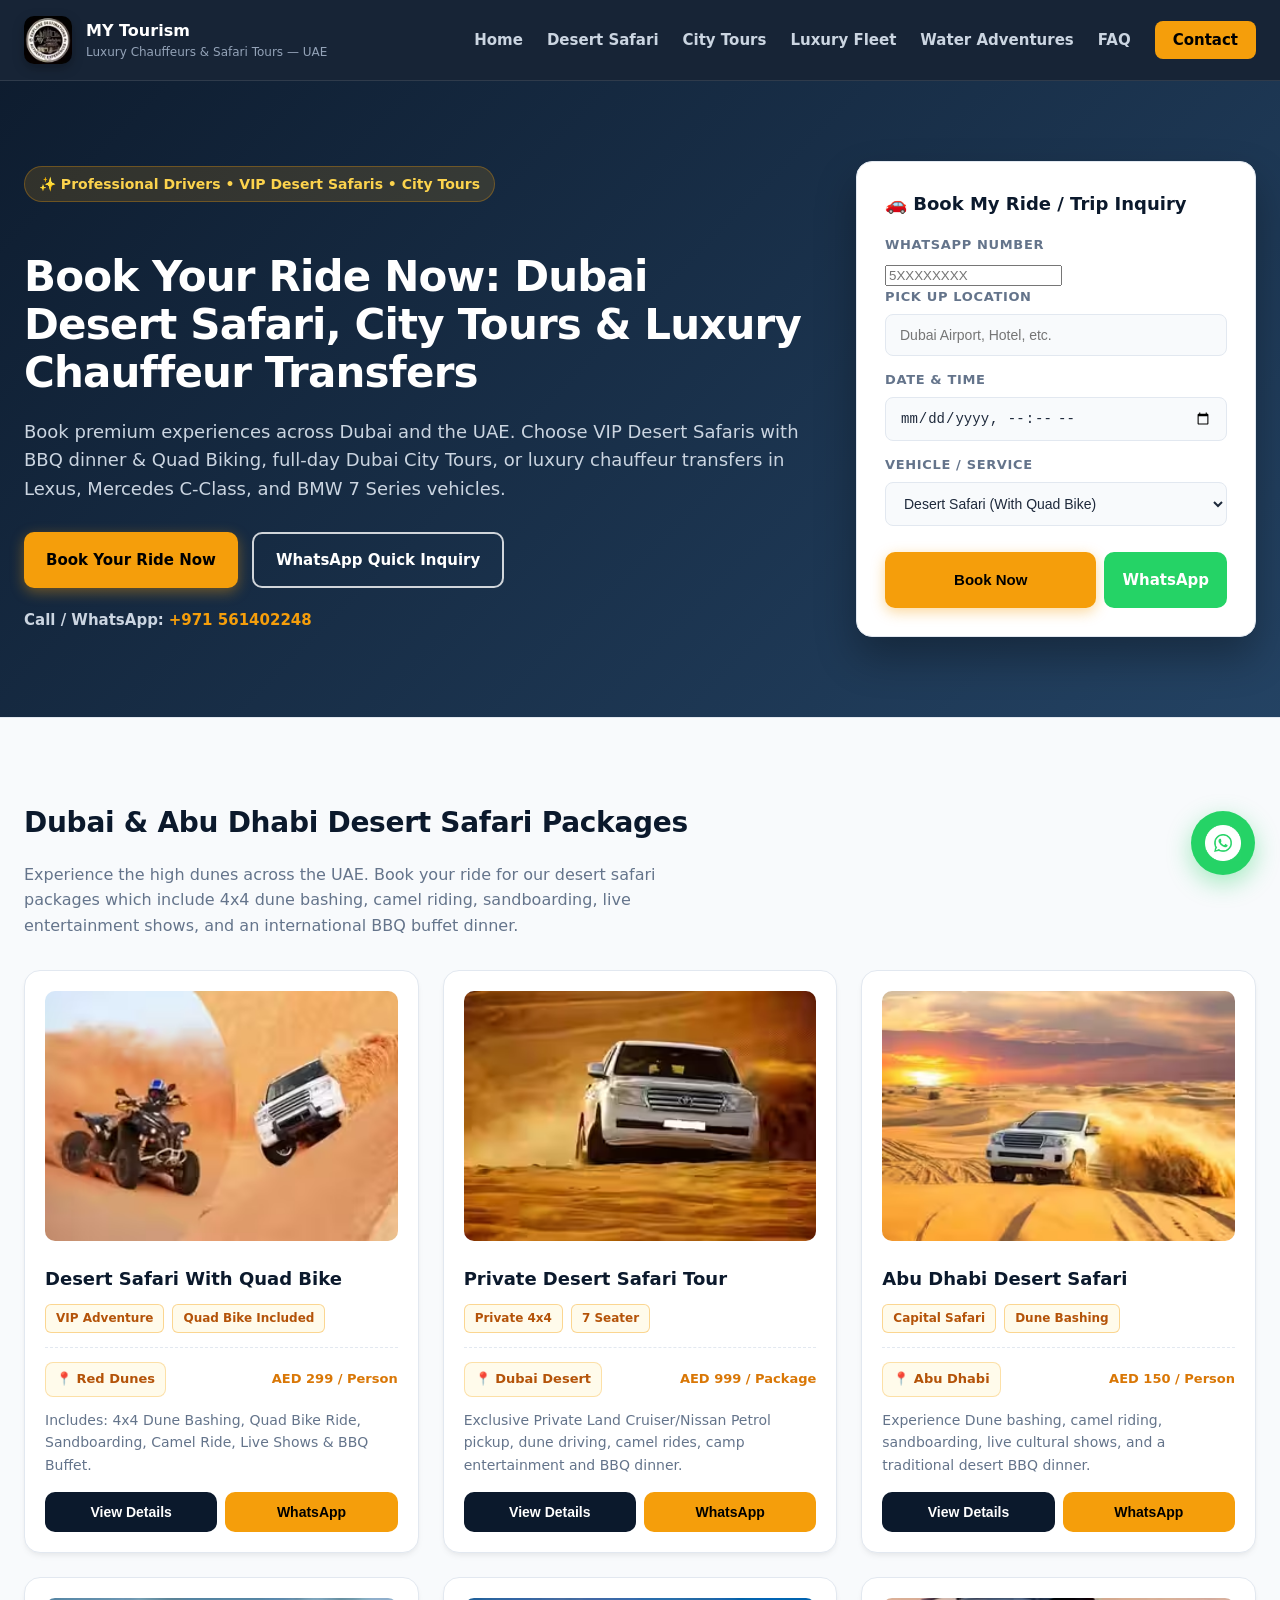
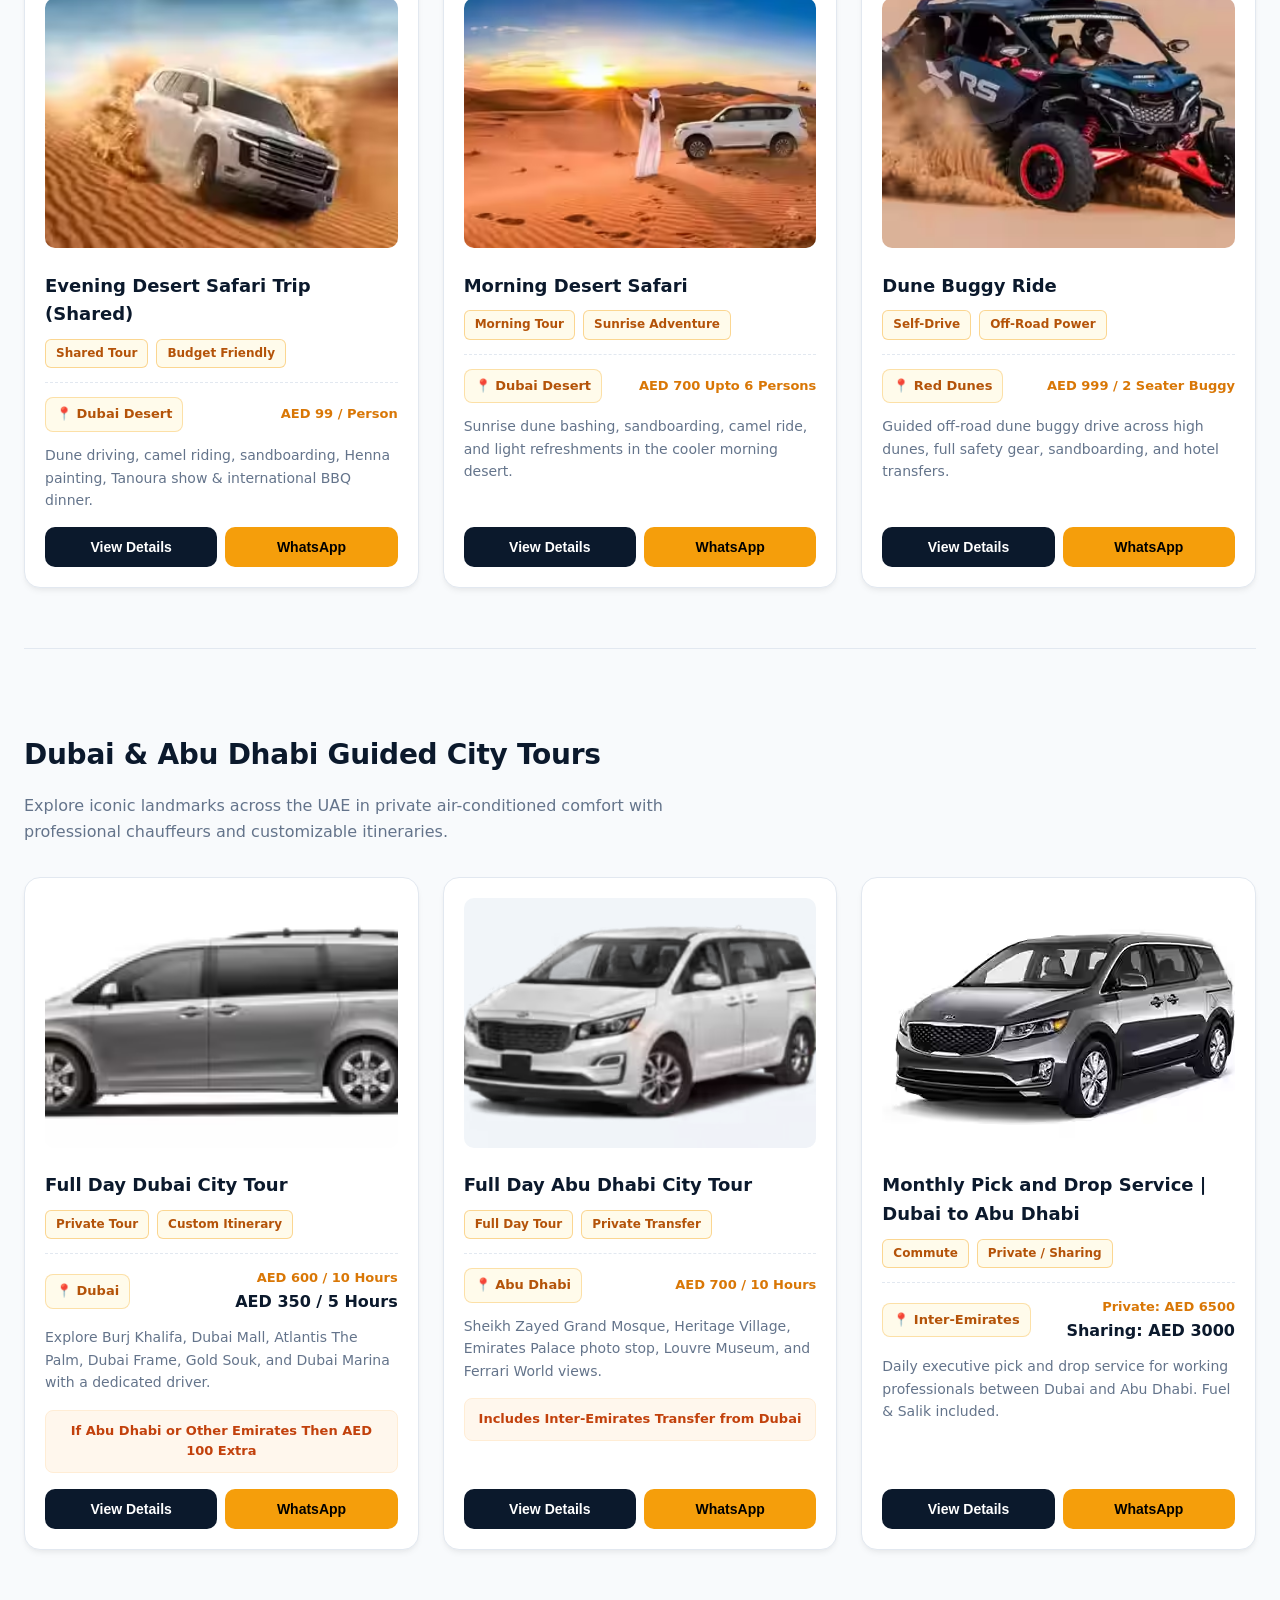
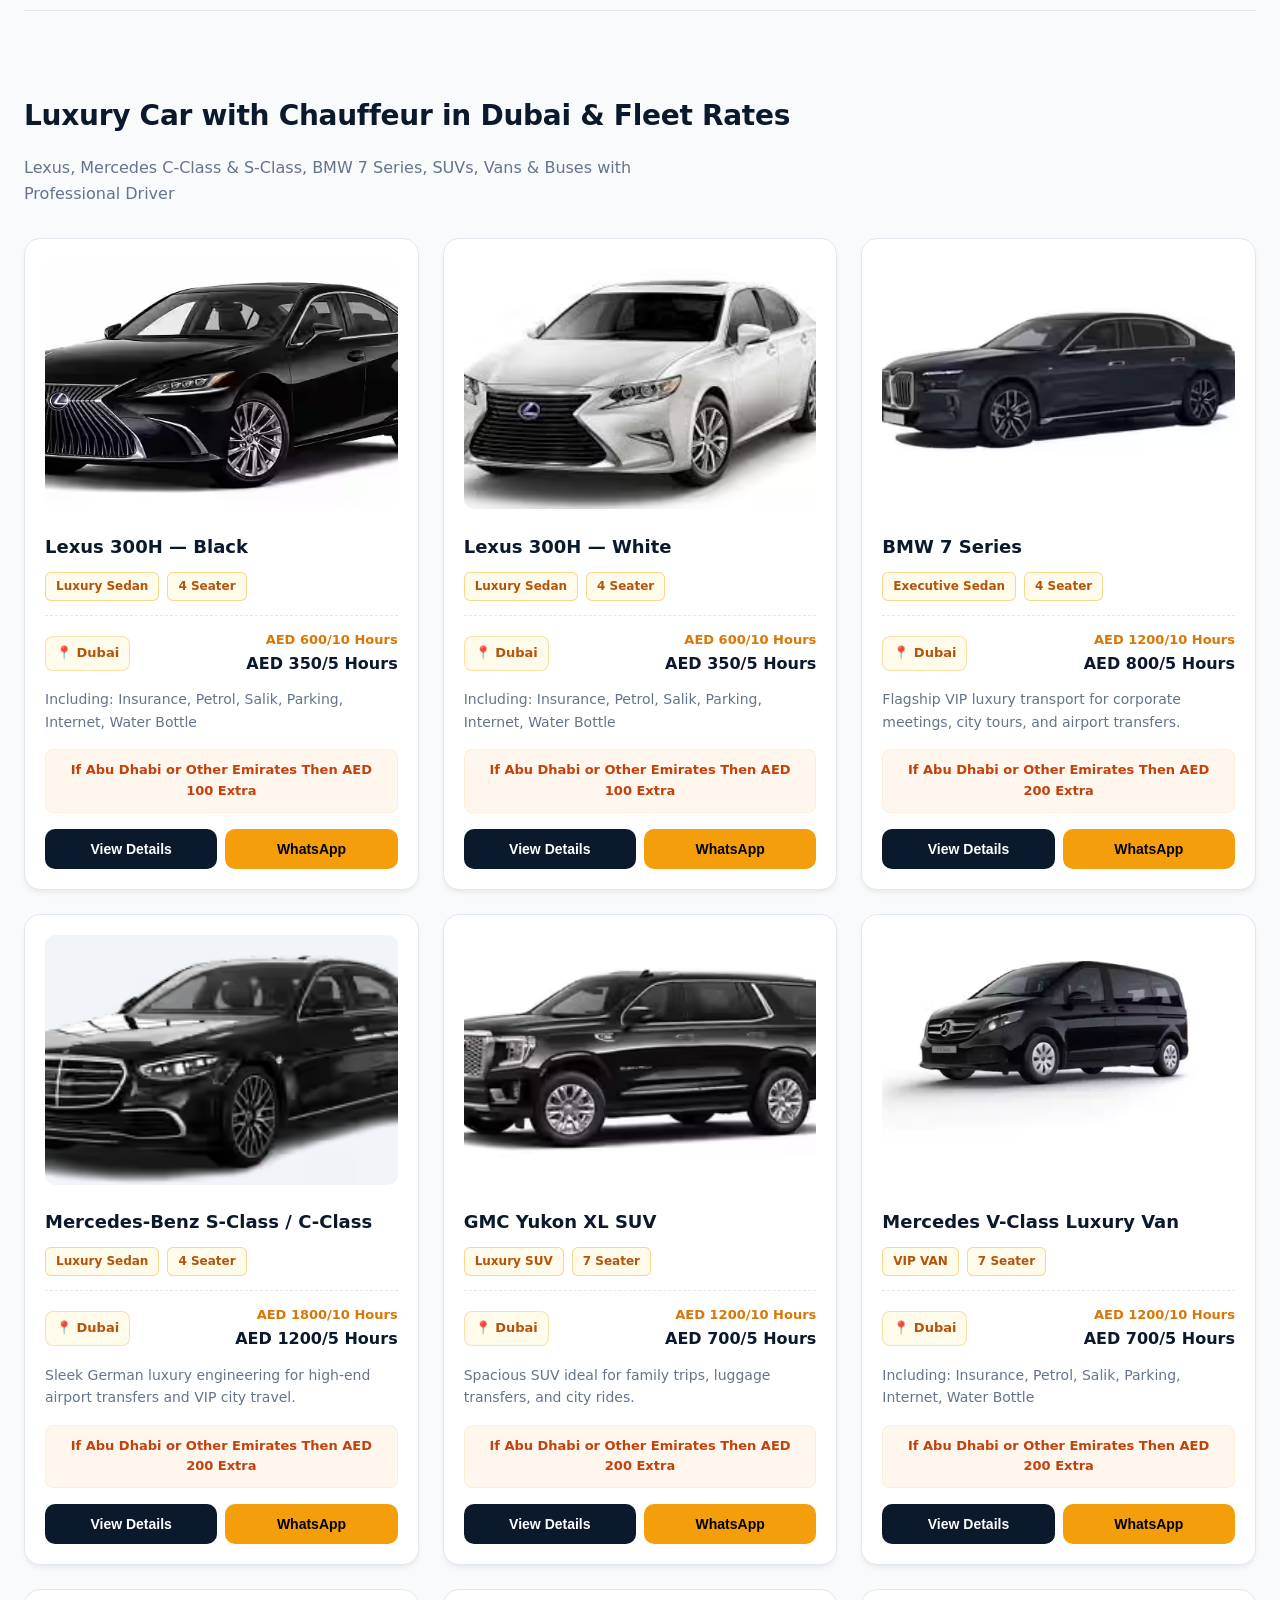
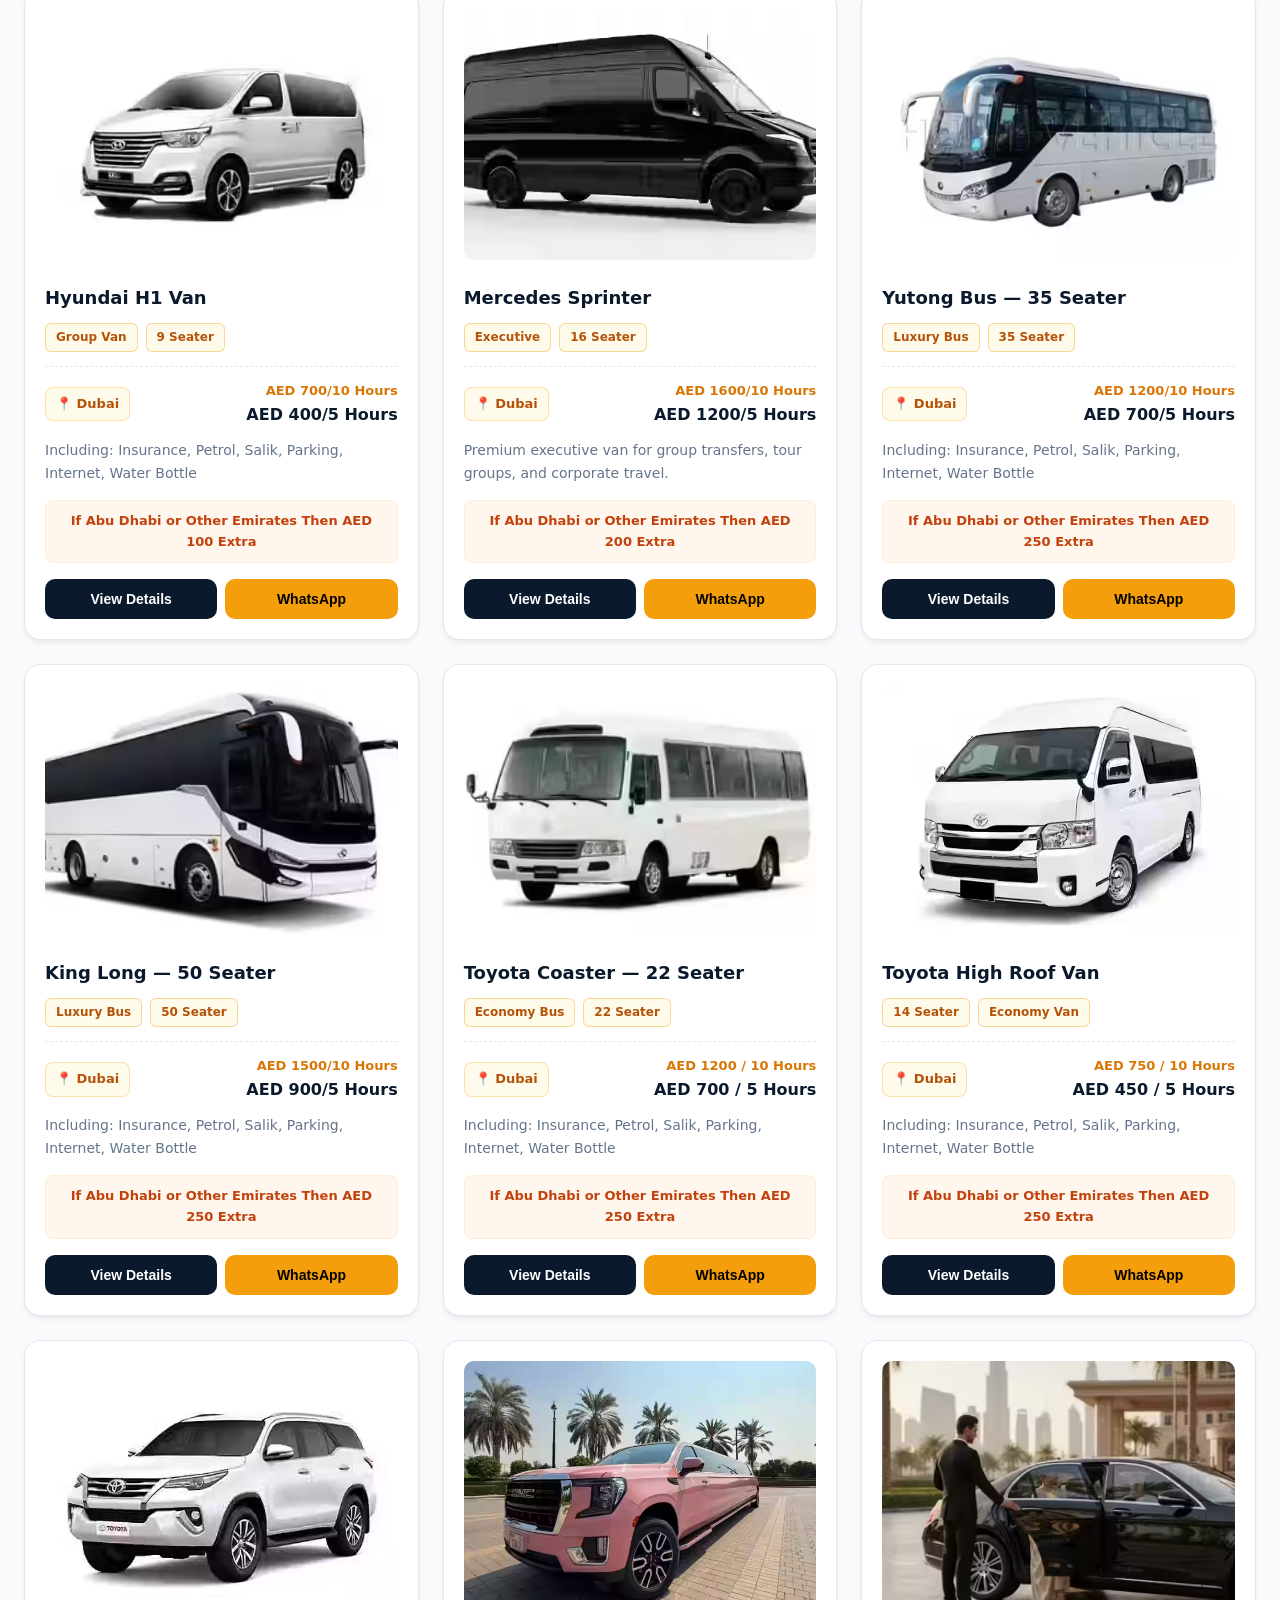
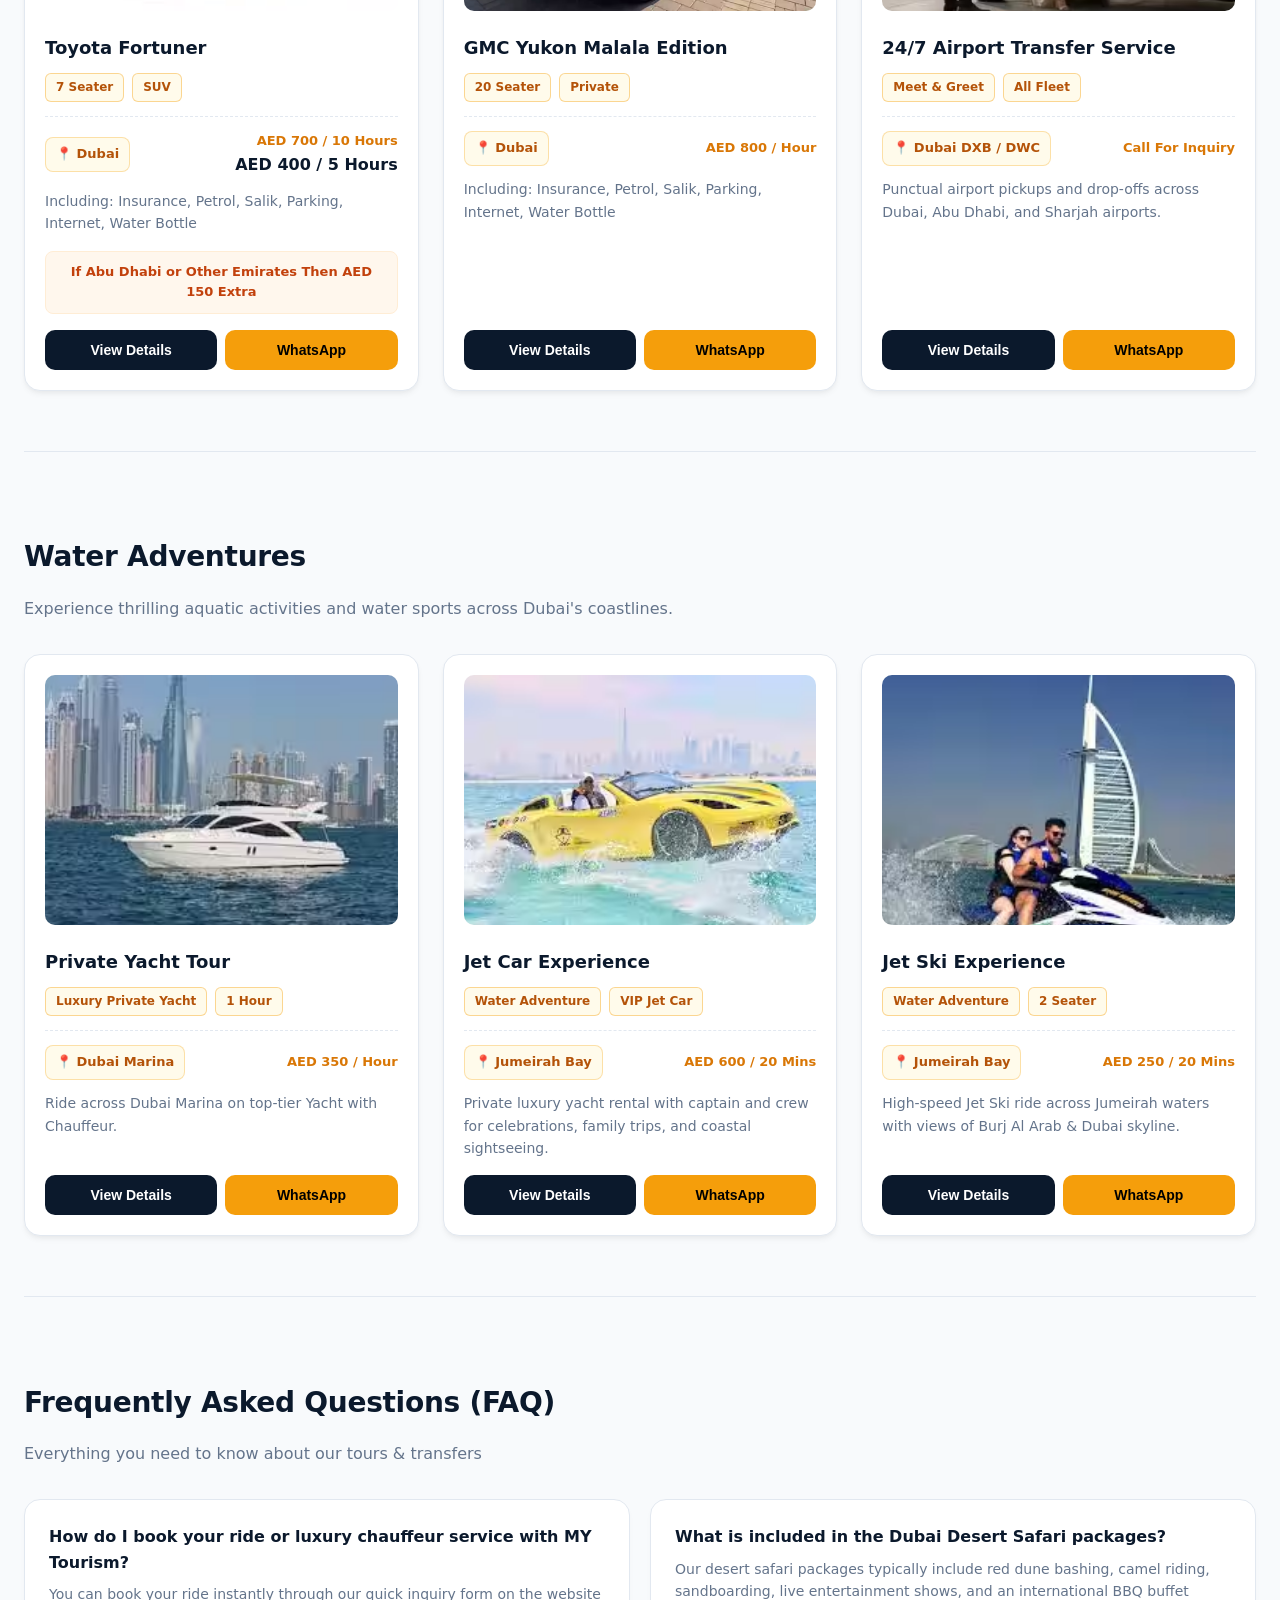
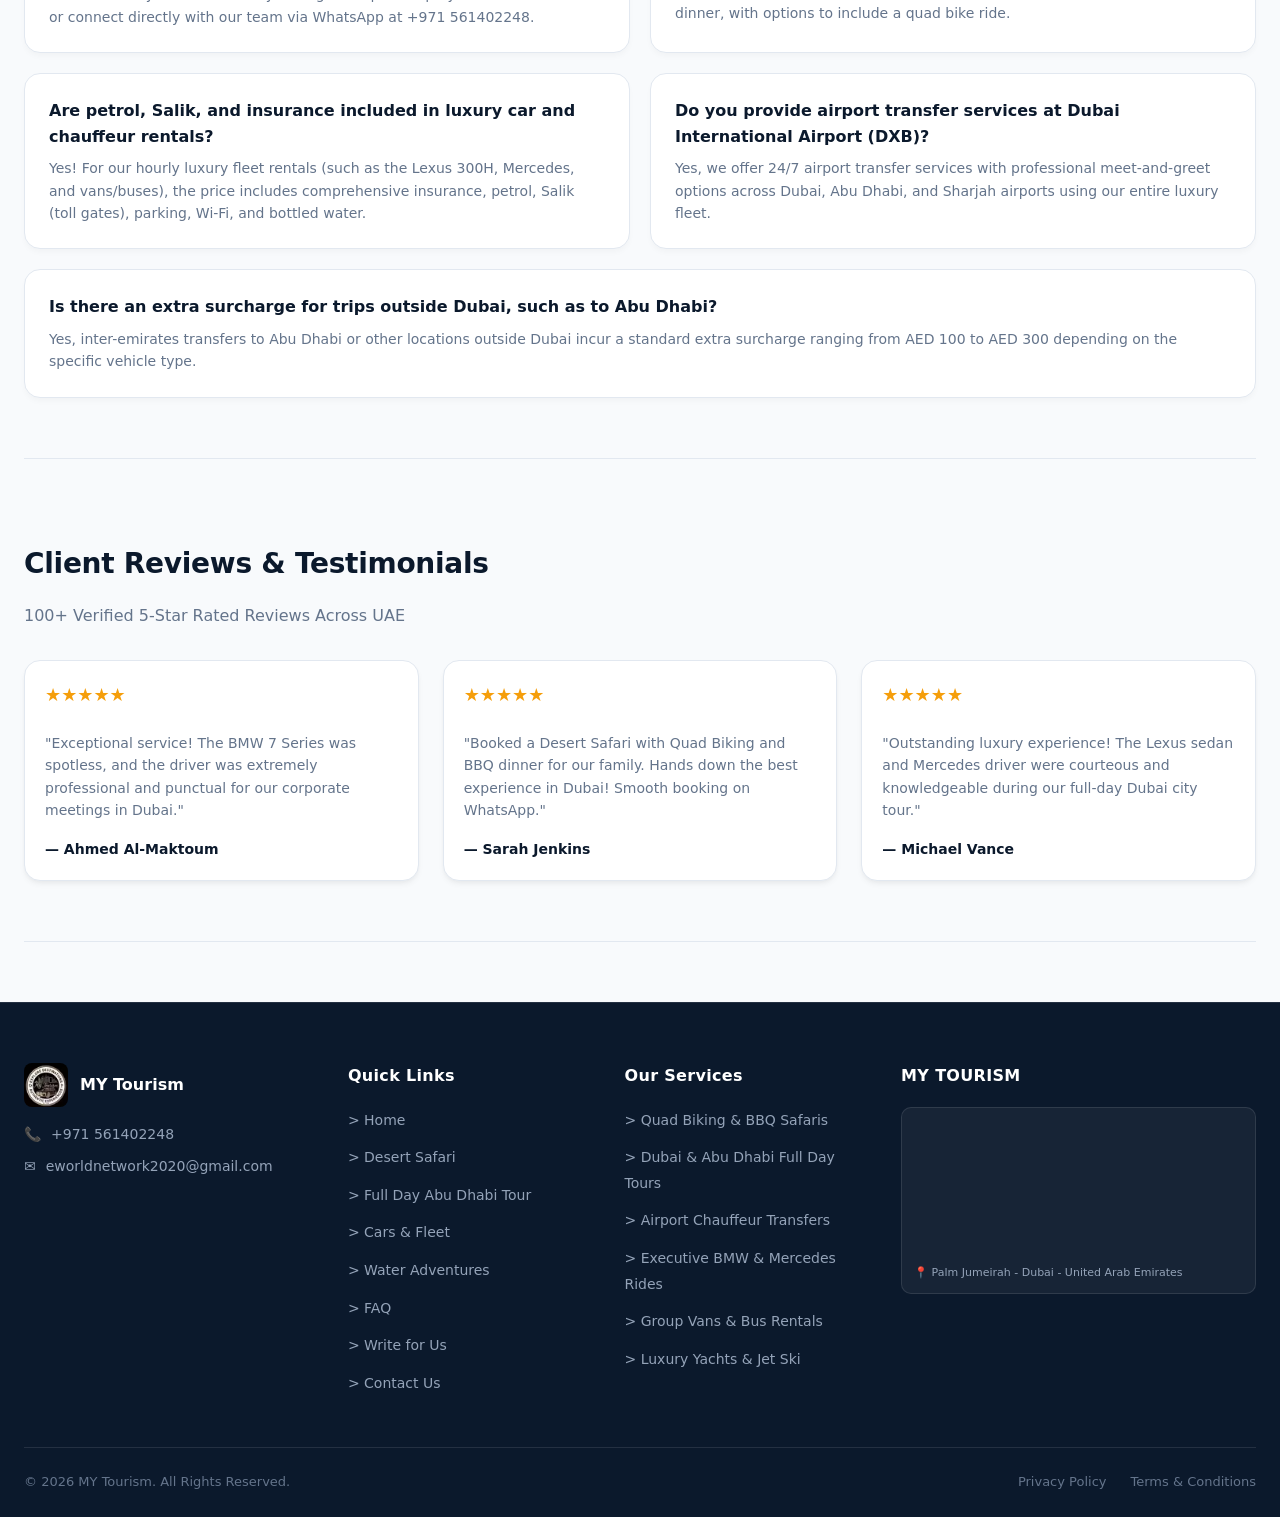
==== index.html @ 9b9aa60c "Add files via upload" ====
<!doctype html>
<html lang="en-AE">
<head>
<!-- Google tag (gtag.js) -->
<script async src="https://www.googletagmanager.com/gtag/js?id=AW-18383366037"></script>
<script>
  window.dataLayer = window.dataLayer || [];
  function gtag(){dataLayer.push(arguments);}
  gtag('js', new Date());

  gtag('config', 'AW-18383366037');
</script>

<!-- Event snippet for WhatsApp Click conversion page -->
<script>
function gtag_report_conversion(url) {
  var callback = function () {
    if (typeof(url) != 'undefined') {
      window.open(url, '_blank');
    }
  };
  gtag('event', 'conversion', {
      'send_to': 'AW-18383366037/icNMCKvWvpgdEJXP771E',
      'value': 1.0,
      'currency': 'AED',
      'event_callback': callback
  });
  return false;
}
</script>

<meta charset="utf-8" />
<meta name="viewport" content="width=device-width,initial-scale=1" />
<title>Dubai Desert Safari & Monthly Car Lift | MY Tourism</title>
<meta name="description" content="Book VIP Dubai Desert Safari, city tours, monthly car lift, and luxury chauffeur transfers between Dubai and Abu Dhabi with MY Tourism."[cite: 1] />
<meta name="keywords" content="book your ride, book chauffeur in dubai, luxury car with chauffeur in dubai, full day abu dhabi tour, Dubai Desert Safari, Dubai City Tour, Monthly Car Lift Dubai to Abu Dhabi, Luxury Chauffeur Dubai, book my ride app, book your ride now"[cite: 1] />
<meta name="robots" content="index, follow, max-image-preview:large"[cite: 1] />
<link rel="canonical" href="https://mytourism.ae/"[cite: 1] />

<!-- Meta Pixel Code -->
<script>
!function(f,b,e,v,n,t,s)
{if(f.fbq)return;n=f.fbq=function(){n.callMethod?
n.callMethod.apply(n,arguments):n.queue.push(arguments)};
if(!f._fbq)f._fbq=n;n.push=n;n.loaded=!0;n.version='2.0';
n.queue=[];t=b.createElement(e);t.async=!0;
t.src=v;s=b.getElementsByTagName(e)[0];
s.parentNode.insertBefore(t,s)}(window, document,'script',
'https://connect.facebook.net/en_US/fbevents.js');
fbq('init', '1452708760024322');
fbq('track', 'PageView');
</script>
<noscript><img height="1" width="1" style="display:none"
src="https://www.facebook.com/tr?id=1452708760024322&ev=PageView&noscript=1"
/></noscript>
<!-- End Meta Pixel Code -->

<!-- Browser Cache-Control Meta Tags for GitHub Pages -->
<meta http-equiv="Cache-Control" content="no-cache, no-store, must-revalidate"[cite: 1]>
<meta http-equiv="Pragma" content="no-cache"[cite: 1]>
<meta http-equiv="Expires" content="0"[cite: 1]>

<!-- Preload LCP Hero Image with Cache Buster -->
<link rel="preload" href="images/hero.avif?v=20260817" as="image" type="image/avif" fetchpriority="high"[cite: 1]>

<!-- Preconnect to CDN to eliminate network latency -->
<link rel="preconnect" href="https://cdnjs.cloudflare.com" crossorigin[cite: 1] />
<link rel="dns-prefetch" href="https://cdnjs.cloudflare.com"[cite: 1] />

<!-- Favicon, Apple Touch Icon & PWA Web Manifest with Cache Buster -->
<link rel="icon" type="image/avif" href="images/logo.avif?v=20260817"[cite: 1] />
<link rel="apple-touch-icon" href="images/logo.avif?v=20260817"[cite: 1] />
<link rel="manifest" href="/site.webmanifest"[cite: 1] />

<!-- Open Graph / Social Sharing Meta Tags -->
<meta property="og:title" content="Dubai Desert Safari & Monthly Car Lift | MY Tourism"[cite: 1] />
<meta property="og:description" content="Book Desert Safaris, City Tours, and Luxury Transfers between Dubai, Abu Dhabi, and Sharjah via WhatsApp."[cite: 1] />
<meta property="og:type" content="website"[cite: 1] />
<meta property="og:url" content="https://mytourism.ae/"[cite: 1] />
<meta property="og:image" content="https://mytourism.ae/images/lexus-300-black.avif"[cite: 1] />

<!-- Twitter Card Meta Tags -->
<meta name="twitter:card" content="summary_large_image"[cite: 1] />
<meta name="twitter:title" content="Dubai Desert Safari & Monthly Car Lift | MY Tourism"[cite: 1] />
<meta name="twitter:description" content="Desert Safaris, City Tours, and Luxury Vehicle Fleet in Dubai, UAE. WhatsApp +971 561402248."[cite: 1] />
<meta name="twitter:image" content="https://mytourism.ae/images/lexus-300-black.avif"[cite: 1] />

<!-- Non-blocking International Telephone Input CSS Loader -->
<link rel="preload" href="https://cdnjs.cloudflare.com/ajax/libs/intl-tel-input/17.0.19/css/intlTelInput.css" as="style" onload="this.onload=null;this.rel='stylesheet'"[cite: 1] />
<noscript><link rel="stylesheet" href="https://cdnjs.cloudflare.com/ajax/libs/intl-tel-input/17.0.19/css/intlTelInput.css" /></noscript>

<!-- Deferred International Telephone Input JS -->
<script src="https://cdnjs.cloudflare.com/ajax/libs/intl-tel-input/17.0.19/js/intlTelInput.min.js" defer[cite: 1]></script>
<script src="https://cdnjs.cloudflare.com/ajax/libs/intl-tel-input/17.0.19/js/utils.js" defer[cite: 1]></script>

<!-- Consolidated Structured Data (Schema.org) -->
<script type="application/ld+json">
[
  {
    "@context": "https://schema.org",
    "@type": "TravelAgency",
    "@id": "https://mytourism.ae/#organization",
    "name": "MY Tourism",
    "image": "https://mytourism.ae/images/lexus-300-black.avif",
    "url": "https://mytourism.ae",
    "telephone": "+971561402248",
    "email": "eworldnetwork2020@gmail.com",
    "priceRange": "$$$",
    "address": {
      "@type": "PostalAddress",
      "streetAddress": "Palm Jumeirah",
      "addressLocality": "Palm Jumeirah, Dubai",
      "addressRegion": "Dubai",
      "addressCountry": "AE"
    },
    "geo": {
      "@type": "GeoCoordinates",
      "latitude": 25.1124,
      "longitude": 55.1328
    },
    "openingHoursSpecification": {
      "@type": "OpeningHoursSpecification",
      "dayOfWeek": [
        "Monday", "Tuesday", "Wednesday", "Thursday", "Friday", "Saturday", "Sunday"
      ],
      "opens": "00:00",
      "closes": "23:59"
    },
    "aggregateRating": {
      "@type": "AggregateRating",
      "ratingValue": "5.0",
      "reviewCount": "100"
    },
    "review": [
      {
        "@type": "Review",
        "author": { "@type": "Person", "name": "Ahmed Al-Maktoum" },
        "reviewRating": { "@type": "Rating", "ratingValue": "5" },
        "reviewBody": "Exceptional service! The BMW 7 Series was spotless, and the driver was extremely professional and punctual for our corporate meetings in Dubai."
      },
      {
        "@type": "Review",
        "author": { "@type": "Person", "name": "Sarah Jenkins" },
        "reviewRating": { "@type": "Rating", "ratingValue": "5" },
        "reviewBody": "Booked a Desert Safari with Quad Biking and BBQ dinner for our family. Hands down the best experience in Dubai! Smooth booking on WhatsApp."
      },
      {
        "@type": "Review",
        "author": { "@type": "Person", "name": "Michael Vance" },
        "reviewRating": { "@type": "Rating", "ratingValue": "5" },
        "reviewBody": "Outstanding luxury experience! The Lexus sedan and Mercedes driver were courteous and knowledgeable during our full-day Dubai city tour."
      }
    ],
    "hasOfferCatalog": {
      "@type": "OfferCatalog",
      "name": "Dubai Tourism & Chauffeur Services",
      "itemListElement": [
        {
          "@type": "Offer",
          "itemOffered": {
            "@type": "Service",
            "name": "Desert Safari With Quad Bike",
            "description": "Red dune bashing, quad bike ride, sandboarding, camel ride, live shows & BBQ buffet dinner."
          },
          "price": "299",
          "priceCurrency": "AED"
        },
        {
          "@type": "Offer",
          "itemOffered": {
            "@type": "Service",
            "name": "Private VIP Desert Safari",
            "description": "Exclusive Private Land Cruiser/Nissan Petrol pickup, dune driving, camel rides, camp entertainment and BBQ dinner."
          },
          "price": "999",
          "priceCurrency": "AED"
        },
        {
          "@type": "Offer",
          "itemOffered": {
            "@type": "Service",
            "name": "Abu Dhabi Desert Safari",
            "description": "Dune bashing, camel riding, sandboarding, Arabic camp entertainment & live BBQ dinner."
          },
          "price": "150",
          "priceCurrency": "AED"
        },
        {
          "@type": "Offer",
          "itemOffered": {
            "@type": "Service",
            "name": "Desert Safari BBQ Dinner (Shared)",
            "description": "Dune driving, camel riding, sandboarding, Henna painting, Tanoura show & international BBQ dinner."
          },
          "price": "99",
          "priceCurrency": "AED"
        },
        {
          "@type": "Offer",
          "itemOffered": {
            "@type": "Service",
            "name": "Full Day Dubai City Tour",
            "description": "Guided tour covering Burj Khalifa, Dubai Mall, Atlantis The Palm, Dubai Frame, Gold Souk, and Dubai Marina."
          },
          "price": "600",
          "priceCurrency": "AED"
        },
        {
          "@type": "Offer",
          "itemOffered": {
            "@type": "Service",
            "name": "Full Day Abu Dhabi City Tour",
            "description": "Grand Mosque, Heritage Village, Emirates Palace photo stop, Louvre Museum photo stop, and Ferrari World view."
          },
          "price": "700",
          "priceCurrency": "AED"
        },
        {
          "@type": "Offer",
          "itemOffered": {
            "@type": "Service",
            "name": "Luxury Chauffeur & Monthly Car Lift",
            "description": "Executive private transfers, monthly car lifts, and inter-emirates chauffeur services across Dubai, Abu Dhabi, and Sharjah."
          }
        }
      ]
    }
  },
  {
    "@context": "https://schema.org",
    "@type": "FAQPage",
    "mainEntity": [
      {
        "@type": "Question",
        "name": "How do I book your ride or luxury chauffeur service with MY Tourism?",
        "acceptedAnswer": {
          "@type": "Answer",
          "text": "You can book your ride instantly through our quick inquiry form on the website or connect directly with our team via WhatsApp at +971 561402248."
        }
      },
      {
        "@type": "Question",
        "name": "What is included in the Dubai Desert Safari packages?",
        "acceptedAnswer": {
          "@type": "Answer",
          "text": "Our desert safari packages typically include red dune bashing, camel riding, sandboarding, live entertainment shows, and an international BBQ buffet dinner, with options to include a quad bike ride."
        }
      },
      {
        "@type": "Question",
        "name": "Are petrol, Salik, and insurance included in luxury car and chauffeur rentals?",
        "acceptedAnswer": {
          "@type": "Answer",
          "text": "Yes! For our hourly luxury fleet rentals (such as the Lexus 300H, Mercedes, and vans/buses), the price includes comprehensive insurance, petrol, Salik (toll gates), parking, Wi-Fi, and bottled water."
        }
      },
      {
        "@type": "Question",
        "name": "Do you provide airport transfer services at Dubai International Airport (DXB)?",
        "acceptedAnswer": {
          "@type": "Answer",
          "text": "Yes, we offer 24/7 airport transfer services with professional meet-and-greet options across Dubai, Abu Dhabi, and Sharjah airports using our entire luxury fleet."
        }
      },
      {
        "@type": "Question",
        "name": "Is there an extra surcharge for trips outside Dubai, such as to Abu Dhabi?",
        "acceptedAnswer": {
          "@type": "Answer",
          "text": "Yes, inter-emirates transfers to Abu Dhabi or other locations outside Dubai incur a standard extra surcharge ranging from AED 100 to AED 300 depending on the specific vehicle type."
        }
      }
    ]
  }
]
</script>

<style>
  :root {
    --primary: #0b192c;
    --primary-light: #1e3e62;
    --accent: #f59e0b;
    --accent-hover: #d97706;
    --accent-bg: #fffbeb;
    --text-main: #1e293b;
    --text-muted: #64748b;
    --card-bg: #ffffff;
    --page-bg: #f8fafc;
    --border-color: #e2e8f0;
    --maxw: 1320px;
    font-family: system-ui, -apple-system, BlinkMacSystemFont, "Segoe UI", Roboto, Oxygen, Ubuntu, Cantarell, sans-serif;
  }

  html, body {
    margin: 0;
    padding: 0;
    width: 100%;
    overflow-x: hidden;
    background: var(--page-bg);
    color: var(--text-main);
    line-height: 1.6;
    scroll-behavior: smooth;
  }

  * { box-sizing: border-box; }

  .container { max-width: var(--maxw); margin: 0 auto; padding: 0 24px; }

  /* Typography Heading Styles */
  h1 { font-size: 36px; font-weight: 800; color: #0b192c; margin-bottom: 16px; line-height: 1.2; }
  h2 { font-size: 28px; font-weight: 700; color: #1e3e62; margin-bottom: 12px; }
  h3 { font-size: 22px; font-weight: 600; color: #3498db; margin-bottom: 10px; }
  h4, h5, h6 { color: #64748b; margin-bottom: 8px; }

  /* Header & Navigation */
  header {
    background: rgba(11, 25, 44, 0.95);
    backdrop-filter: blur(10px);
    color: #fff;
    position: sticky;
    top: 0;
    z-index: 100;
    width: 100%;
    border-bottom: 1px solid rgba(255, 255, 255, 0.1);
  }
  .nav { display: flex; align-items: center; justify-content: space-between; padding: 16px 24px; }
  .brand { display: flex; gap: 14px; align-items: center; text-decoration: none; color: inherit; }
  .logo { width: 48px; height: 48px; border-radius: 10px; object-fit: cover; box-shadow: 0 4px 12px rgba(0,0,0,0.3); }
  nav ul { display: flex; gap: 24px; list-style: none; margin: 0; padding: 0; align-items: center; }
  nav a { color: #cbd5e1; font-weight: 600; text-decoration: none; font-size: 15px; transition: color 0.2s; }
  nav a:hover { color: var(--accent); }
  .cta { background: var(--accent); color: #000000; padding: 10px 18px; border-radius: 8px; font-weight: 700; transition: background 0.2s; }
  .cta:hover { background: var(--accent-hover); color: #fff; }

  /* Hero Section */
  .hero-wrapper {
    position: relative;
    width: 100%;
    margin: 0;
    padding: 0;
    overflow: hidden;
    background: var(--primary);
    color: #ffffff;
  }
  .hero-bg-img {
    position: absolute;
    top: 0;
    left: 0;
    width: 100%;
    height: 100%;
    object-fit: cover;
    z-index: 1;
    opacity: 0.35;
  }
  .hero-overlay {
    position: absolute;
    top: 0;
    left: 0;
    width: 100%;
    height: 100%;
    background: linear-gradient(135deg, rgba(11, 25, 44, 0.95) 0%, rgba(30, 62, 98, 0.85) 100%);
    z-index: 2;
  }

  .hero {
    position: relative;
    z-index: 3;
    display: grid;
    grid-template-columns: 1.2fr 400px;
    gap: 48px;
    align-items: center;
    padding: 80px 24px;
  }
  .eyebrow {
    display: inline-block;
    background: rgba(245, 158, 11, 0.15);
    color: #fcd34d;
    padding: 6px 14px;
    border-radius: 999px;
    font-weight: 700;
    font-size: 14px;
    margin-bottom: 16px;
    border: 1px solid rgba(245, 158, 11, 0.3);
  }
  .hero h1 { font-size: 42px; line-height: 1.15; margin-bottom: 20px; color: #ffffff; font-weight: 800; letter-spacing: -0.02em; }
  p.lead { color: #cbd5e1; font-size: 18px; margin-bottom: 28px; line-height: 1.6; }
  .hero-actions { display: flex; gap: 14px; flex-wrap: wrap; }
  
  .btn { display: inline-flex; gap: 8px; align-items: center; padding: 14px 22px; border-radius: 10px; font-weight: 700; text-decoration: none; font-size: 15px; transition: all 0.2s ease; cursor: pointer; border: none; }
  .btn-primary { background: var(--accent); color: #000000; box-shadow: 0 4px 14px rgba(245, 158, 11, 0.4); }
  .btn-primary:hover { background: var(--accent-hover); transform: translateY(-1px); }
  .btn-outline { border: 2px solid rgba(255, 255, 255, 0.8); color: #ffffff; background: transparent; }
  .btn-outline:hover { background: rgba(255, 255, 255, 0.1); border-color: #fff; }

  /* Booking Sidebar */
  .hero-right {
    background: var(--card-bg);
    border-radius: 16px;
    padding: 28px;
    box-shadow: 0 20px 40px rgba(0,0,0,0.3);
    color: var(--text-main);
    border: 1px solid var(--border-color);
  }
  .booking-title { font-weight: 800; font-size: 18px; margin-bottom: 16px; color: var(--primary); display: flex; align-items: center; gap: 8px; }
  .booking label { display: block; font-size: 13px; color: var(--text-muted); margin-bottom: 6px; font-weight: 700; text-transform: uppercase; letter-spacing: 0.05em; }
  .booking input[type="text"], .booking input[type="datetime-local"], .booking select {
    width: 100%;
    padding: 12px 14px;
    border-radius: 8px;
    border: 1px solid var(--border-color);
    margin-bottom: 14px;
    font-size: 14px;
    color: var(--text-main);
    background: #f8fafc;
    transition: all 0.2s;
  }
  .booking input:focus, .booking select:focus {
    outline: none;
    border-color: var(--accent);
    background: #fff;
    box-shadow: 0 0 0 3px rgba(245, 158, 11, 0.15);
  }

  .iti { width: 100%; margin-bottom: 14px; }
  .iti__country-list { color: #0f172a; max-height: 220px; box-shadow: 0 10px 25px rgba(0,0,0,0.15); border-radius: 8px; z-index: 100; border: 1px solid var(--border-color); }
  .iti__flag { background-image: url("https://cdnjs.cloudflare.com/ajax/libs/intl-tel-input/17.0.19/img/flags.png"); }
  @media (-webkit-min-device-pixel-ratio: 2), (min-resolution: 192dpi) {
    .iti__flag { background-image: url("https://cdnjs.cloudflare.com/ajax/libs/intl-tel-input/17.0.19/img/flags@2x.png"); }
  }
  .iti--separate-dial-code #wa {
    width: 100% !important;
    padding-left: 95px !important;
    padding-top: 12px;
    padding-bottom: 12px;
    border: 1px solid var(--border-color);
    border-radius: 8px;
    font-size: 14px;
    outline: none;
    color: var(--text-main);
    background: #f8fafc;
  }
  .iti--separate-dial-code #wa:focus { background: #fff; border-color: var(--accent); }

  /* Sections & Grid Layouts */
  section { padding: 60px 0; border-bottom: 1px solid var(--border-color); }
  .section-header { margin-bottom: 32px; }
  .section-title { font-size: 28px; color: var(--primary); font-weight: 800; letter-spacing: -0.01em; margin-bottom: 8px; }
  .section-desc { color: var(--text-muted); font-size: 16px; max-width: 700px; }
  
  .grid { display: grid; grid-template-columns: repeat(3, 1fr); gap: 24px; }

  /* Cards */
  .card {
    background: var(--card-bg);
    border-radius: 16px;
    padding: 20px;
    border: 1px solid var(--border-color);
    box-shadow: 0 4px 6px -1px rgba(0, 0, 0, 0.05), 0 2px 4px -1px rgba(0, 0, 0, 0.03);
    transition: transform 0.2s ease, box-shadow 0.2s ease;
    display: flex;
    flex-direction: column;
    justify-content: space-between;
  }
  .card:hover {
    transform: translateY(-4px);
    box-shadow: 0 12px 20px -3px rgba(0, 0, 0, 0.08), 0 4px 6px -2px rgba(0, 0, 0, 0.04);
    border-color: #cbd5e1;
  }

  .card img { width: 100%; height: 250px; object-fit: cover; border-radius: 10px; margin-bottom: 16px; background: #f1f5f9; }
  .vehicle-name { font-weight: 800; font-size: 18px; margin-bottom: 10px; color: var(--primary); }
  .badges { display: flex; gap: 8px; flex-wrap: wrap; margin-bottom: 14px; }
  
  .badge { border: 1px solid rgba(245, 158, 11, 0.4); color: #b45309; padding: 4px 10px; border-radius: 6px; font-weight: 700; font-size: 12px; background: var(--accent-bg); }
  .divider { border-top: 1px dashed var(--border-color); margin: 14px 0; }
  .meta-row { display: flex; align-items: center; gap: 12px; justify-content: space-between; margin-bottom: 12px; }
  
  .loc { display: inline-flex; align-items: center; gap: 6px; background: var(--accent-bg); padding: 6px 10px; border-radius: 8px; border: 1px solid rgba(245, 158, 11, 0.3); font-weight: 700; color: #b45309; font-size: 13px; }
  .price { font-weight: 900; color: var(--primary); text-align: right; }
  .price small { display: block; color: #d97706; font-weight: 800; font-size: 13px; }
  
  .includes { color: var(--text-muted); font-weight: 500; margin-bottom: 16px; font-size: 14px; flex-grow: 1; }
  .surcharge { background: #fff7ed; padding: 10px 12px; border-radius: 8px; margin-bottom: 16px; font-weight: 700; color: #c2410c; text-align: center; border: 1px solid #ffedd5; font-size: 13px; }
  
  .card-actions { margin-top: auto; display: flex; gap: 8px; }
  .action-btn { flex: 1; padding: 12px; border-radius: 10px; border: none; background: var(--accent); font-weight: 700; color: #000000; cursor: pointer; transition: background 0.2s, transform 0.1s; font-size: 14px; display: flex; align-items: center; justify-content: center; gap: 6px; text-decoration: none; text-align: center;}
  .action-btn:hover { background: var(--accent-hover); }
  .detail-btn { background: var(--primary); color: #fff; }
  .detail-btn:hover { background: var(--primary-light); color: #fff; }

  /* Dynamic Service Detail View Page Styles */
  #service-detail-view { display: none; padding: 40px 0 80px 0; }
  .detail-back-bar { margin-bottom: 24px; }
  .detail-container { display: grid; grid-template-columns: 1.1fr 0.9fr; gap: 40px; background: var(--card-bg); padding: 32px; border-radius: 20px; border: 1px solid var(--border-color); box-shadow: 0 10px 30px rgba(0,0,0,0.05); }
  .detail-img-box img { width: 100%; height: 380px; object-fit: cover; border-radius: 14px; box-shadow: 0 6px 16px rgba(0,0,0,0.08); }
  .detail-content-box h2 { font-size: 32px; font-weight: 800; color: var(--primary); margin-bottom: 12px; }
  .detail-content-box .detail-desc-full { font-size: 16px; color: var(--text-muted); line-height: 1.7; margin-bottom: 24px; }
  .specs-box { background: #f8fafc; border: 1px solid var(--border-color); border-radius: 12px; padding: 20px; margin-bottom: 24px; }
  .specs-box h4 { font-size: 16px; font-weight: 800; color: var(--primary); margin-bottom: 12px; margin-top: 0; }
  .specs-list { list-style: none; padding: 0; margin: 0; display: grid; grid-template-columns: 1fr 1fr; gap: 10px; font-size: 14px; font-weight: 600; color: var(--text-main); }
  .specs-list li::before { content: "✓ "; color: var(--accent); font-weight: 900; margin-right: 6px; }

  /* FAQ Section */
  .faq-grid { display: grid; grid-template-columns: repeat(2, 1fr); gap: 20px; }
  .faq-card { background: var(--card-bg); border-radius: 16px; padding: 24px; border: 1px solid var(--border-color); box-shadow: 0 4px 6px -1px rgba(0,0,0,0.03); }
  .faq-full { grid-column: span 2; }
  .faq-question { font-weight: 800; font-size: 16px; color: var(--primary); margin-bottom: 8px; }
  .faq-answer { font-size: 14px; color: var(--text-muted); line-height: 1.6; }

  /* WhatsApp Float Button */
  .whatsapp-float {
    position: fixed;
    bottom: 25px;
    right: 25px;
    width: 64px;
    height: 64px;
    border-radius: 50%;
    z-index: 999;
    display: flex;
    align-items: center;
    justify-content: center;
    text-decoration: none;
    box-shadow: 0 8px 24px rgba(37, 211, 102, 0.4);
    transition: transform 0.3s ease;
    background: #25d366;
  }
  .whatsapp-float:hover { transform: scale(1.1); }
  .whatsapp-icon { width: 36px; height: 36px; object-fit: contain; filter: brightness(0) invert(1); }

  /* Footer */
  footer { background: var(--primary); color: #cbd5e1; padding: 60px 24px 24px 24px; margin-top: 60px; border-top: 1px solid rgba(255,255,255,0.1); }
  .footer-container { max-width: var(--maxw); margin: 0 auto; display: grid; grid-template-columns: 1.2fr 1fr 1fr 1.5fr; gap: 40px; align-items: start; }
  .footer-col .footer-heading { font-size: 16px; font-weight: 800; color: #ffffff; margin-bottom: 18px; letter-spacing: 0.02em; }
  .footer-col ul { list-style: none; padding: 0; margin: 0; }
  .footer-col ul li { margin-bottom: 12px; }
  .footer-col ul li a { color: #94a3b8; text-decoration: none; font-size: 14px; font-weight: 500; transition: color 0.2s; }
  .footer-col ul li a:hover { color: var(--accent); }
  
  .footer-brand-logo { display: flex; align-items: center; gap: 12px; margin-bottom: 16px; }
  .footer-logo-box { width: 44px; height: 44px; border-radius: 8px; object-fit: cover; }
  .footer-contact-info { font-size: 14px; color: #94a3b8; margin-bottom: 10px; display: flex; align-items: center; gap: 10px; }
  .footer-contact-info a { color: #94a3b8; text-decoration: none; transition: color 0.2s; }
  .footer-contact-info a:hover { color: var(--accent); }
  
  .footer-map-box { background: rgba(255,255,255,0.05); border: 1px solid rgba(255,255,255,0.1); border-radius: 10px; padding: 12px; }
  .footer-map-box iframe { width: 100%; height: 130px; border: 0; border-radius: 6px; }
  
  .footer-bottom { max-width: var(--maxw); margin: 40px auto 0 auto; padding-top: 24px; border-top: 1px solid rgba(255,255,255,0.1); display: flex; justify-content: space-between; align-items: center; font-size: 13px; color: #64748b; }
  .footer-bottom-links { display: flex; gap: 24px; }
  .footer-bottom-links a { color: #64748b; text-decoration: none; transition: color 0.2s; }
  .footer-bottom-links a:hover { color: #fff; }

  /* Responsive Breakpoints */
  @media(max-width: 1200px) {
    .grid { grid-template-columns: repeat(2, 1fr); }
    .footer-container { grid-template-columns: repeat(2, 1fr); gap: 30px; }
    .faq-grid { grid-template-columns: 1fr; }
    .faq-full { grid-column: span 1; }
    .detail-container { grid-template-columns: 1fr; }
  }
  @media(max-width: 768px) {
    .hero { grid-template-columns: 1fr; gap: 32px; padding: 40px 16px; }
    nav ul { display: none; }
    .grid { grid-template-columns: 1fr; }
    .footer-container { grid-template-columns: 1fr; }
    .footer-bottom { flex-direction: column; gap: 12px; text-align: center; }
    .hero h1 { font-size: 32px; }
    .specs-list { grid-template-columns: 1fr; }
  }
</style>
</head>
<body>

<header>
  <div class="nav container">
    <a href="#" class="brand" onclick="showMainView(); return false;">
      <img src="images/logo.avif?v=20260817" alt="MY Tourism Logo" class="logo" width="48" height="48" fetchpriority="high">
      <div>
        <div style="font-weight: 800; font-size: 16px;">MY Tourism</div>
        <div style="font-size: 12px; color: #94a3b8;">Luxury Chauffeurs & Safari Tours — UAE</div>
      </div>
    </a>
    <nav>
      <ul>
        <li><a href="#" onclick="showMainView(); return false;">Home</a></li>
        <li><a href="#desert-safari" onclick="showMainView()">Desert Safari</a></li>
        <li><a href="#city-tours" onclick="showMainView()">City Tours</a></li>
        <li><a href="#fleet" onclick="showMainView()">Luxury Fleet</a></li>
        <li><a href="#water-adventures" onclick="showMainView()">Water Adventures</a></li>
        <li><a href="#faq" onclick="showMainView()">FAQ</a></li>
        <li><a href="https://wa.me/971561402248" onclick="return gtag_report_conversion('https://wa.me/971561402248');" class="cta">Contact</a></li>
      </ul>
    </nav>
  </div>
</header>

<!-- DYNAMIC SERVICE DETAIL VIEW PAGE -->
<div id="service-detail-view" class="container">
  <div class="detail-back-bar">
    <button class="btn btn-outline" style="color: var(--primary); border-color: var(--border-color); background: #fff;" onclick="showMainView()">← Back to All Services & Fleet</button>
  </div>
  <div class="detail-container">
    <div class="detail-img-box">
      <img id="detail-img" src="" alt="Service Image" width="600" height="380">
    </div>
    <div class="detail-content-box">
      <div id="detail-badges" class="badges"></div>
      <h2 id="detail-title">Service Name</h2>
      <div id="detail-price" style="font-size: 22px; font-weight: 900; color: var(--accent-hover); margin-bottom: 16px;">Price</div>
      <p id="detail-desc" class="detail-desc-full">Full descriptive text goes here...</p>
      
      <div class="specs-box">
        <h4>Service / Rental Features Included:</h4>
        <ul id="detail-features" class="specs-list">
          <!-- Dynamically populated features -->
        </ul>
      </div>

      <div id="detail-surcharge" class="surcharge" style="display: none;"></div>

      <div style="display: flex; gap: 12px; margin-top: 24px;">
        <button id="detail-whatsapp-btn" class="btn btn-primary" style="flex: 1; justify-content: center; background: #25D366; color: #fff;">Book via WhatsApp</button>
      </div>
    </div>
  </div>
</div>

<!-- MAIN LANDING PAGE CONTENT CONTAINER -->
<div id="main-content-view">
  <div class="hero-wrapper">
    <img src="images/hero.avif?v=20260817" alt="Dubai Desert Safari & Chauffeur Services" class="hero-bg-img" width="1920" height="1080" fetchpriority="high" />
    <div class="hero-overlay"></div>

    <section class="hero container" id="home" aria-label="Hero">
      <div class="hero-left">
        <div class="eyebrow">✨ Professional Drivers • VIP Desert Safaris • City Tours</div>
        <h1>Book Your Ride Now: Dubai Desert Safari, City Tours & Luxury Chauffeur Transfers</h1>
        <p class="lead">Book premium experiences across Dubai and the UAE. Choose VIP Desert Safaris with BBQ dinner & Quad Biking, full-day Dubai City Tours, or luxury chauffeur transfers in Lexus, Mercedes C-Class, and BMW 7 Series vehicles.</p>
        <div class="hero-actions">
          <a class="btn btn-primary" href="#fleet">Book Your Ride Now</a>
          <a class="btn btn-outline" href="https://wa.me/971561402248" onclick="return gtag_report_conversion(this.href);">WhatsApp Quick Inquiry</a>
        </div>
        <div style="margin-top: 20px; color: #cbd5e1; font-size: 15px;"><strong>Call / WhatsApp:</strong> <a href="tel:+971561402248" style="color: var(--accent); font-weight: 800; text-decoration: none;">+971 561402248</a></div>
      </div>

      <aside class="hero-right" aria-label="Booking panel">
        <div class="booking-title">🚗 Book My Ride / Trip Inquiry</div>
        <form class="booking" onsubmit="handleQuick(event)">
          
          <label for="wa">WhatsApp Number</label>
          <input type="tel" id="wa" placeholder="5XXXXXXXX" required>

          <label for="loc">Pick up location</label>
          <input type="text" id="loc" placeholder="Dubai Airport, Hotel, etc." required>
          
          <label for="when">Date & time</label>
          <input type="datetime-local" id="when" required>
          
          <label for="what">Vehicle / Service</label>
          <select id="what">
            <option>Desert Safari (With Quad Bike)</option>
            <option>Desert Safari (BBQ Dinner)</option>
            <option>Abu Dhabi Desert Safari</option>
            <option>Full Day Abu Dhabi City Tour</option>
            <option>Dubai City Tour</option>
            <option>Lexus 300H Sedan</option>
            <option>Mercedes C-Class / S-Class</option>
            <option>BMW 7 Series</option>
            <option>Luxury SUV / GMC Yukon</option>
            <option>Luxury Van / Coach</option>
            <option>Private Yacht Tour</option>
            <option>Jet Car Experience</option>
            <option>Jet Ski Experience</option>
          </select>
          
          <div style="display: flex; gap: 8px; margin-top: 12px;">
            <button class="btn btn-primary" type="submit" style="flex: 1; justify-content: center;">Book Now</button>
            <a class="btn btn-outline" href="https://wa.me/971561402248" onclick="return gtag_report_conversion(this.href);" style="color: #ffffff; border-color: #25D366; background: #25D366; padding: 14px 16px; text-decoration: none; display: inline-flex; align-items: center; justify-content: center;">WhatsApp</a>
          </div>
        </form>
      </aside>
    </section>
  </div>

  <main class="container">
    <section id="desert-safari">
      <div class="section-header">
        <h2 class="section-title">Dubai & Abu Dhabi Desert Safari Packages</h2>
        <p class="section-desc">Experience the high dunes across the UAE. Book your ride for our desert safari packages which include 4x4 dune bashing, camel riding, sandboarding, live entertainment shows, and an international BBQ buffet dinner.</p>
      </div>

      <div class="grid">
        <div class="card">
          <div>
            <img loading="lazy" src="images/desert-safari-with-quad-bike.avif?v=20260817" alt="Desert Safari With Quad Bike Tour Dubai" width="400" height="250">
            <div class="vehicle-name">Desert Safari With Quad Bike</div>
            <div class="badges"><div class="badge">VIP Adventure</div><div class="badge">Quad Bike Included</div></div>
            <div class="divider"></div>
            <div class="meta-row"><div class="loc">📍 Red Dunes</div><div class="price"><small>AED 299 / Person</small></div></div>
            <div class="includes">Includes: 4x4 Dune Bashing, Quad Bike Ride, Sandboarding, Camel Ride, Live Shows & BBQ Buffet.</div>
          </div>
          <div class="card-actions">
            <button class="action-btn detail-btn" onclick="openServiceDetail('safari-quad')">View Details</button>
            <button class="action-btn" onclick="openWhats('Desert Safari With Quad Bike')">WhatsApp</button>
          </div>
        </div>

        <div class="card">
          <div>
            <img loading="lazy" src="images/private-desert-safari-trip.avif?v=20260817" alt="Private Desert Safari Trip Dubai" width="400" height="250">
            <div class="vehicle-name">Private Desert Safari Tour</div>
            <div class="badges"><div class="badge">Private 4x4</div><div class="badge">7 Seater</div></div>
            <div class="divider"></div>
            <div class="meta-row"><div class="loc">📍 Dubai Desert</div><div class="price"><small>AED 999 / Package</small></div></div>
            <div class="includes">Exclusive Private Land Cruiser/Nissan Petrol pickup, dune driving, camel rides, camp entertainment and BBQ dinner.</div>
          </div>
          <div class="card-actions">
            <button class="action-btn detail-btn" onclick="openServiceDetail('safari-private')">View Details</button>
            <button class="action-btn" onclick="openWhats('Private Desert Safari Trip')">WhatsApp</button>
          </div>
        </div>

        <div class="card">
          <div>
            <img loading="lazy" src="images/abu-dhabi-desert-safari.avif?v=20260817" alt="Abu Dhabi Desert Safari" width="400" height="250">
            <div class="vehicle-name">Abu Dhabi Desert Safari</div>
            <div class="badges"><div class="badge">Capital Safari</div><div class="badge">Dune Bashing</div></div>
            <div class="divider"></div>
            <div class="meta-row"><div class="loc">📍 Abu Dhabi</div><div class="price"><small>AED 150 / Person</small></div></div>
            <div class="includes">Experience Dune bashing, camel riding, sandboarding, live cultural shows, and a traditional desert BBQ dinner.</div>
          </div>
          <div class="card-actions">
            <button class="action-btn detail-btn" onclick="openServiceDetail('safari-abudhabi')">View Details</button>
            <button class="action-btn" onclick="openWhats('Abu Dhabi Desert Safari')">WhatsApp</button>
          </div>
        </div>

        <div class="card">
          <div>
            <img loading="lazy" src="images/desert-safari(shared).avif?v=20260817" alt="Shared Desert Safari BBQ Dinner Dubai" width="400" height="250">
            <div class="vehicle-name">Evening Desert Safari Trip (Shared)</div>
            <div class="badges"><div class="badge">Shared Tour</div><div class="badge">Budget Friendly</div></div>
            <div class="divider"></div>
            <div class="meta-row"><div class="loc">📍 Dubai Desert</div><div class="price"><small>AED 99 / Person</small></div></div>
            <div class="includes">Dune driving, camel riding, sandboarding, Henna painting, Tanoura show & international BBQ dinner.</div>
          </div>
          <div class="card-actions">
            <button class="action-btn detail-btn" onclick="openServiceDetail('safari-shared')">View Details</button>
            <button class="action-btn" onclick="openWhats('Desert Safari Shared Trip')">WhatsApp</button>
          </div>
        </div>

        <div class="card">
          <div>
            <img loading="lazy" src="images/morining-desert-safari.avif?v=20260817" alt="Morning Desert Safari Dubai" width="400" height="250">
            <div class="vehicle-name">Morning Desert Safari</div>
            <div class="badges"><div class="badge">Morning Tour</div><div class="badge">Sunrise Adventure</div></div>
            <div class="divider"></div>
            <div class="meta-row"><div class="loc">📍 Dubai Desert</div><div class="price"><small>AED 700 Upto 6 Persons</small></div></div>
            <div class="includes">Sunrise dune bashing, sandboarding, camel ride, and light refreshments in the cooler morning desert.</div>
          </div>
          <div class="card-actions">
            <button class="action-btn detail-btn" onclick="openServiceDetail('safari-morning')">View Details</button>
            <button class="action-btn" onclick="openWhats('Morning Desert Safari')">WhatsApp</button>
          </div>
        </div>

        <div class="card">
          <div>
            <img loading="lazy" src="images/Dune-Buggy-Safari.avif?v=20260817" alt="Dune Buggy Ride Dubai" width="400" height="250">
            <div class="vehicle-name">Dune Buggy Ride</div>
            <div class="badges"><div class="badge">Self-Drive</div><div class="badge">Off-Road Power</div></div>
            <div class="divider"></div>
            <div class="meta-row"><div class="loc">📍 Red Dunes</div><div class="price"><small>AED 999 / 2 Seater Buggy</small></div></div>
            <div class="includes">Guided off-road dune buggy drive across high dunes, full safety gear, sandboarding, and hotel transfers.</div>
          </div>
          <div class="card-actions">
            <button class="action-btn detail-btn" onclick="openServiceDetail('buggy-ride')">View Details</button>
            <button class="action-btn" onclick="openWhats('Dune Buggy Ride')">WhatsApp</button>
          </div>
        </div>
      </div>
    </section>

    <!-- CITY TOURS SECTION -->
    <section id="city-tours">
      <div class="section-header">
        <h2 class="section-title">Dubai & Abu Dhabi Guided City Tours</h2>
        <p class="section-desc">Explore iconic landmarks across the UAE in private air-conditioned comfort with professional chauffeurs and customizable itineraries.</p>
      </div>

      <div class="grid">
        <div class="card">
          <div>
            <img loading="lazy" src="images/dubai-city-tour.avif?v=20260817" alt="Full Day Dubai City Tour" width="400" height="250">
            <div class="vehicle-name">Full Day Dubai City Tour</div>
            <div class="badges"><div class="badge">Private Tour</div><div class="badge">Custom Itinerary</div></div>
            <div class="divider"></div>
            <div class="meta-row"><div class="loc">📍 Dubai</div><div class="price"><small>AED 600 / 10 Hours</small>AED 350 / 5 Hours</div></div>
            <div class="includes">Explore Burj Khalifa, Dubai Mall, Atlantis The Palm, Dubai Frame, Gold Souk, and Dubai Marina with a dedicated driver.</div>
            <div class="surcharge">If Abu Dhabi or Other Emirates Then AED 100 Extra</div>
          </div>
          <div class="card-actions">
            <button class="action-btn detail-btn" onclick="openServiceDetail('tour-dubai')">View Details</button>
            <button class="action-btn" onclick="openWhats('Full Day Dubai City Tour')">WhatsApp</button>
          </div>
        </div>

        <div class="card" id="abu-dhabi-tour">
          <div>
            <img loading="lazy" src="images/abu-dhabi-city-tour.avif?v=20260817" alt="Full Day Abu Dhabi City Tour" width="400" height="250">
            <div class="vehicle-name">Full Day Abu Dhabi City Tour</div>
            <div class="badges"><div class="badge">Full Day Tour</div><div class="badge">Private Transfer</div></div>
            <div class="divider"></div>
            <div class="meta-row"><div class="loc">📍 Abu Dhabi</div><div class="price"><small>AED 700 / 10 Hours</small></div></div>
            <div class="includes">Sheikh Zayed Grand Mosque, Heritage Village, Emirates Palace photo stop, Louvre Museum, and Ferrari World views.</div>
            <div class="surcharge">Includes Inter-Emirates Transfer from Dubai</div>
          </div>
          <div class="card-actions">
            <button class="action-btn detail-btn" onclick="openServiceDetail('tour-abudhabi')">View Details</button>
            <button class="action-btn" onclick="openWhats('Full Day Abu Dhabi City Tour')">WhatsApp</button>
          </div>
        </div>

        <div class="card">
          <div>
            <img loading="lazy" src="images/dubai-to-abu-dhabi-monthly-pick-and-drop-service.avif?v=20260817" alt="Monthly Pick and Drop Service | Dubai to Abu Dhabi" width="400" height="250">
            <div class="vehicle-name">Monthly Pick and Drop Service | Dubai to Abu Dhabi</div>
            <div class="badges"><div class="badge">Commute</div><div class="badge">Private / Sharing</div></div>
            <div class="divider"></div>
            <div class="meta-row"><div class="loc">📍 Inter-Emirates</div><div class="price"><small>Private: AED 6500</small>Sharing: AED 3000</div></div>
            <div class="includes">Daily executive pick and drop service for working professionals between Dubai and Abu Dhabi. Fuel & Salik included.</div>
          </div>
          <div class="card-actions">
            <button class="action-btn detail-btn" onclick="openServiceDetail('monthly-transfer')">View Details</button>
            <button class="action-btn" onclick="openWhats('Monthly Transfer Dubai-AbuDhabi')">WhatsApp</button>
          </div>
        </div>
      </div>
    </section>

    <section id="fleet">
      <div class="section-header">
        <h2 class="section-title">Luxury Car with Chauffeur in Dubai & Fleet Rates</h2>
        <p class="section-desc">Lexus, Mercedes C-Class & S-Class, BMW 7 Series, SUVs, Vans & Buses with Professional Driver</p>
      </div>

      <div class="grid">
        <div class="card">
          <div>
            <img loading="lazy" src="images/lexus-300-black.avif?v=20260817" alt="Lexus 300H Black Luxury Chauffeur Sedan" width="400" height="250">
            <div class="vehicle-name">Lexus 300H — Black</div>
            <div class="badges"><div class="badge">Luxury Sedan</div><div class="badge">4 Seater</div></div>
            <div class="divider"></div>
            <div class="meta-row"><div class="loc">📍 Dubai</div><div class="price"><small>AED 600/10 Hours</small>AED 350/5 Hours</div></div>
            <div class="includes">Including: Insurance, Petrol, Salik, Parking, Internet, Water Bottle</div>
            <div class="surcharge">If Abu Dhabi or Other Emirates Then AED 100 Extra</div>
          </div>
          <div class="card-actions">
            <button class="action-btn detail-btn" onclick="openServiceDetail('lexus-black')">View Details</button>
            <button class="action-btn" onclick="openWhats('Lexus 300H Black')">WhatsApp</button>
          </div>
        </div>

        <div class="card">
          <div>
            <img loading="lazy" src="images/lexus-300-white.avif?v=20260817" alt="Lexus 300H White Chauffeur Service" width="400" height="250">
            <div class="vehicle-name">Lexus 300H — White</div>
            <div class="badges"><div class="badge">Luxury Sedan</div><div class="badge">4 Seater</div></div>
            <div class="divider"></div>
            <div class="meta-row"><div class="loc">📍 Dubai</div><div class="price"><small>AED 600/10 Hours</small>AED 350/5 Hours</div></div>
            <div class="includes">Including: Insurance, Petrol, Salik, Parking, Internet, Water Bottle</div>
            <div class="surcharge">If Abu Dhabi or Other Emirates Then AED 100 Extra</div>
          </div>
          <div class="card-actions">
            <button class="action-btn detail-btn" onclick="openServiceDetail('lexus-white')">View Details</button>
            <button class="action-btn" onclick="openWhats('Lexus 300H White')">WhatsApp</button>
          </div>
        </div>

        <div class="card">
          <div>
            <img loading="lazy" src="images/bmw-7-series.avif?v=20260817" alt="BMW 7 Series VIP Chauffeur Service Dubai" width="400" height="250">
            <div class="vehicle-name">BMW 7 Series</div>
            <div class="badges"><div class="badge">Executive Sedan</div><div class="badge">4 Seater</div></div>
            <div class="divider"></div>
            <div class="meta-row"><div class="loc">📍 Dubai</div><div class="price"><small>AED 1200/10 Hours</small>AED 800/5 Hours</div></div>
            <div class="includes">Flagship VIP luxury transport for corporate meetings, city tours, and airport transfers.</div>
            <div class="surcharge">If Abu Dhabi or Other Emirates Then AED 200 Extra</div>
          </div>
          <div class="card-actions">
            <button class="action-btn detail-btn" onclick="openServiceDetail('bmw-7')">View Details</button>
            <button class="action-btn" onclick="openWhats('BMW 7 Series')">WhatsApp</button>
          </div>
        </div>

        <div class="card">
          <div>
            <img loading="lazy" src="images/mercedes-s-class.avif?v=20260817" alt="Mercedes S-Class Luxury Chauffeur Dubai" width="400" height="250">
            <div class="vehicle-name">Mercedes-Benz S-Class / C-Class</div>
            <div class="badges"><div class="badge">Luxury Sedan</div><div class="badge">4 Seater</div></div>
            <div class="divider"></div>
            <div class="meta-row"><div class="loc">📍 Dubai</div><div class="price"><small>AED 1800/10 Hours</small>AED 1200/5 Hours</div></div>
            <div class="includes">Sleek German luxury engineering for high-end airport transfers and VIP city travel.</div>
            <div class="surcharge">If Abu Dhabi or Other Emirates Then AED 200 Extra</div>
          </div>
          <div class="card-actions">
            <button class="action-btn detail-btn" onclick="openServiceDetail('mercedes-s')">View Details</button>
            <button class="action-btn" onclick="openWhats('Mercedes Luxury Sedan')">WhatsApp</button>
          </div>
        </div>

        <div class="card">
          <div>
            <img loading="lazy" src="images/gmc-yukon-xl-suv.avif?v=20260817" alt="GMC Yukon XL Luxury SUV Rental" width="400" height="250">
            <div class="vehicle-name">GMC Yukon XL SUV</div>
            <div class="badges"><div class="badge">Luxury SUV</div><div class="badge">7 Seater</div></div>
            <div class="divider"></div>
            <div class="meta-row"><div class="loc">📍 Dubai</div><div class="price"><small>AED 1200/10 Hours</small>AED 700/5 Hours</div></div>
            <div class="includes">Spacious SUV ideal for family trips, luggage transfers, and city rides.</div>
            <div class="surcharge">If Abu Dhabi or Other Emirates Then AED 200 Extra</div>
          </div>
          <div class="card-actions">
            <button class="action-btn detail-btn" onclick="openServiceDetail('gmc-yukon')">View Details</button>
            <button class="action-btn" onclick="openWhats('GMC Yukon XL')">WhatsApp</button>
          </div>
        </div>

        <div class="card">
          <div>
            <img loading="lazy" src="images/mercedes-v-class-van.avif?v=20260817" alt="Mercedes V Class Van Chauffeur" width="400" height="250">
            <div class="vehicle-name">Mercedes V-Class Luxury Van</div>
            <div class="badges"><div class="badge">VIP VAN</div><div class="badge">7 Seater</div></div>
            <div class="divider"></div>
            <div class="meta-row"><div class="loc">📍 Dubai</div><div class="price"><small>AED 1200/10 Hours</small>AED 700/5 Hours</div></div>
            <div class="includes">Including: Insurance, Petrol, Salik, Parking, Internet, Water Bottle</div>
            <div class="surcharge">If Abu Dhabi or Other Emirates Then AED 200 Extra</div>
          </div>
          <div class="card-actions">
            <button class="action-btn detail-btn" onclick="openServiceDetail('mercedes-v')">View Details</button>
            <button class="action-btn" onclick="openWhats('MERCEDES V CLASS VAN')">WhatsApp</button>
          </div>
        </div>

        <div class="card">
          <div>
            <img loading="lazy" src="images/hyundai-h1.avif?v=20260817" alt="Hyundai H1 Van Rental Dubai" width="400" height="250">
            <div class="vehicle-name">Hyundai H1 Van</div>
            <div class="badges"><div class="badge">Group Van</div><div class="badge">9 Seater</div></div>
            <div class="divider"></div>
            <div class="meta-row"><div class="loc">📍 Dubai</div><div class="price"><small>AED 700/10 Hours</small>AED 400/5 Hours</div></div>
            <div class="includes">Including: Insurance, Petrol, Salik, Parking, Internet, Water Bottle</div>
            <div class="surcharge">If Abu Dhabi or Other Emirates Then AED 100 Extra</div>
          </div>
          <div class="card-actions">
            <button class="action-btn detail-btn" onclick="openServiceDetail('hyundai-h1')">View Details</button>
            <button class="action-btn" onclick="openWhats('Hyundai H1')">WhatsApp</button>
          </div>
        </div>

        <div class="card">
          <div>
            <img loading="lazy" src="images/mercedes-sprinter.avif?v=20260817" alt="Mercedes Sprinter Executive Van Dubai" width="400" height="250">
            <div class="vehicle-name">Mercedes Sprinter</div>
            <div class="badges"><div class="badge">Executive</div><div class="badge">16 Seater</div></div>
            <div class="divider"></div>
            <div class="meta-row"><div class="loc">📍 Dubai</div><div class="price"><small>AED 1600/10 Hours</small>AED 1200/5 Hours</div></div>
            <div class="includes">Premium executive van for group transfers, tour groups, and corporate travel.</div>
            <div class="surcharge">If Abu Dhabi or Other Emirates Then AED 200 Extra</div>
          </div>
          <div class="card-actions">
            <button class="action-btn detail-btn" onclick="openServiceDetail('mercedes-sprinter')">View Details</button>
            <button class="action-btn" onclick="openWhats('Mercedes Sprinter')">WhatsApp</button>
          </div>
        </div>

        <div class="card" id="yutong-bus">
          <div>
            <img loading="lazy" src="images/yutong-bus.avif?v=20260817" alt="Yutong Bus 35 Seater Dubai" width="400" height="250">
            <div class="vehicle-name">Yutong Bus — 35 Seater</div>
            <div class="badges"><div class="badge">Luxury Bus</div><div class="badge">35 Seater</div></div>
            <div class="divider"></div>
            <div class="meta-row"><div class="loc">📍 Dubai</div><div class="price"><small>AED 1200/10 Hours</small>AED 700/5 Hours</div></div>
            <div class="includes">Including: Insurance, Petrol, Salik, Parking, Internet, Water Bottle</div>
            <div class="surcharge">If Abu Dhabi or Other Emirates Then AED 250 Extra</div>
          </div>
          <div class="card-actions">
            <button class="action-btn detail-btn" onclick="openServiceDetail('yutong-bus-card')">View Details</button>
            <button class="action-btn" onclick="openWhats('Yutong Bus 35 Seater')">WhatsApp</button>
          </div>
        </div>

        <div class="card" id="king-long-bus">
          <div>
            <img loading="lazy" src="images/king-long.avif?v=20260817" alt="King Long 50 Seater Luxury Bus Dubai" width="400" height="250">
            <div class="vehicle-name">King Long — 50 Seater</div>
            <div class="badges"><div class="badge">Luxury Bus</div><div class="badge">50 Seater</div></div>
            <div class="divider"></div>
            <div class="meta-row"><div class="loc">📍 Dubai</div><div class="price"><small>AED 1500/10 Hours</small>AED 900/5 Hours</div></div>
            <div class="includes">Including: Insurance, Petrol, Salik, Parking, Internet, Water Bottle</div>
            <div class="surcharge">If Abu Dhabi or Other Emirates Then AED 250 Extra</div>
          </div>
          <div class="card-actions">
            <button class="action-btn detail-btn" onclick="openServiceDetail('king-long-card')">View Details</button>
            <button class="action-btn" onclick="openWhats('King Long 50 Seater')">WhatsApp</button>
          </div>
        </div>

        <div class="card">
          <div>
            <img loading="lazy" src="images/toyota-coaster.avif?v=20260817" alt="Toyota Coaster 22 Seater Bus Rental" width="400" height="250">
            <div class="vehicle-name">Toyota Coaster — 22 Seater</div>
            <div class="badges"><div class="badge">Economy Bus</div><div class="badge">22 Seater</div></div>
            <div class="divider"></div>
            <div class="meta-row"><div class="loc">📍 Dubai</div><div class="price"><small>AED 1200 / 10 Hours</small>AED 700 / 5 Hours</div></div>
            <div class="includes">Including: Insurance, Petrol, Salik, Parking, Internet, Water Bottle</div>
            <div class="surcharge">If Abu Dhabi or Other Emirates Then AED 250 Extra</div>
          </div>
          <div class="card-actions">
            <button class="action-btn detail-btn" onclick="openServiceDetail('toyota-coaster')">View Details</button>
            <button class="action-btn" onclick="openWhats('TOYOTA COASTER 22 Seater')">WhatsApp</button>
          </div>
        </div>

        <div class="card">
          <div>
            <img loading="lazy" src="images/toyota-high-roof-van.avif" alt="Toyota High Roof Van" width="400" height="250">
            <div class="vehicle-name">Toyota High Roof Van</div>
            <div class="badges"><div class="badge">14 Seater</div><div class="badge">Economy Van</div></div>
            <div class="divider"></div>
            <div class="meta-row"><div class="loc">📍 Dubai</div><div class="price"><small>AED 750 / 10 Hours</small>AED 450 / 5 Hours</div></div>
            <div class="includes">Including: Insurance, Petrol, Salik, Parking, Internet, Water Bottle</div>
            <div class="surcharge">If Abu Dhabi or Other Emirates Then AED 250 Extra</div>
          </div>
          <div class="card-actions">
            <button class="action-btn detail-btn" onclick="openServiceDetail('airport-option-2')">View Details</button>
            <button class="action-btn" onclick="openWhats('Toyota High Roof Van')">WhatsApp</button>
          </div>
        </div>

        <div class="card">
          <div>
            <img loading="lazy" src="images/fortuner.avif" alt="Toyota Fortuner SUV" width="400" height="250">
            <div class="vehicle-name">Toyota Fortuner</div>
            <div class="badges"><div class="badge">7 Seater</div><div class="badge">SUV</div></div>
            <div class="divider"></div>
            <div class="meta-row"><div class="loc">📍 Dubai</div><div class="price"><small>AED 700 / 10 Hours</small>AED 400 / 5 Hours</div></div>
            <div class="includes">Including: Insurance, Petrol, Salik, Parking, Internet, Water Bottle</div>
            <div class="surcharge">If Abu Dhabi or Other Emirates Then AED 150 Extra</div>
          </div>
          <div class="card-actions">
            <button class="action-btn detail-btn" onclick="openServiceDetail('airport-option-1')">View Details</button>
            <button class="action-btn" onclick="openWhats('Toyota Fortuner')">WhatsApp</button>
          </div>
        </div>

        <div class="card">
          <div>
            <img loading="lazy" src="images/gmc-yukon-malala-edition.avif" alt="GMC Yukon Malala Edition" width="400" height="250">
            <div class="vehicle-name">GMC Yukon Malala Edition</div>
            <div class="badges"><div class="badge">20 Seater</div><div class="badge">Private</div></div> 
            <div class="divider"></div>
            <div class="meta-row"><div class="loc">📍 Dubai</div><div class="price"><small>AED 800 / Hour</small></div></div>
            <div class="includes">Including: Insurance, Petrol, Salik, Parking, Internet, Water Bottle</div>
          </div>
          <div class="card-actions">
            <button class="action-btn detail-btn" onclick="openServiceDetail('GMC Yukon Malala Edition')">View Details</button>
            <button class="action-btn" onclick="openWhats('GMC Yukon Malala Edition')">WhatsApp</button>
          </div>
        </div>

        <div class="card" id="airport-transfer">
          <div>
            <img loading="lazy" src="images/airport-transfer.avif?v=20260817" alt="Airport Transfer Service Dubai" width="400" height="250">
            <div class="vehicle-name">24/7 Airport Transfer Service</div>
            <div class="badges"><div class="badge">Meet & Greet</div><div class="badge">All Fleet</div></div>
            <div class="divider"></div>
            <div class="meta-row"><div class="loc">📍 Dubai DXB / DWC</div><div class="price"><small>Call For Inquiry</small></div></div>
            <div class="includes">Punctual airport pickups and drop-offs across Dubai, Abu Dhabi, and Sharjah airports.</div>
          </div>
          <div class="card-actions">
            <button class="action-btn detail-btn" onclick="openServiceDetail('airport-service')">View Details</button>
            <button class="action-btn" onclick="openWhats('Airport Transfer Service')">WhatsApp</button>
          </div>
        </div>
      </div>
    </section>

    <section id="water-adventures">
      <div class="section-header">
        <h2 class="section-title">Water Adventures</h2>
        <p class="section-desc">Experience thrilling aquatic activities and water sports across Dubai's coastlines.</p>
      </div>

      <div class="grid">
        <div class="card">
          <div>
            <img loading="lazy" src="images/private-yacht.avif" alt="Luxury Yacht" width="400" height="250">
            <div class="vehicle-name">Private Yacht Tour</div>
            <div class="badges"><div class="badge">Luxury Private Yacht</div><div class="badge">1 Hour</div></div>
            <div class="divider"></div>
            <div class="meta-row"><div class="loc">📍 Dubai Marina</div><div class="price"><small> AED 350 / Hour</small></div></div>
            <div class="includes">Ride across Dubai Marina on top-tier Yacht with Chauffeur.</div>
          </div>
          <div class="card-actions">
            <button class="action-btn detail-btn" onclick="openServiceDetail('Private Yacht Tour')">View Details</button>
            <button class="action-btn" onclick="openWhats('Private Yacht Tour')">WhatsApp</button>
          </div>
        </div>

        <div class="card">
          <div>
            <img loading="lazy" src="images/jet-car.avif" alt="Jet Car Experience" width="400" height="250">
            <div class="vehicle-name">Jet Car Experience</div>
            <div class="badges"><div class="badge">Water Adventure</div><div class="badge">VIP Jet Car</div></div>
            <div class="divider"></div>
            <div class="meta-row"><div class="loc">📍 Jumeirah Bay</div><div class="price"><small>AED 600 / 20 Mins</small></div></div>
            <div class="includes">Private luxury yacht rental with captain and crew for celebrations, family trips, and coastal sightseeing.</div>
          </div>
          <div class="card-actions">
            <button class="action-btn detail-btn" onclick="openServiceDetail('Jet Car Experiance')">View Details</button>
            <button class="action-btn" onclick="openWhats('Jet Car Experience')">WhatsApp</button>
          </div>
        </div>

        <div class="card">
          <div>
            <img loading="lazy" src="images/jet-ski.avif?v=20260817" alt="Jet Ski Experience" width="400" height="250">
            <div class="vehicle-name">Jet Ski Experience</div>
            <div class="badges"><div class="badge">Water Adventure</div><div class="badge">2 Seater</div></div>
            <div class="divider"></div>
            <div class="meta-row"><div class="loc">📍 Jumeirah Bay</div><div class="price"><small>AED 250 / 20 Mins</small></div></div>
            <div class="includes">High-speed Jet Ski ride across Jumeirah waters with views of Burj Al Arab & Dubai skyline.</div>
          </div>
          <div class="card-actions">
            <button class="action-btn detail-btn" onclick="openServiceDetail('water-adventure-3')">View Details</button>
            <button class="action-btn" onclick="openWhats('Jet Ski Experience')">WhatsApp</button>
          </div>
        </div>
      </div>
    </section>

    <section id="faq">
      <div class="section-header">
        <h2 class="section-title">Frequently Asked Questions (FAQ)</h2>
        <p class="section-desc">Everything you need to know about our tours & transfers</p>
      </div>

      <div class="faq-grid">
        <div class="faq-card">
          <div class="faq-question">How do I book your ride or luxury chauffeur service with MY Tourism?</div>
          <div class="faq-answer">You can book your ride instantly through our quick inquiry form on the website or connect directly with our team via WhatsApp at +971 561402248.</div>
        </div>

        <div class="faq-card">
          <div class="faq-question">What is included in the Dubai Desert Safari packages?</div>
          <div class="faq-answer">Our desert safari packages typically include red dune bashing, camel riding, sandboarding, live entertainment shows, and an international BBQ buffet dinner, with options to include a quad bike ride.</div>
        </div>

        <div class="faq-card">
          <div class="faq-question">Are petrol, Salik, and insurance included in luxury car and chauffeur rentals?</div>
          <div class="faq-answer">Yes! For our hourly luxury fleet rentals (such as the Lexus 300H, Mercedes, and vans/buses), the price includes comprehensive insurance, petrol, Salik (toll gates), parking, Wi-Fi, and bottled water.</div>
        </div>

        <div class="faq-card">
          <div class="faq-question">Do you provide airport transfer services at Dubai International Airport (DXB)?</div>
          <div class="faq-answer">Yes, we offer 24/7 airport transfer services with professional meet-and-greet options across Dubai, Abu Dhabi, and Sharjah airports using our entire luxury fleet.</div>
        </div>

        <div class="faq-card faq-full">
          <div class="faq-question">Is there an extra surcharge for trips outside Dubai, such as to Abu Dhabi?</div>
          <div class="faq-answer">Yes, inter-emirates transfers to Abu Dhabi or other locations outside Dubai incur a standard extra surcharge ranging from AED 100 to AED 300 depending on the specific vehicle type.</div>
        </div>
      </div>
    </section>

    <section id="reviews">
      <div class="section-header">
        <h2 class="section-title">Client Reviews & Testimonials</h2>
        <p class="section-desc">100+ Verified 5-Star Rated Reviews Across UAE</p>
      </div>

      <div class="grid">
        <div class="card" style="justify-content: normal;">
          <div style="color: var(--accent); font-size: 18px; margin-bottom: 8px;">★★★★★</div>
          <p style="font-size: 14px; color: var(--text-muted); margin-bottom: 16px; flex-grow: 1;">"Exceptional service! The BMW 7 Series was spotless, and the driver was extremely professional and punctual for our corporate meetings in Dubai."</p>
          <div style="font-weight: 800; font-size: 14px; color: var(--primary);">— Ahmed Al-Maktoum</div>
        </div>

        <div class="card" style="justify-content: normal;">
          <div style="color: var(--accent); font-size: 18px; margin-bottom: 8px;">★★★★★</div>
          <p style="font-size: 14px; color: var(--text-muted); margin-bottom: 16px; flex-grow: 1;">"Booked a Desert Safari with Quad Biking and BBQ dinner for our family. Hands down the best experience in Dubai! Smooth booking on WhatsApp."</p>
          <div style="font-weight: 800; font-size: 14px; color: var(--primary);">— Sarah Jenkins</div>
        </div>

        <div class="card" style="justify-content: normal;">
          <div style="color: var(--accent); font-size: 18px; margin-bottom: 8px;">★★★★★</div>
          <p style="font-size: 14px; color: var(--text-muted); margin-bottom: 16px; flex-grow: 1;">"Outstanding luxury experience! The Lexus sedan and Mercedes driver were courteous and knowledgeable during our full-day Dubai city tour."</p>
          <div style="font-weight: 800; font-size: 14px; color: var(--primary);">— Michael Vance</div>
        </div>
      </div>
    </section>
  </main>
</div>

<footer>
  <div class="footer-container">
    <div class="footer-col">
      <div class="footer-brand-logo">
        <img src="images/logo.avif?v=20260817" alt="MY Tourism Logo" class="footer-logo-box" width="44" height="44">
        <div style="font-weight: 800; font-size: 16px; color: #fff;">MY Tourism</div>
      </div>
      <div class="footer-contact-info">
        <span>📞</span> <a href="tel:+971561402248">+971 561402248</a>
      </div>
      <div class="footer-contact-info">
        <span>✉️</span> <a href="mailto:eworldnetwork2020@gmail.com">eworldnetwork2020@gmail.com</a>
      </div>
    </div>

    <div class="footer-col">
      <div class="footer-heading">Quick Links</div>
      <ul>
        <li><a href="#home" onclick="showMainView()">&gt; Home</a></li>
        <li><a href="#desert-safari" onclick="showMainView()">&gt; Desert Safari</a></li>
        <li><a href="#city-tours" onclick="showMainView(); scrollToCard('abu-dhabi-tour');">&gt; Full Day Abu Dhabi Tour</a></li>
        <li><a href="#fleet" onclick="showMainView()">&gt; Cars & Fleet</a></li>
        <li><a href="#water-adventures" onclick="showMainView()">&gt; Water Adventures</a></li>
        <li><a href="#faq" onclick="showMainView()">&gt; FAQ</a></li>
        <li><a href="write-for-us.html" target="_blank" rel="noopener">&gt; Write for Us</a></li>
        <li><a href="https://wa.me/971561402248" onclick="return gtag_report_conversion(this.href);">&gt; Contact Us</a></li>
      </ul>
    </div>

    <div class="footer-col">
      <div class="footer-heading">Our Services</div>
      <ul>
        <li><a href="#desert-safari" onclick="showMainView()">&gt; Quad Biking & BBQ Safaris</a></li>
        <li><a href="#city-tours" onclick="showMainView(); scrollToCard('abu-dhabi-tour');">&gt; Dubai & Abu Dhabi Full Day Tours</a></li>
        <li><a href="#fleet" onclick="showMainView(); scrollToCard('airport-transfer');">&gt; Airport Chauffeur Transfers</a></li>
        <li><a href="#fleet" onclick="showMainView()">&gt; Executive BMW & Mercedes Rides</a></li>
        <li><a href="#fleet" onclick="showMainView(); scrollToCard('yutong-bus');">&gt; Group Vans & Bus Rentals</a></li>
        <li><a href="#water-adventures" onclick="showMainView()">&gt; Luxury Yachts & Jet Ski</a></li>
      </ul>
    </div>

    <div class="footer-col">
      <div class="footer-heading">MY TOURISM</div>
      <div class="footer-map-box">
        <iframe title="Palm Jumeirah Map" src="https://www.google.com/maps/embed?pb=!1m18!1m12!1m3!1d3612.37877202302!2d55.1328003!3d25.1124317!2m3!1f0!2f0!3f0!3m2!1i1024!2i768!4f13.1!3m3!1m2!1s0x3e5f153238e07a39%3A0xb35515c0e1b655a6!2sPalm%20Jumeirah!5e0!3m2!1sen!2sae!4v1650000000000!5m2!1sen!2sae" allowfullscreen="" loading="lazy"></iframe>
        <div style="font-size: 11px; color: #94a3b8; font-weight: 500; line-height: 1.4; margin-top: 8px;">
          📍 Palm Jumeirah - Dubai - United Arab Emirates
        </div>
      </div>
    </div>
  </div>

  <div class="footer-bottom">
    <div>&copy; 2026 MY Tourism. All Rights Reserved.</div>
    <div class="footer-bottom-links">
      <a href="#">Privacy Policy</a>
      <a href="#">Terms & Conditions</a>
    </div>
  </div>
</footer>

<a href="https://wa.me/971561402248" class="whatsapp-float" onclick="return gtag_report_conversion(this.href);" aria-label="Chat on WhatsApp">
  <img src="images/whatsapp.avif?v=20260817" alt="WhatsApp" class="whatsapp-icon" width="36" height="36">
</a>

<script>
  let iti;
  let itiInitialized = false;

  window.addEventListener("DOMContentLoaded", function() {
    const phoneInput = document.querySelector("#wa");
    
    if (phoneInput) {
      const initIti = () => {
        if (!itiInitialized && window.intlTelInput) {
          iti = window.intlTelInput(phoneInput, {
            initialCountry: "ae",
            separateDialCode: true,
            preferredCountries: ["ae", "sa", "qa", "om", "kw", "bh", "gb", "us", "in", "pk"],
            utilsScript: "https://cdnjs.cloudflare.com/ajax/libs/intl-tel-input/17.0.19/js/utils.js"
          });
          itiInitialized = true;
        }
      };

      phoneInput.addEventListener("focus", initIti, { once: true });
      phoneInput.addEventListener("click", initIti, { once: true });
    }
  });

  function openWhats(vehicleName) {
    const phone = "971561402248";
    const text = encodeURIComponent(`Hello, I would like a WhatsApp Quick Inquiry for: ${vehicleName}`);
    const url = `https://wa.me/${phone}?text=${text}`;
    
    // Trigger Google Ads Conversion tracking before opening WhatsApp
    if (typeof gtag_report_conversion === 'function') {
      gtag_report_conversion(url);
    } else {
      window.open(url, '_blank');
    }
  }

  function handleQuick(event) {
    event.preventDefault();
    const phone = "971561402248";
    const fullUserWa = iti ? iti.getNumber() : document.getElementById('wa').value;
    const loc = document.getElementById('loc').value;
    const when = document.getElementById('when').value;
    const what = document.getElementById('what').value;

    const message = encodeURIComponent(`Book Your Ride Now / Trip Inquiry:\nService/Vehicle: ${what}\nPickup Location: ${loc}\nDate & Time: ${when}\nClient WhatsApp: ${fullUserWa}`);
    const url = `https://wa.me/${phone}?text=${message}`;

    if (typeof gtag_report_conversion === 'function') {
      gtag_report_conversion(url);
    } else {
      window.open(url, '_blank');
    }
  }

  function scrollToCard(cardId) {
    const cardElement = document.getElementById(cardId);
    if (cardElement) {
      cardElement.scrollIntoView({ behavior: 'smooth', block: 'center' });
    }
  }

  function showMainView() {
    document.getElementById('service-detail-view').style.display = 'none';
    document.getElementById('main-content-view').style.display = 'block';
    window.scrollTo({ top: 0, behavior: 'smooth' });
  }

  /* --- SERVICE DETAIL DATABASE & SWITCHER LOGIC --- */
  const serviceData = {
    "safari-quad": {
      title: "Desert Safari With Quad Bike",
      price: "AED 299 / Person",
      image: "images/desert-safari-with-quad-bike.avif?v=20260817",
      badges: ["VIP Adventure", "Quad Bike Included"],
      description: "Enjoy the thrill of riding through the majestic red dunes of Dubai. This package combines our classic high-octane 4x4 dune bashing with an independent quad bike ride experience, sandboarding across golden ridges, camel rides, traditional henna painting, and an unforgettable live Tanoura and belly dance show paired with a 5-star international BBQ buffet dinner.",
      features: ["4x4 Red Dune Bashing", "20 minutes Independent Quad Bike Ride", "Sandboarding & Camel Riding", "BBQ Buffet Dinner (Veg & Non-Veg)", "Live Tanoura & Fire Shows", "Hotel Pickup & Drop-off (Sharing)"],
      surcharge: ""
    },
    "safari-private": {
      title: "Private Desert Safari Tour",
      price: "AED 999 Upto 6 Persons",
      image: "images/private-desert-safari-trip.avif?v=20260817",
      badges: ["Private 4x4", "7 Seater"],
      description: "Experience absolute exclusivity with our Private Desert Safari in Dubai. A dedicated Land Cruiser/Nissan Patrol with a professional desert safari driver will pick you up directly from your doorstep.",
      features: ["Exclusive Private 4x4 SUV", "Personalized Dune Driving", "Arabic Cushions Sitting", "Private Camel Rides", "International BBQ Buffet", "Direct Doorstep Pick & Drop"],
      surcharge: ""
    },
    "safari-abudhabi": {
      title: "Abu Dhabi Desert Safari",
      price: "AED 150 / Person",
      image: "images/abu-dhabi-desert-safari.avif?v=20260817",
      badges: ["Capital Safari", "Dune Bashing"],
      description: "Explore the stunning desert landscapes of the UAE capital with our authentic Abu Dhabi Desert Safari.",
      features: ["4x4 Dune Bashing", "Camel Riding & Sandboarding", "Arabic Welcome Coffee & Dates", "Henna Painting & Costume Photos", "Belly Dance & Tanoura Shows", "Live BBQ Buffet Dinner"],
      surcharge: ""
    },
    "safari-shared": {
      title: "Evening Desert Safari Trip (Shared)",
      price: "AED 99 / Person",
      image: "images/desert-safari(shared).avif?v=20260817",
      badges: ["Shared Tour", "Budget Friendly"],
      description: "Our popular shared desert safari offers an incredible value-packed adventure across the Dubai desert.",
      features: ["Shared 4x4 Dune Driving", "Camel Riding Experience", "Sandboarding & Photoshoot", "Henna Tattoo Painting", "Tanoura & Belly Dance Shows", "Open BBQ Buffet Dinner"],
      surcharge: ""
    },
    "safari-morning": {
      title: "Morning Desert Safari",
      price: "AED 700 Upto 6 Persons",
      image: "images/morining-desert-safari.avif?v=20260817",
      badges: ["Morning Tour", "Sunrise Adventure"],
      description: "Experience the tranquil beauty of the Arabian desert at dawn.",
      features: ["Sunrise Dune Bashing in 4x4", "Sandboarding Experience", "Camel Ride", "Light Refreshments & Water", "Private Hotel Pickup & Drop-off"],
      surcharge: ""
    },
    "buggy-ride": {
      title: "Dune Buggy Ride",
      price: "AED 999 / 2 Seater Buggy",
      image: "images/Dune-Buggy-Safari.avif?v=20260817",
      badges: ["Self-Drive", "Off-Road Power"],
      description: "Take control of a powerful off-road dune buggy and navigate across the high red dunes of Dubai.",
      features: ["30 Minutes Self-Drive Dune Buggy Ride", "Off-Road Safety Equipment & Helmet", "Guided Dune Tour", "Sandboarding Included", "Hotel Pickup & Drop-off Options", "Short Camel Ride & Water Included"],
      surcharge: ""
    },
    "tour-dubai": {
      title: "Full Day Dubai City Tour",
      price: "AED 600 (10 Hours) | AED 350 (5 Hours)",
      image: "images/dubai-city-tour.avif?v=20260817",
      badges: ["Private Tour", "Custom Itinerary"],
      description: "Discover the breathtaking contrasts of old and modern Dubai with our private city tour.",
      features: ["Burj Khalifa & Dubai Mall Photo Stop", "Atlantis The Palm & Marina Views", "Dubai Frame & Museum Visit", "Gold & Spice Souks Exploration", "Professional Chauffeur & Clean Vehicle", "Customized Sightseeing Itinerary"],
      surcharge: "If Abu Dhabi or Other Emirates Then AED 100 Extra"
    },
    "tour-abudhabi": {
      title: "Full Day Abu Dhabi City Tour",
      price: "AED 700 / 10 Hours",
      image: "images/abu-dhabi-city-tour.avif?v=20260817",
      badges: ["Full Day Tour", "Private Transfer"],
      description: "Explore the majestic capital of the UAE with our full-day private tour from Dubai.",
      features: ["Sheikh Zayed Grand Mosque Visit", "Emirates Palace Photo Stop", "Heritage Village Cultural Tour", "Louvre Museum Exterior View", "Ferrari World Yas Island Stop", "Private Chauffeur & Fuel Included"],
      surcharge: "Includes Inter-Emirates Transfer from Dubai"
    },
    "monthly-transfer": {
      title: "Monthly Pick and Drop Service | Dubai to Abu Dhabi",
      price: "Private: AED 6500 | Sharing: AED 3000",
      image: "images/dubai-to-abu-dhabi-monthly-pick-and-drop-service.avif?v=20260817",
      badges: ["Commute", "Private / Sharing"],
      description: "Stress-Free Daily Travel for Executives, Office Staff & Families — Flexible Monthly Rates.",
      features: ["Daily Commute (Office & Personal Pick & Drop)  ", "Professional Driver & Clean Luxury Fleet", " All-Inclusive Rates (Fuel, Salik & Tolls Included)  ", " Door-to-Door Service with Flexible Timings", "Private & Shared Plans Available"],
      surcharge: ""
    },
    "lexus-black": {
      title: "Lexus 300H — Black",
      price: "AED 600 / 10 Hours | AED 350 / 5 Hours",
      image: "images/lexus-300-black.avif?v=20260817",
      badges: ["Luxury Sedan", "4 Seater"],
      description: "Travel in sleek style with our black Lexus 300H luxury hybrid sedan.",
      features: ["Comprehensive Insurance", "Full Petrol & Salik Tolls Covered", "Complimentary In-Car Wi-Fi", "Bottled Mineral Water Provided", "Professional English Speaking Chauffeur", "Immaculately Clean Interior"],
      surcharge: "If Abu Dhabi or Other Emirates Then AED 100 Extra"
    },
    "lexus-white": {
      title: "Lexus 300H — White",
      price: "AED 600 / 10 Hours | AED 350 / 5 Hours",
      image: "images/lexus-300-white.avif?v=20260817",
      badges: ["Luxury Sedan", "4 Seater"],
      description: "Our pristine white Lexus 300H offers elegance, quiet comfort, and reliable executive transport.",
      features: ["Comprehensive Insurance", "Full Petrol & Salik Tolls Covered", "Complimentary In-Car Wi-Fi", "Bottled Mineral Water Provided", "Professional English Speaking Chauffeur", "Immaculately Clean Interior"],
      surcharge: "If Abu Dhabi or Other Emirates Then AED 100 Extra"
    },
    "bmw-7": {
      title: "BMW 7 Series",
      price: "AED 1200 / 10 Hours | AED 800 / 5 Hours",
      image: "images/bmw-7-series.avif?v=20260817",
      badges: ["Executive Sedan", "4 Seater"],
      description: "Experience ultimate German engineering and first-class cabin luxury with the flagship BMW 7 Series.",
      features: ["Flagship VIP Luxury Transport", "Comprehensive Insurance & Petrol", "Salik Toll Gates & Parking Covered", "High-Speed Onboard Wi-Fi", "Luxury Leather Reclining Seats", "Complimentary Mineral Water"],
      surcharge: "If Abu Dhabi or Other Emirates Then AED 200 Extra"
    },
    "mercedes-s": {
      title: "Mercedes-Benz S-Class / C-Class",
      price: "AED 1800 / 10 Hours | AED 1200 / 5 Hours",
      image: "images/mercedes-s-class.avif?v=20260817",
      badges: ["Luxury Sedan", "4 Seater"],
      description: "The gold standard of luxury sedans.",
      features: ["Elite German Luxury Engineering", "Comprehensive Insurance & Petrol", "Salik Toll Gates & Parking Covered", "High-Speed Onboard Wi-Fi", "VIP Meet & Greet Included", "Bottled Water & Refreshments"],
      surcharge: "If Abu Dhabi or Other Emirates Then AED 200 Extra"
    },
    "gmc-yukon": {
      title: "GMC Yukon XL SUV",
      price: "AED 1200 / 10 Hours | AED 700 / 5 Hours",
      image: "images/gmc-yukon-xl-suv.avif?v=20260817",
      badges: ["Luxury SUV", "7 Seater"],
      description: "Spacious, powerful, and commanding on the road.",
      features: ["Spacious 7-Seater Luxury SUV", "Extensive Luggage Capacity", "Comprehensive Insurance & Petrol", "Salik Toll Gates & Parking Covered", "Complimentary Onboard Wi-Fi", "Professional Chauffeur"],
      surcharge: "If Abu Dhabi or Other Emirates Then AED 200 Extra"
    },
    "mercedes-v": {
      title: "Mercedes V-Class Luxury Van",
      price: "AED 1200 / 10 Hours | AED 700 / 5 Hours",
      image: "images/mercedes-v-class-van.avif?v=20260817",
      badges: ["VIP VAN", "7 Seater"],
      description: "The Mercedes V-Class is the ultimate VIP van for families and corporate groups.",
      features: ["Conference-Style Seating", "Comprehensive Insurance & Petrol", "Salik Toll Gates & Parking Covered", "Complimentary In-Car Wi-Fi", "Bottled Mineral Water", "Experienced Professional Driver"],
      surcharge: "If Abu Dhabi or Other Emirates Then AED 200 Extra"
    },
    "hyundai-h1": {
      title: "Hyundai H1 Van",
      price: "AED 700 / 10 Hours | AED 400 / 5 Hours",
      image: "images/hyundai-h1.avif?v=20260817",
      badges: ["Group Van", "9 Seater"],
      description: "An efficient and reliable 9-seater van ideal for crew transfers and city tours.",
      features: ["9 Comfortable Passenger Seats", "Comprehensive Insurance & Petrol", "Salik Toll Gates & Parking Covered", "Onboard Wi-Fi & AC", "Bottled Water Included", "Professional Driver"],
      surcharge: "If Abu Dhabi or Other Emirates Then AED 100 Extra"
    },
    "mercedes-sprinter": {
      title: "Mercedes Sprinter",
      price: "AED 1600 / 10 Hours | AED 1200 / 5 Hours",
      image: "images/mercedes-sprinter.avif?v=20260817",
      badges: ["Executive", "16 Seater"],
      description: "A premium executive van engineered for larger corporate delegations and tour groups.",
      features: ["16 Executive Passenger Seats", "Comprehensive Insurance & Petrol", "Salik Toll Gates & Parking Covered", "High-Speed Wi-Fi", "Bottled Water", "Experienced Professional Chauffeur"],
      surcharge: "If Abu Dhabi or Other Emirates Then AED 200 Extra"
    },
    "yutong-bus-card": {
      title: "Yutong Bus — 35 Seater",
      price: "AED 1200 / 10 Hours | AED 700 / 5 Hours",
      image: "images/yutong-bus.avif?v=20260817",
      badges: ["Luxury Bus", "35 Seater"],
      description: "Modern 35-seater luxury coach designed for group tours and large-scale transfers.",
      features: ["35 Air-Conditioned Coach Seats", "Comprehensive Insurance & Petrol", "Salik Toll Gates", "Professional Licensed Bus Driver"],
      surcharge: "If Abu Dhabi or Other Emirates Then AED 250 Extra"
    },
    "king-long-card": {
      title: "King Long — 50 Seater",
      price: "AED 1500 / 10 Hours | AED 900 / 5 Hours",
      image: "images/king-long.avif?v=20260817",
      badges: ["Luxury Bus", "50 Seater"],
      description: "High-capacity 50-seater luxury bus built for large tour groups.",
      features: ["50 Comfortable Coach Seats", "Comprehensive Insurance & Petrol", "Salik Toll Gates", "Professional Bus Driver"],
      surcharge: "If Abu Dhabi or Other Emirates Then AED 250 Extra"
    },
    "toyota-coaster": {
      title: "Toyota Coaster — 22 Seater",
      price: "AED 1200 / 10 Hours | AED 700 / 5 Hours",
      image: "images/toyota-coaster.avif?v=20260817",
      badges: ["Economy Bus", "22 Seater"],
      description: "The Toyota Coaster with chauffeur in Dubai is a practical passenger bus suited to families, tour groups, hotel guests and business teams.",
      features: ["22 Passenger Capacity", "Comprehensive Insurance & Petrol", "Salik Toll Gates", "Air Conditioned", "Professional Driver"],
      surcharge: "If Abu Dhabi or Other Emirates Then AED 250 Extra"
    },
    "airport-service": {
      title: "24/7 Airport Transfer Service",
      price: "Call For Inquiry",
      image: "images/airport-transfer.avif?v=20260817",
      badges: ["Meet & Greet", "All Fleet"],
      description: "Never worry about flight delays or airport queues. Our 24/7 airport transfer service features flight tracking.",
      features: ["24/7 Flight Monitoring", "Meet & Greet Inside Terminal", "Free Waiting Time for Delays", "Luggage Assistance", "Available Across DXB & DWC", "Entire Luxury Fleet Eligible"],
      surcharge: ""
    },
    "airport-option-1": {
      title: "Toyota Fortuner",
      price: "AED 700 / 10 Hours | AED 400 / 5 Hours",
      image: "images/fortuner.avif",
      badges: ["7 Seater", "SUV"],
      description: "Enjoy ultimate comfort and road presence with our spacious Toyota Fortuner. This premium 7-seater SUV combines off-road capability with a luxurious cabin.",
      features: ["VIP Luxury Transport", "Salik Toll Gates & Parking Covered", "Professional Driver", "Comprehensive Insurance & Petrol"],
      surcharge: ""
    },
    "airport-option-2": {
      title: "Toyota High Roof Van",
      price: "AED 750 / 10 Hours | AED 450 / 5 Hours",
      image: "images/toyota-high-roof-van.avif",
      badges: ["14 Seater", "Economy Van"],
      description: "Practical passenger minivan suited to families, tour groups, hotel guests and business teams.",
      features: ["VIP Door-to-Door Transfer", "Professional Driver", "Bottled Water & Wi-Fi", "Economy Vehicle"],
      surcharge: ""
    },
    "GMC Yukon Malala Edition": {
      title: "GMC Yukon Malala Edition",
      price: "AED 800 / Hour",
      image: "images/gmc-yukon-malala-edition.avif",
      badges: ["20 Seater", "Private Limousine"],
      description: "Comfortable and spacious limousine offering modern amenities and smooth transfers.",
      features: ["Express Pickup & Drop", "Transparent Rates", "Experienced Chauffeur", "24/7 Customer Support"]
    },
    "Private Yacht Tour": {
      title: "Private Yacht Tour",
      price: "AED 350 / Hour",
      image: "images/private-yacht.avif",
      badges: ["Private Yacht", "1 Hour"],
      description: "Ride across Dubai Marina on a top-tier luxury yacht with experienced crew and captain.",
      features: ["Luxury Private Yacht", "Professional Captain & Crew", "Sightseeing around Palm Jumeirah & Marina", "Music & Entertainment System"],
      surcharge: ""
    },
    "Jet Car Experiance": {
      title: "Jet Car Experience",
      price: "AED 600 / 20 Mins",
      image: "images/jet-car.avif",
      badges: ["Water Adventure", "VIP Jet Car"],
      description: "Experience the thrill of driving a luxury supercar right on top of the water in Jumeirah Bay.",
      features: ["VIP Jet Car Drive", "Full Safety Equipment & Life Jackets", "Safety Briefing by Certified Instructor", "Panoramic Coastline Views"],
      surcharge: ""
    },
    "water-adventure-3": {
      title: "Jet Ski Experience",
      price: "AED 250 / 20 Mins",
      image: "images/jet-ski.avif?v=20260817",
      badges: ["Water Adventure", "2 Seater"],
      description: "High-speed Jet Ski ride across Jumeirah waters with views of Burj Al Arab & Dubai skyline.",
      features: ["2-Seater High-Power Jet Ski", "Full Safety Briefing & Life Jackets", "Photoshoot & Video Stop", "Guided Water Route"],
      surcharge: ""
    }
  };

  function openServiceDetail(serviceKey) {
    const item = serviceData[serviceKey];
    if (!item) return;

    document.getElementById('detail-title').innerText = item.title;
    document.getElementById('detail-price').innerText = item.price;
    document.getElementById('detail-img').src = item.image;
    document.getElementById('detail-img').alt = item.title;
    document.getElementById('detail-desc').innerText = item.description;

    const badgesContainer = document.getElementById('detail-badges');
    badgesContainer.innerHTML = '';
    item.badges.forEach(badgeText => {
      const b = document.createElement('div');
      b.className = 'badge';
      b.innerText = badgeText;
      badgesContainer.appendChild(b);
    });

    const featuresContainer = document.getElementById('detail-features');
    featuresContainer.innerHTML = '';
    item.features.forEach(feat => {
      const li = document.createElement('li');
      li.innerText = feat;
      featuresContainer.appendChild(li);
    });

    const surchargeBox = document.getElementById('detail-surcharge');
    if (item.surcharge) {
      surchargeBox.innerText = item.surcharge;
      surchargeBox.style.display = 'block';
    } else {
      surchargeBox.style.display = 'none';
    }

    document.getElementById('detail-whatsapp-btn').onclick = function() {
      openWhats(item.title);
    };

    document.getElementById('main-content-view').style.display = 'none';
    document.getElementById('service-detail-view').style.display = 'block';
    window.scrollTo({ top: 0, behavior: 'smooth' });
  }
</script>
</body>
</html>
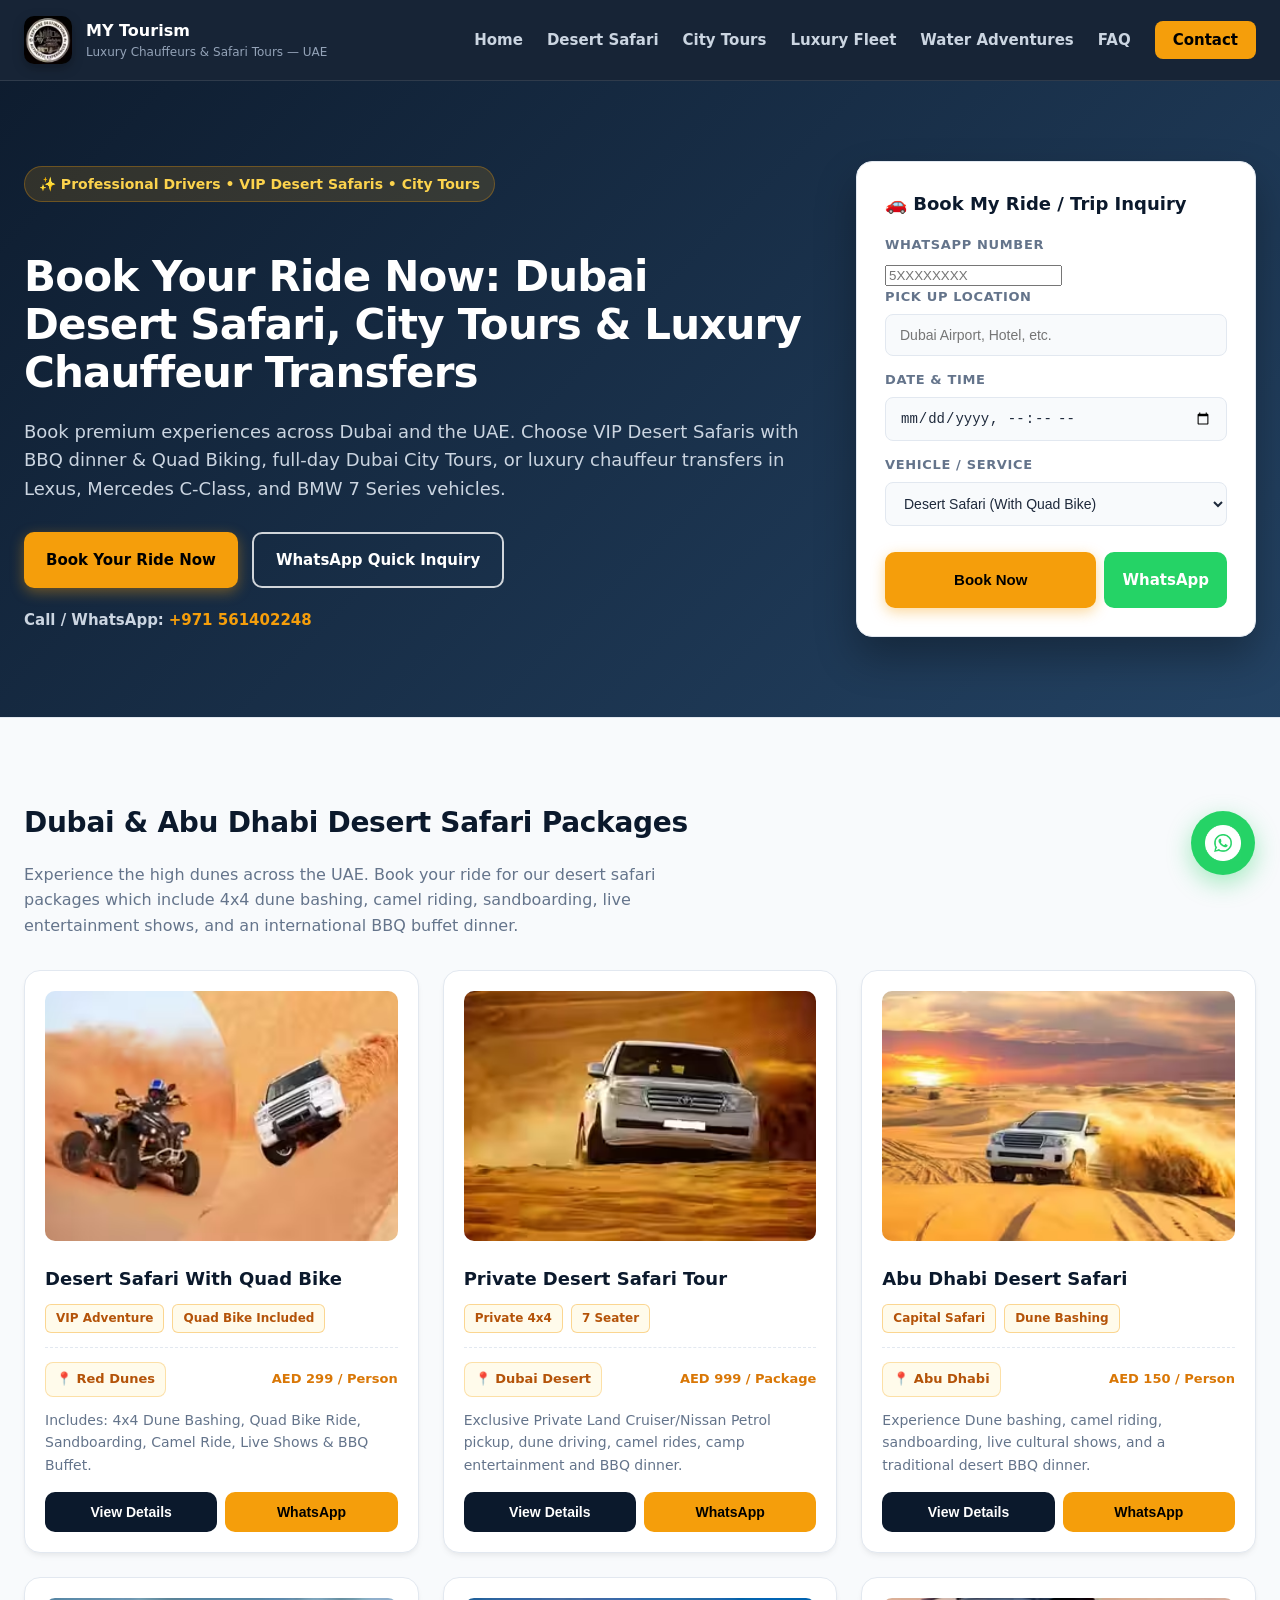
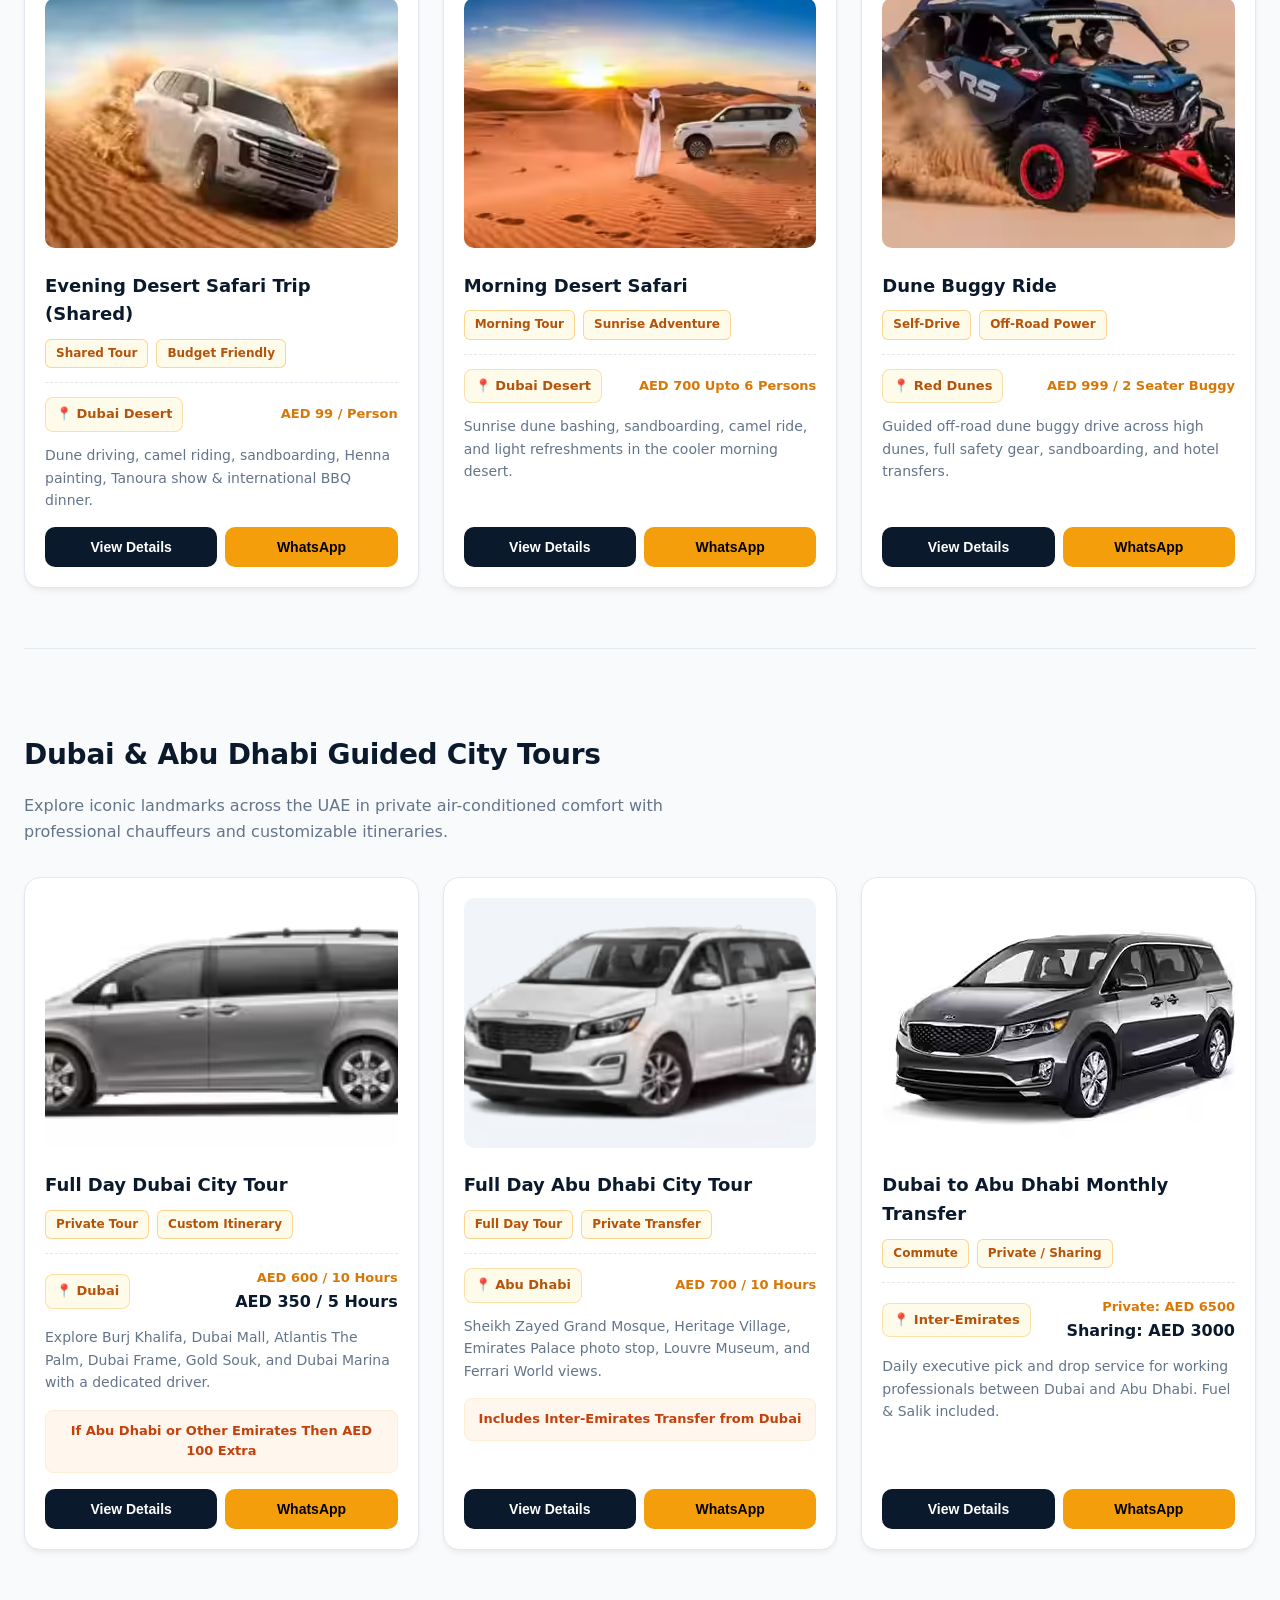
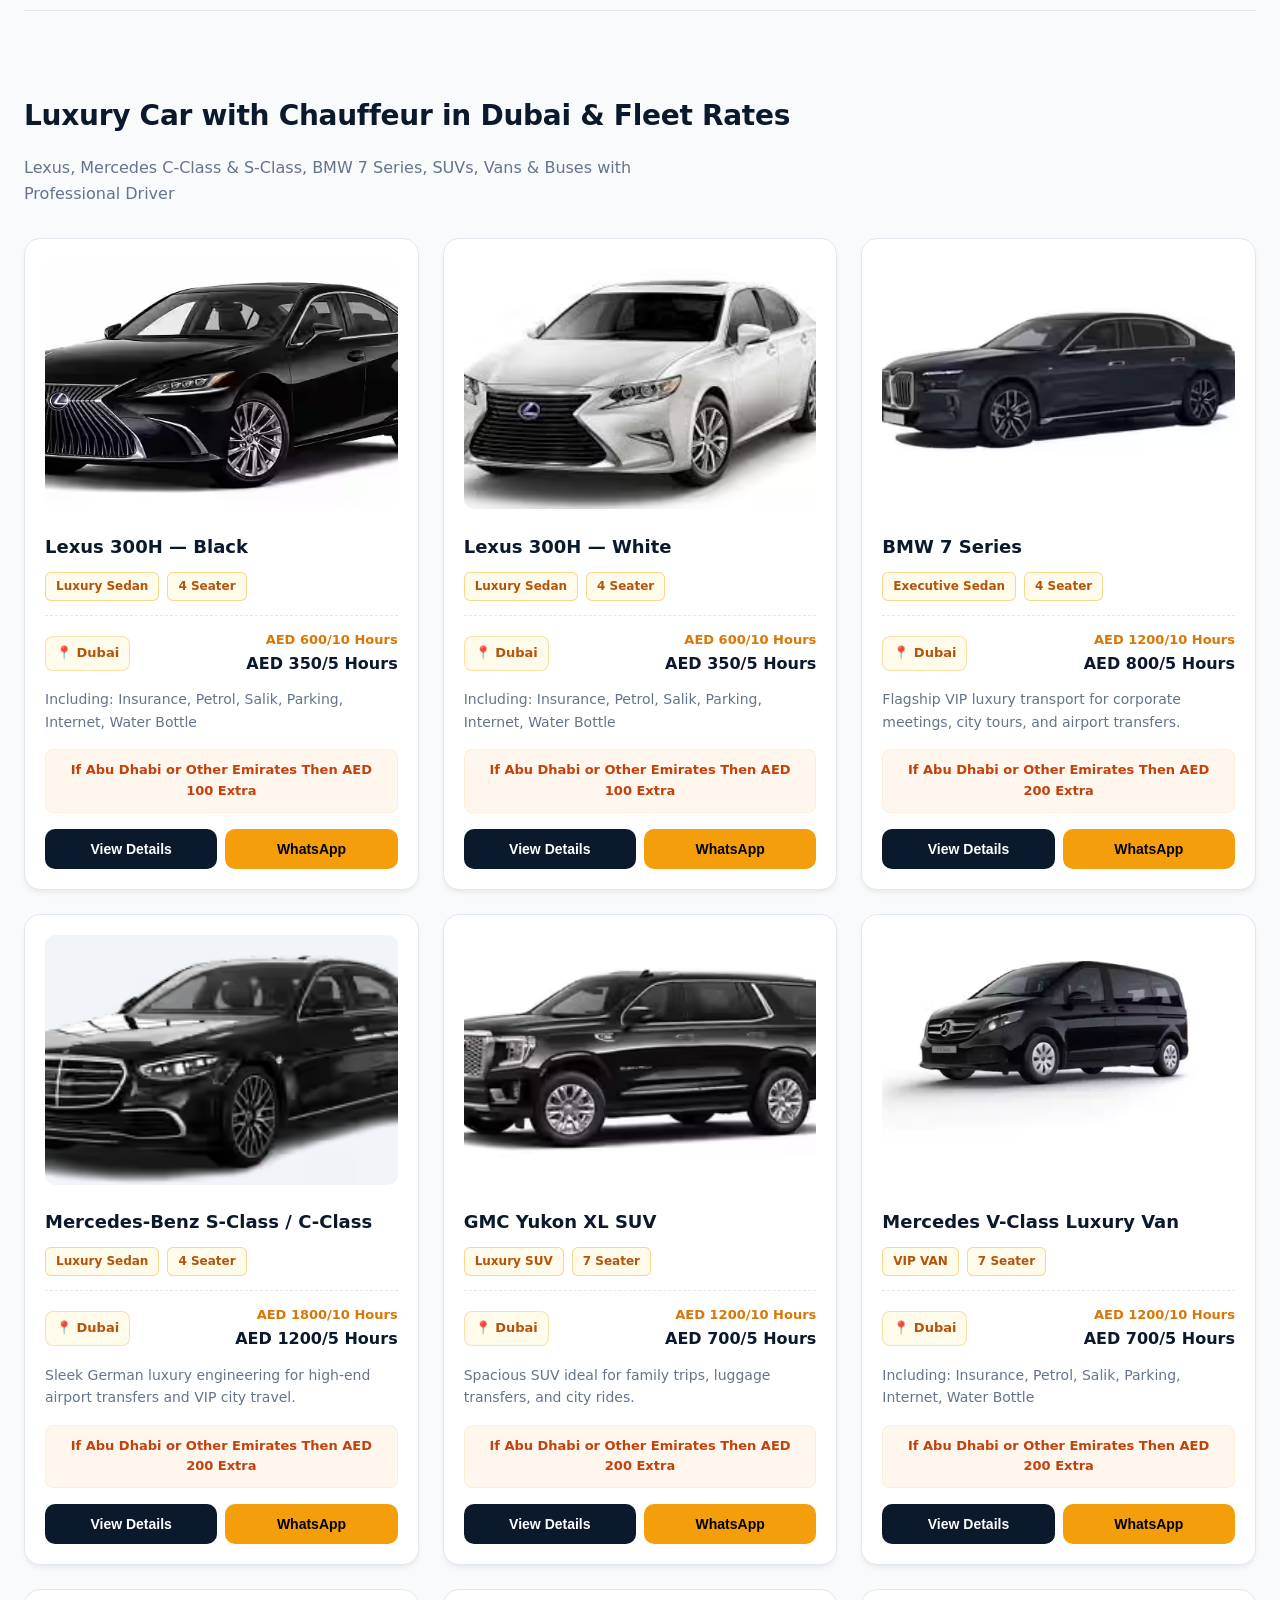
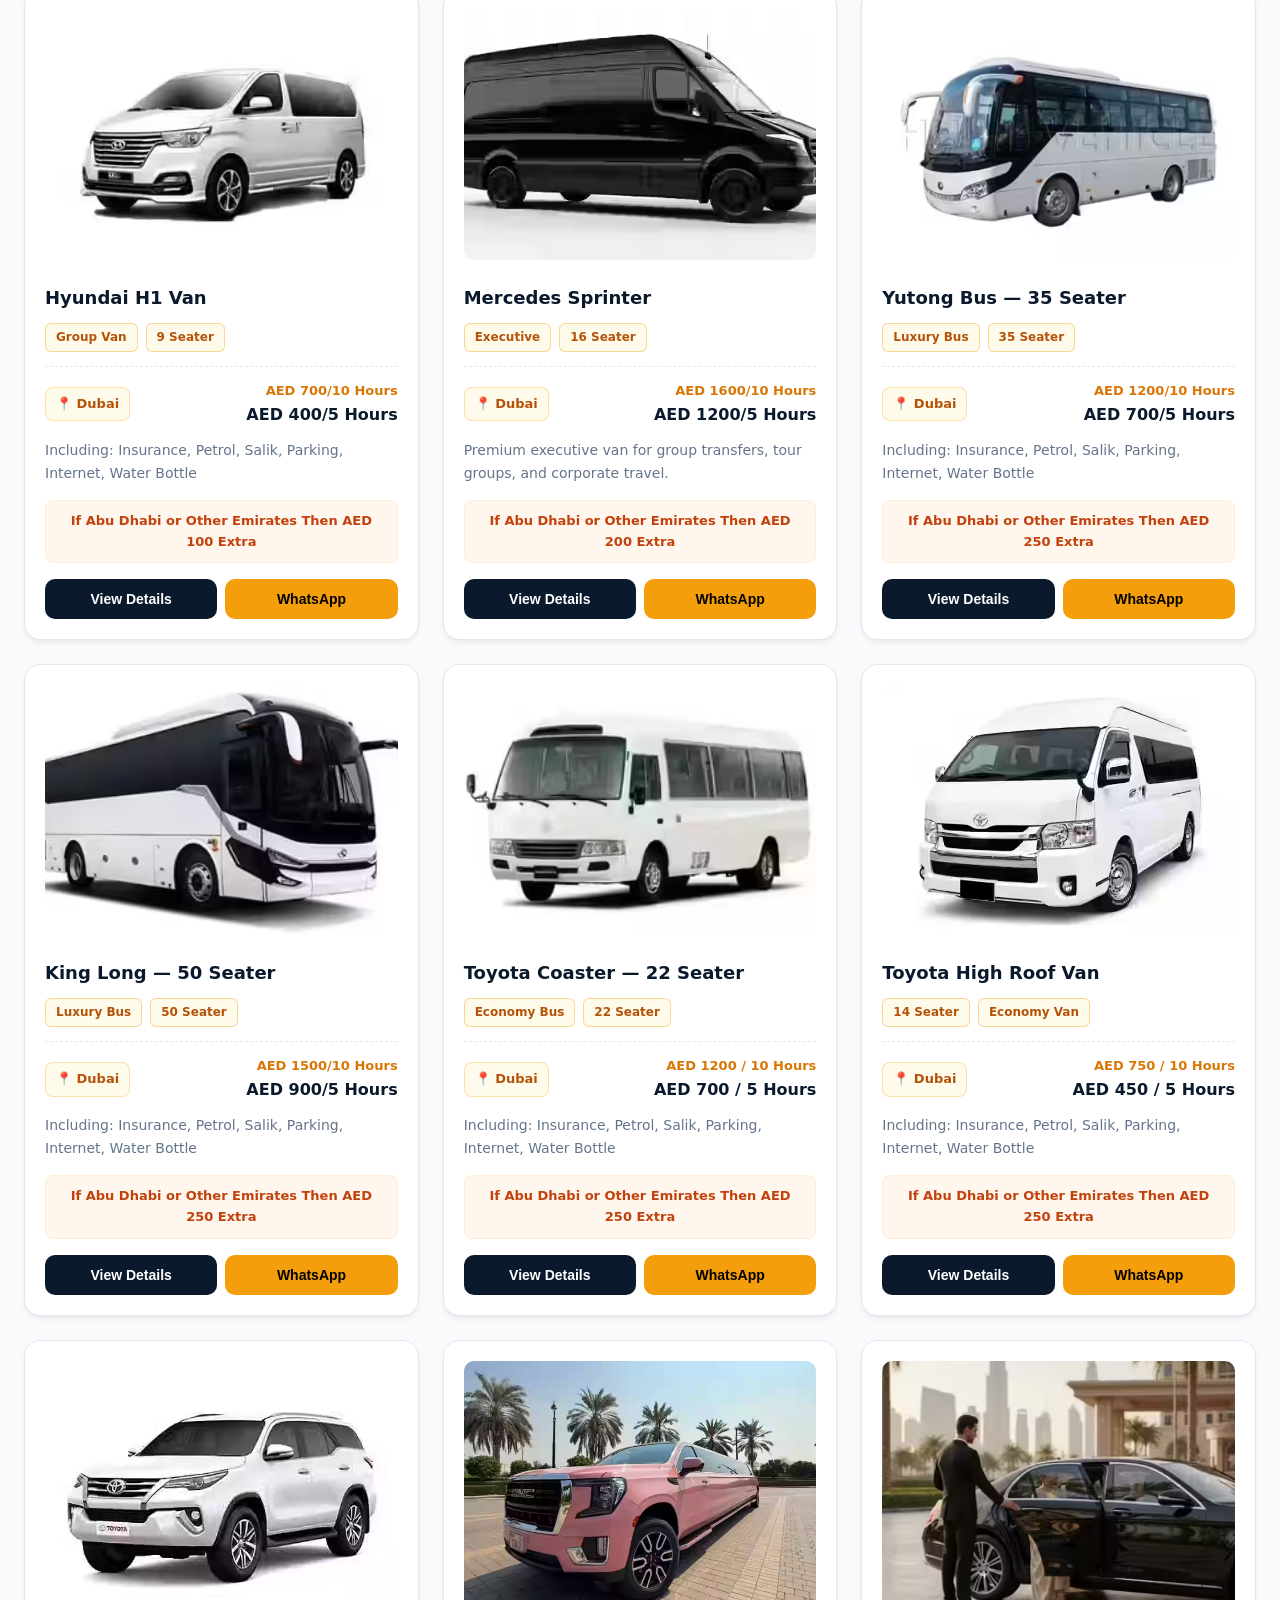
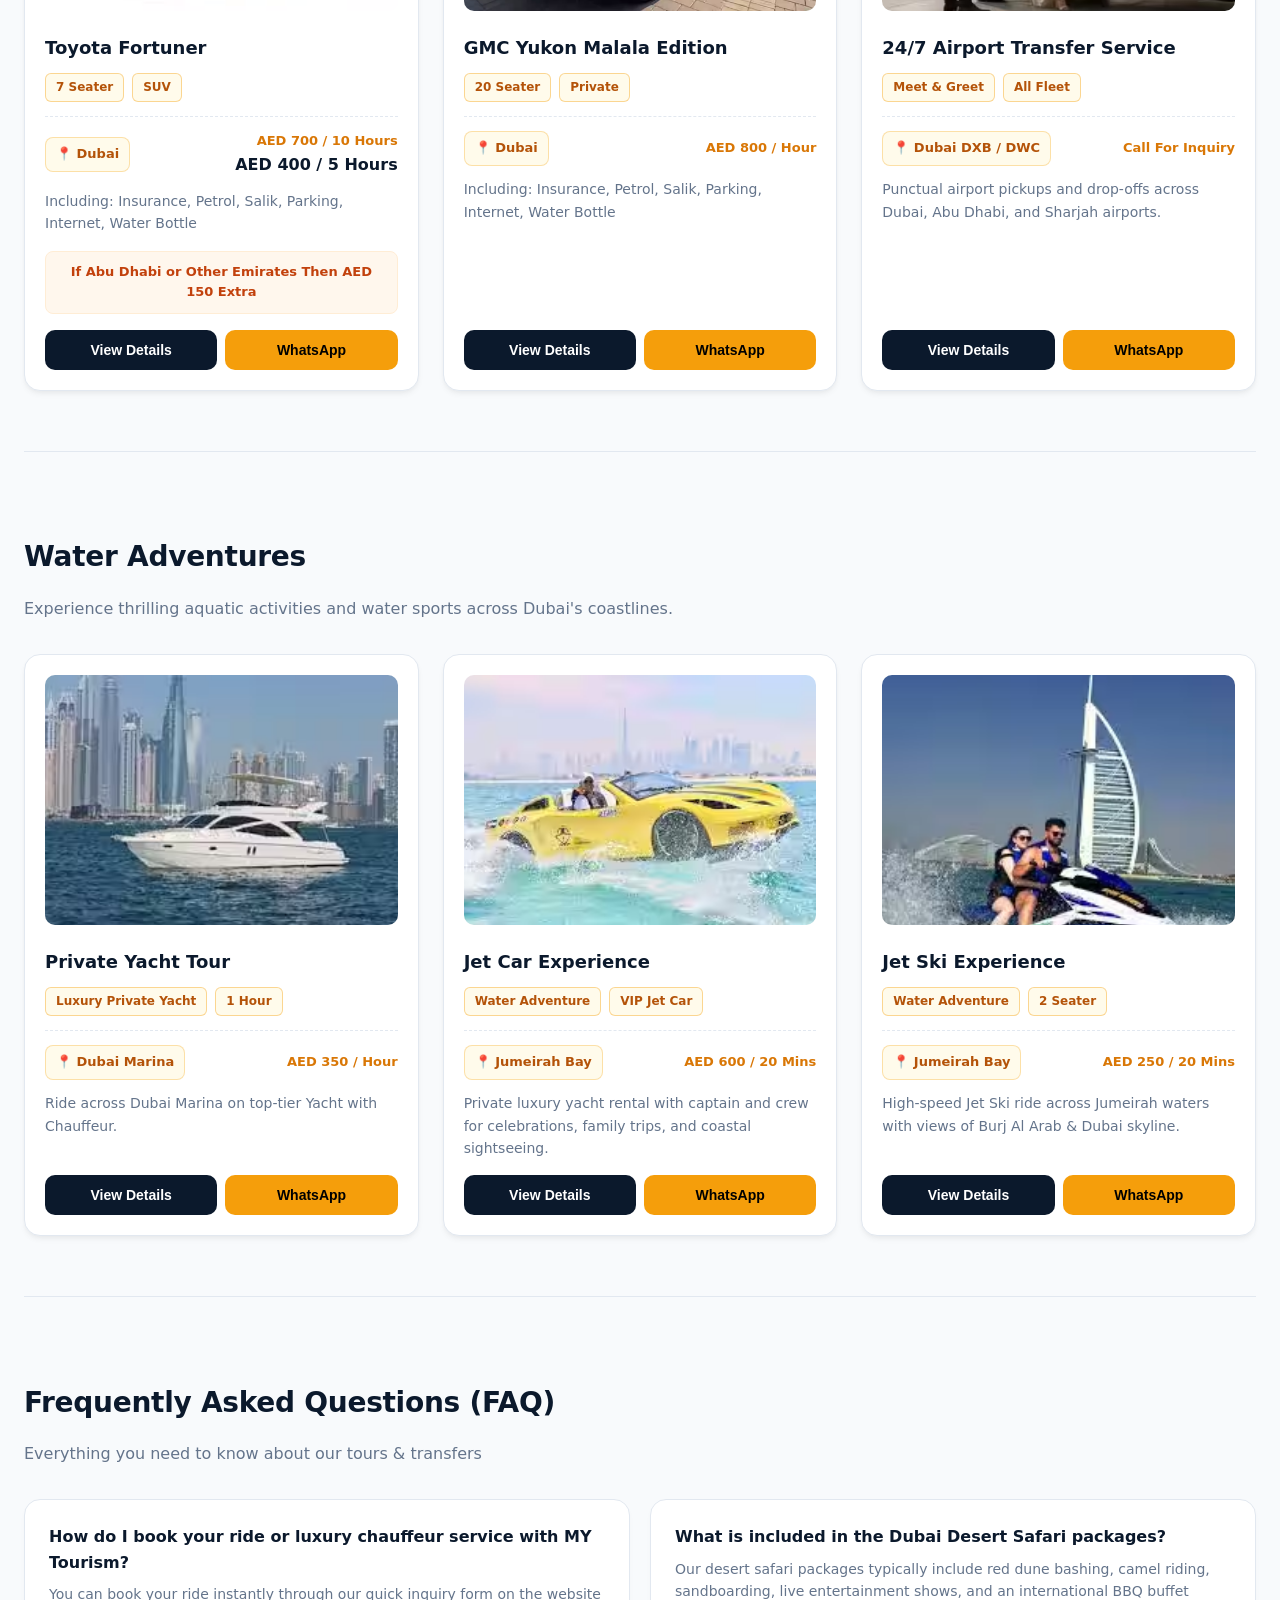
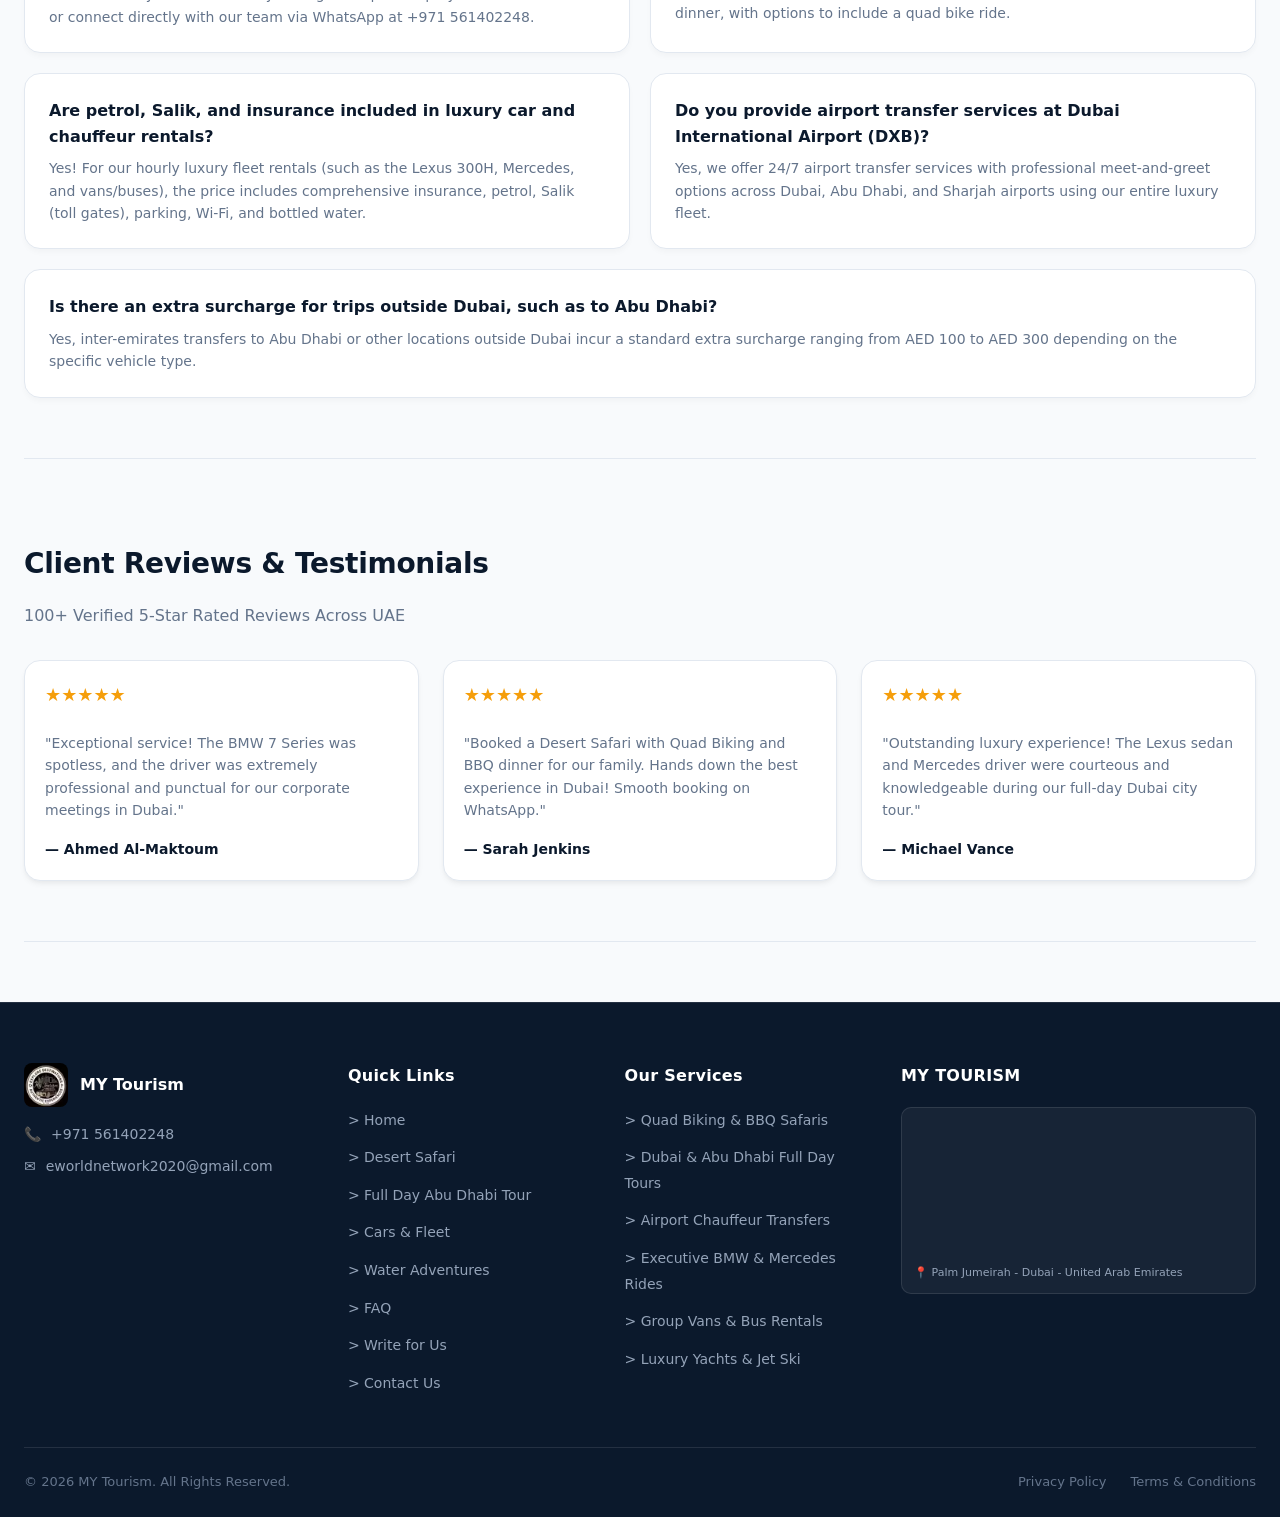
==== commit 00eb3259: "Add files via upload" ====
--- a/index.html
+++ b/index.html
@@ -1,41 +1,66 @@
 <!doctype html>
 <html lang="en-AE">
 <head>
-<!-- Google tag (gtag.js) -->
+<meta charset="utf-8" />
+<meta name="viewport" content="width=device-width, initial-scale=1" />
+
+<title>Dubai Desert Safari & Monthly Car Lift | MY Tourism</title>
+<meta name="description" content="Book VIP Dubai Desert Safari, city tours, monthly car lift, and luxury chauffeur transfers between Dubai and Abu Dhabi with MY Tourism." />
+<meta name="keywords" content="book your ride, book chauffeur in dubai, luxury car with chauffeur in dubai, full day abu dhabi tour, Dubai Desert Safari, Dubai City Tour, Monthly Car Lift Dubai to Abu Dhabi, Luxury Chauffeur Dubai, book my ride app, book your ride now" />
+<meta name="robots" content="index, follow, max-image-preview:large" />
+<link rel="canonical" href="https://mytourism.ae/" />
+
+<!-- Browser Cache-Control Meta Tags -->
+<meta http-equiv="Cache-Control" content="no-cache, no-store, must-revalidate">
+<meta http-equiv="Pragma" content="no-cache">
+<meta http-equiv="Expires" content="0">
+
+<!-- Preload LCP Hero Image -->
+<link rel="preload" href="images/hero.avif?v=20260817" as="image" type="image/avif" fetchpriority="high">
+
+<!-- Preconnect to CDN -->
+<link rel="preconnect" href="https://cdnjs.cloudflare.com" crossorigin />
+<link rel="dns-prefetch" href="https://cdnjs.cloudflare.com" />
+
+<!-- Favicon, Apple Touch Icon & PWA Web Manifest -->
+<link rel="icon" type="image/avif" href="images/logo.avif?v=20260817" />
+<link rel="apple-touch-icon" href="images/logo.avif?v=20260817" />
+<link rel="manifest" href="/site.webmanifest" />
+
+<!-- Open Graph / Social Sharing Meta Tags -->
+<meta property="og:title" content="Dubai Desert Safari & Monthly Car Lift | MY Tourism" />
+<meta property="og:description" content="Book Desert Safaris, City Tours, and Luxury Transfers between Dubai, Abu Dhabi, and Sharjah via WhatsApp." />
+<meta property="og:type" content="website" />
+<meta property="og:url" content="https://mytourism.ae/" />
+<meta property="og:image" content="https://mytourism.ae/images/lexus-300-black.avif" />
+
+<!-- Twitter Card Meta Tags -->
+<meta name="twitter:card" content="summary_large_image" />
+<meta name="twitter:title" content="Dubai Desert Safari & Monthly Car Lift | MY Tourism" />
+<meta name="twitter:description" content="Desert Safaris, City Tours, and Luxury Vehicle Fleet in Dubai, UAE. WhatsApp +971 561402248." />
+<meta name="twitter:image" content="https://mytourism.ae/images/lexus-300-black.avif" />
+
+<!-- Google tag (gtag.js) & Event Snippet -->
 <script async src="https://www.googletagmanager.com/gtag/js?id=AW-18383366037"></script>
 <script>
   window.dataLayer = window.dataLayer || [];
   function gtag(){dataLayer.push(arguments);}
   gtag('js', new Date());
-
   gtag('config', 'AW-18383366037');
+
+  function gtag_report_conversion(url) {
+    var callback = function () {
+      if (typeof(url) != 'undefined') {
+        window.location = url;
+      }
+    };
+    gtag('event', 'conversion', {
+        'send_to': 'AW-18383366037/UTjsCP3j0t8cEJXP771E',
+        'event_callback': callback
+    });
+    return false;
+  }
 </script>
-
-<!-- Event snippet for WhatsApp Click conversion page -->
-<script>
-function gtag_report_conversion(url) {
-  var callback = function () {
-    if (typeof(url) != 'undefined') {
-      window.open(url, '_blank');
-    }
-  };
-  gtag('event', 'conversion', {
-      'send_to': 'AW-18383366037/icNMCKvWvpgdEJXP771E',
-      'value': 1.0,
-      'currency': 'AED',
-      'event_callback': callback
-  });
-  return false;
-}
-</script>
-
-<meta charset="utf-8" />
-<meta name="viewport" content="width=device-width,initial-scale=1" />
-<title>Dubai Desert Safari & Monthly Car Lift | MY Tourism</title>
-<meta name="description" content="Book VIP Dubai Desert Safari, city tours, monthly car lift, and luxury chauffeur transfers between Dubai and Abu Dhabi with MY Tourism."[cite: 1] />
-<meta name="keywords" content="book your ride, book chauffeur in dubai, luxury car with chauffeur in dubai, full day abu dhabi tour, Dubai Desert Safari, Dubai City Tour, Monthly Car Lift Dubai to Abu Dhabi, Luxury Chauffeur Dubai, book my ride app, book your ride now"[cite: 1] />
-<meta name="robots" content="index, follow, max-image-preview:large"[cite: 1] />
-<link rel="canonical" href="https://mytourism.ae/"[cite: 1] />
 
 <!-- Meta Pixel Code -->
 <script>
@@ -50,48 +75,15 @@
 fbq('init', '1452708760024322');
 fbq('track', 'PageView');
 </script>
-<noscript><img height="1" width="1" style="display:none"
-src="https://www.facebook.com/tr?id=1452708760024322&ev=PageView&noscript=1"
-/></noscript>
-<!-- End Meta Pixel Code -->
-
-<!-- Browser Cache-Control Meta Tags for GitHub Pages -->
-<meta http-equiv="Cache-Control" content="no-cache, no-store, must-revalidate"[cite: 1]>
-<meta http-equiv="Pragma" content="no-cache"[cite: 1]>
-<meta http-equiv="Expires" content="0"[cite: 1]>
-
-<!-- Preload LCP Hero Image with Cache Buster -->
-<link rel="preload" href="images/hero.avif?v=20260817" as="image" type="image/avif" fetchpriority="high"[cite: 1]>
-
-<!-- Preconnect to CDN to eliminate network latency -->
-<link rel="preconnect" href="https://cdnjs.cloudflare.com" crossorigin[cite: 1] />
-<link rel="dns-prefetch" href="https://cdnjs.cloudflare.com"[cite: 1] />
-
-<!-- Favicon, Apple Touch Icon & PWA Web Manifest with Cache Buster -->
-<link rel="icon" type="image/avif" href="images/logo.avif?v=20260817"[cite: 1] />
-<link rel="apple-touch-icon" href="images/logo.avif?v=20260817"[cite: 1] />
-<link rel="manifest" href="/site.webmanifest"[cite: 1] />
-
-<!-- Open Graph / Social Sharing Meta Tags -->
-<meta property="og:title" content="Dubai Desert Safari & Monthly Car Lift | MY Tourism"[cite: 1] />
-<meta property="og:description" content="Book Desert Safaris, City Tours, and Luxury Transfers between Dubai, Abu Dhabi, and Sharjah via WhatsApp."[cite: 1] />
-<meta property="og:type" content="website"[cite: 1] />
-<meta property="og:url" content="https://mytourism.ae/"[cite: 1] />
-<meta property="og:image" content="https://mytourism.ae/images/lexus-300-black.avif"[cite: 1] />
-
-<!-- Twitter Card Meta Tags -->
-<meta name="twitter:card" content="summary_large_image"[cite: 1] />
-<meta name="twitter:title" content="Dubai Desert Safari & Monthly Car Lift | MY Tourism"[cite: 1] />
-<meta name="twitter:description" content="Desert Safaris, City Tours, and Luxury Vehicle Fleet in Dubai, UAE. WhatsApp +971 561402248."[cite: 1] />
-<meta name="twitter:image" content="https://mytourism.ae/images/lexus-300-black.avif"[cite: 1] />
+<noscript><img height="1" width="1" style="display:none" src="https://www.facebook.com/tr?id=1452708760024322&ev=PageView&noscript=1" alt="" /></noscript>
 
 <!-- Non-blocking International Telephone Input CSS Loader -->
-<link rel="preload" href="https://cdnjs.cloudflare.com/ajax/libs/intl-tel-input/17.0.19/css/intlTelInput.css" as="style" onload="this.onload=null;this.rel='stylesheet'"[cite: 1] />
+<link rel="preload" href="https://cdnjs.cloudflare.com/ajax/libs/intl-tel-input/17.0.19/css/intlTelInput.css" as="style" onload="this.onload=null;this.rel='stylesheet'" />
 <noscript><link rel="stylesheet" href="https://cdnjs.cloudflare.com/ajax/libs/intl-tel-input/17.0.19/css/intlTelInput.css" /></noscript>
 
 <!-- Deferred International Telephone Input JS -->
-<script src="https://cdnjs.cloudflare.com/ajax/libs/intl-tel-input/17.0.19/js/intlTelInput.min.js" defer[cite: 1]></script>
-<script src="https://cdnjs.cloudflare.com/ajax/libs/intl-tel-input/17.0.19/js/utils.js" defer[cite: 1]></script>
+<script src="https://cdnjs.cloudflare.com/ajax/libs/intl-tel-input/17.0.19/js/intlTelInput.min.js" defer></script>
+<script src="https://cdnjs.cloudflare.com/ajax/libs/intl-tel-input/17.0.19/js/utils.js" defer></script>
 
 <!-- Consolidated Structured Data (Schema.org) -->
 <script type="application/ld+json">
@@ -588,7 +580,7 @@
         <li><a href="#fleet" onclick="showMainView()">Luxury Fleet</a></li>
         <li><a href="#water-adventures" onclick="showMainView()">Water Adventures</a></li>
         <li><a href="#faq" onclick="showMainView()">FAQ</a></li>
-        <li><a href="https://wa.me/971561402248" onclick="return gtag_report_conversion('https://wa.me/971561402248');" class="cta">Contact</a></li>
+        <li><a href="https://wa.me/971561402248" target="_blank" rel="noopener" class="cta">Contact</a></li>
       </ul>
     </nav>
   </div>
@@ -638,7 +630,7 @@
         <p class="lead">Book premium experiences across Dubai and the UAE. Choose VIP Desert Safaris with BBQ dinner & Quad Biking, full-day Dubai City Tours, or luxury chauffeur transfers in Lexus, Mercedes C-Class, and BMW 7 Series vehicles.</p>
         <div class="hero-actions">
           <a class="btn btn-primary" href="#fleet">Book Your Ride Now</a>
-          <a class="btn btn-outline" href="https://wa.me/971561402248" onclick="return gtag_report_conversion(this.href);">WhatsApp Quick Inquiry</a>
+          <a class="btn btn-outline" href="https://wa.me/971561402248" target="_blank" rel="noopener">WhatsApp Quick Inquiry</a>
         </div>
         <div style="margin-top: 20px; color: #cbd5e1; font-size: 15px;"><strong>Call / WhatsApp:</strong> <a href="tel:+971561402248" style="color: var(--accent); font-weight: 800; text-decoration: none;">+971 561402248</a></div>
       </div>
@@ -675,7 +667,7 @@
           
           <div style="display: flex; gap: 8px; margin-top: 12px;">
             <button class="btn btn-primary" type="submit" style="flex: 1; justify-content: center;">Book Now</button>
-            <a class="btn btn-outline" href="https://wa.me/971561402248" onclick="return gtag_report_conversion(this.href);" style="color: #ffffff; border-color: #25D366; background: #25D366; padding: 14px 16px; text-decoration: none; display: inline-flex; align-items: center; justify-content: center;">WhatsApp</a>
+            <a class="btn btn-outline" href="https://wa.me/971561402248" target="_blank" rel="noopener" style="color: #ffffff; border-color: #25D366; background: #25D366; padding: 14px 16px; text-decoration: none; display: inline-flex; align-items: center; justify-content: center;">WhatsApp</a>
           </div>
         </form>
       </aside>
@@ -824,8 +816,8 @@
 
         <div class="card">
           <div>
-            <img loading="lazy" src="images/dubai-to-abu-dhabi-monthly-pick-and-drop-service.avif?v=20260817" alt="Monthly Pick and Drop Service | Dubai to Abu Dhabi" width="400" height="250">
-            <div class="vehicle-name">Monthly Pick and Drop Service | Dubai to Abu Dhabi</div>
+            <img loading="lazy" src="images/dubai-to-abu-dhabi-monthly-pick-and-drop-service.avif?v=20260817" alt="Dubai to Abu Dhabi Monthly Transfer" width="400" height="250">
+            <div class="vehicle-name">Dubai to Abu Dhabi Monthly Transfer</div>
             <div class="badges"><div class="badge">Commute</div><div class="badge">Private / Sharing</div></div>
             <div class="divider"></div>
             <div class="meta-row"><div class="loc">📍 Inter-Emirates</div><div class="price"><small>Private: AED 6500</small>Sharing: AED 3000</div></div>
@@ -1228,7 +1220,7 @@
         <li><a href="#water-adventures" onclick="showMainView()">&gt; Water Adventures</a></li>
         <li><a href="#faq" onclick="showMainView()">&gt; FAQ</a></li>
         <li><a href="write-for-us.html" target="_blank" rel="noopener">&gt; Write for Us</a></li>
-        <li><a href="https://wa.me/971561402248" onclick="return gtag_report_conversion(this.href);">&gt; Contact Us</a></li>
+        <li><a href="https://wa.me/971561402248" target="_blank" rel="noopener">&gt; Contact Us</a></li>
       </ul>
     </div>
 
@@ -1264,7 +1256,7 @@
   </div>
 </footer>
 
-<a href="https://wa.me/971561402248" class="whatsapp-float" onclick="return gtag_report_conversion(this.href);" aria-label="Chat on WhatsApp">
+<a href="https://wa.me/971561402248" class="whatsapp-float" target="_blank" rel="noopener" aria-label="Chat on WhatsApp">
   <img src="images/whatsapp.avif?v=20260817" alt="WhatsApp" class="whatsapp-icon" width="36" height="36">
 </a>
 
@@ -1296,14 +1288,7 @@
   function openWhats(vehicleName) {
     const phone = "971561402248";
     const text = encodeURIComponent(`Hello, I would like a WhatsApp Quick Inquiry for: ${vehicleName}`);
-    const url = `https://wa.me/${phone}?text=${text}`;
-    
-    // Trigger Google Ads Conversion tracking before opening WhatsApp
-    if (typeof gtag_report_conversion === 'function') {
-      gtag_report_conversion(url);
-    } else {
-      window.open(url, '_blank');
-    }
+    window.open(`https://wa.me/${phone}?text=${text}`, '_blank');
   }
 
   function handleQuick(event) {
@@ -1315,13 +1300,7 @@
     const what = document.getElementById('what').value;
 
     const message = encodeURIComponent(`Book Your Ride Now / Trip Inquiry:\nService/Vehicle: ${what}\nPickup Location: ${loc}\nDate & Time: ${when}\nClient WhatsApp: ${fullUserWa}`);
-    const url = `https://wa.me/${phone}?text=${message}`;
-
-    if (typeof gtag_report_conversion === 'function') {
-      gtag_report_conversion(url);
-    } else {
-      window.open(url, '_blank');
-    }
+    window.open(`https://wa.me/${phone}?text=${message}`, '_blank');
   }
 
   function scrollToCard(cardId) {
@@ -1412,12 +1391,12 @@
       surcharge: "Includes Inter-Emirates Transfer from Dubai"
     },
     "monthly-transfer": {
-      title: "Monthly Pick and Drop Service | Dubai to Abu Dhabi",
+      title: "Dubai to Abu Dhabi Monthly Transfer",
       price: "Private: AED 6500 | Sharing: AED 3000",
       image: "images/dubai-to-abu-dhabi-monthly-pick-and-drop-service.avif?v=20260817",
       badges: ["Commute", "Private / Sharing"],
-      description: "Stress-Free Daily Travel for Executives, Office Staff & Families — Flexible Monthly Rates.",
-      features: ["Daily Commute (Office & Personal Pick & Drop)  ", "Professional Driver & Clean Luxury Fleet", " All-Inclusive Rates (Fuel, Salik & Tolls Included)  ", " Door-to-Door Service with Flexible Timings", "Private & Shared Plans Available"],
+      description: "Looking for a reliable, stress-free daily commute between Dubai and Abu Dhabi?",
+      features: ["Daily Morning & Evening Commute", "Punctual & Experienced Driver", "Petrol, Tolls & Salik Included", "Comfortable Seating Options", "Flexible Scheduling", "Private & Shared Plans Available"],
       surcharge: ""
     },
     "lexus-black": {
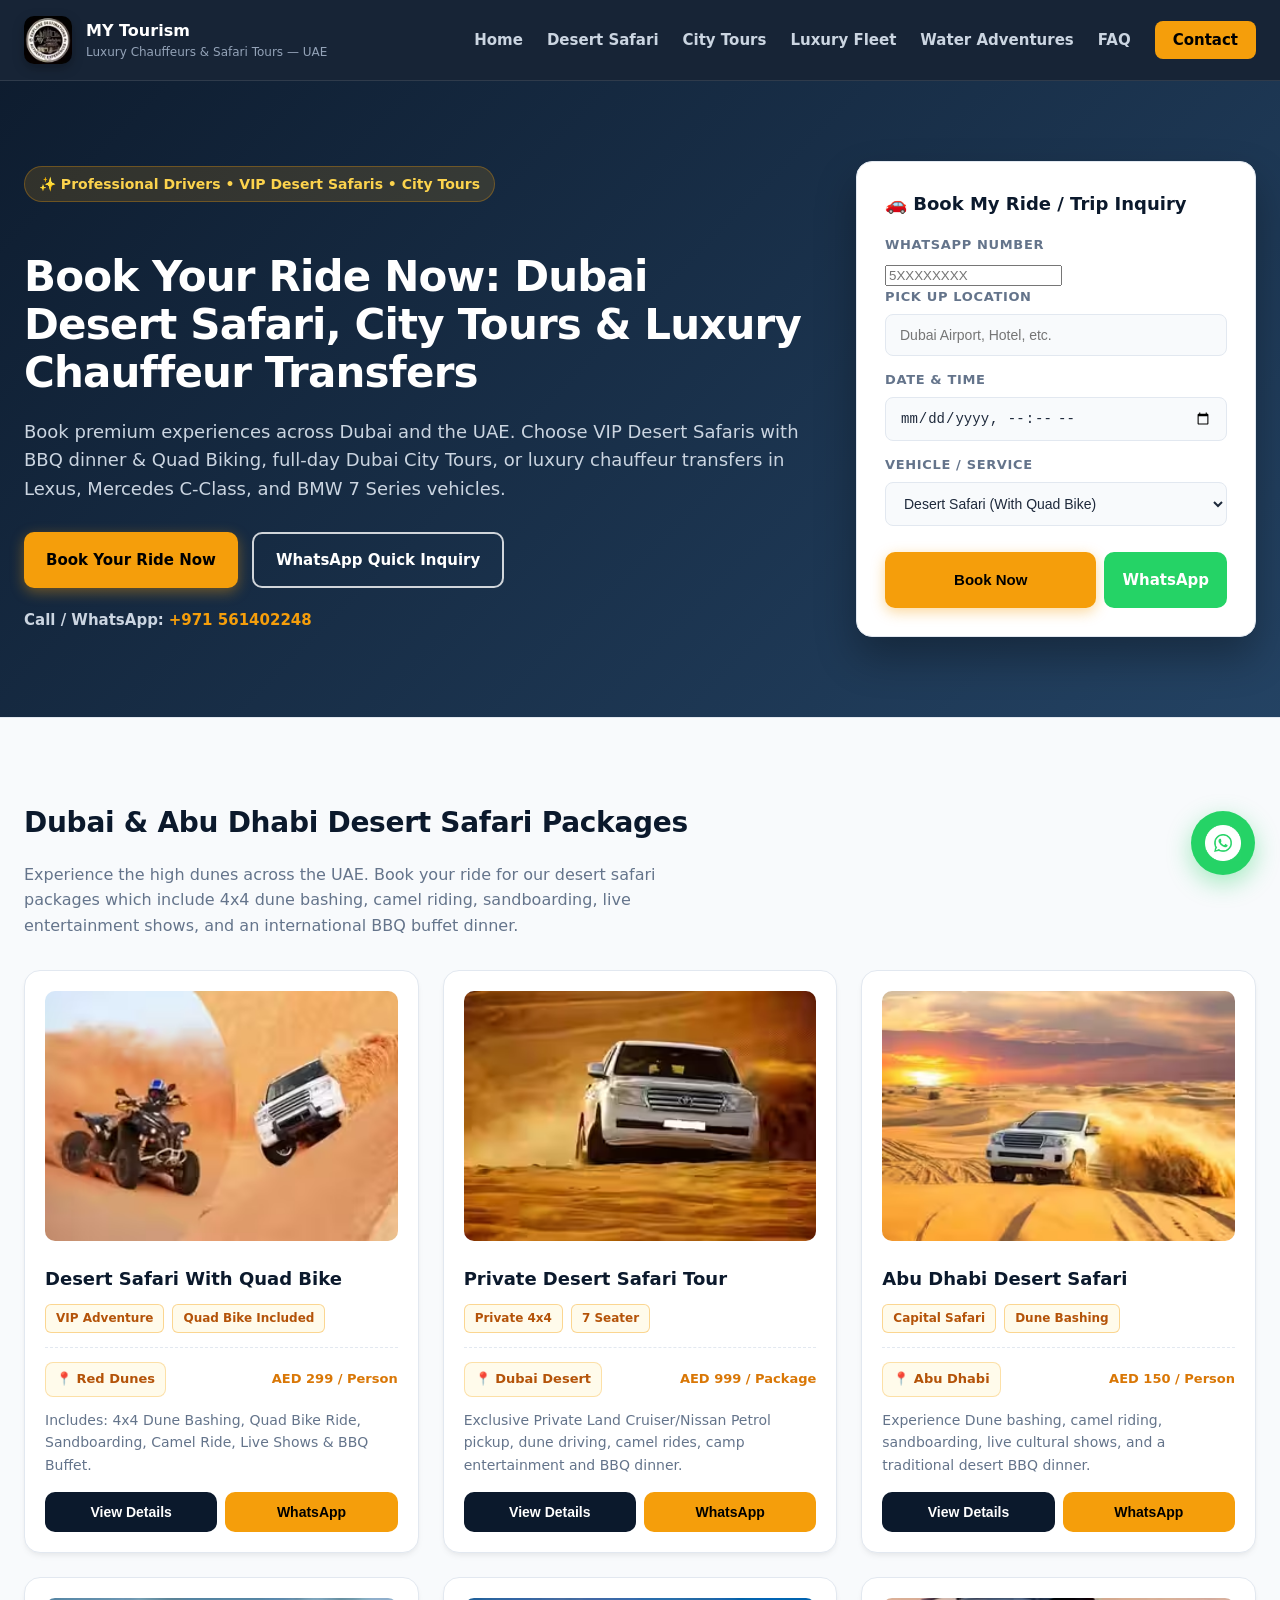
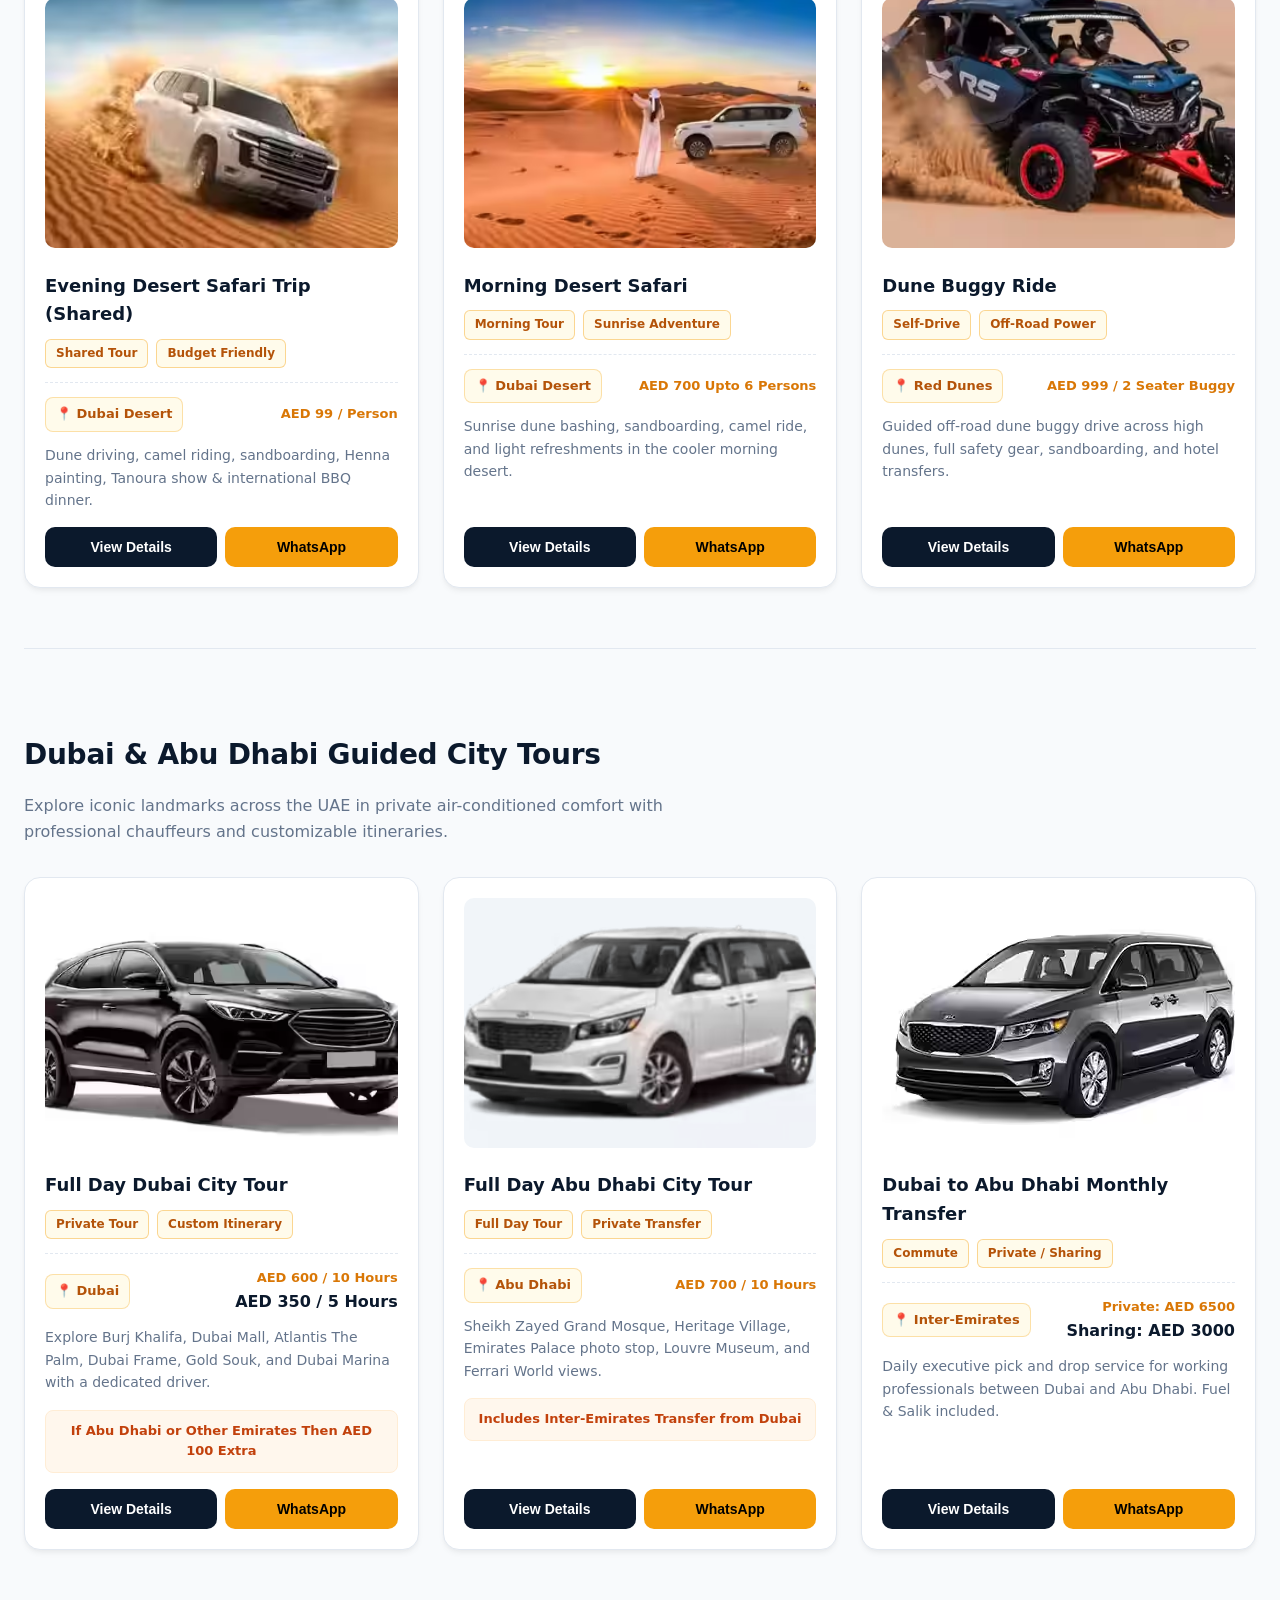
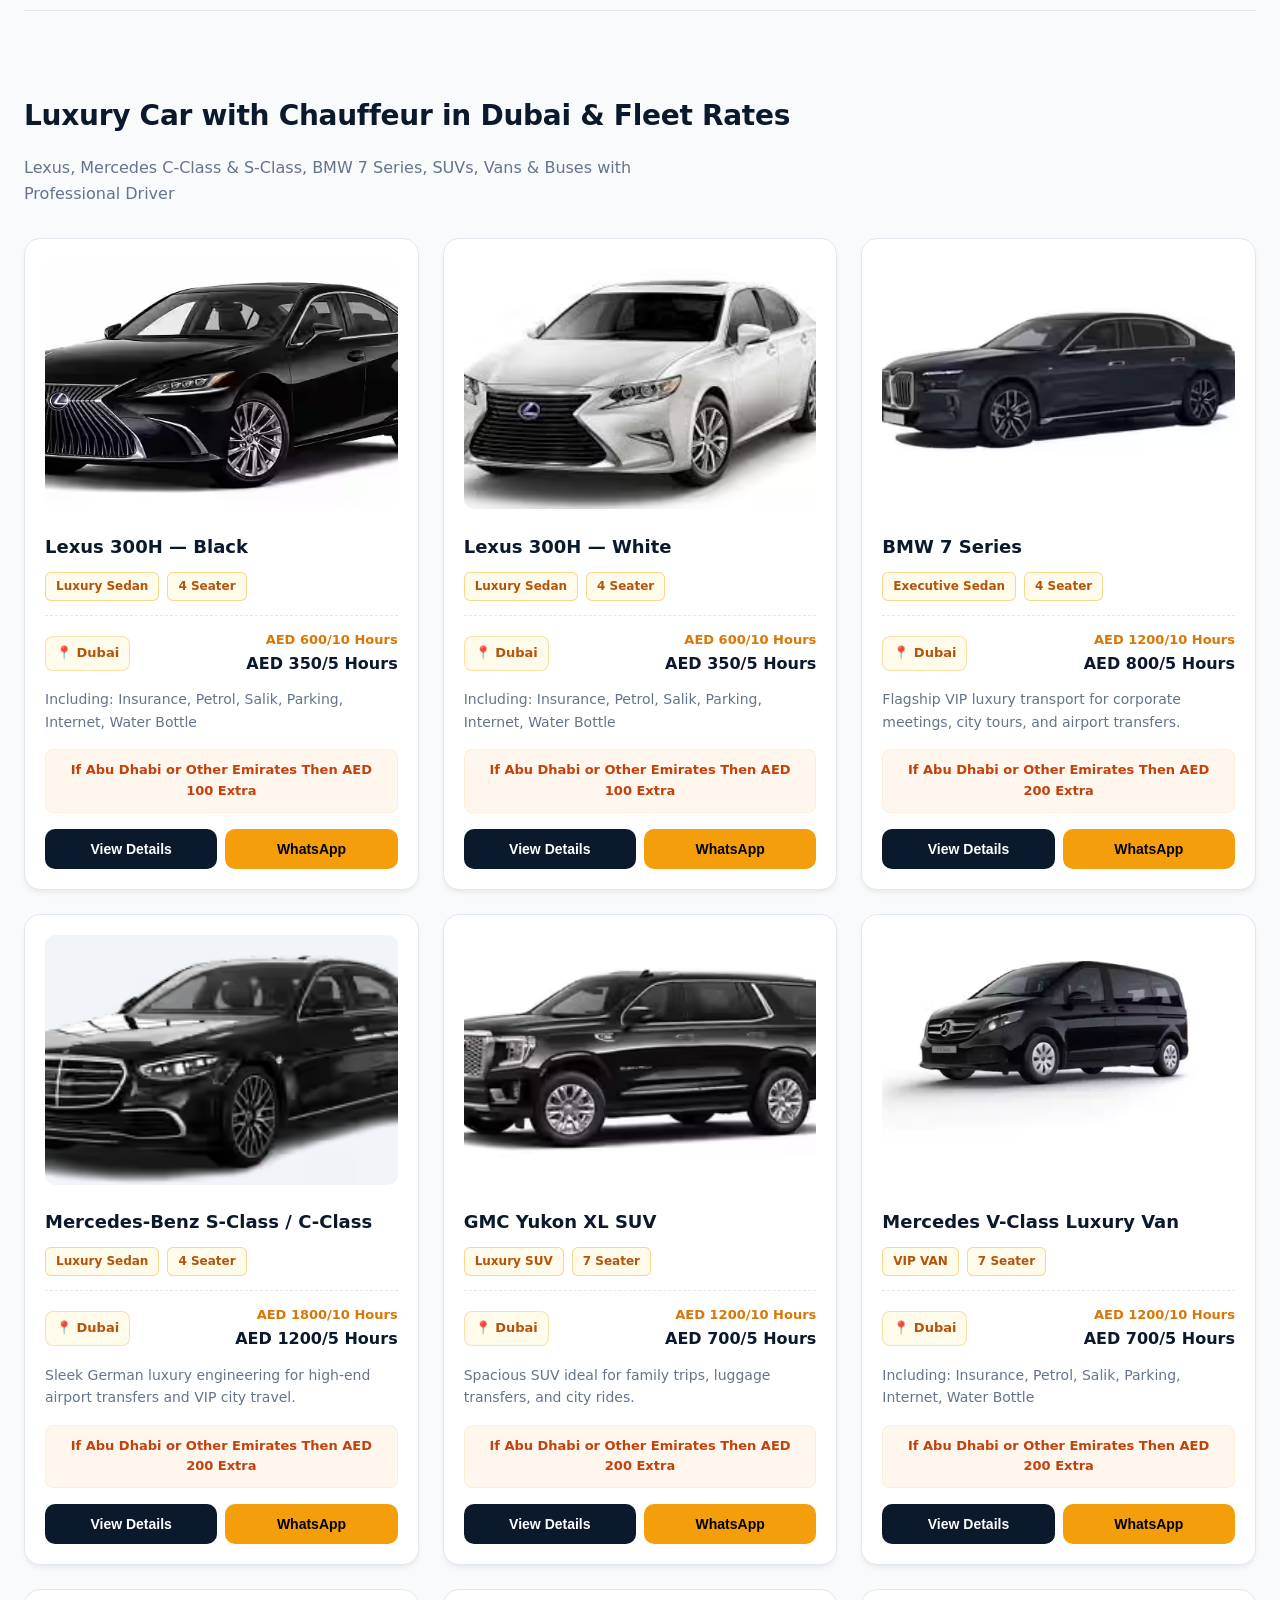
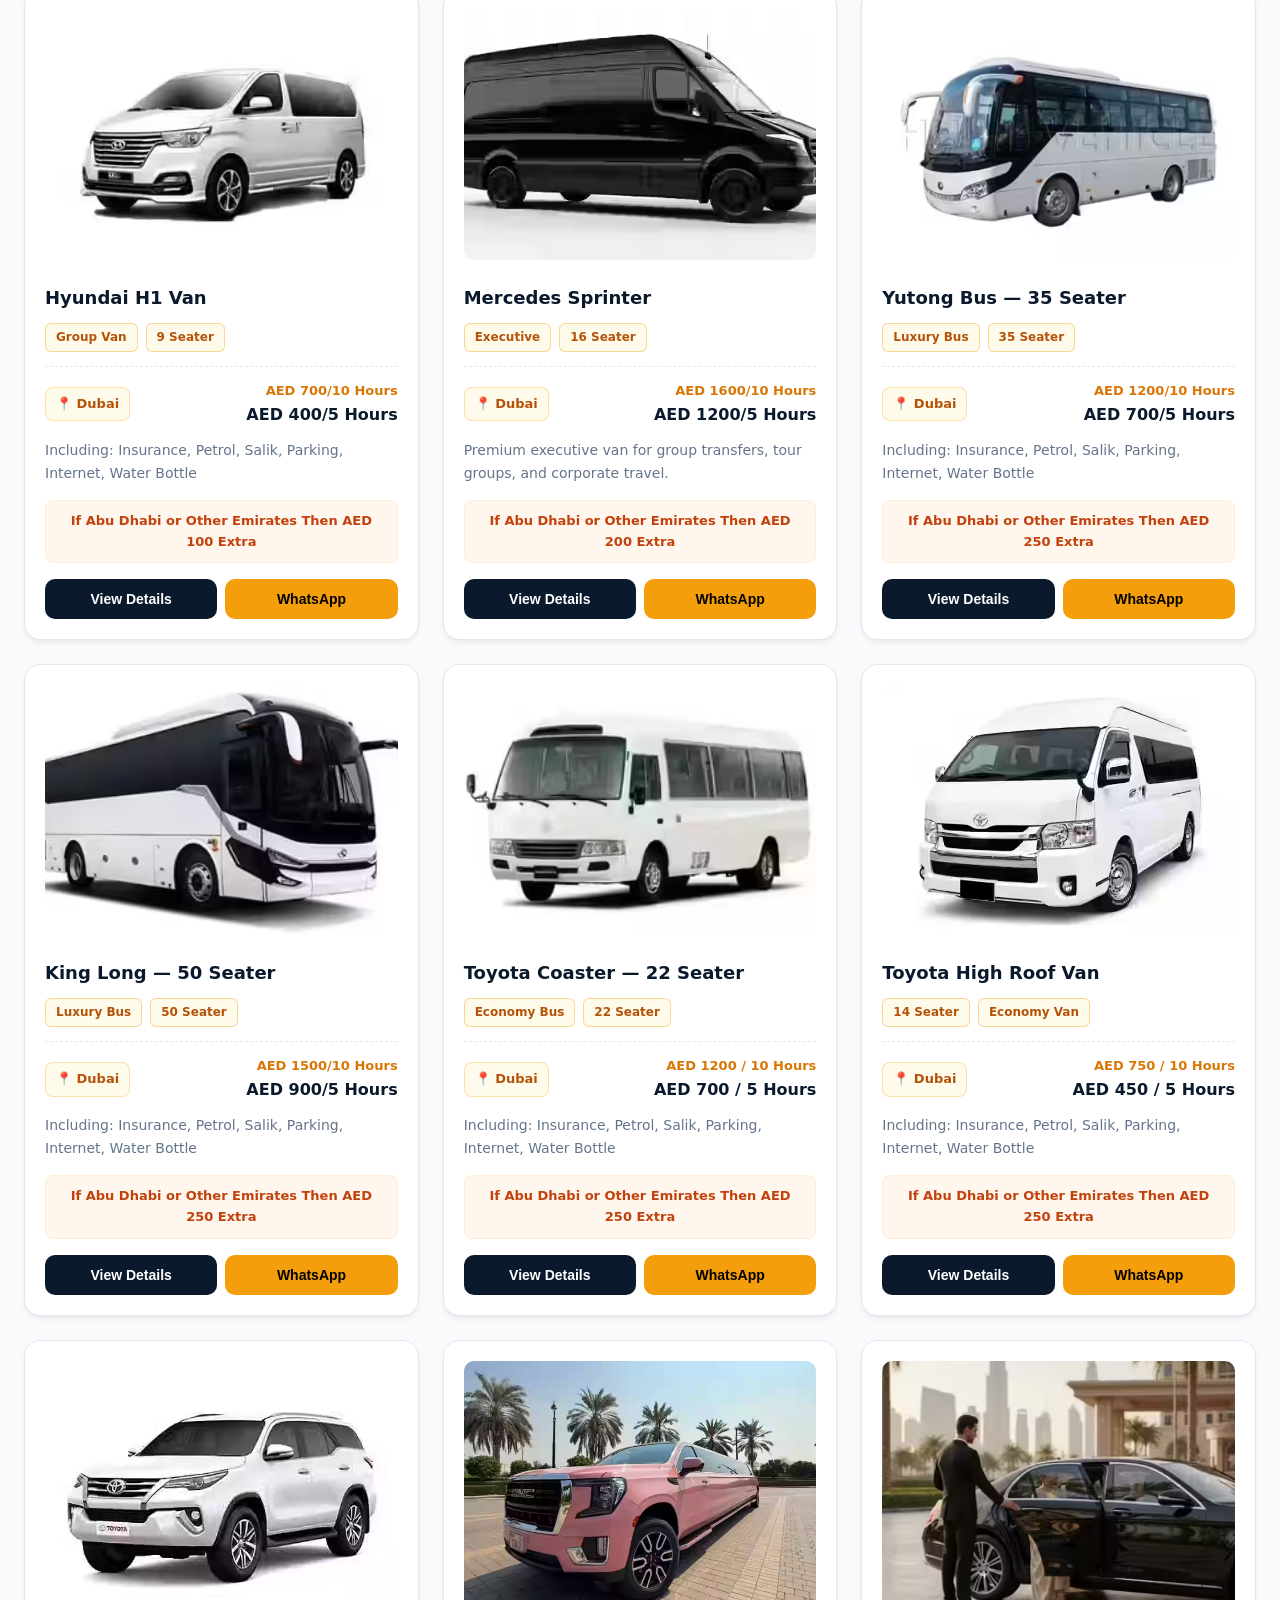
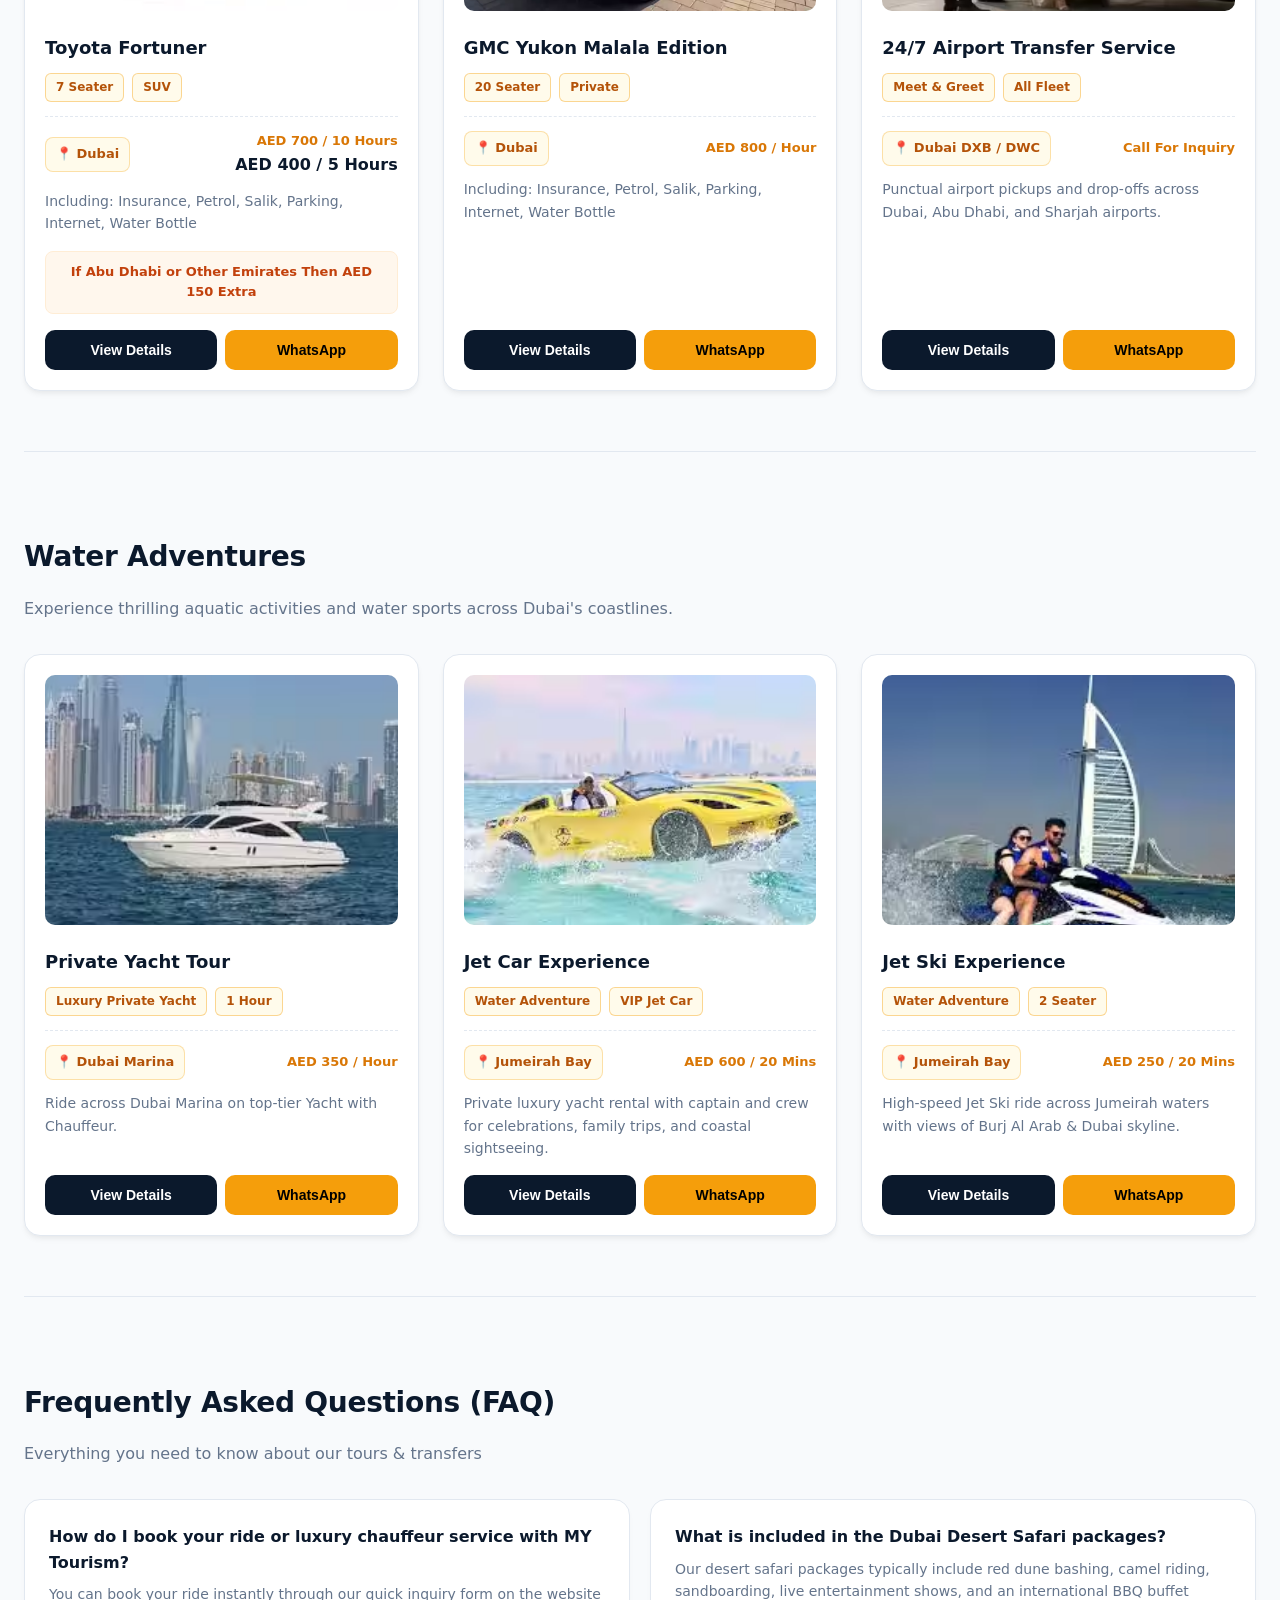
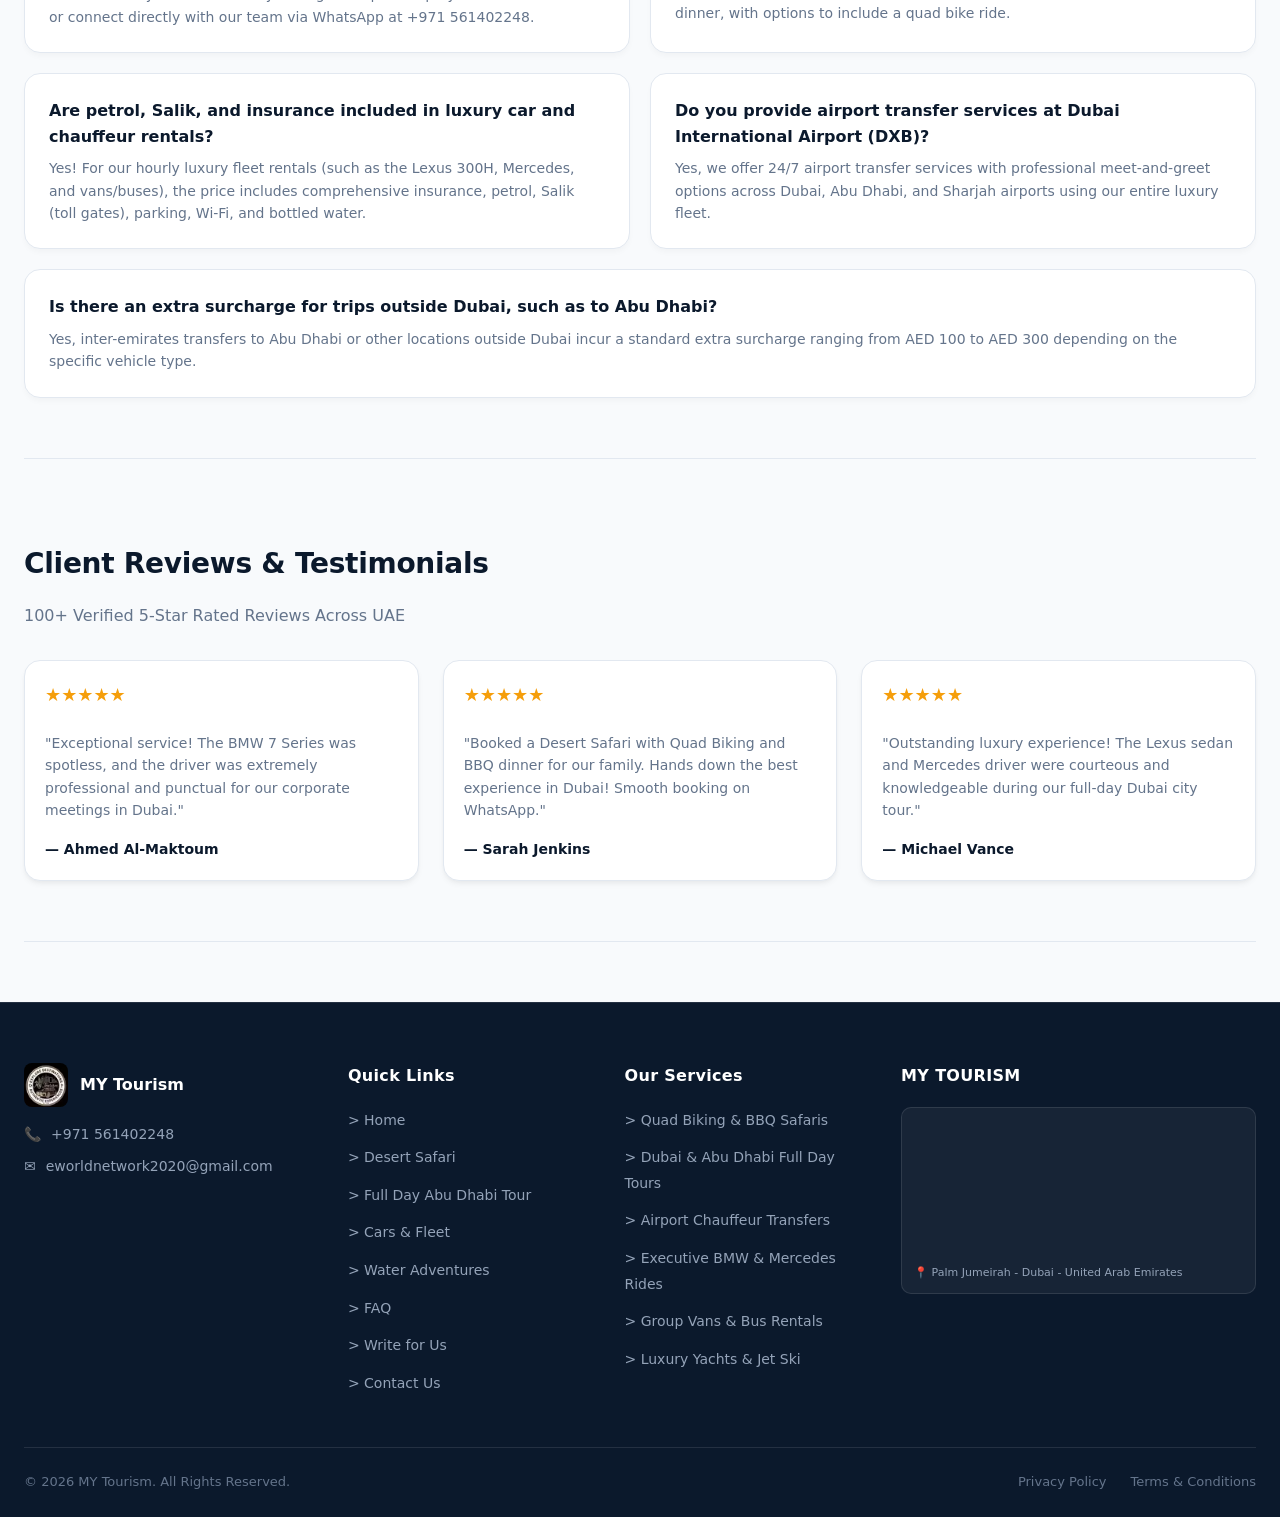
==== commit 5ae02094: "Add files via upload" ====
--- a/index.html
+++ b/index.html
@@ -434,7 +434,7 @@
   .iti--separate-dial-code #wa:focus { background: #fff; border-color: var(--accent); }
 
   /* Sections & Grid Layouts */
-  section { padding: 60px 0; border-bottom: 1px solid var(--border-color); }
+  section { padding: 60px 0; border-bottom: 1px solid var(--border-color); scroll-margin-top: 80px; }
   .section-header { margin-bottom: 32px; }
   .section-title { font-size: 28px; color: var(--primary); font-weight: 800; letter-spacing: -0.01em; margin-bottom: 8px; }
   .section-desc { color: var(--text-muted); font-size: 16px; max-width: 700px; }
@@ -565,7 +565,7 @@
 
 <header>
   <div class="nav container">
-    <a href="#" class="brand" onclick="showMainView(); return false;">
+    <a href="#" class="brand" onclick="showMainView(); history.pushState(null, null, ' '); return false;">
       <img src="images/logo.avif?v=20260817" alt="MY Tourism Logo" class="logo" width="48" height="48" fetchpriority="high">
       <div>
         <div style="font-weight: 800; font-size: 16px;">MY Tourism</div>
@@ -574,12 +574,12 @@
     </a>
     <nav>
       <ul>
-        <li><a href="#" onclick="showMainView(); return false;">Home</a></li>
-        <li><a href="#desert-safari" onclick="showMainView()">Desert Safari</a></li>
-        <li><a href="#city-tours" onclick="showMainView()">City Tours</a></li>
-        <li><a href="#fleet" onclick="showMainView()">Luxury Fleet</a></li>
-        <li><a href="#water-adventures" onclick="showMainView()">Water Adventures</a></li>
-        <li><a href="#faq" onclick="showMainView()">FAQ</a></li>
+        <li><a href="#" onclick="showMainView(); history.pushState(null, null, ' '); return false;">Home</a></li>
+        <li><a href="#Dubai-&-Abu-Dhabi-Desert-Safari-Packages" onclick="navigateToSection('Dubai-&-Abu-Dhabi-Desert-Safari-Packages'); return false;">Desert Safari</a></li>
+        <li><a href="#Dubai-&-Abu-Dhabi-Guided-City-Tours" onclick="navigateToSection('Dubai-&-Abu-Dhabi-Guided-City-Tours'); return false;">City Tours</a></li>
+        <li><a href="#fleet" onclick="navigateToSection('fleet'); return false;">Luxury Fleet</a></li>
+        <li><a href="#Water-Adventures" onclick="navigateToSection('Water-Adventures'); return false;">Water Adventures</a></li>
+        <li><a href="#faq" onclick="navigateToSection('faq'); return false;">FAQ</a></li>
         <li><a href="https://wa.me/971561402248" target="_blank" rel="noopener" class="cta">Contact</a></li>
       </ul>
     </nav>
@@ -629,7 +629,7 @@
         <h1>Book Your Ride Now: Dubai Desert Safari, City Tours & Luxury Chauffeur Transfers</h1>
         <p class="lead">Book premium experiences across Dubai and the UAE. Choose VIP Desert Safaris with BBQ dinner & Quad Biking, full-day Dubai City Tours, or luxury chauffeur transfers in Lexus, Mercedes C-Class, and BMW 7 Series vehicles.</p>
         <div class="hero-actions">
-          <a class="btn btn-primary" href="#fleet">Book Your Ride Now</a>
+          <a class="btn btn-primary" href="#fleet" onclick="navigateToSection('fleet'); return false;">Book Your Ride Now</a>
           <a class="btn btn-outline" href="https://wa.me/971561402248" target="_blank" rel="noopener">WhatsApp Quick Inquiry</a>
         </div>
         <div style="margin-top: 20px; color: #cbd5e1; font-size: 15px;"><strong>Call / WhatsApp:</strong> <a href="tel:+971561402248" style="color: var(--accent); font-weight: 800; text-decoration: none;">+971 561402248</a></div>
@@ -675,7 +675,7 @@
   </div>
 
   <main class="container">
-    <section id="desert-safari">
+    <section id="Dubai-&-Abu-Dhabi-Desert-Safari-Packages">
       <div class="section-header">
         <h2 class="section-title">Dubai & Abu Dhabi Desert Safari Packages</h2>
         <p class="section-desc">Experience the high dunes across the UAE. Book your ride for our desert safari packages which include 4x4 dune bashing, camel riding, sandboarding, live entertainment shows, and an international BBQ buffet dinner.</p>
@@ -775,7 +775,7 @@
     </section>
 
     <!-- CITY TOURS SECTION -->
-    <section id="city-tours">
+    <section id="Dubai-&-Abu-Dhabi-Guided-City-Tours">
       <div class="section-header">
         <h2 class="section-title">Dubai & Abu Dhabi Guided City Tours</h2>
         <p class="section-desc">Explore iconic landmarks across the UAE in private air-conditioned comfort with professional chauffeurs and customizable itineraries.</p>
@@ -1078,7 +1078,7 @@
       </div>
     </section>
 
-    <section id="water-adventures">
+    <section id="Water-Adventures">
       <div class="section-header">
         <h2 class="section-title">Water Adventures</h2>
         <p class="section-desc">Experience thrilling aquatic activities and water sports across Dubai's coastlines.</p>
@@ -1213,12 +1213,12 @@
     <div class="footer-col">
       <div class="footer-heading">Quick Links</div>
       <ul>
-        <li><a href="#home" onclick="showMainView()">&gt; Home</a></li>
-        <li><a href="#desert-safari" onclick="showMainView()">&gt; Desert Safari</a></li>
-        <li><a href="#city-tours" onclick="showMainView(); scrollToCard('abu-dhabi-tour');">&gt; Full Day Abu Dhabi Tour</a></li>
-        <li><a href="#fleet" onclick="showMainView()">&gt; Cars & Fleet</a></li>
-        <li><a href="#water-adventures" onclick="showMainView()">&gt; Water Adventures</a></li>
-        <li><a href="#faq" onclick="showMainView()">&gt; FAQ</a></li>
+        <li><a href="#" onclick="showMainView(); history.pushState(null, null, ' '); return false;">&gt; Home</a></li>
+        <li><a href="#Dubai-&-Abu-Dhabi-Desert-Safari-Packages" onclick="navigateToSection('Dubai-&-Abu-Dhabi-Desert-Safari-Packages'); return false;">&gt; Desert Safari</a></li>
+        <li><a href="#Dubai-&-Abu-Dhabi-Guided-City-Tours" onclick="navigateToSection('Dubai-&-Abu-Dhabi-Guided-City-Tours'); scrollToCard('abu-dhabi-tour'); return false;">&gt; Full Day Abu Dhabi Tour</a></li>
+        <li><a href="#fleet" onclick="navigateToSection('fleet'); return false;">&gt; Cars & Fleet</a></li>
+        <li><a href="#Water-Adventures" onclick="navigateToSection('Water-Adventures'); return false;">&gt; Water Adventures</a></li>
+        <li><a href="#faq" onclick="navigateToSection('faq'); return false;">&gt; FAQ</a></li>
         <li><a href="write-for-us.html" target="_blank" rel="noopener">&gt; Write for Us</a></li>
         <li><a href="https://wa.me/971561402248" target="_blank" rel="noopener">&gt; Contact Us</a></li>
       </ul>
@@ -1227,12 +1227,12 @@
     <div class="footer-col">
       <div class="footer-heading">Our Services</div>
       <ul>
-        <li><a href="#desert-safari" onclick="showMainView()">&gt; Quad Biking & BBQ Safaris</a></li>
-        <li><a href="#city-tours" onclick="showMainView(); scrollToCard('abu-dhabi-tour');">&gt; Dubai & Abu Dhabi Full Day Tours</a></li>
-        <li><a href="#fleet" onclick="showMainView(); scrollToCard('airport-transfer');">&gt; Airport Chauffeur Transfers</a></li>
-        <li><a href="#fleet" onclick="showMainView()">&gt; Executive BMW & Mercedes Rides</a></li>
-        <li><a href="#fleet" onclick="showMainView(); scrollToCard('yutong-bus');">&gt; Group Vans & Bus Rentals</a></li>
-        <li><a href="#water-adventures" onclick="showMainView()">&gt; Luxury Yachts & Jet Ski</a></li>
+        <li><a href="#Dubai-&-Abu-Dhabi-Desert-Safari-Packages" onclick="navigateToSection('Dubai-&-Abu-Dhabi-Desert-Safari-Packages'); return false;">&gt; Quad Biking & BBQ Safaris</a></li>
+        <li><a href="#Dubai-&-Abu-Dhabi-Guided-City-Tours" onclick="navigateToSection('Dubai-&-Abu-Dhabi-Guided-City-Tours'); scrollToCard('abu-dhabi-tour'); return false;">&gt; Dubai & Abu Dhabi Full Day Tours</a></li>
+        <li><a href="#fleet" onclick="navigateToSection('fleet'); scrollToCard('airport-transfer'); return false;">&gt; Airport Chauffeur Transfers</a></li>
+        <li><a href="#fleet" onclick="navigateToSection('fleet'); return false;">&gt; Executive BMW & Mercedes Rides</a></li>
+        <li><a href="#fleet" onclick="navigateToSection('fleet'); scrollToCard('yutong-bus'); return false;">&gt; Group Vans & Bus Rentals</a></li>
+        <li><a href="#Water-Adventures" onclick="navigateToSection('Water-Adventures'); return false;">&gt; Luxury Yachts & Jet Ski</a></li>
       </ul>
     </div>
 
@@ -1283,6 +1283,14 @@
       phoneInput.addEventListener("focus", initIti, { once: true });
       phoneInput.addEventListener("click", initIti, { once: true });
     }
+
+    // Handle direct URL hash landing (e.g. loading localhost:8000/#Dubai-&-Abu-Dhabi-Desert-Safari-Packages)
+    if (window.location.hash) {
+      const targetId = decodeURIComponent(window.location.hash.substring(1));
+      setTimeout(() => {
+        navigateToSection(targetId);
+      }, 100);
+    }
   });
 
   function openWhats(vehicleName) {
@@ -1299,7 +1307,11 @@
     const when = document.getElementById('when').value;
     const what = document.getElementById('what').value;
 
-    const message = encodeURIComponent(`Book Your Ride Now / Trip Inquiry:\nService/Vehicle: ${what}\nPickup Location: ${loc}\nDate & Time: ${when}\nClient WhatsApp: ${fullUserWa}`);
+    const message = encodeURIComponent(`Book Your Ride Now / Trip Inquiry:
+Service/Vehicle: ${what}
+Pickup Location: ${loc}
+Date & Time: ${when}
+Client WhatsApp: ${fullUserWa}`);
     window.open(`https://wa.me/${phone}?text=${message}`, '_blank');
   }
 
@@ -1315,6 +1327,46 @@
     document.getElementById('main-content-view').style.display = 'block';
     window.scrollTo({ top: 0, behavior: 'smooth' });
   }
+
+  function navigateToSection(sectionId) {
+    document.getElementById('service-detail-view').style.display = 'none';
+    document.getElementById('main-content-view').style.display = 'block';
+
+    history.pushState(null, null, '#' + sectionId);
+
+    const section = document.getElementById(sectionId);
+    if (section) {
+      section.scrollIntoView({ behavior: 'smooth' });
+    }
+  }
+
+  // Dynamic Scroll Hash Observer
+  document.addEventListener("DOMContentLoaded", function() {
+    const sections = document.querySelectorAll("section[id]");
+    
+    const observerOptions = {
+      root: null,
+      rootMargin: "-20% 0px -60% 0px",
+      threshold: 0
+    };
+
+    const observer = new IntersectionObserver((entries) => {
+      entries.forEach(entry => {
+        if (entry.isIntersecting) {
+          const sectionId = entry.target.getAttribute("id");
+          if (sectionId && sectionId !== "home") {
+            history.replaceState(null, null, '#' + sectionId);
+          } else if (sectionId === "home") {
+            history.replaceState(null, null, ' ');
+          }
+        }
+      });
+    }, observerOptions);
+
+    sections.forEach(section => {
+      observer.observe(section);
+    });
+  });
 
   /* --- SERVICE DETAIL DATABASE & SWITCHER LOGIC --- */
   const serviceData = {
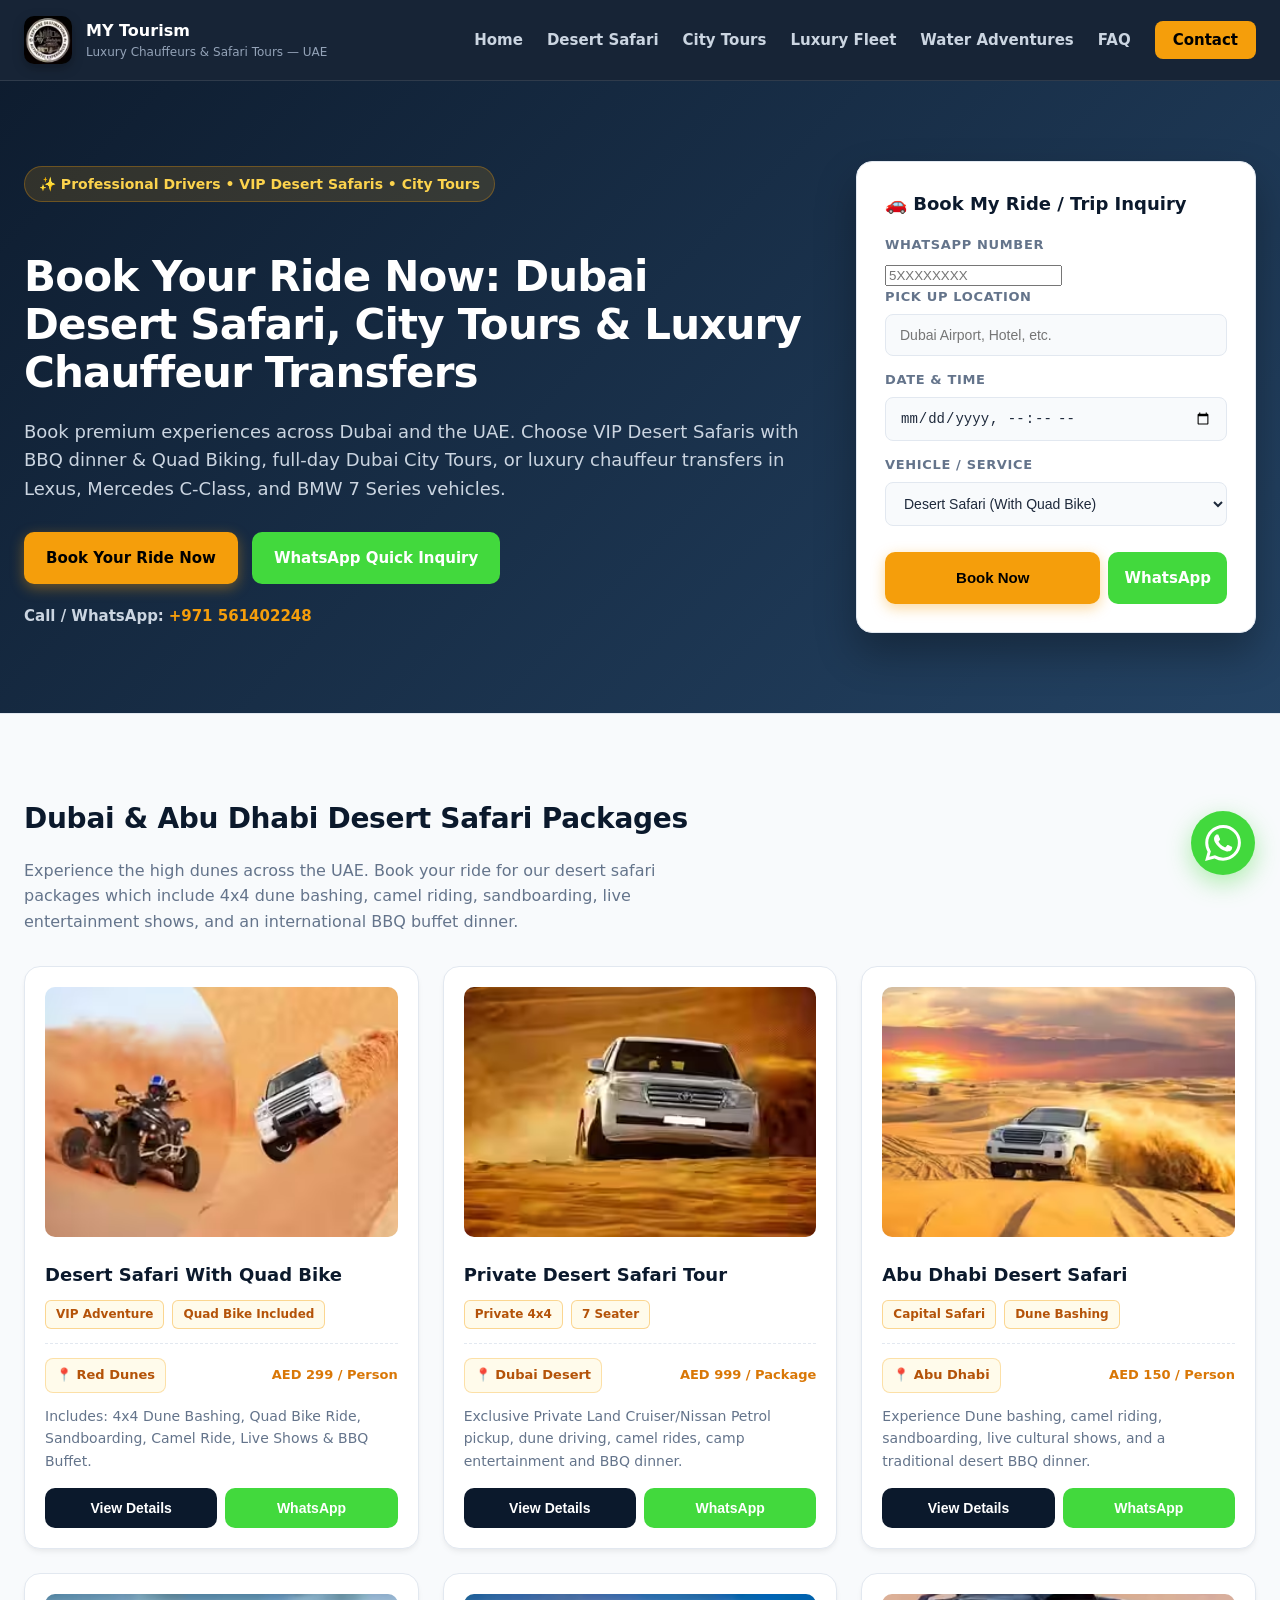
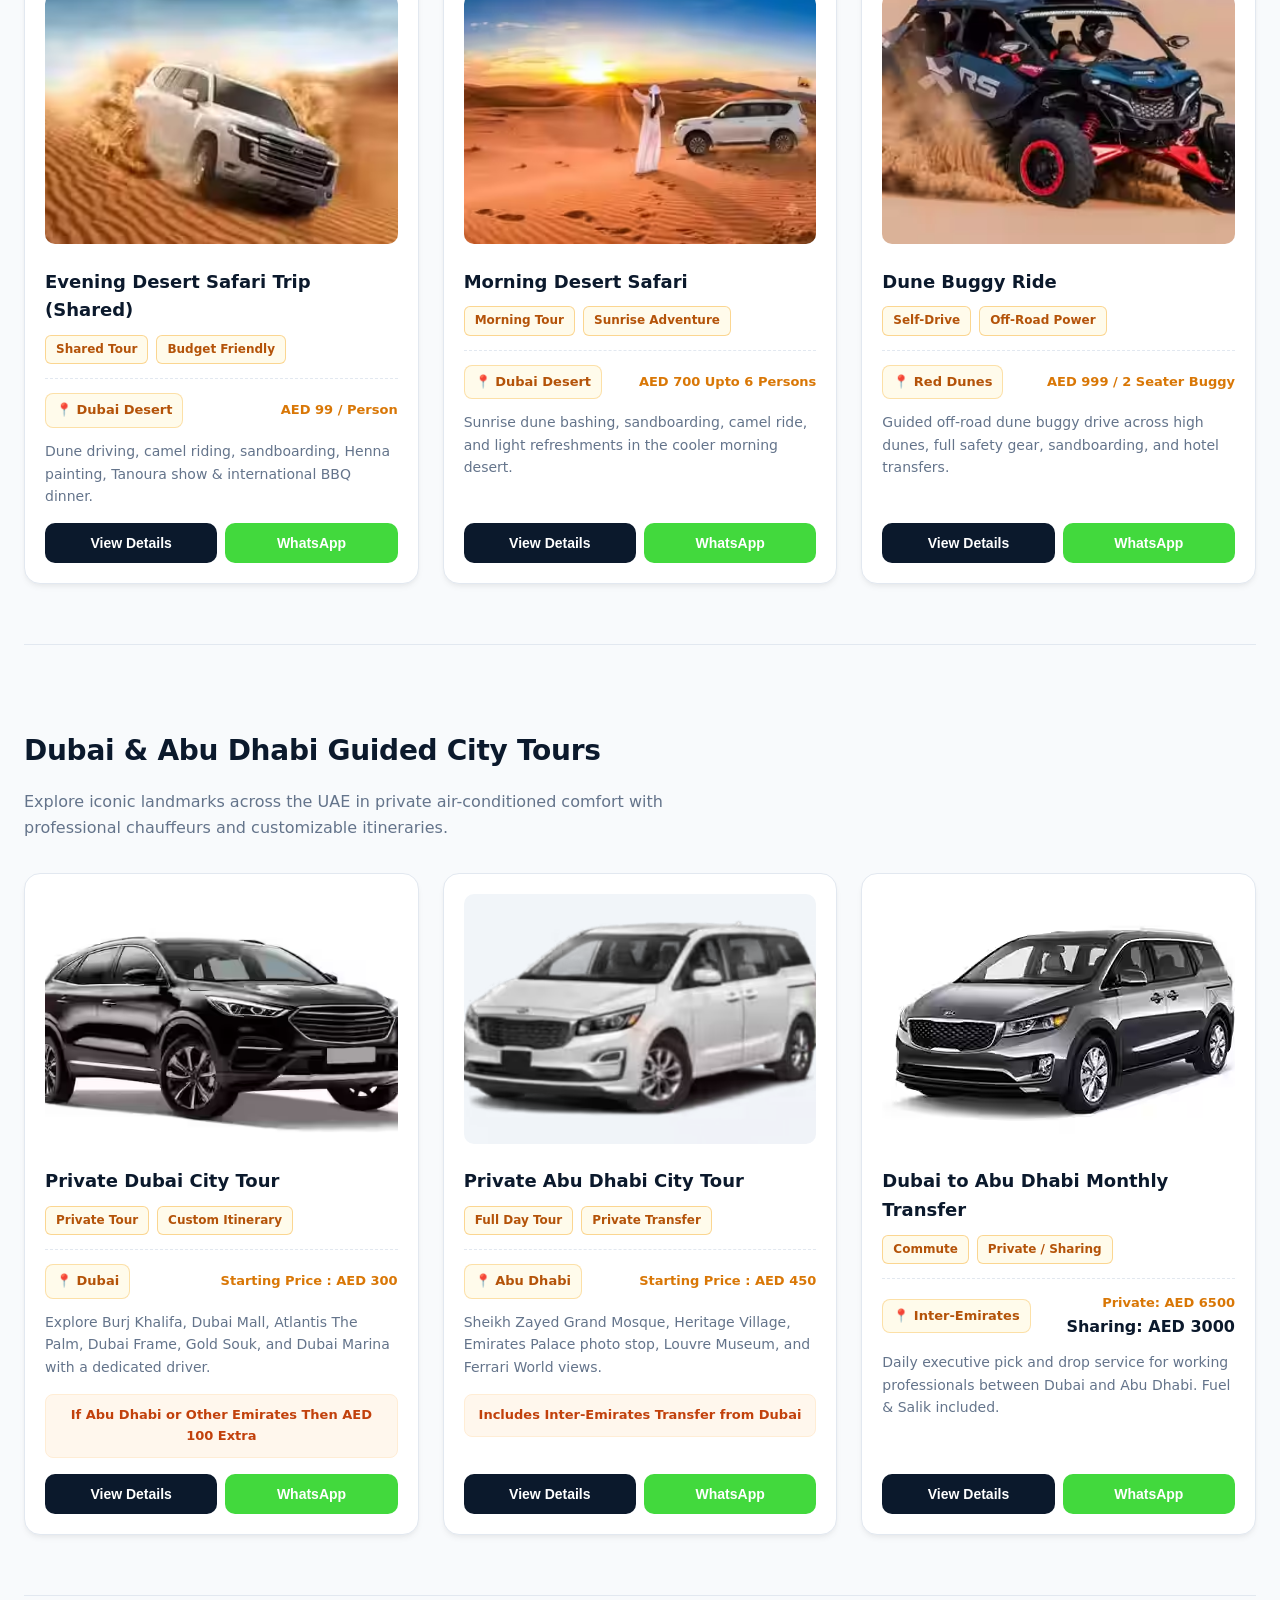
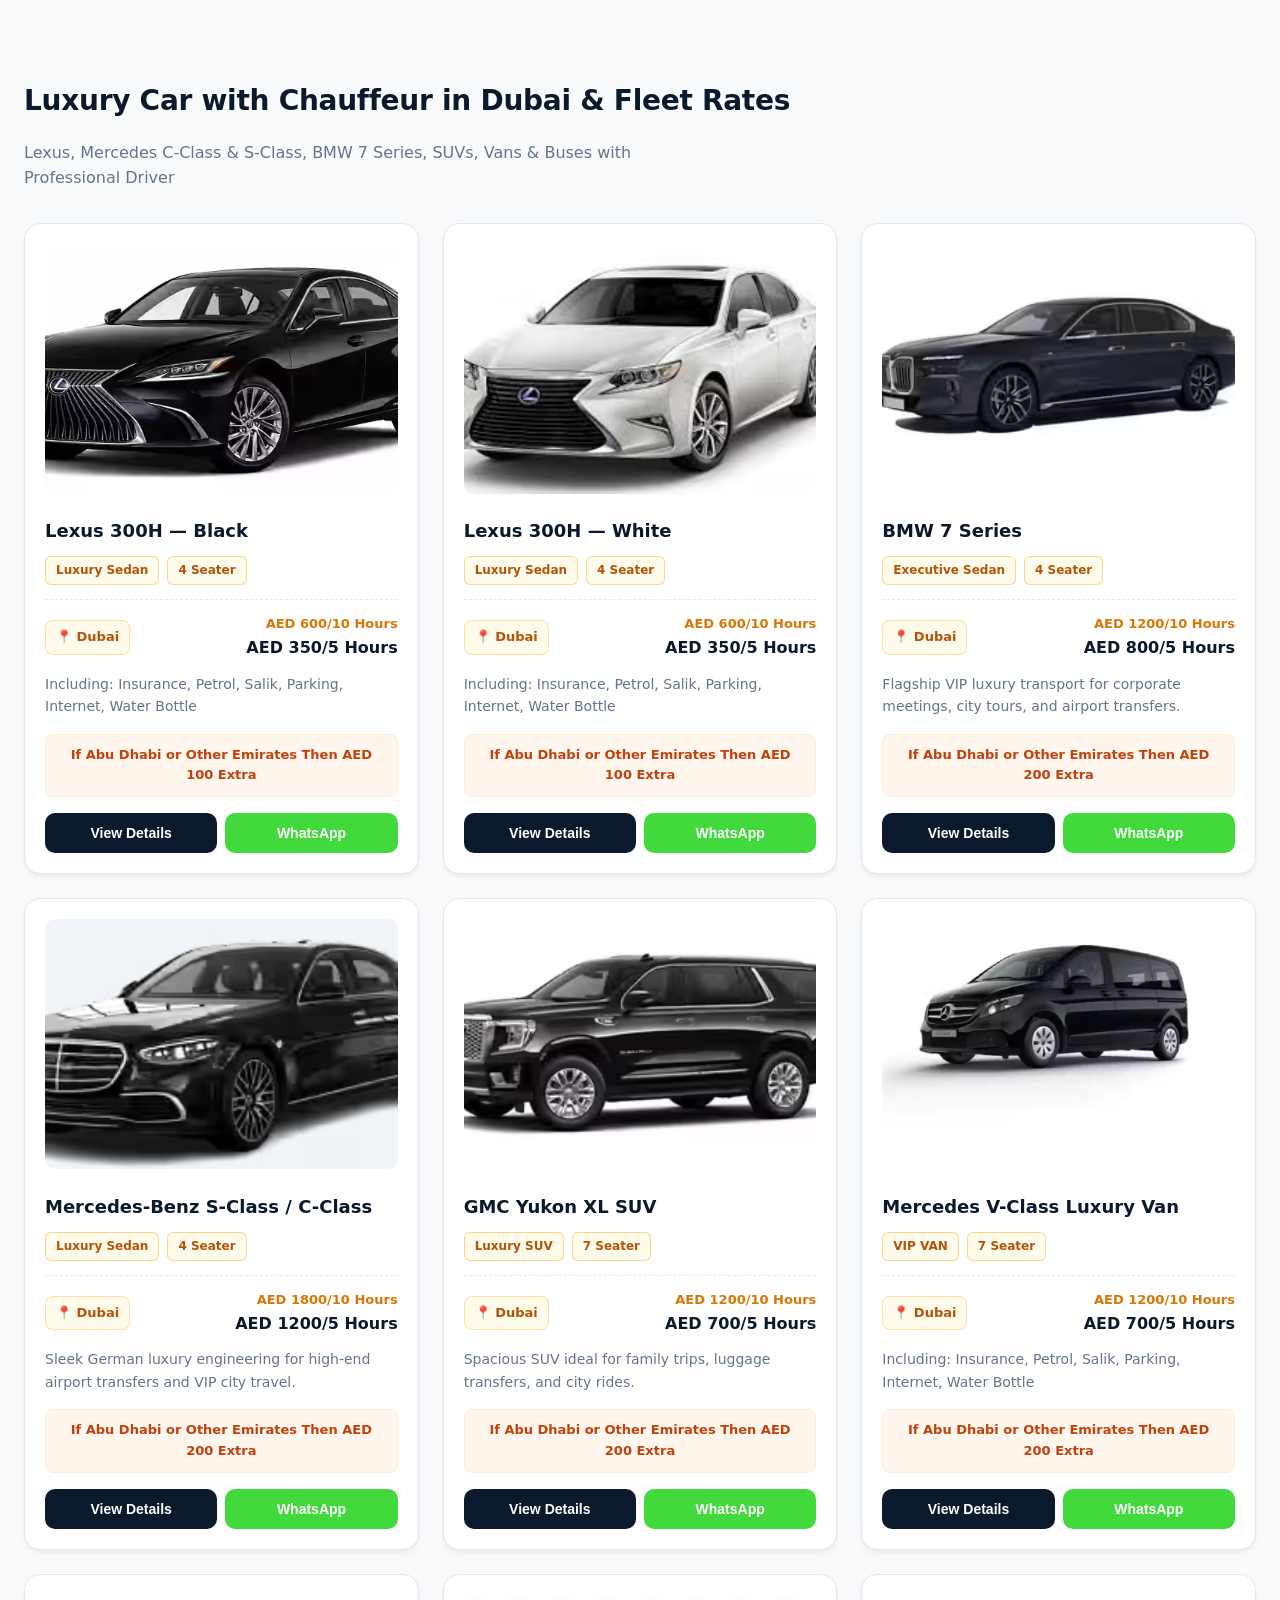
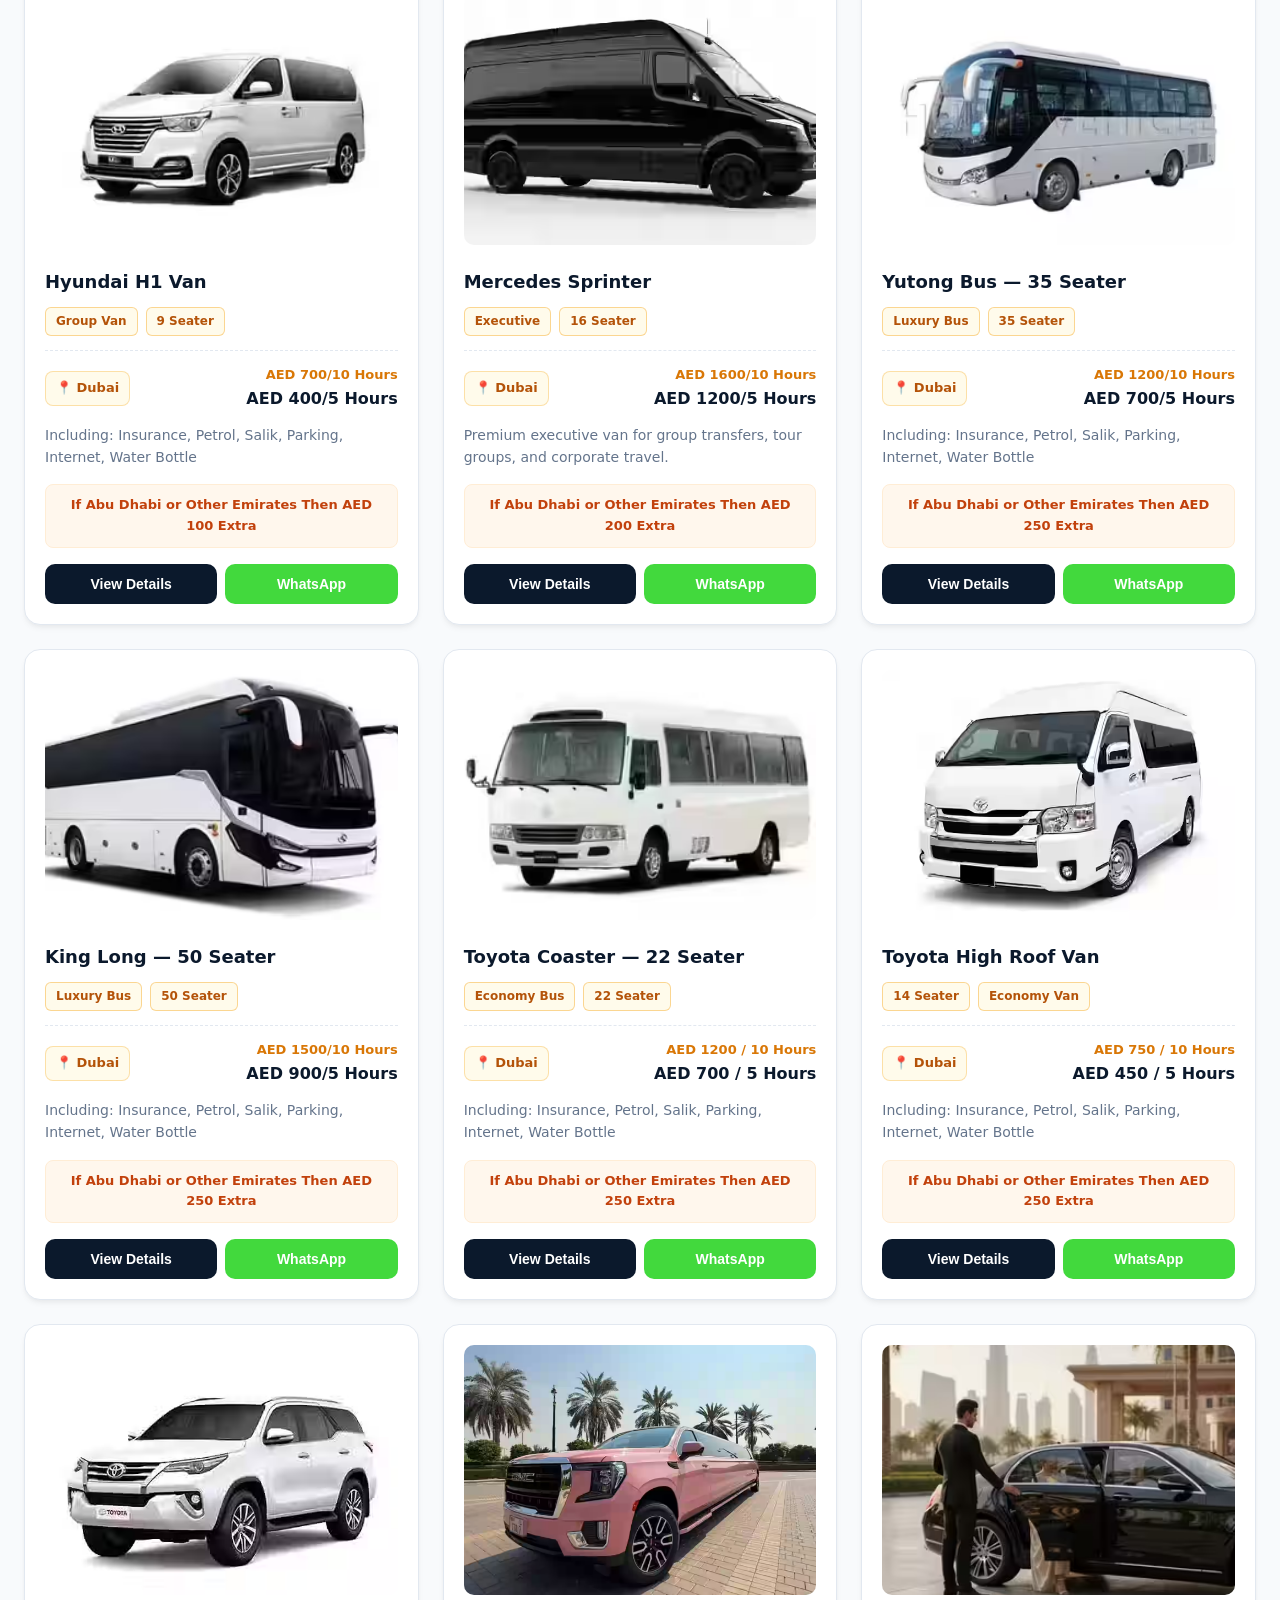
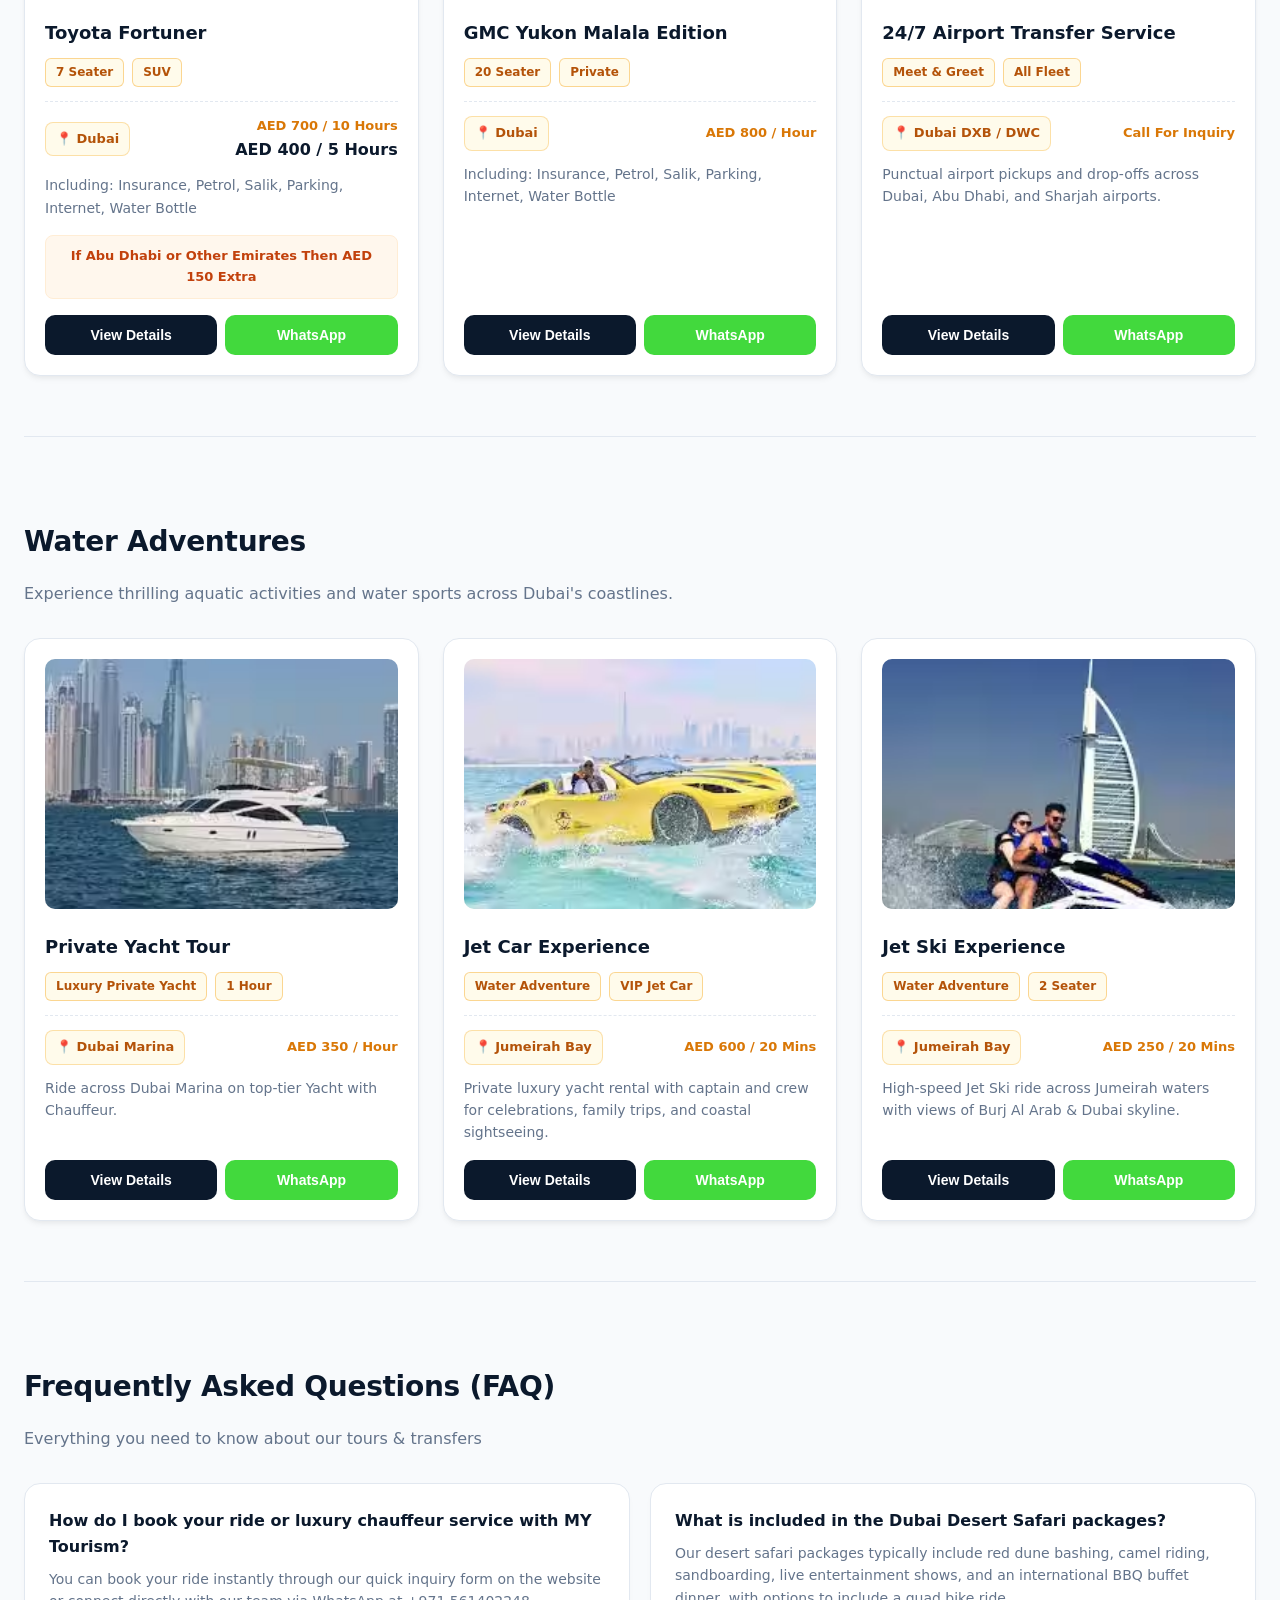
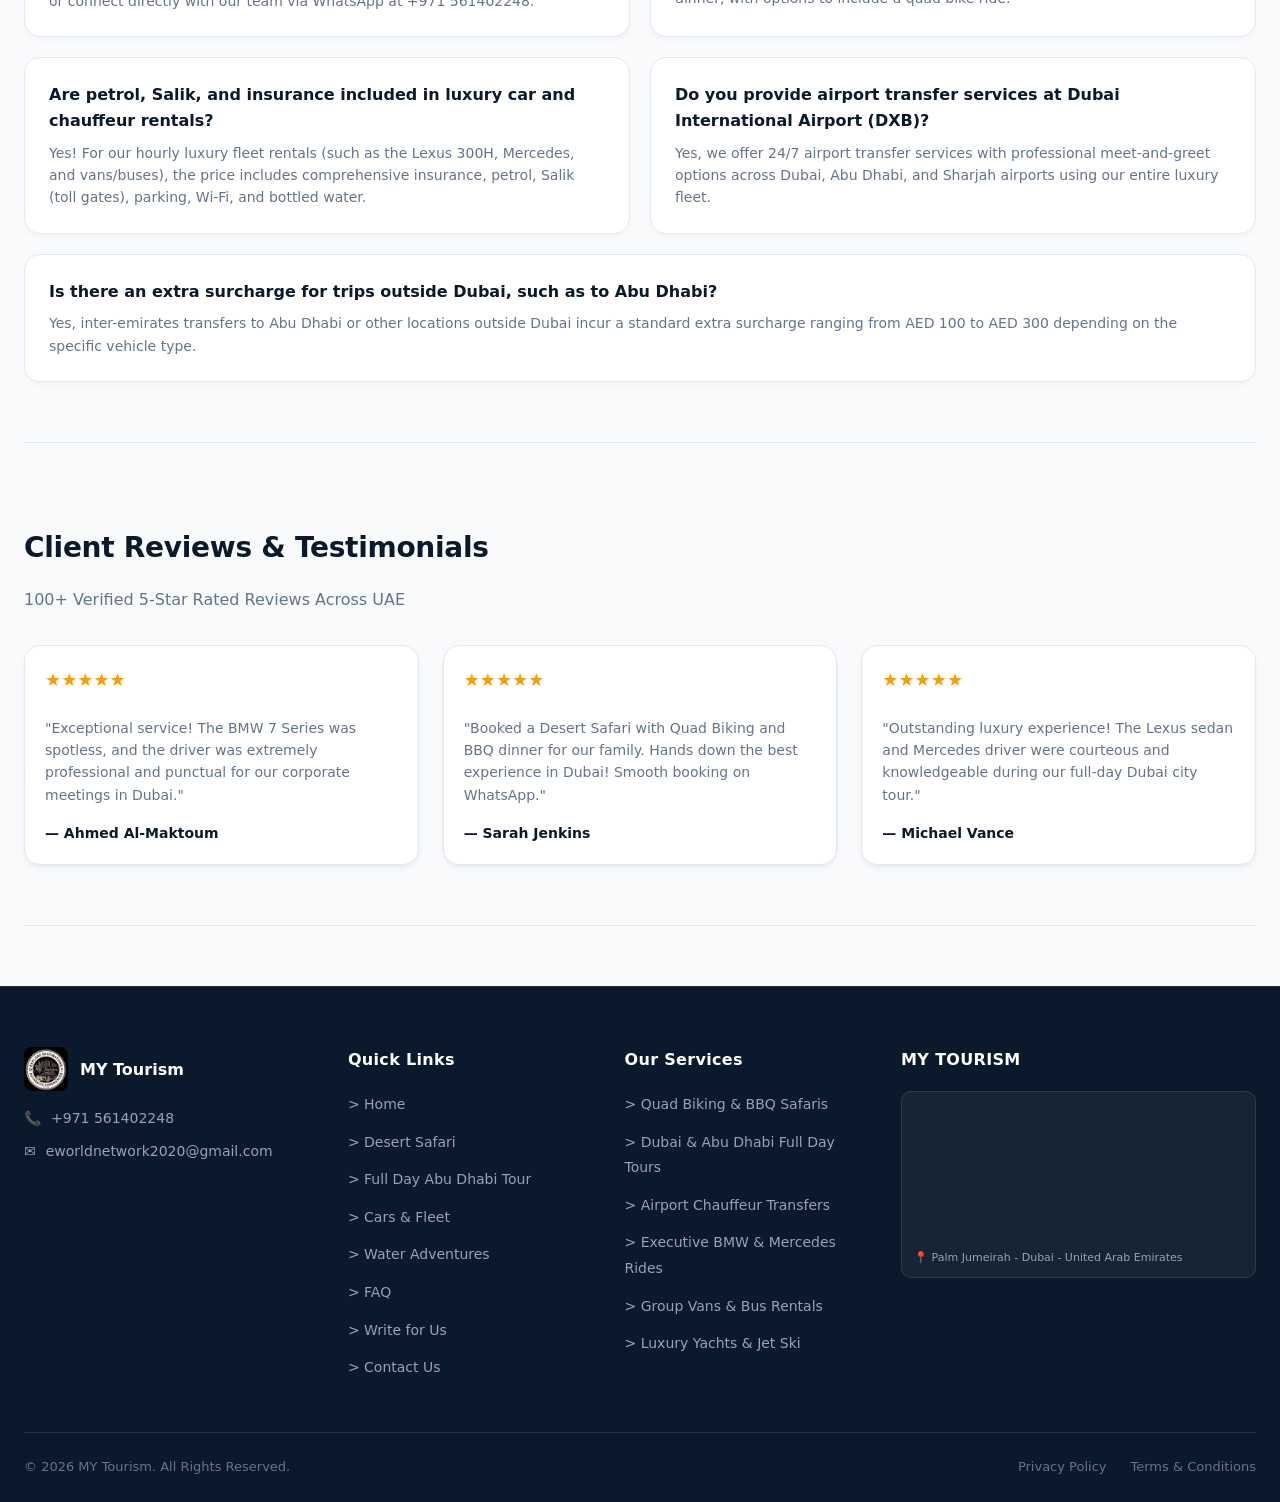
==== commit f1c65e3d: "Add files via upload" ====
--- a/index.html
+++ b/index.html
@@ -182,7 +182,7 @@
           "itemOffered": {
             "@type": "Service",
             "name": "Desert Safari BBQ Dinner (Shared)",
-            "description": "Dune driving, camel riding, sandboarding, Henna painting, Tanoura show & international BBQ dinner."
+            "description": "Dune driving, camel riding, sandboarding, Henna painting, Tanoura show & international BBQ buffet dinner."
           },
           "price": "99",
           "priceCurrency": "AED"
@@ -191,20 +191,20 @@
           "@type": "Offer",
           "itemOffered": {
             "@type": "Service",
-            "name": "Full Day Dubai City Tour",
+            "name": "Private Dubai City Tour",
             "description": "Guided tour covering Burj Khalifa, Dubai Mall, Atlantis The Palm, Dubai Frame, Gold Souk, and Dubai Marina."
           },
-          "price": "600",
+          "price": "300",
           "priceCurrency": "AED"
         },
         {
           "@type": "Offer",
           "itemOffered": {
             "@type": "Service",
-            "name": "Full Day Abu Dhabi City Tour",
+            "name": "Private Abu Dhabi City Tour",
             "description": "Grand Mosque, Heritage Village, Emirates Palace photo stop, Louvre Museum photo stop, and Ferrari World view."
           },
-          "price": "700",
+          "price": "450",
           "priceCurrency": "AED"
         },
         {
@@ -384,6 +384,18 @@
   .btn-outline { border: 2px solid rgba(255, 255, 255, 0.8); color: #ffffff; background: transparent; }
   .btn-outline:hover { background: rgba(255, 255, 255, 0.1); border-color: #fff; }
 
+  /* WhatsApp Buttons Color (#42D93D) */
+  .whatsapp-btn, .whatsapp-float {
+    background: #42D93D !important;
+    border-color: #42D93D !important;
+    color: #ffffff !important;
+  }
+  .whatsapp-btn:hover, .whatsapp-float:hover {
+    background: #39c435 !important;
+    border-color: #39c435 !important;
+    color: #ffffff !important;
+  }
+
   /* Booking Sidebar */
   .hero-right {
     background: var(--card-bg);
@@ -499,7 +511,7 @@
   .faq-question { font-weight: 800; font-size: 16px; color: var(--primary); margin-bottom: 8px; }
   .faq-answer { font-size: 14px; color: var(--text-muted); line-height: 1.6; }
 
-  /* WhatsApp Float Button */
+  /* WhatsApp Float Button with overflow hidden to clip any square corners perfectly */
   .whatsapp-float {
     position: fixed;
     bottom: 25px;
@@ -507,14 +519,15 @@
     width: 64px;
     height: 64px;
     border-radius: 50%;
+    overflow: hidden;
     z-index: 999;
     display: flex;
     align-items: center;
     justify-content: center;
     text-decoration: none;
-    box-shadow: 0 8px 24px rgba(37, 211, 102, 0.4);
+    box-shadow: 0 8px 24px rgba(66, 217, 61, 0.4);
     transition: transform 0.3s ease;
-    background: #25d366;
+    background: #42D93D;
   }
   .whatsapp-float:hover { transform: scale(1.1); }
   .whatsapp-icon { width: 36px; height: 36px; object-fit: contain; filter: brightness(0) invert(1); }
@@ -611,7 +624,7 @@
       <div id="detail-surcharge" class="surcharge" style="display: none;"></div>
 
       <div style="display: flex; gap: 12px; margin-top: 24px;">
-        <button id="detail-whatsapp-btn" class="btn btn-primary" style="flex: 1; justify-content: center; background: #25D366; color: #fff;">Book via WhatsApp</button>
+        <button id="detail-whatsapp-btn" class="btn whatsapp-btn" style="flex: 1; justify-content: center;">Book via WhatsApp</button>
       </div>
     </div>
   </div>
@@ -630,7 +643,7 @@
         <p class="lead">Book premium experiences across Dubai and the UAE. Choose VIP Desert Safaris with BBQ dinner & Quad Biking, full-day Dubai City Tours, or luxury chauffeur transfers in Lexus, Mercedes C-Class, and BMW 7 Series vehicles.</p>
         <div class="hero-actions">
           <a class="btn btn-primary" href="#fleet" onclick="navigateToSection('fleet'); return false;">Book Your Ride Now</a>
-          <a class="btn btn-outline" href="https://wa.me/971561402248" target="_blank" rel="noopener">WhatsApp Quick Inquiry</a>
+          <a class="btn whatsapp-btn" href="https://wa.me/971561402248" target="_blank" rel="noopener">WhatsApp Quick Inquiry</a>
         </div>
         <div style="margin-top: 20px; color: #cbd5e1; font-size: 15px;"><strong>Call / WhatsApp:</strong> <a href="tel:+971561402248" style="color: var(--accent); font-weight: 800; text-decoration: none;">+971 561402248</a></div>
       </div>
@@ -653,8 +666,8 @@
             <option>Desert Safari (With Quad Bike)</option>
             <option>Desert Safari (BBQ Dinner)</option>
             <option>Abu Dhabi Desert Safari</option>
-            <option>Full Day Abu Dhabi City Tour</option>
-            <option>Dubai City Tour</option>
+            <option>Private Abu Dhabi City Tour</option>
+            <option>Private Dubai City Tour</option>
             <option>Lexus 300H Sedan</option>
             <option>Mercedes C-Class / S-Class</option>
             <option>BMW 7 Series</option>
@@ -667,7 +680,7 @@
           
           <div style="display: flex; gap: 8px; margin-top: 12px;">
             <button class="btn btn-primary" type="submit" style="flex: 1; justify-content: center;">Book Now</button>
-            <a class="btn btn-outline" href="https://wa.me/971561402248" target="_blank" rel="noopener" style="color: #ffffff; border-color: #25D366; background: #25D366; padding: 14px 16px; text-decoration: none; display: inline-flex; align-items: center; justify-content: center;">WhatsApp</a>
+            <a class="btn whatsapp-btn" href="https://wa.me/971561402248" target="_blank" rel="noopener" style="padding: 14px 16px; text-decoration: none; display: inline-flex; align-items: center; justify-content: center;">WhatsApp</a>
           </div>
         </form>
       </aside>
@@ -693,7 +706,7 @@
           </div>
           <div class="card-actions">
             <button class="action-btn detail-btn" onclick="openServiceDetail('safari-quad')">View Details</button>
-            <button class="action-btn" onclick="openWhats('Desert Safari With Quad Bike')">WhatsApp</button>
+            <button class="action-btn whatsapp-btn" onclick="openWhats('Desert Safari With Quad Bike')">WhatsApp</button>
           </div>
         </div>
 
@@ -708,7 +721,7 @@
           </div>
           <div class="card-actions">
             <button class="action-btn detail-btn" onclick="openServiceDetail('safari-private')">View Details</button>
-            <button class="action-btn" onclick="openWhats('Private Desert Safari Trip')">WhatsApp</button>
+            <button class="action-btn whatsapp-btn" onclick="openWhats('Private Desert Safari Trip')">WhatsApp</button>
           </div>
         </div>
 
@@ -723,7 +736,7 @@
           </div>
           <div class="card-actions">
             <button class="action-btn detail-btn" onclick="openServiceDetail('safari-abudhabi')">View Details</button>
-            <button class="action-btn" onclick="openWhats('Abu Dhabi Desert Safari')">WhatsApp</button>
+            <button class="action-btn whatsapp-btn" onclick="openWhats('Abu Dhabi Desert Safari')">WhatsApp</button>
           </div>
         </div>
 
@@ -738,7 +751,7 @@
           </div>
           <div class="card-actions">
             <button class="action-btn detail-btn" onclick="openServiceDetail('safari-shared')">View Details</button>
-            <button class="action-btn" onclick="openWhats('Desert Safari Shared Trip')">WhatsApp</button>
+            <button class="action-btn whatsapp-btn" onclick="openWhats('Desert Safari Shared Trip')">WhatsApp</button>
           </div>
         </div>
 
@@ -753,7 +766,7 @@
           </div>
           <div class="card-actions">
             <button class="action-btn detail-btn" onclick="openServiceDetail('safari-morning')">View Details</button>
-            <button class="action-btn" onclick="openWhats('Morning Desert Safari')">WhatsApp</button>
+            <button class="action-btn whatsapp-btn" onclick="openWhats('Morning Desert Safari')">WhatsApp</button>
           </div>
         </div>
 
@@ -768,7 +781,7 @@
           </div>
           <div class="card-actions">
             <button class="action-btn detail-btn" onclick="openServiceDetail('buggy-ride')">View Details</button>
-            <button class="action-btn" onclick="openWhats('Dune Buggy Ride')">WhatsApp</button>
+            <button class="action-btn whatsapp-btn" onclick="openWhats('Dune Buggy Ride')">WhatsApp</button>
           </div>
         </div>
       </div>
@@ -784,33 +797,33 @@
       <div class="grid">
         <div class="card">
           <div>
-            <img loading="lazy" src="images/dubai-city-tour.avif?v=20260817" alt="Full Day Dubai City Tour" width="400" height="250">
-            <div class="vehicle-name">Full Day Dubai City Tour</div>
+            <img loading="lazy" src="images/dubai-city-tour.avif?v=20260817" alt="Private Dubai City Tour" width="400" height="250">
+            <div class="vehicle-name">Private Dubai City Tour</div>
             <div class="badges"><div class="badge">Private Tour</div><div class="badge">Custom Itinerary</div></div>
             <div class="divider"></div>
-            <div class="meta-row"><div class="loc">📍 Dubai</div><div class="price"><small>AED 600 / 10 Hours</small>AED 350 / 5 Hours</div></div>
+            <div class="meta-row"><div class="loc">📍 Dubai</div><div class="price"><small>Starting Price : AED 300</small></div></div>
             <div class="includes">Explore Burj Khalifa, Dubai Mall, Atlantis The Palm, Dubai Frame, Gold Souk, and Dubai Marina with a dedicated driver.</div>
             <div class="surcharge">If Abu Dhabi or Other Emirates Then AED 100 Extra</div>
           </div>
           <div class="card-actions">
             <button class="action-btn detail-btn" onclick="openServiceDetail('tour-dubai')">View Details</button>
-            <button class="action-btn" onclick="openWhats('Full Day Dubai City Tour')">WhatsApp</button>
+            <button class="action-btn whatsapp-btn" onclick="openWhats('Private Dubai City Tour')">WhatsApp</button>
           </div>
         </div>
 
         <div class="card" id="abu-dhabi-tour">
           <div>
-            <img loading="lazy" src="images/abu-dhabi-city-tour.avif?v=20260817" alt="Full Day Abu Dhabi City Tour" width="400" height="250">
-            <div class="vehicle-name">Full Day Abu Dhabi City Tour</div>
+            <img loading="lazy" src="images/abu-dhabi-city-tour.avif?v=20260817" alt="Private Abu Dhabi City Tour" width="400" height="250">
+            <div class="vehicle-name">Private Abu Dhabi City Tour</div>
             <div class="badges"><div class="badge">Full Day Tour</div><div class="badge">Private Transfer</div></div>
             <div class="divider"></div>
-            <div class="meta-row"><div class="loc">📍 Abu Dhabi</div><div class="price"><small>AED 700 / 10 Hours</small></div></div>
+            <div class="meta-row"><div class="loc">📍 Abu Dhabi</div><div class="price"><small>Starting Price : AED 450</small></div></div>
             <div class="includes">Sheikh Zayed Grand Mosque, Heritage Village, Emirates Palace photo stop, Louvre Museum, and Ferrari World views.</div>
             <div class="surcharge">Includes Inter-Emirates Transfer from Dubai</div>
           </div>
           <div class="card-actions">
             <button class="action-btn detail-btn" onclick="openServiceDetail('tour-abudhabi')">View Details</button>
-            <button class="action-btn" onclick="openWhats('Full Day Abu Dhabi City Tour')">WhatsApp</button>
+            <button class="action-btn whatsapp-btn" onclick="openWhats('Private Abu Dhabi City Tour')">WhatsApp</button>
           </div>
         </div>
 
@@ -825,7 +838,7 @@
           </div>
           <div class="card-actions">
             <button class="action-btn detail-btn" onclick="openServiceDetail('monthly-transfer')">View Details</button>
-            <button class="action-btn" onclick="openWhats('Monthly Transfer Dubai-AbuDhabi')">WhatsApp</button>
+            <button class="action-btn whatsapp-btn" onclick="openWhats('Monthly Transfer Dubai-AbuDhabi')">WhatsApp</button>
           </div>
         </div>
       </div>
@@ -850,7 +863,7 @@
           </div>
           <div class="card-actions">
             <button class="action-btn detail-btn" onclick="openServiceDetail('lexus-black')">View Details</button>
-            <button class="action-btn" onclick="openWhats('Lexus 300H Black')">WhatsApp</button>
+            <button class="action-btn whatsapp-btn" onclick="openWhats('Lexus 300H Black')">WhatsApp</button>
           </div>
         </div>
 
@@ -866,7 +879,7 @@
           </div>
           <div class="card-actions">
             <button class="action-btn detail-btn" onclick="openServiceDetail('lexus-white')">View Details</button>
-            <button class="action-btn" onclick="openWhats('Lexus 300H White')">WhatsApp</button>
+            <button class="action-btn whatsapp-btn" onclick="openWhats('Lexus 300H White')">WhatsApp</button>
           </div>
         </div>
 
@@ -882,7 +895,7 @@
           </div>
           <div class="card-actions">
             <button class="action-btn detail-btn" onclick="openServiceDetail('bmw-7')">View Details</button>
-            <button class="action-btn" onclick="openWhats('BMW 7 Series')">WhatsApp</button>
+            <button class="action-btn whatsapp-btn" onclick="openWhats('BMW 7 Series')">WhatsApp</button>
           </div>
         </div>
 
@@ -898,7 +911,7 @@
           </div>
           <div class="card-actions">
             <button class="action-btn detail-btn" onclick="openServiceDetail('mercedes-s')">View Details</button>
-            <button class="action-btn" onclick="openWhats('Mercedes Luxury Sedan')">WhatsApp</button>
+            <button class="action-btn whatsapp-btn" onclick="openWhats('Mercedes Luxury Sedan')">WhatsApp</button>
           </div>
         </div>
 
@@ -914,7 +927,7 @@
           </div>
           <div class="card-actions">
             <button class="action-btn detail-btn" onclick="openServiceDetail('gmc-yukon')">View Details</button>
-            <button class="action-btn" onclick="openWhats('GMC Yukon XL')">WhatsApp</button>
+            <button class="action-btn whatsapp-btn" onclick="openWhats('GMC Yukon XL')">WhatsApp</button>
           </div>
         </div>
 
@@ -930,7 +943,7 @@
           </div>
           <div class="card-actions">
             <button class="action-btn detail-btn" onclick="openServiceDetail('mercedes-v')">View Details</button>
-            <button class="action-btn" onclick="openWhats('MERCEDES V CLASS VAN')">WhatsApp</button>
+            <button class="action-btn whatsapp-btn" onclick="openWhats('MERCEDES V CLASS VAN')">WhatsApp</button>
           </div>
         </div>
 
@@ -946,7 +959,7 @@
           </div>
           <div class="card-actions">
             <button class="action-btn detail-btn" onclick="openServiceDetail('hyundai-h1')">View Details</button>
-            <button class="action-btn" onclick="openWhats('Hyundai H1')">WhatsApp</button>
+            <button class="action-btn whatsapp-btn" onclick="openWhats('Hyundai H1')">WhatsApp</button>
           </div>
         </div>
 
@@ -962,7 +975,7 @@
           </div>
           <div class="card-actions">
             <button class="action-btn detail-btn" onclick="openServiceDetail('mercedes-sprinter')">View Details</button>
-            <button class="action-btn" onclick="openWhats('Mercedes Sprinter')">WhatsApp</button>
+            <button class="action-btn whatsapp-btn" onclick="openWhats('Mercedes Sprinter')">WhatsApp</button>
           </div>
         </div>
 
@@ -978,7 +991,7 @@
           </div>
           <div class="card-actions">
             <button class="action-btn detail-btn" onclick="openServiceDetail('yutong-bus-card')">View Details</button>
-            <button class="action-btn" onclick="openWhats('Yutong Bus 35 Seater')">WhatsApp</button>
+            <button class="action-btn whatsapp-btn" onclick="openWhats('Yutong Bus 35 Seater')">WhatsApp</button>
           </div>
         </div>
 
@@ -994,7 +1007,7 @@
           </div>
           <div class="card-actions">
             <button class="action-btn detail-btn" onclick="openServiceDetail('king-long-card')">View Details</button>
-            <button class="action-btn" onclick="openWhats('King Long 50 Seater')">WhatsApp</button>
+            <button class="action-btn whatsapp-btn" onclick="openWhats('King Long 50 Seater')">WhatsApp</button>
           </div>
         </div>
 
@@ -1010,7 +1023,7 @@
           </div>
           <div class="card-actions">
             <button class="action-btn detail-btn" onclick="openServiceDetail('toyota-coaster')">View Details</button>
-            <button class="action-btn" onclick="openWhats('TOYOTA COASTER 22 Seater')">WhatsApp</button>
+            <button class="action-btn whatsapp-btn" onclick="openWhats('TOYOTA COASTER 22 Seater')">WhatsApp</button>
           </div>
         </div>
 
@@ -1026,7 +1039,7 @@
           </div>
           <div class="card-actions">
             <button class="action-btn detail-btn" onclick="openServiceDetail('airport-option-2')">View Details</button>
-            <button class="action-btn" onclick="openWhats('Toyota High Roof Van')">WhatsApp</button>
+            <button class="action-btn whatsapp-btn" onclick="openWhats('Toyota High Roof Van')">WhatsApp</button>
           </div>
         </div>
 
@@ -1042,7 +1055,7 @@
           </div>
           <div class="card-actions">
             <button class="action-btn detail-btn" onclick="openServiceDetail('airport-option-1')">View Details</button>
-            <button class="action-btn" onclick="openWhats('Toyota Fortuner')">WhatsApp</button>
+            <button class="action-btn whatsapp-btn" onclick="openWhats('Toyota Fortuner')">WhatsApp</button>
           </div>
         </div>
 
@@ -1057,7 +1070,7 @@
           </div>
           <div class="card-actions">
             <button class="action-btn detail-btn" onclick="openServiceDetail('GMC Yukon Malala Edition')">View Details</button>
-            <button class="action-btn" onclick="openWhats('GMC Yukon Malala Edition')">WhatsApp</button>
+            <button class="action-btn whatsapp-btn" onclick="openWhats('GMC Yukon Malala Edition')">WhatsApp</button>
           </div>
         </div>
 
@@ -1072,7 +1085,7 @@
           </div>
           <div class="card-actions">
             <button class="action-btn detail-btn" onclick="openServiceDetail('airport-service')">View Details</button>
-            <button class="action-btn" onclick="openWhats('Airport Transfer Service')">WhatsApp</button>
+            <button class="action-btn whatsapp-btn" onclick="openWhats('Airport Transfer Service')">WhatsApp</button>
           </div>
         </div>
       </div>
@@ -1096,7 +1109,7 @@
           </div>
           <div class="card-actions">
             <button class="action-btn detail-btn" onclick="openServiceDetail('Private Yacht Tour')">View Details</button>
-            <button class="action-btn" onclick="openWhats('Private Yacht Tour')">WhatsApp</button>
+            <button class="action-btn whatsapp-btn" onclick="openWhats('Private Yacht Tour')">WhatsApp</button>
           </div>
         </div>
 
@@ -1111,7 +1124,7 @@
           </div>
           <div class="card-actions">
             <button class="action-btn detail-btn" onclick="openServiceDetail('Jet Car Experiance')">View Details</button>
-            <button class="action-btn" onclick="openWhats('Jet Car Experience')">WhatsApp</button>
+            <button class="action-btn whatsapp-btn" onclick="openWhats('Jet Car Experience')">WhatsApp</button>
           </div>
         </div>
 
@@ -1126,7 +1139,7 @@
           </div>
           <div class="card-actions">
             <button class="action-btn detail-btn" onclick="openServiceDetail('water-adventure-3')">View Details</button>
-            <button class="action-btn" onclick="openWhats('Jet Ski Experience')">WhatsApp</button>
+            <button class="action-btn whatsapp-btn" onclick="openWhats('Jet Ski Experience')">WhatsApp</button>
           </div>
         </div>
       </div>
@@ -1257,7 +1270,9 @@
 </footer>
 
 <a href="https://wa.me/971561402248" class="whatsapp-float" target="_blank" rel="noopener" aria-label="Chat on WhatsApp">
-  <img src="images/whatsapp.avif?v=20260817" alt="WhatsApp" class="whatsapp-icon" width="36" height="36">
+  <svg class="whatsapp-icon" viewBox="0 0 24 24" width="36" height="36" fill="#ffffff">
+    <path d="M17.472 14.382c-.297-.149-1.758-.868-2.031-.967-.272-.099-.47-.149-.669.149-.198.297-.768.967-.941 1.165-.173.198-.347.223-.644.074-.297-.149-1.255-.462-2.39-1.475-.883-.788-1.48-1.761-1.653-2.059-.173-.297-.018-.458.13-.606.134-.133.297-.347.446-.521.151-.172.2-.296.3-.495.099-.198.05-.372-.025-.521-.075-.148-.669-1.611-.916-2.206-.242-.579-.487-.501-.669-.51l-.57-.01c-.198 0-.52.074-.792.372s-1.04 1.016-1.04 2.479 1.065 2.876 1.213 3.074c.149.198 2.096 3.2 5.077 4.487.709.306 1.262.489 1.694.626.712.226 1.36.194 1.872.118.571-.085 1.758-.719 2.006-1.413.248-.695.248-1.29.173-1.414-.074-.124-.272-.198-.57-.347m-5.421 7.403h-.004a9.87 9.87 0 01-5.031-1.378l-.361-.214-3.741.982.998-3.648-.235-.374a9.86 9.801 0 01-1.51-5.26c.001-5.45 4.436-9.884 9.888-9.884 2.64 0 5.122 1.03 6.988 2.898a9.825 9.825 0 012.893 6.994c-.003 5.45-4.437 9.884-9.885 9.884m8.413-18.297A11.815 11.815 0 0012.05 0C5.49 0 0.16 5.33 0.157 11.892c0 2.096.547 4.142 1.588 5.945L0.057 24l6.305-1.654a11.882 11.882 0 005.683 1.448h.005c6.558 0 11.89-5.335 11.893-11.893a11.821 11.821 0 00-3.48-8.413z"/>
+  </svg>
 </a>
 
 <script>
@@ -1425,8 +1440,8 @@
       surcharge: ""
     },
     "tour-dubai": {
-      title: "Full Day Dubai City Tour",
-      price: "AED 600 (10 Hours) | AED 350 (5 Hours)",
+      title: "Private Dubai City Tour",
+      price: "Starting Price : AED 300",
       image: "images/dubai-city-tour.avif?v=20260817",
       badges: ["Private Tour", "Custom Itinerary"],
       description: "Discover the breathtaking contrasts of old and modern Dubai with our private city tour.",
@@ -1434,8 +1449,8 @@
       surcharge: "If Abu Dhabi or Other Emirates Then AED 100 Extra"
     },
     "tour-abudhabi": {
-      title: "Full Day Abu Dhabi City Tour",
-      price: "AED 700 / 10 Hours",
+      title: "Private Abu Dhabi City Tour",
+      price: "Starting Price : AED 450",
       image: "images/abu-dhabi-city-tour.avif?v=20260817",
       badges: ["Full Day Tour", "Private Transfer"],
       description: "Explore the majestic capital of the UAE with our full-day private tour from Dubai.",
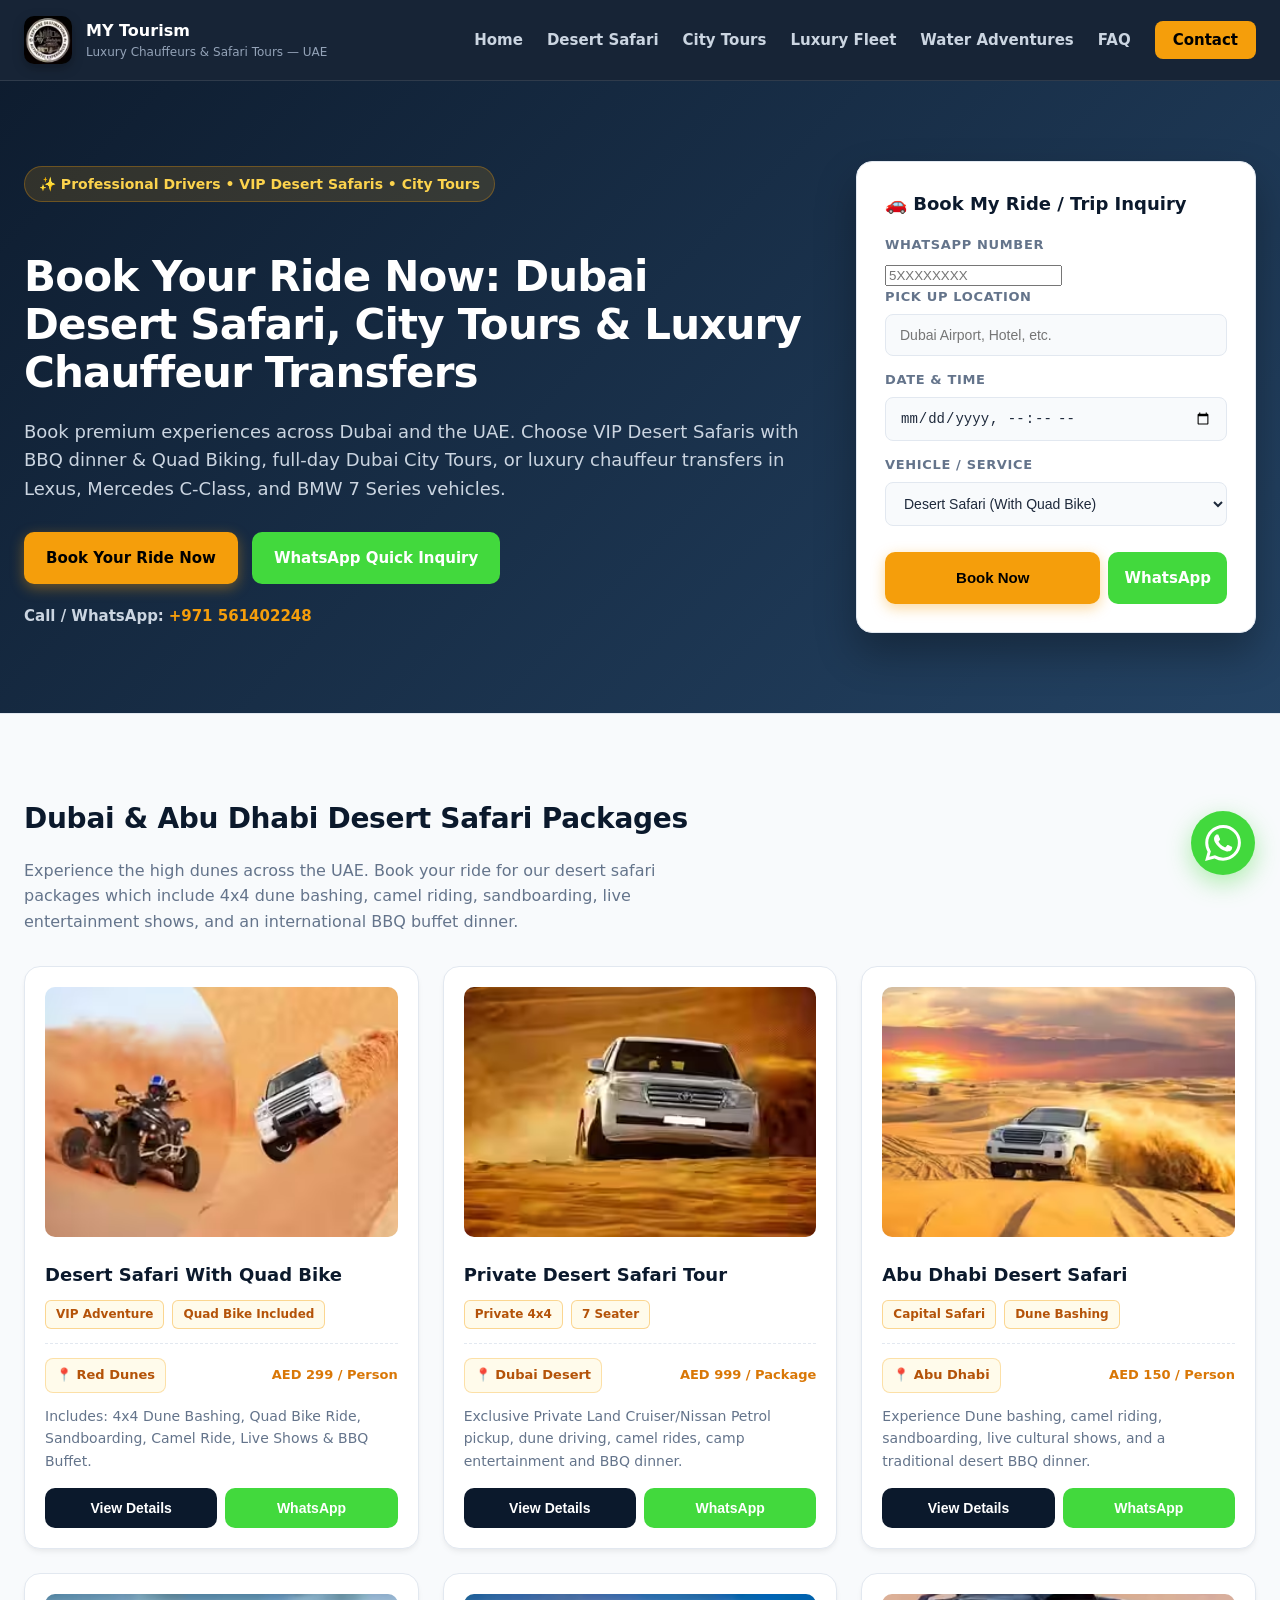
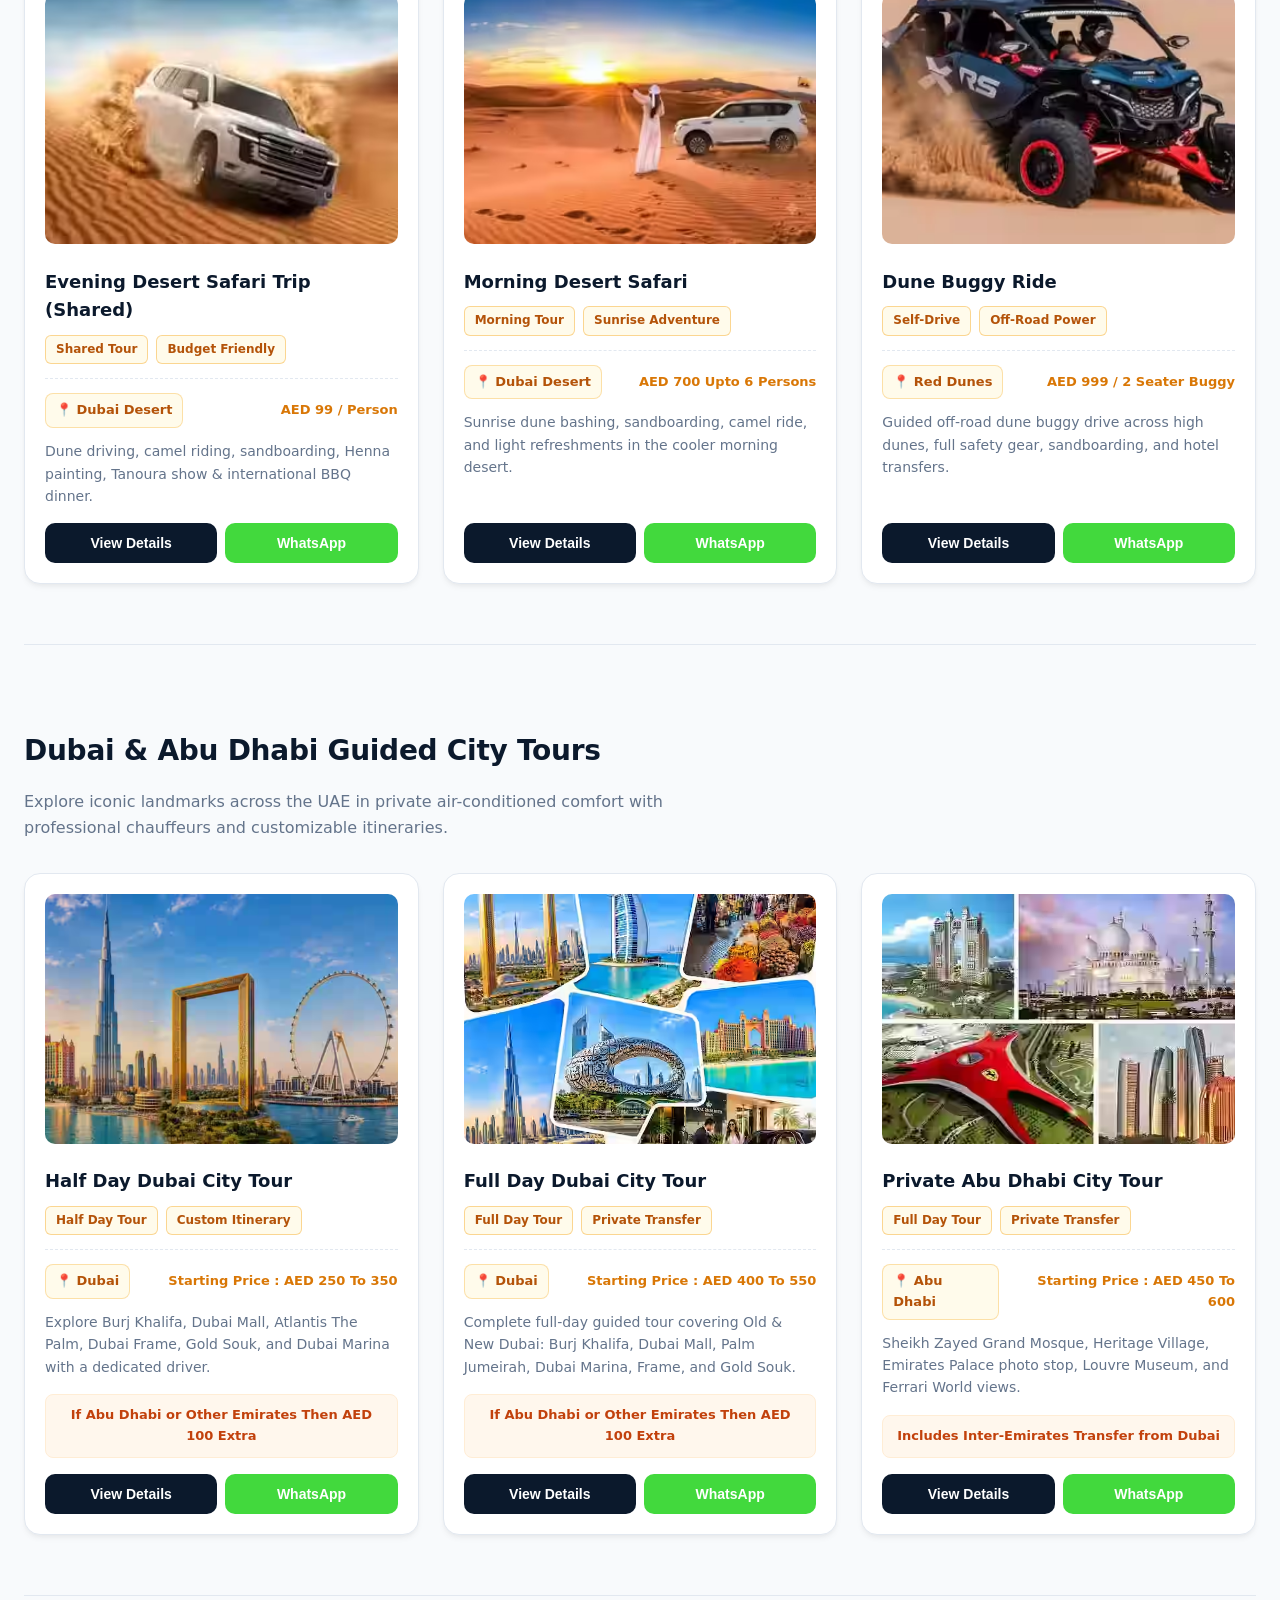
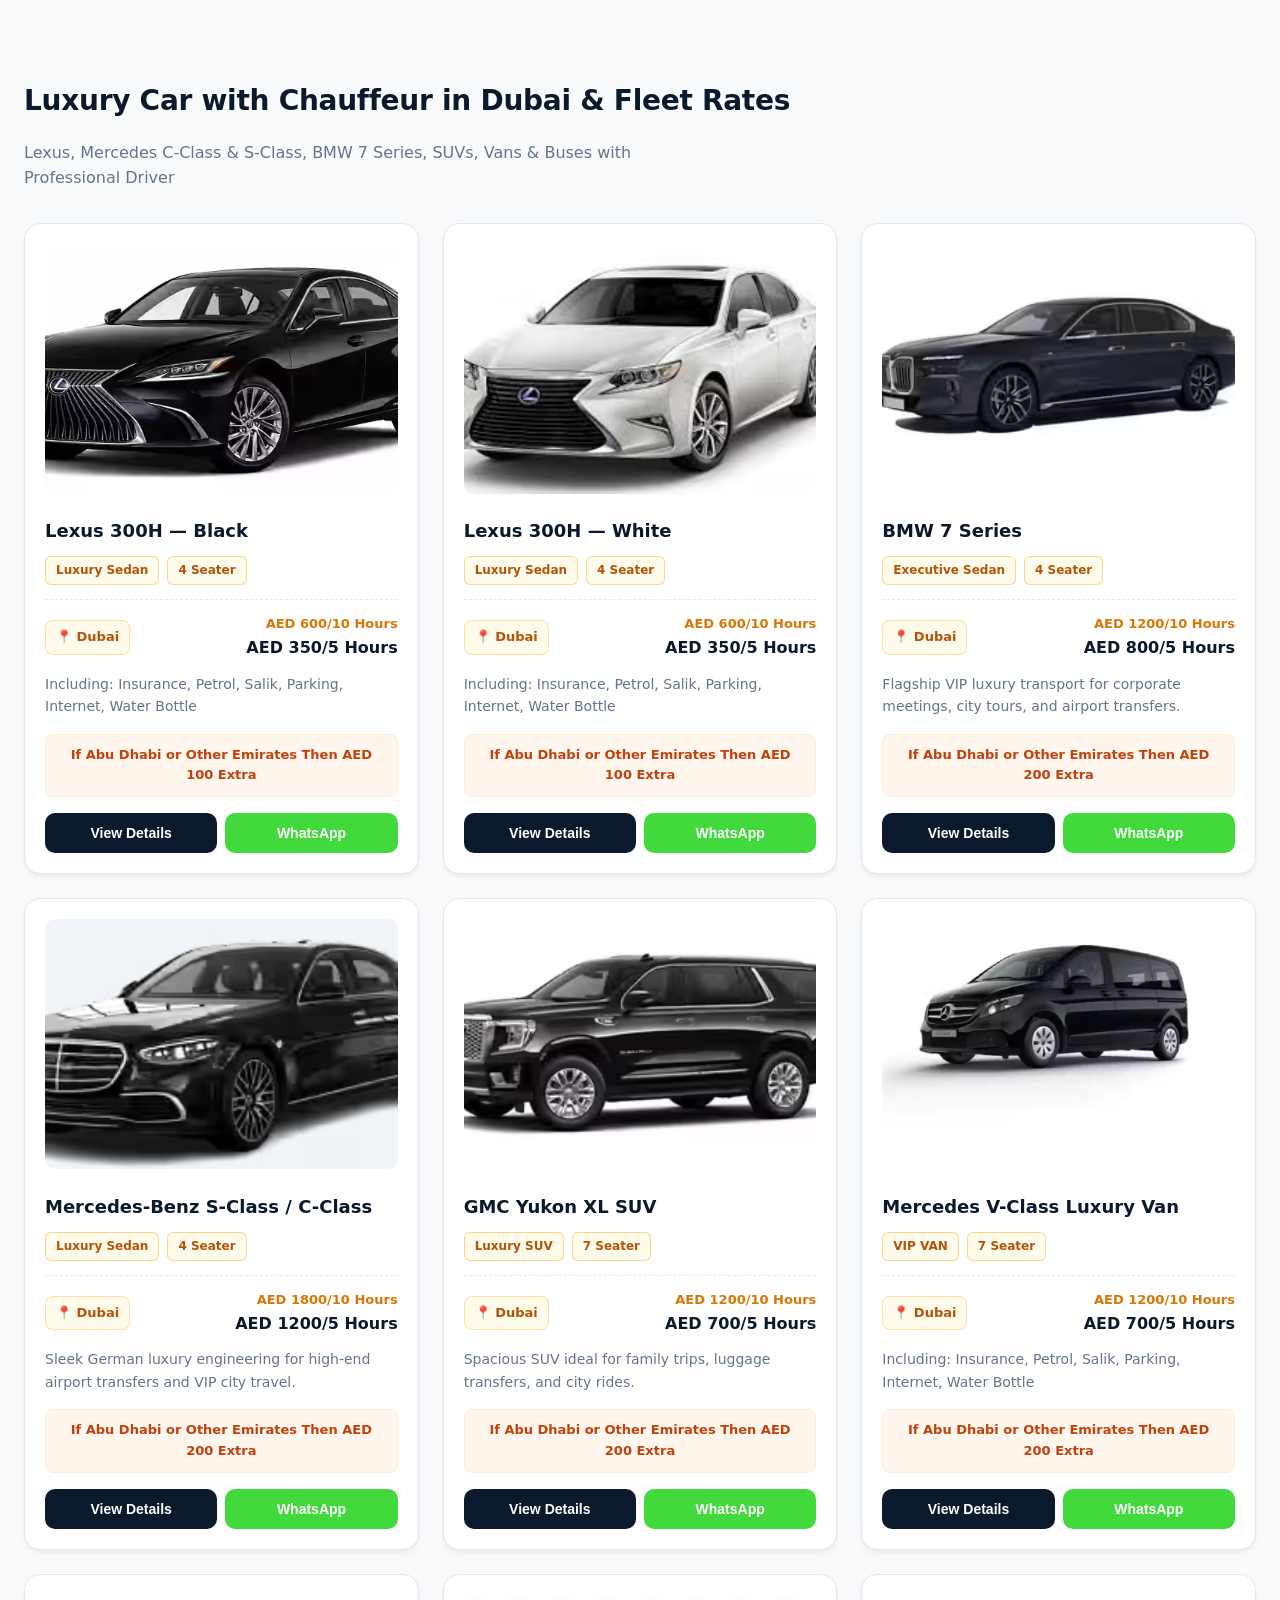
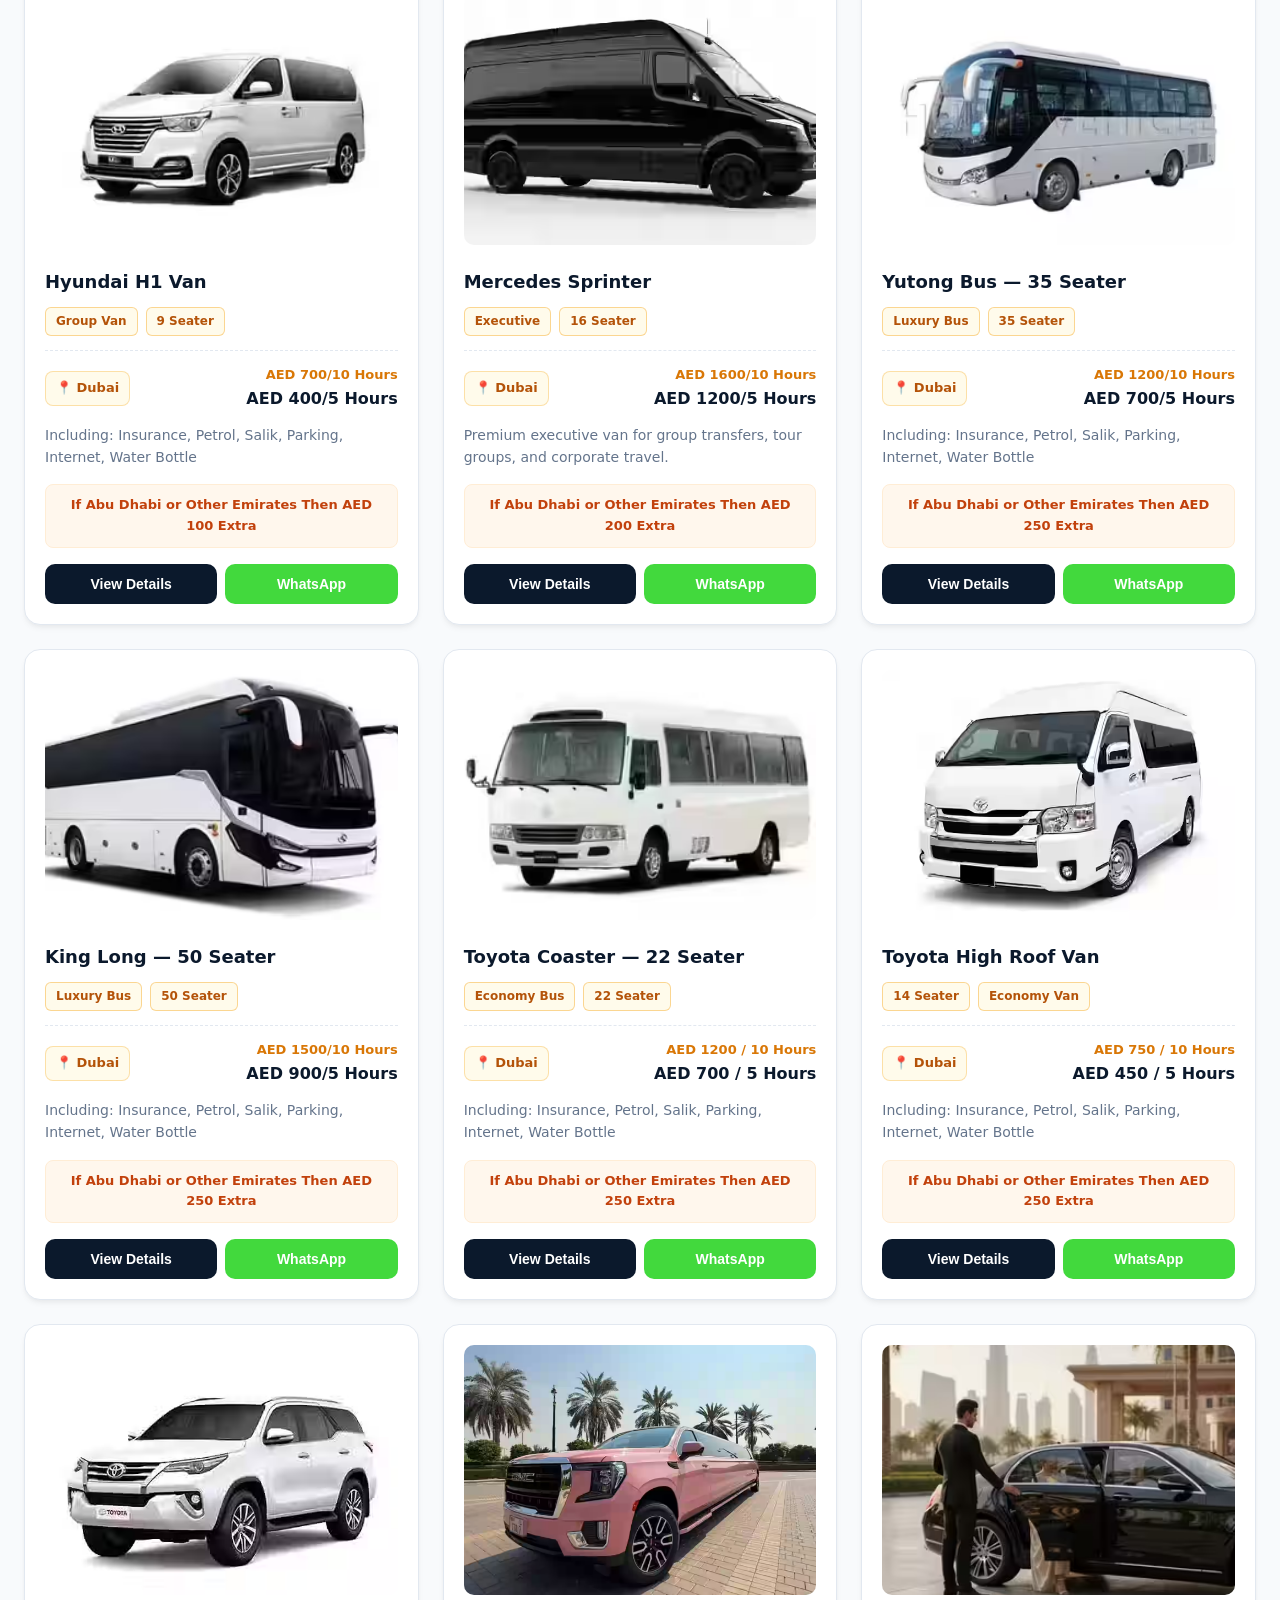
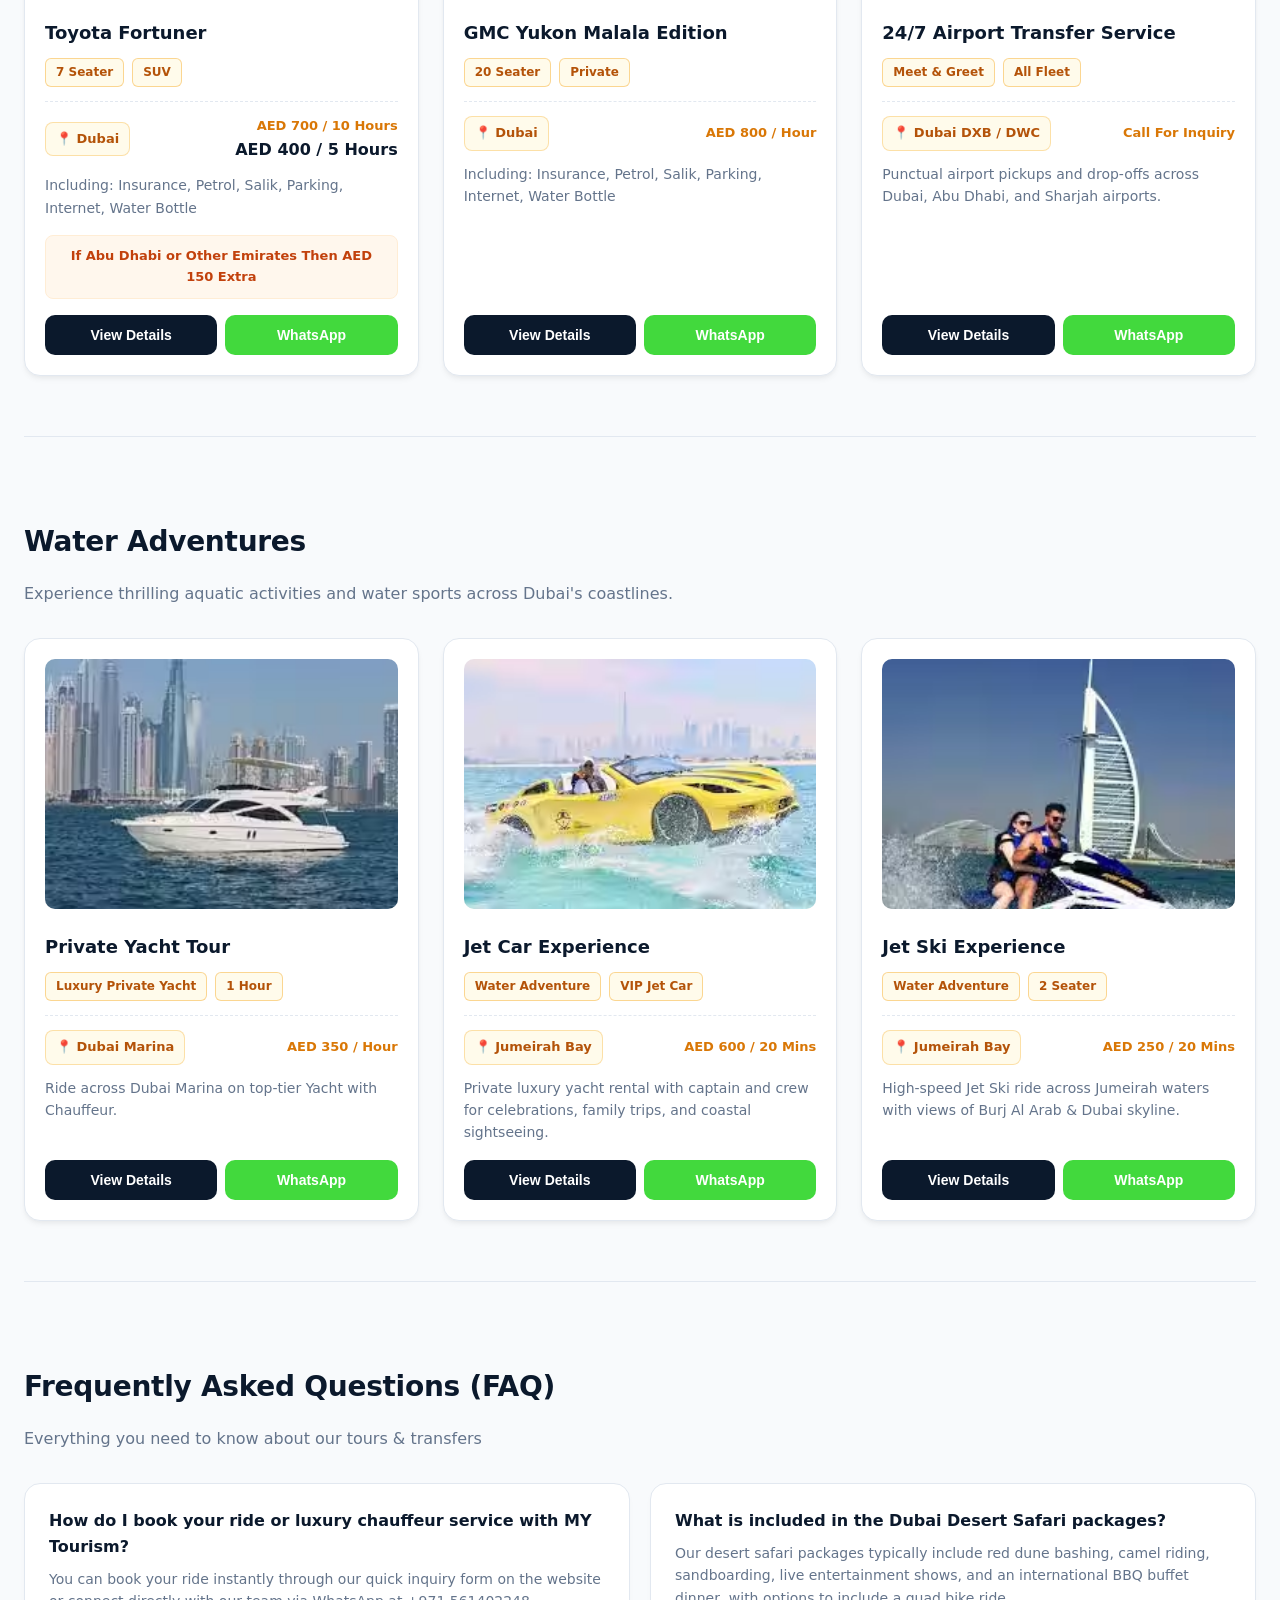
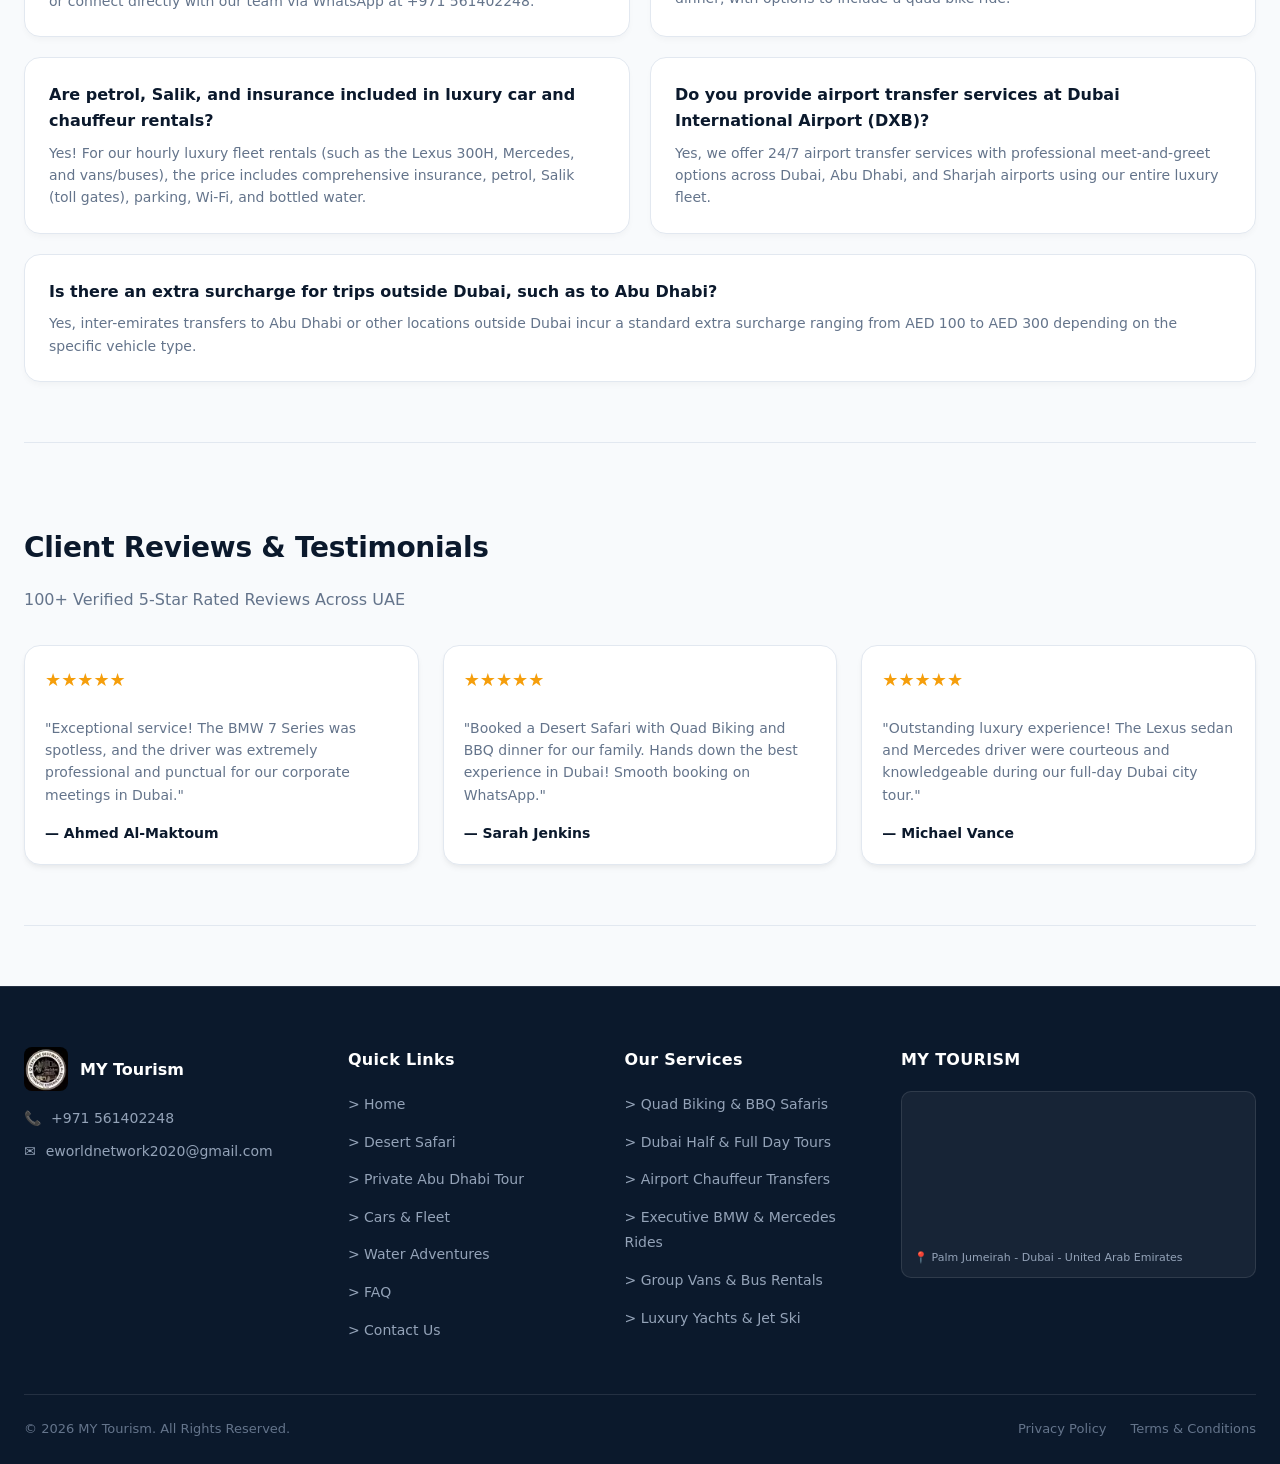
==== commit 11f9f3fe: "Add files via upload" ====
--- a/index.html
+++ b/index.html
@@ -191,10 +191,20 @@
           "@type": "Offer",
           "itemOffered": {
             "@type": "Service",
-            "name": "Private Dubai City Tour",
+            "name": "Half Day Dubai City Tour",
             "description": "Guided tour covering Burj Khalifa, Dubai Mall, Atlantis The Palm, Dubai Frame, Gold Souk, and Dubai Marina."
           },
           "price": "300",
+          "priceCurrency": "AED"
+        },
+        {
+          "@type": "Offer",
+          "itemOffered": {
+            "@type": "Service",
+            "name": "Full Day Dubai City Tour",
+            "description": "Comprehensive guided tour covering Old & New Dubai landmarks."
+          },
+          "price": "450",
           "priceCurrency": "AED"
         },
         {
@@ -206,14 +216,6 @@
           },
           "price": "450",
           "priceCurrency": "AED"
-        },
-        {
-          "@type": "Offer",
-          "itemOffered": {
-            "@type": "Service",
-            "name": "Luxury Chauffeur & Monthly Car Lift",
-            "description": "Executive private transfers, monthly car lifts, and inter-emirates chauffeur services across Dubai, Abu Dhabi, and Sharjah."
-          }
         }
       ]
     }
@@ -666,8 +668,9 @@
             <option>Desert Safari (With Quad Bike)</option>
             <option>Desert Safari (BBQ Dinner)</option>
             <option>Abu Dhabi Desert Safari</option>
+            <option>Half Day Dubai City Tour</option>
+            <option>Full Day Dubai City Tour</option>
             <option>Private Abu Dhabi City Tour</option>
-            <option>Private Dubai City Tour</option>
             <option>Lexus 300H Sedan</option>
             <option>Mercedes C-Class / S-Class</option>
             <option>BMW 7 Series</option>
@@ -795,50 +798,54 @@
       </div>
 
       <div class="grid">
-        <div class="card">
-          <div>
-            <img loading="lazy" src="images/dubai-city-tour.avif?v=20260817" alt="Private Dubai City Tour" width="400" height="250">
-            <div class="vehicle-name">Private Dubai City Tour</div>
-            <div class="badges"><div class="badge">Private Tour</div><div class="badge">Custom Itinerary</div></div>
-            <div class="divider"></div>
-            <div class="meta-row"><div class="loc">📍 Dubai</div><div class="price"><small>Starting Price : AED 300</small></div></div>
+        <!-- 1. Half Day Dubai City Tour -->
+        <div class="card">
+          <div>
+            <img loading="lazy" src="images/half-day-dubai-city-tour.avif" alt="Half Day Dubai City Tour" width="400" height="250">
+            <div class="vehicle-name">Half Day Dubai City Tour</div>
+            <div class="badges"><div class="badge">Half Day Tour</div><div class="badge">Custom Itinerary</div></div>
+            <div class="divider"></div>
+            <div class="meta-row"><div class="loc">📍 Dubai</div><div class="price"><small>Starting Price : AED 250 To 350</small></div></div>
             <div class="includes">Explore Burj Khalifa, Dubai Mall, Atlantis The Palm, Dubai Frame, Gold Souk, and Dubai Marina with a dedicated driver.</div>
             <div class="surcharge">If Abu Dhabi or Other Emirates Then AED 100 Extra</div>
           </div>
           <div class="card-actions">
-            <button class="action-btn detail-btn" onclick="openServiceDetail('tour-dubai')">View Details</button>
-            <button class="action-btn whatsapp-btn" onclick="openWhats('Private Dubai City Tour')">WhatsApp</button>
-          </div>
-        </div>
-
+            <button class="action-btn detail-btn" onclick="openServiceDetail('tour-dubai-half')">View Details</button>
+            <button class="action-btn whatsapp-btn" onclick="openWhats('Half Day Dubai City Tour')">WhatsApp</button>
+          </div>
+        </div>
+
+        <!-- 2. Full Day Dubai City Tour -->
+        <div class="card" id="full-day-dubai-tour">
+          <div>
+            <img loading="lazy" src="images/full-day-dubai-city-tour.avif" alt="Full Day Dubai City Tour" width="400" height="250">
+            <div class="vehicle-name">Full Day Dubai City Tour</div>
+            <div class="badges"><div class="badge">Full Day Tour</div><div class="badge">Private Transfer</div></div>
+            <div class="divider"></div> 
+            <div class="meta-row"><div class="loc">📍 Dubai</div><div class="price"><small>Starting Price : AED 400 To 550</small></div></div>
+            <div class="includes">Complete full-day guided tour covering Old & New Dubai: Burj Khalifa, Dubai Mall, Palm Jumeirah, Dubai Marina, Frame, and Gold Souk.</div>
+            <div class="surcharge">If Abu Dhabi or Other Emirates Then AED 100 Extra</div>
+          </div>
+          <div class="card-actions">
+            <button class="action-btn detail-btn" onclick="openServiceDetail('tour-dubai-full')">View Details</button>
+            <button class="action-btn whatsapp-btn" onclick="openWhats('Full Day Dubai City Tour')">WhatsApp</button>
+          </div>
+        </div>
+
+        <!-- 3. Private Abu Dhabi City Tour -->
         <div class="card" id="abu-dhabi-tour">
           <div>
-            <img loading="lazy" src="images/abu-dhabi-city-tour.avif?v=20260817" alt="Private Abu Dhabi City Tour" width="400" height="250">
+            <img loading="lazy" src="images/abu-dhabi-city-tour.avif" alt="Private Abu Dhabi City Tour" width="400" height="250">
             <div class="vehicle-name">Private Abu Dhabi City Tour</div>
             <div class="badges"><div class="badge">Full Day Tour</div><div class="badge">Private Transfer</div></div>
             <div class="divider"></div>
-            <div class="meta-row"><div class="loc">📍 Abu Dhabi</div><div class="price"><small>Starting Price : AED 450</small></div></div>
+            <div class="meta-row"><div class="loc">📍 Abu Dhabi</div><div class="price"><small>Starting Price : AED 450 To 600</small></div></div>
             <div class="includes">Sheikh Zayed Grand Mosque, Heritage Village, Emirates Palace photo stop, Louvre Museum, and Ferrari World views.</div>
             <div class="surcharge">Includes Inter-Emirates Transfer from Dubai</div>
           </div>
           <div class="card-actions">
             <button class="action-btn detail-btn" onclick="openServiceDetail('tour-abudhabi')">View Details</button>
             <button class="action-btn whatsapp-btn" onclick="openWhats('Private Abu Dhabi City Tour')">WhatsApp</button>
-          </div>
-        </div>
-
-        <div class="card">
-          <div>
-            <img loading="lazy" src="images/dubai-to-abu-dhabi-monthly-pick-and-drop-service.avif?v=20260817" alt="Dubai to Abu Dhabi Monthly Transfer" width="400" height="250">
-            <div class="vehicle-name">Dubai to Abu Dhabi Monthly Transfer</div>
-            <div class="badges"><div class="badge">Commute</div><div class="badge">Private / Sharing</div></div>
-            <div class="divider"></div>
-            <div class="meta-row"><div class="loc">📍 Inter-Emirates</div><div class="price"><small>Private: AED 6500</small>Sharing: AED 3000</div></div>
-            <div class="includes">Daily executive pick and drop service for working professionals between Dubai and Abu Dhabi. Fuel & Salik included.</div>
-          </div>
-          <div class="card-actions">
-            <button class="action-btn detail-btn" onclick="openServiceDetail('monthly-transfer')">View Details</button>
-            <button class="action-btn whatsapp-btn" onclick="openWhats('Monthly Transfer Dubai-AbuDhabi')">WhatsApp</button>
           </div>
         </div>
       </div>
@@ -1228,11 +1235,10 @@
       <ul>
         <li><a href="#" onclick="showMainView(); history.pushState(null, null, ' '); return false;">&gt; Home</a></li>
         <li><a href="#Dubai-&-Abu-Dhabi-Desert-Safari-Packages" onclick="navigateToSection('Dubai-&-Abu-Dhabi-Desert-Safari-Packages'); return false;">&gt; Desert Safari</a></li>
-        <li><a href="#Dubai-&-Abu-Dhabi-Guided-City-Tours" onclick="navigateToSection('Dubai-&-Abu-Dhabi-Guided-City-Tours'); scrollToCard('abu-dhabi-tour'); return false;">&gt; Full Day Abu Dhabi Tour</a></li>
+        <li><a href="#Dubai-&-Abu-Dhabi-Guided-City-Tours" onclick="navigateToSection('Dubai-&-Abu-Dhabi-Guided-City-Tours'); scrollToCard('abu-dhabi-tour'); return false;">&gt; Private Abu Dhabi Tour</a></li>
         <li><a href="#fleet" onclick="navigateToSection('fleet'); return false;">&gt; Cars & Fleet</a></li>
         <li><a href="#Water-Adventures" onclick="navigateToSection('Water-Adventures'); return false;">&gt; Water Adventures</a></li>
         <li><a href="#faq" onclick="navigateToSection('faq'); return false;">&gt; FAQ</a></li>
-        <li><a href="write-for-us.html" target="_blank" rel="noopener">&gt; Write for Us</a></li>
         <li><a href="https://wa.me/971561402248" target="_blank" rel="noopener">&gt; Contact Us</a></li>
       </ul>
     </div>
@@ -1241,7 +1247,7 @@
       <div class="footer-heading">Our Services</div>
       <ul>
         <li><a href="#Dubai-&-Abu-Dhabi-Desert-Safari-Packages" onclick="navigateToSection('Dubai-&-Abu-Dhabi-Desert-Safari-Packages'); return false;">&gt; Quad Biking & BBQ Safaris</a></li>
-        <li><a href="#Dubai-&-Abu-Dhabi-Guided-City-Tours" onclick="navigateToSection('Dubai-&-Abu-Dhabi-Guided-City-Tours'); scrollToCard('abu-dhabi-tour'); return false;">&gt; Dubai & Abu Dhabi Full Day Tours</a></li>
+        <li><a href="#Dubai-&-Abu-Dhabi-Guided-City-Tours" onclick="navigateToSection('Dubai-&-Abu-Dhabi-Guided-City-Tours'); scrollToCard('full-day-dubai-tour'); return false;">&gt; Dubai Half & Full Day Tours</a></li>
         <li><a href="#fleet" onclick="navigateToSection('fleet'); scrollToCard('airport-transfer'); return false;">&gt; Airport Chauffeur Transfers</a></li>
         <li><a href="#fleet" onclick="navigateToSection('fleet'); return false;">&gt; Executive BMW & Mercedes Rides</a></li>
         <li><a href="#fleet" onclick="navigateToSection('fleet'); scrollToCard('yutong-bus'); return false;">&gt; Group Vans & Bus Rentals</a></li>
@@ -1439,32 +1445,32 @@
       features: ["30 Minutes Self-Drive Dune Buggy Ride", "Off-Road Safety Equipment & Helmet", "Guided Dune Tour", "Sandboarding Included", "Hotel Pickup & Drop-off Options", "Short Camel Ride & Water Included"],
       surcharge: ""
     },
-    "tour-dubai": {
-      title: "Private Dubai City Tour",
-      price: "Starting Price : AED 300",
-      image: "images/dubai-city-tour.avif?v=20260817",
-      badges: ["Private Tour", "Custom Itinerary"],
-      description: "Discover the breathtaking contrasts of old and modern Dubai with our private city tour.",
+    "tour-dubai-half": {
+      title: "Half Day Dubai City Tour",
+      price: "Starting Price : AED 250 To 350",
+      image: "images/half-day-dubai-city-tour.avif",
+      badges: ["Half Day Tour", "Custom Itinerary"],
+      description: "Discover the highlights of old and modern Dubai with our half-day private city tour.",
       features: ["Burj Khalifa & Dubai Mall Photo Stop", "Atlantis The Palm & Marina Views", "Dubai Frame & Museum Visit", "Gold & Spice Souks Exploration", "Professional Chauffeur & Clean Vehicle", "Customized Sightseeing Itinerary"],
       surcharge: "If Abu Dhabi or Other Emirates Then AED 100 Extra"
     },
+    "tour-dubai-full": {
+      title: "Full Day Dubai City Tour",
+      price: "Starting Price : AED 400 to 550",
+      image: "images/full-day-dubai-city-tour.avif",
+      badges: ["Full Day Tour", "Private Transfer"],
+      description: "Experience a Private Dubai City Tour offering up to 8 hours of sightseeing in an air-conditioned 7-seater vehicle with a professional English-speaking driver, inclusive of all fuel, parking, and toll charges. Featuring a Customized Sightseeing Itinerary, the tour begins with pickup from your hotel or residence in Dubai and includes photo stops at Al Seef Waterfront, the Gold & Spice Souks, Dubai Frame, Museum of the Future, Jumeirah Mosque, Kite Beach, and Atlantis The Palm. Along the way, enjoy a visit to the Islamic Art Museum, a drive past the Burj Al Arab, optional rides on a traditional Abra boat and the Palm Jumeirah Monorail, and the Fountain Show at Dubai Mall before a convenient drop-off at your desired location.",
+      features: ["Burj Khalifa & Downtown Dubai", "Palm Jumeirah & Atlantis Photo Stop", "Dubai Marina & JBR Walk", "Dubai Frame & Museum of the Future Stop", "Old Dubai, Creek & Gold/Spice Souks", "Private Chauffeur & Fuel Included" , "Customized Sightseeing Itinerary"],
+      surcharge: "If Abu Dhabi or Other Emirates Then AED 100 Extra"
+    },
     "tour-abudhabi": {
       title: "Private Abu Dhabi City Tour",
-      price: "Starting Price : AED 450",
-      image: "images/abu-dhabi-city-tour.avif?v=20260817",
+      price: "Starting Price : AED 450 To 600",
+      image: "images/abu-dhabi-city-tour.avif",
       badges: ["Full Day Tour", "Private Transfer"],
-      description: "Explore the majestic capital of the UAE with our full-day private tour from Dubai.",
-      features: ["Sheikh Zayed Grand Mosque Visit", "Emirates Palace Photo Stop", "Heritage Village Cultural Tour", "Louvre Museum Exterior View", "Ferrari World Yas Island Stop", "Private Chauffeur & Fuel Included"],
+      description: "Experience a Private Abu Dhabi Tour offering up to 10 hours of sightseeing in an air-conditioned 7-seater vehicle with a professional English-speaking driver, inclusive of all fuel, parking, and toll charges. Featuring a Customized Sightseeing Itinerary, the journey begins with pickup from your home or hotel and a drive via Sheikh Zayed Road to Abu Dhabi, where you will enjoy a 1-hour and 30-minute stop at the Sheikh Zayed Mosque. The tour continues with visits to the Emirates Palace Hotel, Heritage Village, Islamic Art Museum, Carpet Market, and Dates Market, alongside photo stops at Sheikh's Palace, the Abu Dhabi Corniche, and Ferrari World (tickets not included). You will also take a scenic drive through Yas Island and have the option to visit the BAPS Temple before a convenient drop-off at your desired location.",
+      features: ["Sheikh Zayed Grand Mosque Visit", "Emirates Palace Photo Stop", "Heritage Village Cultural Tour", "Louvre Museum Exterior View", "Ferrari World Yas Island Stop", "Private Chauffeur & Fuel Included" , "Customized Sightseeing Itinerary"],
       surcharge: "Includes Inter-Emirates Transfer from Dubai"
-    },
-    "monthly-transfer": {
-      title: "Dubai to Abu Dhabi Monthly Transfer",
-      price: "Private: AED 6500 | Sharing: AED 3000",
-      image: "images/dubai-to-abu-dhabi-monthly-pick-and-drop-service.avif?v=20260817",
-      badges: ["Commute", "Private / Sharing"],
-      description: "Looking for a reliable, stress-free daily commute between Dubai and Abu Dhabi?",
-      features: ["Daily Morning & Evening Commute", "Punctual & Experienced Driver", "Petrol, Tolls & Salik Included", "Comfortable Seating Options", "Flexible Scheduling", "Private & Shared Plans Available"],
-      surcharge: ""
     },
     "lexus-black": {
       title: "Lexus 300H — Black",
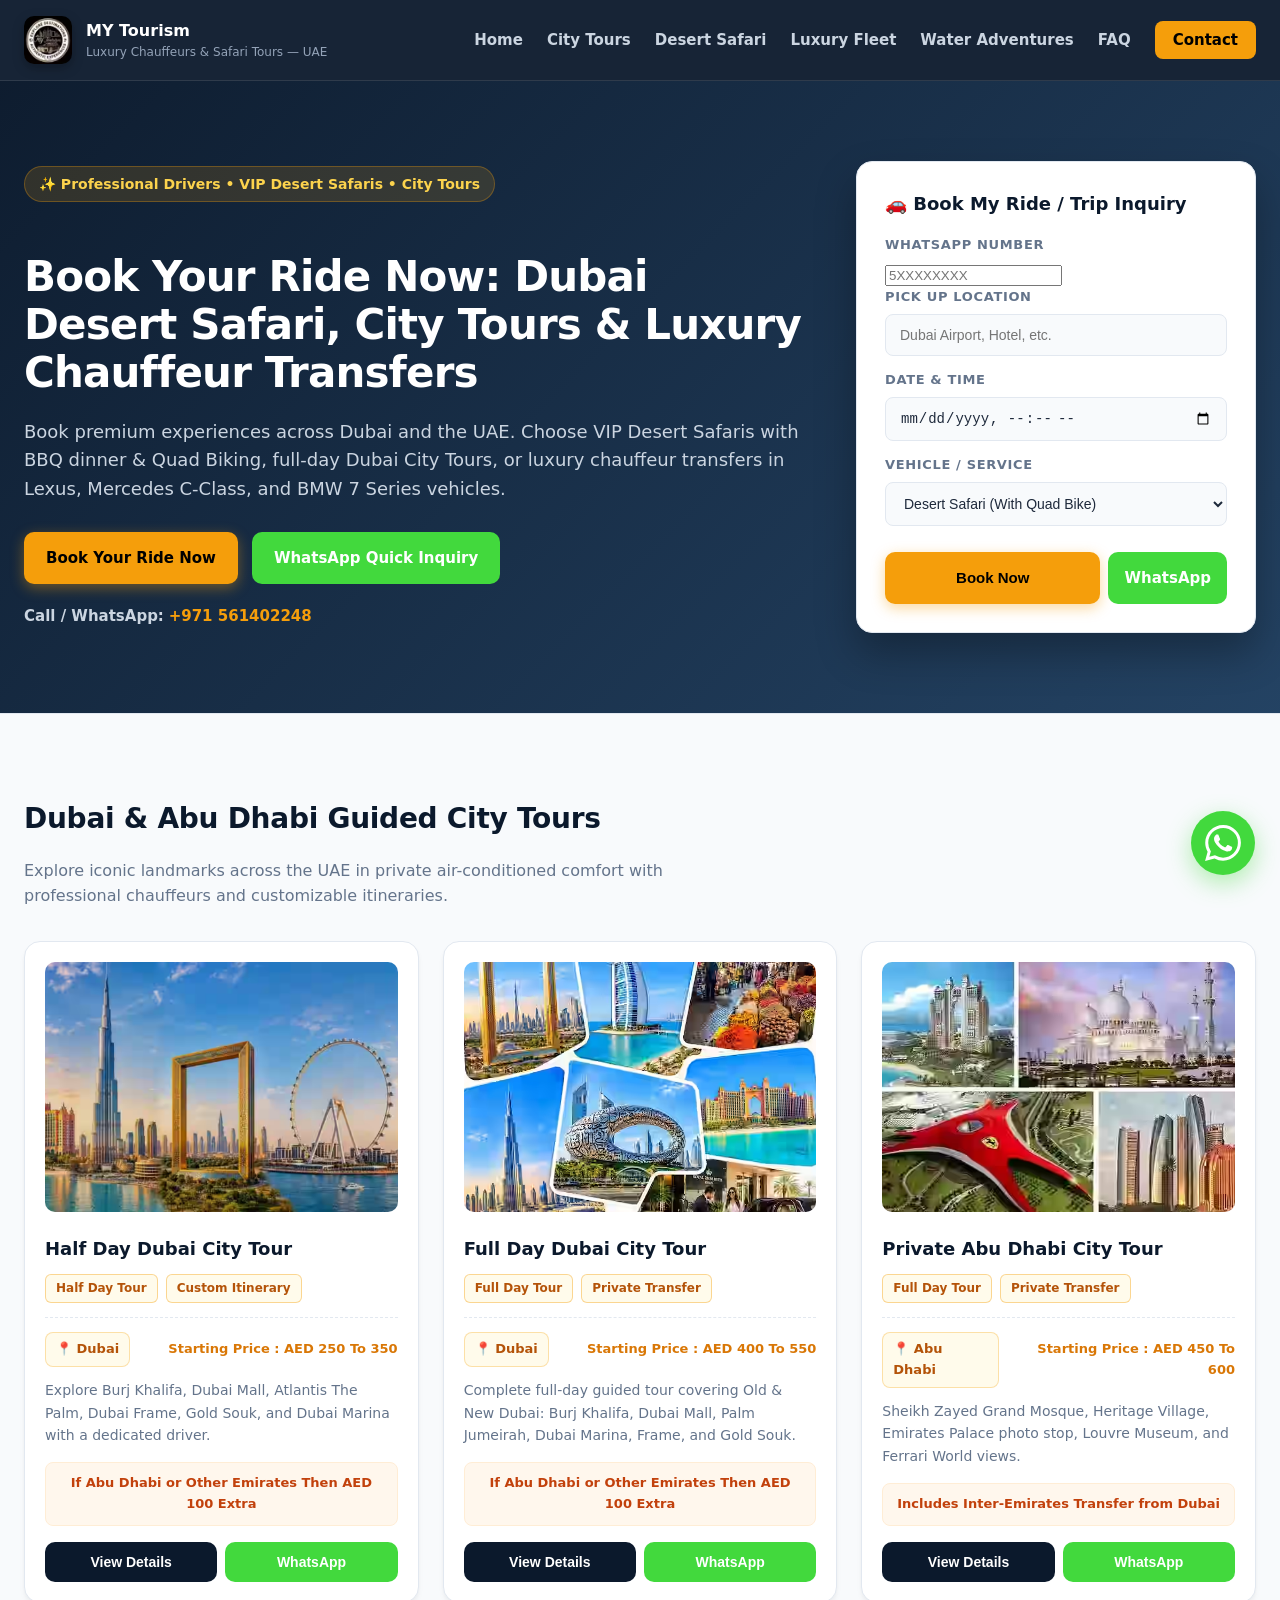
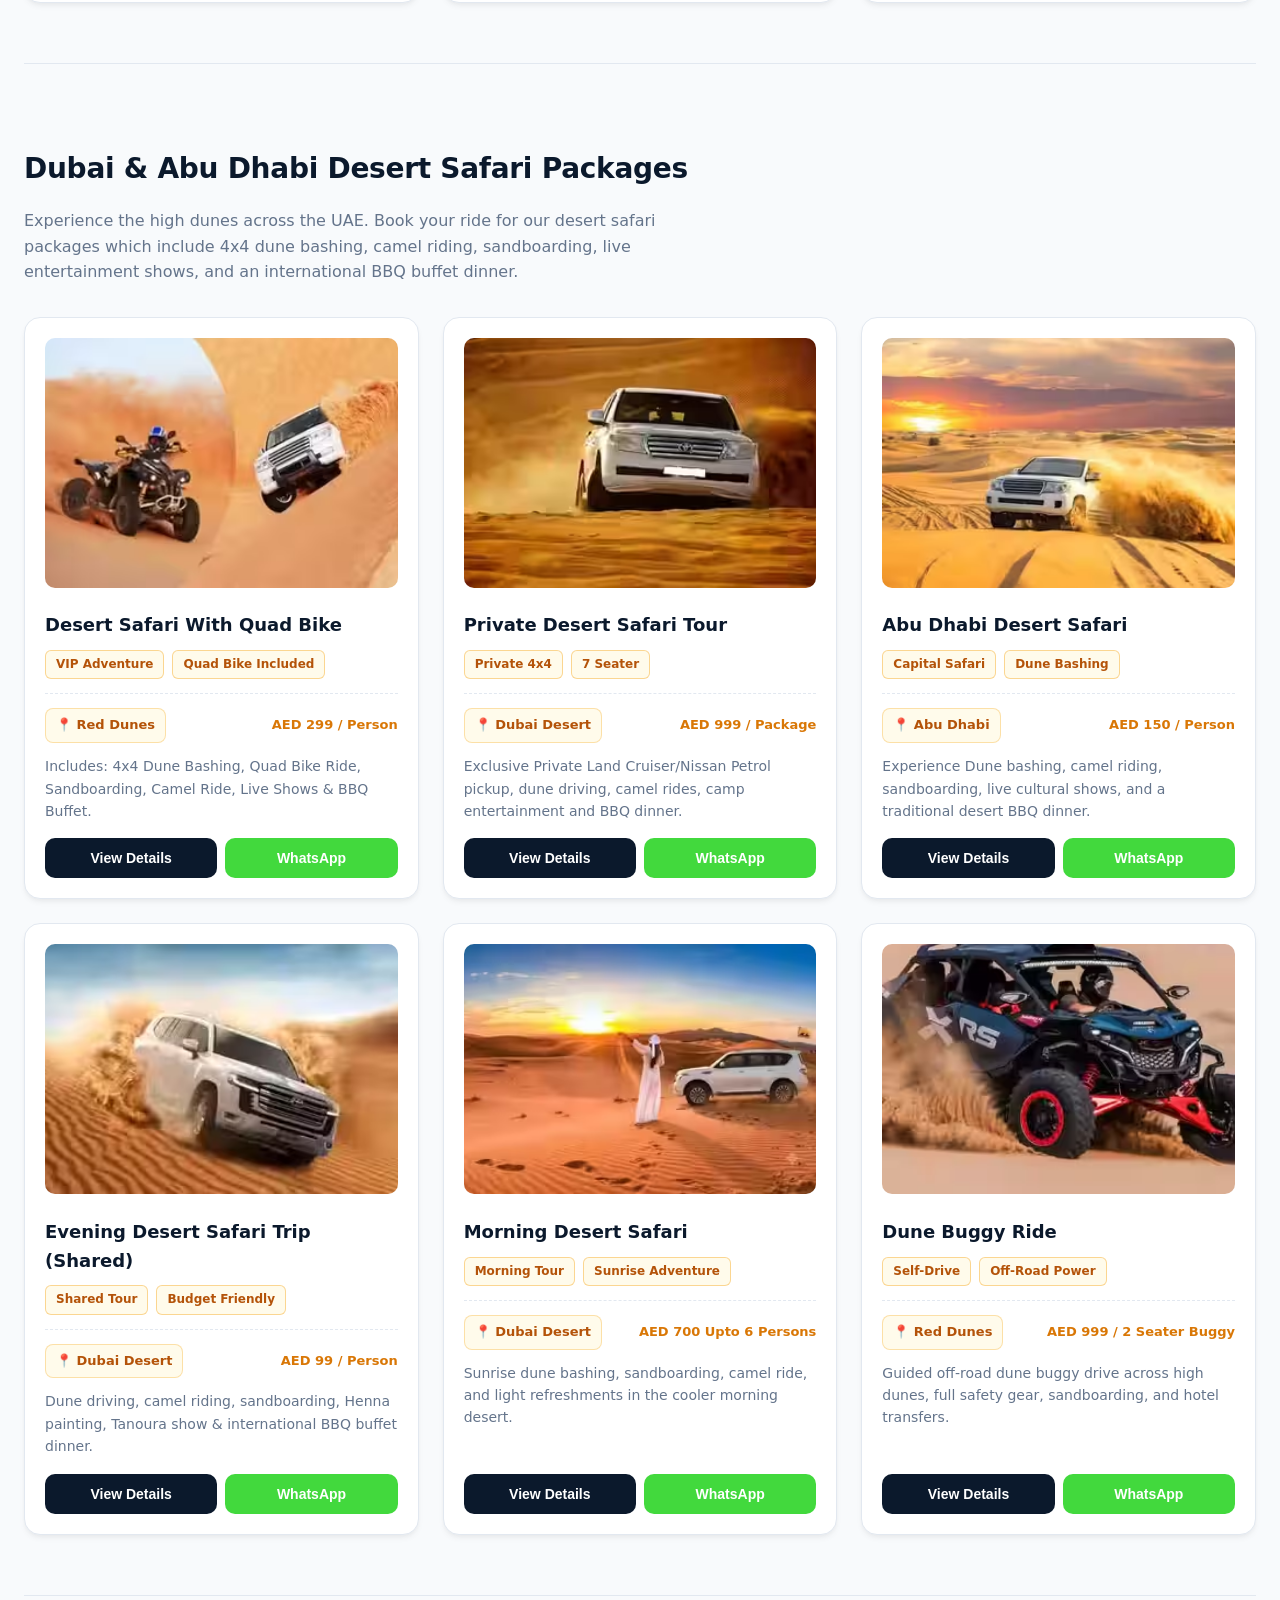
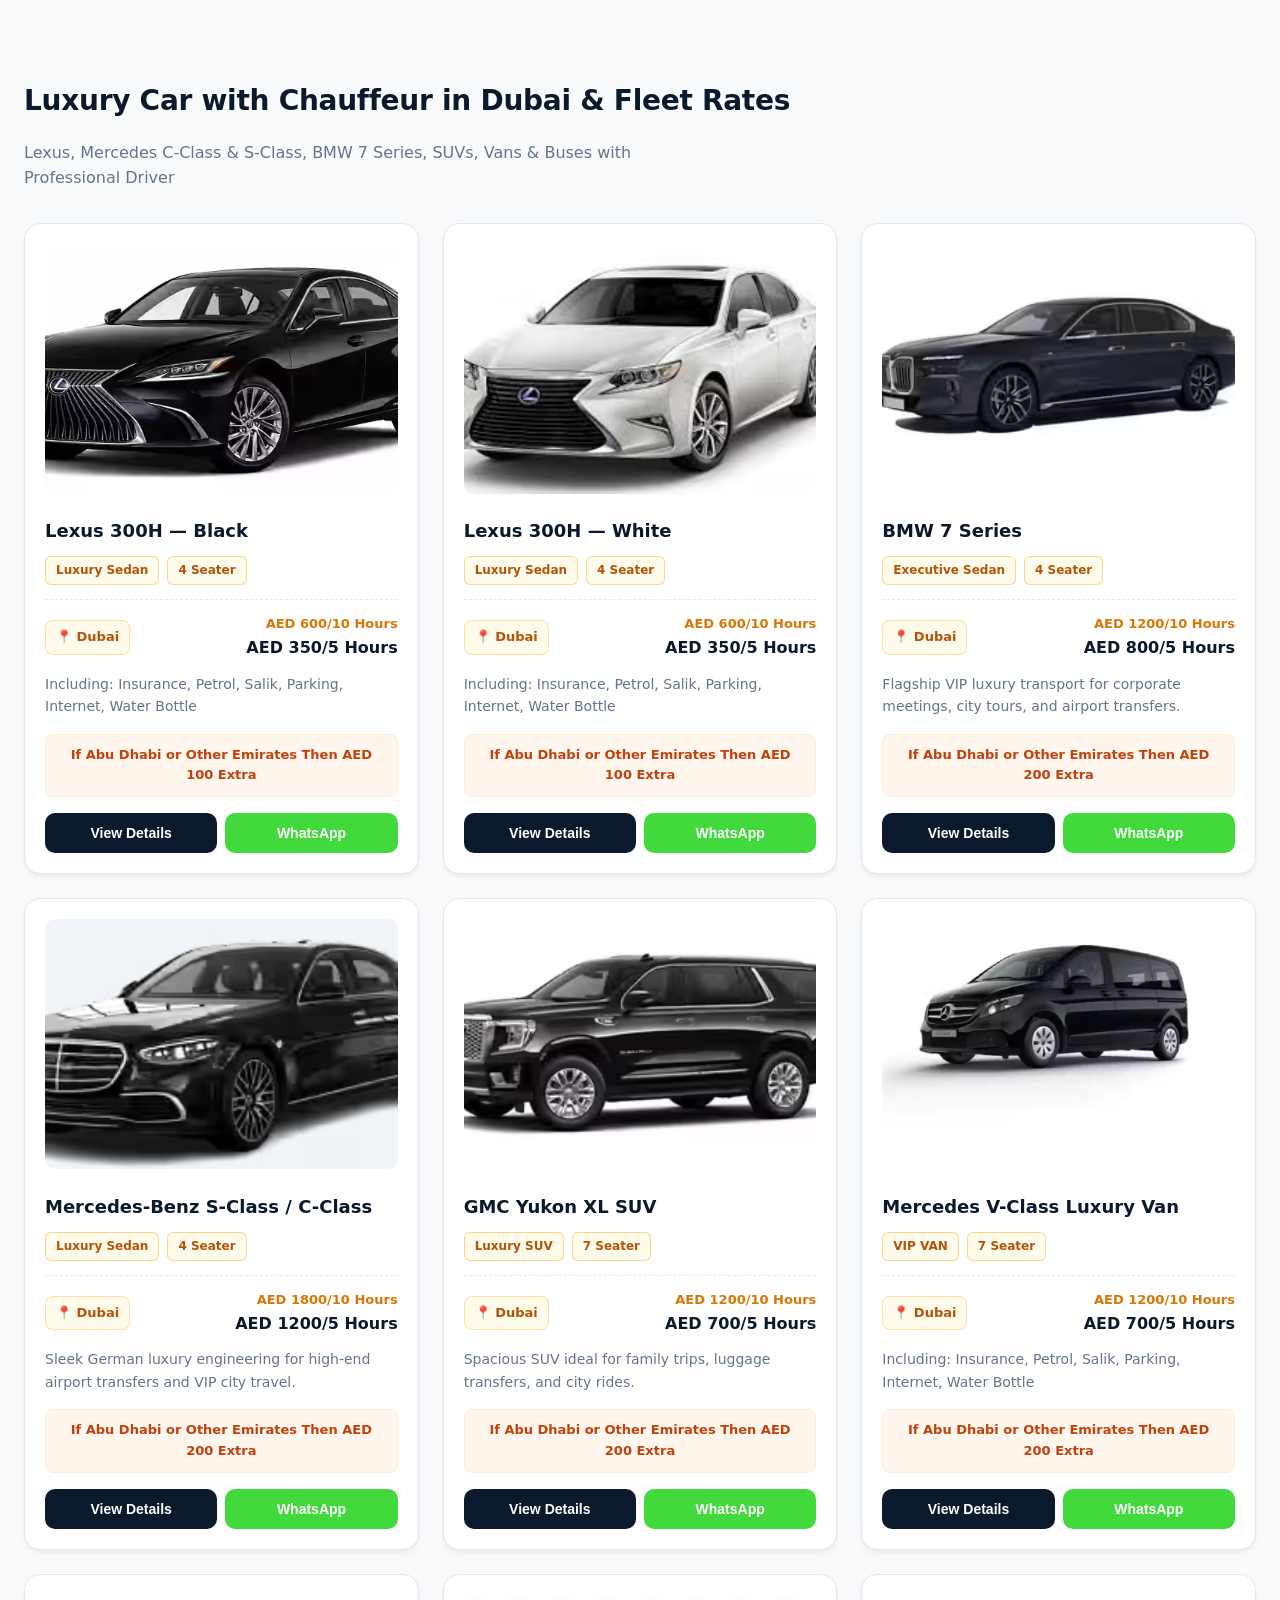
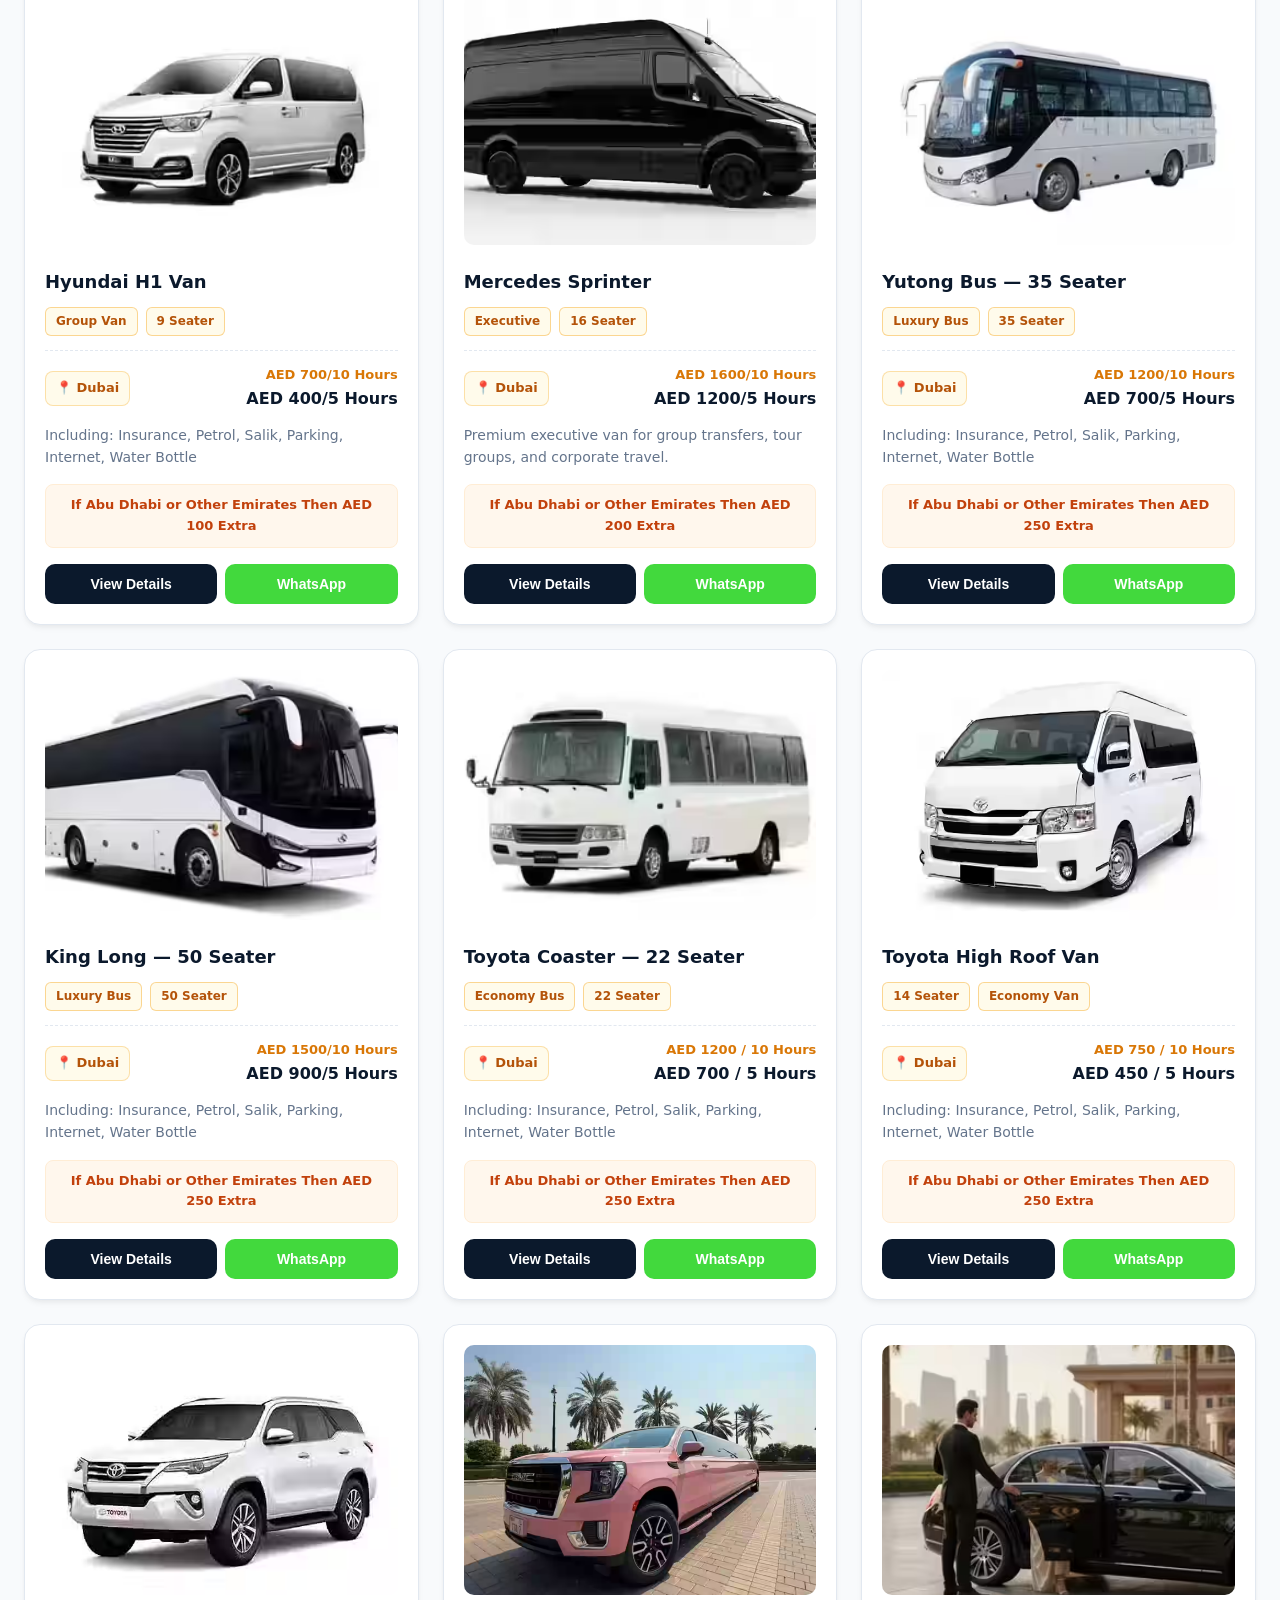
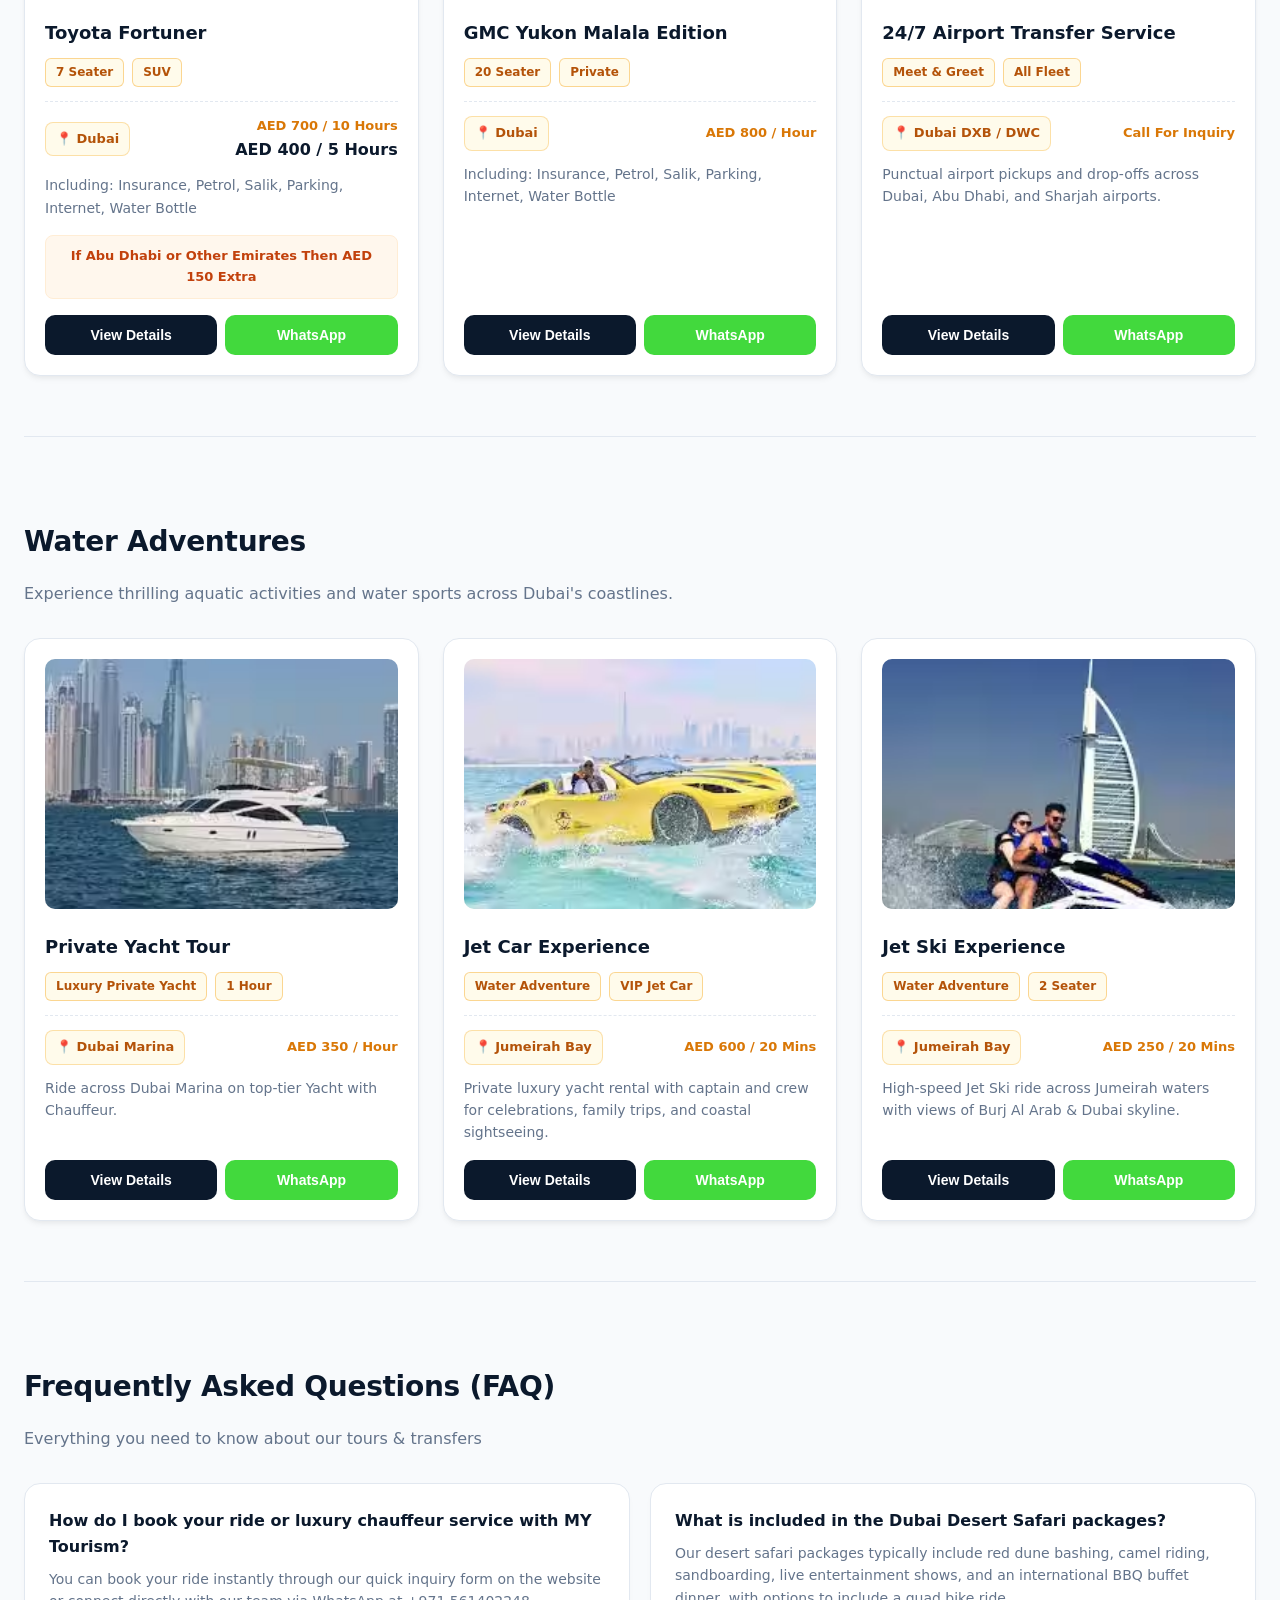
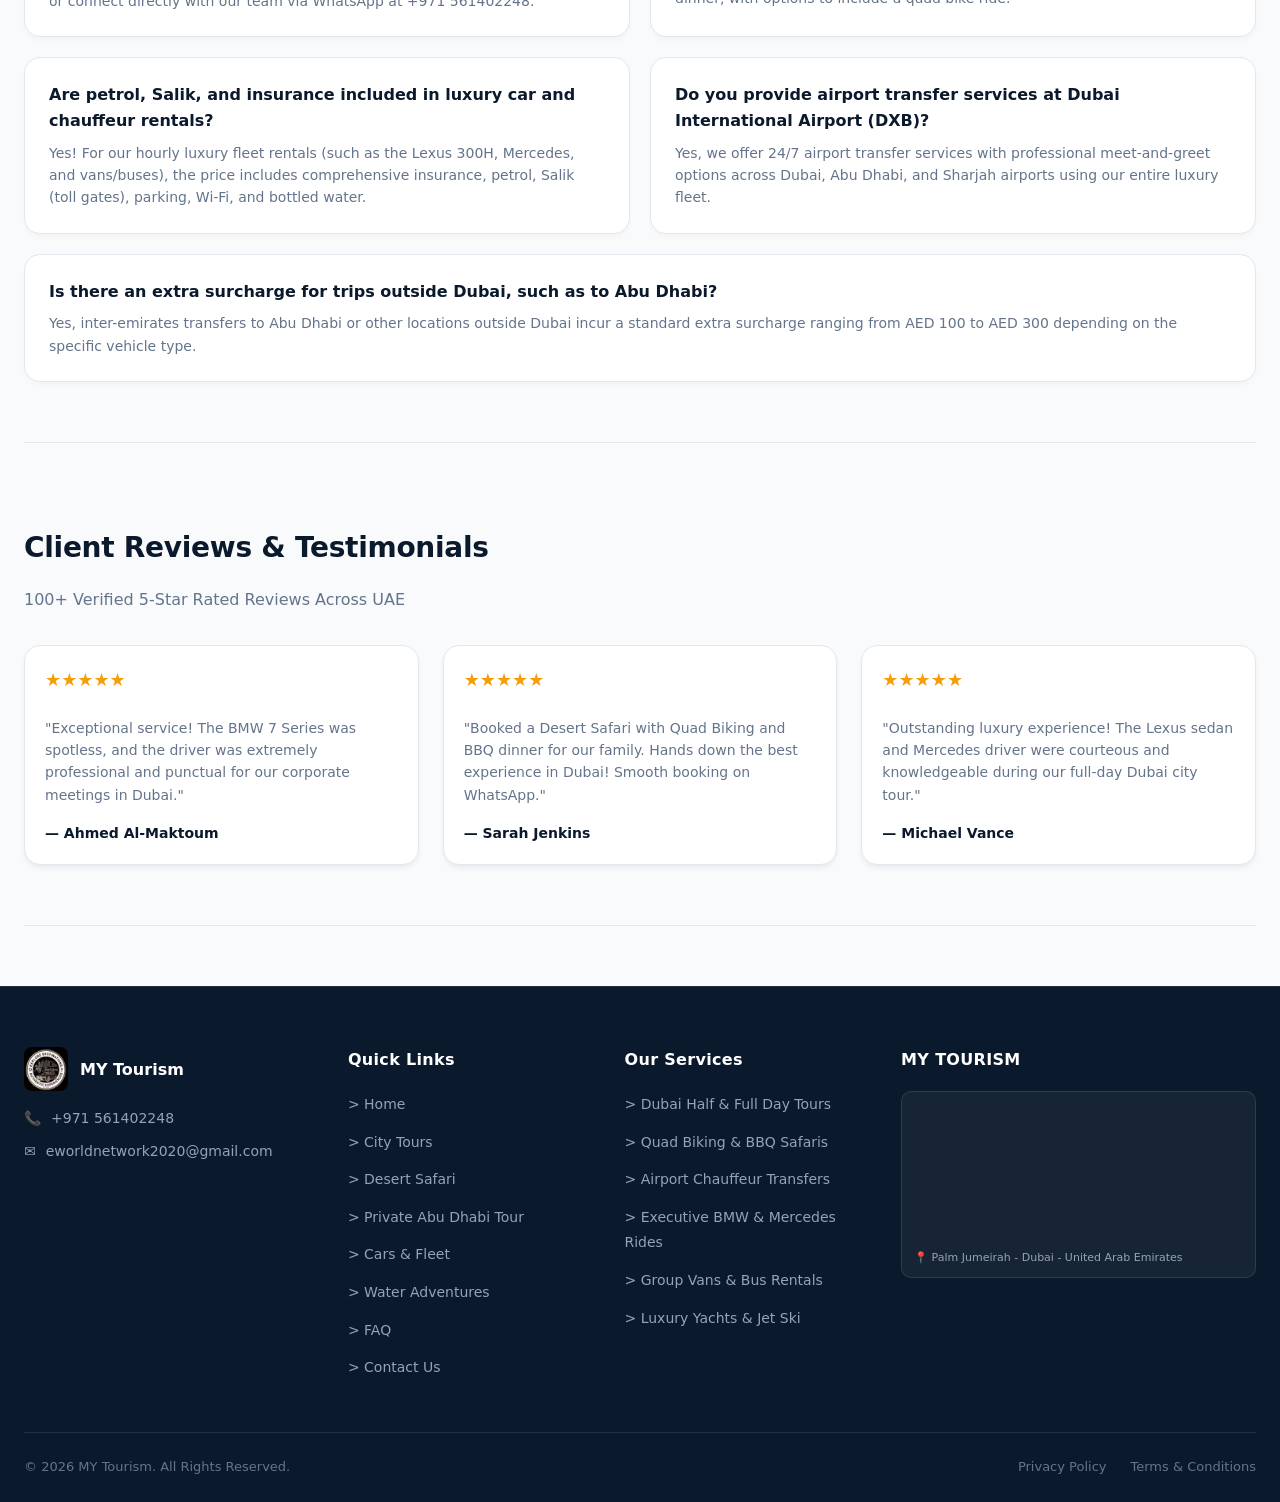
==== commit f210707d: "Add files via upload" ====
--- a/index.html
+++ b/index.html
@@ -590,8 +590,8 @@
     <nav>
       <ul>
         <li><a href="#" onclick="showMainView(); history.pushState(null, null, ' '); return false;">Home</a></li>
+        <li><a href="#Dubai-&-Abu-Dhabi-Guided-City-Tours" onclick="navigateToSection('Dubai-&-Abu-Dhabi-Guided-City-Tours'); return false;">City Tours</a></li>
         <li><a href="#Dubai-&-Abu-Dhabi-Desert-Safari-Packages" onclick="navigateToSection('Dubai-&-Abu-Dhabi-Desert-Safari-Packages'); return false;">Desert Safari</a></li>
-        <li><a href="#Dubai-&-Abu-Dhabi-Guided-City-Tours" onclick="navigateToSection('Dubai-&-Abu-Dhabi-Guided-City-Tours'); return false;">City Tours</a></li>
         <li><a href="#fleet" onclick="navigateToSection('fleet'); return false;">Luxury Fleet</a></li>
         <li><a href="#Water-Adventures" onclick="navigateToSection('Water-Adventures'); return false;">Water Adventures</a></li>
         <li><a href="#faq" onclick="navigateToSection('faq'); return false;">FAQ</a></li>
@@ -691,106 +691,7 @@
   </div>
 
   <main class="container">
-    <section id="Dubai-&-Abu-Dhabi-Desert-Safari-Packages">
-      <div class="section-header">
-        <h2 class="section-title">Dubai & Abu Dhabi Desert Safari Packages</h2>
-        <p class="section-desc">Experience the high dunes across the UAE. Book your ride for our desert safari packages which include 4x4 dune bashing, camel riding, sandboarding, live entertainment shows, and an international BBQ buffet dinner.</p>
-      </div>
-
-      <div class="grid">
-        <div class="card">
-          <div>
-            <img loading="lazy" src="images/desert-safari-with-quad-bike.avif?v=20260817" alt="Desert Safari With Quad Bike Tour Dubai" width="400" height="250">
-            <div class="vehicle-name">Desert Safari With Quad Bike</div>
-            <div class="badges"><div class="badge">VIP Adventure</div><div class="badge">Quad Bike Included</div></div>
-            <div class="divider"></div>
-            <div class="meta-row"><div class="loc">📍 Red Dunes</div><div class="price"><small>AED 299 / Person</small></div></div>
-            <div class="includes">Includes: 4x4 Dune Bashing, Quad Bike Ride, Sandboarding, Camel Ride, Live Shows & BBQ Buffet.</div>
-          </div>
-          <div class="card-actions">
-            <button class="action-btn detail-btn" onclick="openServiceDetail('safari-quad')">View Details</button>
-            <button class="action-btn whatsapp-btn" onclick="openWhats('Desert Safari With Quad Bike')">WhatsApp</button>
-          </div>
-        </div>
-
-        <div class="card">
-          <div>
-            <img loading="lazy" src="images/private-desert-safari-trip.avif?v=20260817" alt="Private Desert Safari Trip Dubai" width="400" height="250">
-            <div class="vehicle-name">Private Desert Safari Tour</div>
-            <div class="badges"><div class="badge">Private 4x4</div><div class="badge">7 Seater</div></div>
-            <div class="divider"></div>
-            <div class="meta-row"><div class="loc">📍 Dubai Desert</div><div class="price"><small>AED 999 / Package</small></div></div>
-            <div class="includes">Exclusive Private Land Cruiser/Nissan Petrol pickup, dune driving, camel rides, camp entertainment and BBQ dinner.</div>
-          </div>
-          <div class="card-actions">
-            <button class="action-btn detail-btn" onclick="openServiceDetail('safari-private')">View Details</button>
-            <button class="action-btn whatsapp-btn" onclick="openWhats('Private Desert Safari Trip')">WhatsApp</button>
-          </div>
-        </div>
-
-        <div class="card">
-          <div>
-            <img loading="lazy" src="images/abu-dhabi-desert-safari.avif?v=20260817" alt="Abu Dhabi Desert Safari" width="400" height="250">
-            <div class="vehicle-name">Abu Dhabi Desert Safari</div>
-            <div class="badges"><div class="badge">Capital Safari</div><div class="badge">Dune Bashing</div></div>
-            <div class="divider"></div>
-            <div class="meta-row"><div class="loc">📍 Abu Dhabi</div><div class="price"><small>AED 150 / Person</small></div></div>
-            <div class="includes">Experience Dune bashing, camel riding, sandboarding, live cultural shows, and a traditional desert BBQ dinner.</div>
-          </div>
-          <div class="card-actions">
-            <button class="action-btn detail-btn" onclick="openServiceDetail('safari-abudhabi')">View Details</button>
-            <button class="action-btn whatsapp-btn" onclick="openWhats('Abu Dhabi Desert Safari')">WhatsApp</button>
-          </div>
-        </div>
-
-        <div class="card">
-          <div>
-            <img loading="lazy" src="images/desert-safari(shared).avif?v=20260817" alt="Shared Desert Safari BBQ Dinner Dubai" width="400" height="250">
-            <div class="vehicle-name">Evening Desert Safari Trip (Shared)</div>
-            <div class="badges"><div class="badge">Shared Tour</div><div class="badge">Budget Friendly</div></div>
-            <div class="divider"></div>
-            <div class="meta-row"><div class="loc">📍 Dubai Desert</div><div class="price"><small>AED 99 / Person</small></div></div>
-            <div class="includes">Dune driving, camel riding, sandboarding, Henna painting, Tanoura show & international BBQ dinner.</div>
-          </div>
-          <div class="card-actions">
-            <button class="action-btn detail-btn" onclick="openServiceDetail('safari-shared')">View Details</button>
-            <button class="action-btn whatsapp-btn" onclick="openWhats('Desert Safari Shared Trip')">WhatsApp</button>
-          </div>
-        </div>
-
-        <div class="card">
-          <div>
-            <img loading="lazy" src="images/morining-desert-safari.avif?v=20260817" alt="Morning Desert Safari Dubai" width="400" height="250">
-            <div class="vehicle-name">Morning Desert Safari</div>
-            <div class="badges"><div class="badge">Morning Tour</div><div class="badge">Sunrise Adventure</div></div>
-            <div class="divider"></div>
-            <div class="meta-row"><div class="loc">📍 Dubai Desert</div><div class="price"><small>AED 700 Upto 6 Persons</small></div></div>
-            <div class="includes">Sunrise dune bashing, sandboarding, camel ride, and light refreshments in the cooler morning desert.</div>
-          </div>
-          <div class="card-actions">
-            <button class="action-btn detail-btn" onclick="openServiceDetail('safari-morning')">View Details</button>
-            <button class="action-btn whatsapp-btn" onclick="openWhats('Morning Desert Safari')">WhatsApp</button>
-          </div>
-        </div>
-
-        <div class="card">
-          <div>
-            <img loading="lazy" src="images/Dune-Buggy-Safari.avif?v=20260817" alt="Dune Buggy Ride Dubai" width="400" height="250">
-            <div class="vehicle-name">Dune Buggy Ride</div>
-            <div class="badges"><div class="badge">Self-Drive</div><div class="badge">Off-Road Power</div></div>
-            <div class="divider"></div>
-            <div class="meta-row"><div class="loc">📍 Red Dunes</div><div class="price"><small>AED 999 / 2 Seater Buggy</small></div></div>
-            <div class="includes">Guided off-road dune buggy drive across high dunes, full safety gear, sandboarding, and hotel transfers.</div>
-          </div>
-          <div class="card-actions">
-            <button class="action-btn detail-btn" onclick="openServiceDetail('buggy-ride')">View Details</button>
-            <button class="action-btn whatsapp-btn" onclick="openWhats('Dune Buggy Ride')">WhatsApp</button>
-          </div>
-        </div>
-      </div>
-    </section>
-
-    <!-- CITY TOURS SECTION -->
+    <!-- CITY TOURS SECTION (Moved to Top) -->
     <section id="Dubai-&-Abu-Dhabi-Guided-City-Tours">
       <div class="section-header">
         <h2 class="section-title">Dubai & Abu Dhabi Guided City Tours</h2>
@@ -851,6 +752,106 @@
       </div>
     </section>
 
+    <!-- DESERT SAFARI SECTION (Moved to Down) -->
+    <section id="Dubai-&-Abu-Dhabi-Desert-Safari-Packages">
+      <div class="section-header">
+        <h2 class="section-title">Dubai & Abu Dhabi Desert Safari Packages</h2>
+        <p class="section-desc">Experience the high dunes across the UAE. Book your ride for our desert safari packages which include 4x4 dune bashing, camel riding, sandboarding, live entertainment shows, and an international BBQ buffet dinner.</p>
+      </div>
+
+      <div class="grid">
+        <div class="card">
+          <div>
+            <img loading="lazy" src="images/desert-safari-with-quad-bike.avif?v=20260817" alt="Desert Safari With Quad Bike Tour Dubai" width="400" height="250">
+            <div class="vehicle-name">Desert Safari With Quad Bike</div>
+            <div class="badges"><div class="badge">VIP Adventure</div><div class="badge">Quad Bike Included</div></div>
+            <div class="divider"></div>
+            <div class="meta-row"><div class="loc">📍 Red Dunes</div><div class="price"><small>AED 299 / Person</small></div></div>
+            <div class="includes">Includes: 4x4 Dune Bashing, Quad Bike Ride, Sandboarding, Camel Ride, Live Shows & BBQ Buffet.</div>
+          </div>
+          <div class="card-actions">
+            <button class="action-btn detail-btn" onclick="openServiceDetail('safari-quad')">View Details</button>
+            <button class="action-btn whatsapp-btn" onclick="openWhats('Desert Safari With Quad Bike')">WhatsApp</button>
+          </div>
+        </div>
+
+        <div class="card">
+          <div>
+            <img loading="lazy" src="images/private-desert-safari-trip.avif?v=20260817" alt="Private Desert Safari Trip Dubai" width="400" height="250">
+            <div class="vehicle-name">Private Desert Safari Tour</div>
+            <div class="badges"><div class="badge">Private 4x4</div><div class="badge">7 Seater</div></div>
+            <div class="divider"></div>
+            <div class="meta-row"><div class="loc">📍 Dubai Desert</div><div class="price"><small>AED 999 / Package</small></div></div>
+            <div class="includes">Exclusive Private Land Cruiser/Nissan Petrol pickup, dune driving, camel rides, camp entertainment and BBQ dinner.</div>
+          </div>
+          <div class="card-actions">
+            <button class="action-btn detail-btn" onclick="openServiceDetail('safari-private')">View Details</button>
+            <button class="action-btn whatsapp-btn" onclick="openWhats('Private Desert Safari Trip')">WhatsApp</button>
+          </div>
+        </div>
+
+        <div class="card">
+          <div>
+            <img loading="lazy" src="images/abu-dhabi-desert-safari.avif?v=20260817" alt="Abu Dhabi Desert Safari" width="400" height="250">
+            <div class="vehicle-name">Abu Dhabi Desert Safari</div>
+            <div class="badges"><div class="badge">Capital Safari</div><div class="badge">Dune Bashing</div></div>
+            <div class="divider"></div>
+            <div class="meta-row"><div class="loc">📍 Abu Dhabi</div><div class="price"><small>AED 150 / Person</small></div></div>
+            <div class="includes">Experience Dune bashing, camel riding, sandboarding, live cultural shows, and a traditional desert BBQ dinner.</div>
+          </div>
+          <div class="card-actions">
+            <button class="action-btn detail-btn" onclick="openServiceDetail('safari-abudhabi')">View Details</button>
+            <button class="action-btn whatsapp-btn" onclick="openWhats('Abu Dhabi Desert Safari')">WhatsApp</button>
+          </div>
+        </div>
+
+        <div class="card">
+          <div>
+            <img loading="lazy" src="images/desert-safari(shared).avif?v=20260817" alt="Shared Desert Safari BBQ Dinner Dubai" width="400" height="250">
+            <div class="vehicle-name">Evening Desert Safari Trip (Shared)</div>
+            <div class="badges"><div class="badge">Shared Tour</div><div class="badge">Budget Friendly</div></div>
+            <div class="divider"></div>
+            <div class="meta-row"><div class="loc">📍 Dubai Desert</div><div class="price"><small>AED 99 / Person</small></div></div>
+            <div class="includes">Dune driving, camel riding, sandboarding, Henna painting, Tanoura show & international BBQ buffet dinner.</div>
+          </div>
+          <div class="card-actions">
+            <button class="action-btn detail-btn" onclick="openServiceDetail('safari-shared')">View Details</button>
+            <button class="action-btn whatsapp-btn" onclick="openWhats('Desert Safari Shared Trip')">WhatsApp</button>
+          </div>
+        </div>
+
+        <div class="card">
+          <div>
+            <img loading="lazy" src="images/morining-desert-safari.avif?v=20260817" alt="Morning Desert Safari Dubai" width="400" height="250">
+            <div class="vehicle-name">Morning Desert Safari</div>
+            <div class="badges"><div class="badge">Morning Tour</div><div class="badge">Sunrise Adventure</div></div>
+            <div class="divider"></div>
+            <div class="meta-row"><div class="loc">📍 Dubai Desert</div><div class="price"><small>AED 700 Upto 6 Persons</small></div></div>
+            <div class="includes">Sunrise dune bashing, sandboarding, camel ride, and light refreshments in the cooler morning desert.</div>
+          </div>
+          <div class="card-actions">
+            <button class="action-btn detail-btn" onclick="openServiceDetail('safari-morning')">View Details</button>
+            <button class="action-btn whatsapp-btn" onclick="openWhats('Morning Desert Safari')">WhatsApp</button>
+          </div>
+        </div>
+
+        <div class="card">
+          <div>
+            <img loading="lazy" src="images/Dune-Buggy-Safari.avif?v=20260817" alt="Dune Buggy Ride Dubai" width="400" height="250">
+            <div class="vehicle-name">Dune Buggy Ride</div>
+            <div class="badges"><div class="badge">Self-Drive</div><div class="badge">Off-Road Power</div></div>
+            <div class="divider"></div>
+            <div class="meta-row"><div class="loc">📍 Red Dunes</div><div class="price"><small>AED 999 / 2 Seater Buggy</small></div></div>
+            <div class="includes">Guided off-road dune buggy drive across high dunes, full safety gear, sandboarding, and hotel transfers.</div>
+          </div>
+          <div class="card-actions">
+            <button class="action-btn detail-btn" onclick="openServiceDetail('buggy-ride')">View Details</button>
+            <button class="action-btn whatsapp-btn" onclick="openWhats('Dune Buggy Ride')">WhatsApp</button>
+          </div>
+        </div>
+      </div>
+    </section>
+
     <section id="fleet">
       <div class="section-header">
         <h2 class="section-title">Luxury Car with Chauffeur in Dubai & Fleet Rates</h2>
@@ -1234,6 +1235,7 @@
       <div class="footer-heading">Quick Links</div>
       <ul>
         <li><a href="#" onclick="showMainView(); history.pushState(null, null, ' '); return false;">&gt; Home</a></li>
+        <li><a href="#Dubai-&-Abu-Dhabi-Guided-City-Tours" onclick="navigateToSection('Dubai-&-Abu-Dhabi-Guided-City-Tours'); return false;">&gt; City Tours</a></li>
         <li><a href="#Dubai-&-Abu-Dhabi-Desert-Safari-Packages" onclick="navigateToSection('Dubai-&-Abu-Dhabi-Desert-Safari-Packages'); return false;">&gt; Desert Safari</a></li>
         <li><a href="#Dubai-&-Abu-Dhabi-Guided-City-Tours" onclick="navigateToSection('Dubai-&-Abu-Dhabi-Guided-City-Tours'); scrollToCard('abu-dhabi-tour'); return false;">&gt; Private Abu Dhabi Tour</a></li>
         <li><a href="#fleet" onclick="navigateToSection('fleet'); return false;">&gt; Cars & Fleet</a></li>
@@ -1246,8 +1248,8 @@
     <div class="footer-col">
       <div class="footer-heading">Our Services</div>
       <ul>
+        <li><a href="#Dubai-&-Abu-Dhabi-Guided-City-Tours" onclick="navigateToSection('Dubai-&-Abu-Dhabi-Guided-City-Tours'); scrollToCard('full-day-dubai-tour'); return false;">&gt; Dubai Half & Full Day Tours</a></li>
         <li><a href="#Dubai-&-Abu-Dhabi-Desert-Safari-Packages" onclick="navigateToSection('Dubai-&-Abu-Dhabi-Desert-Safari-Packages'); return false;">&gt; Quad Biking & BBQ Safaris</a></li>
-        <li><a href="#Dubai-&-Abu-Dhabi-Guided-City-Tours" onclick="navigateToSection('Dubai-&-Abu-Dhabi-Guided-City-Tours'); scrollToCard('full-day-dubai-tour'); return false;">&gt; Dubai Half & Full Day Tours</a></li>
         <li><a href="#fleet" onclick="navigateToSection('fleet'); scrollToCard('airport-transfer'); return false;">&gt; Airport Chauffeur Transfers</a></li>
         <li><a href="#fleet" onclick="navigateToSection('fleet'); return false;">&gt; Executive BMW & Mercedes Rides</a></li>
         <li><a href="#fleet" onclick="navigateToSection('fleet'); scrollToCard('yutong-bus'); return false;">&gt; Group Vans & Bus Rentals</a></li>
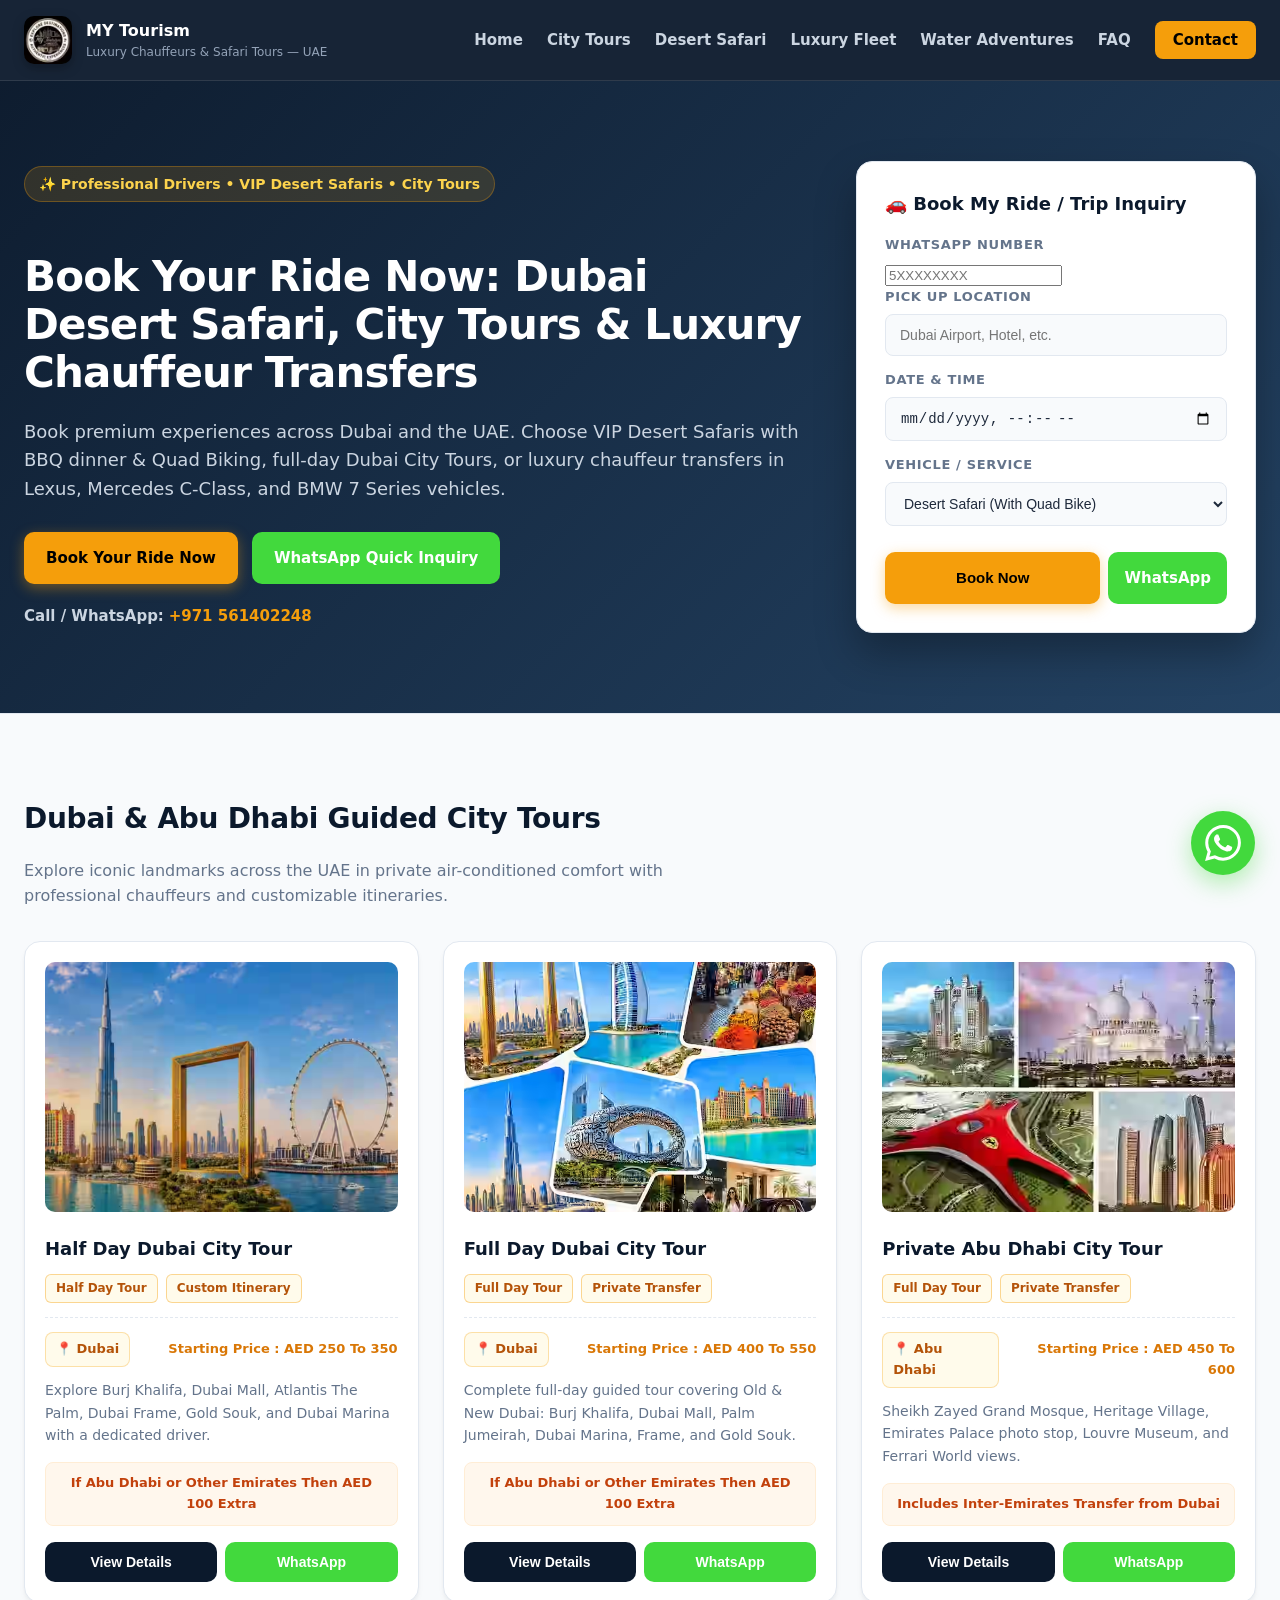
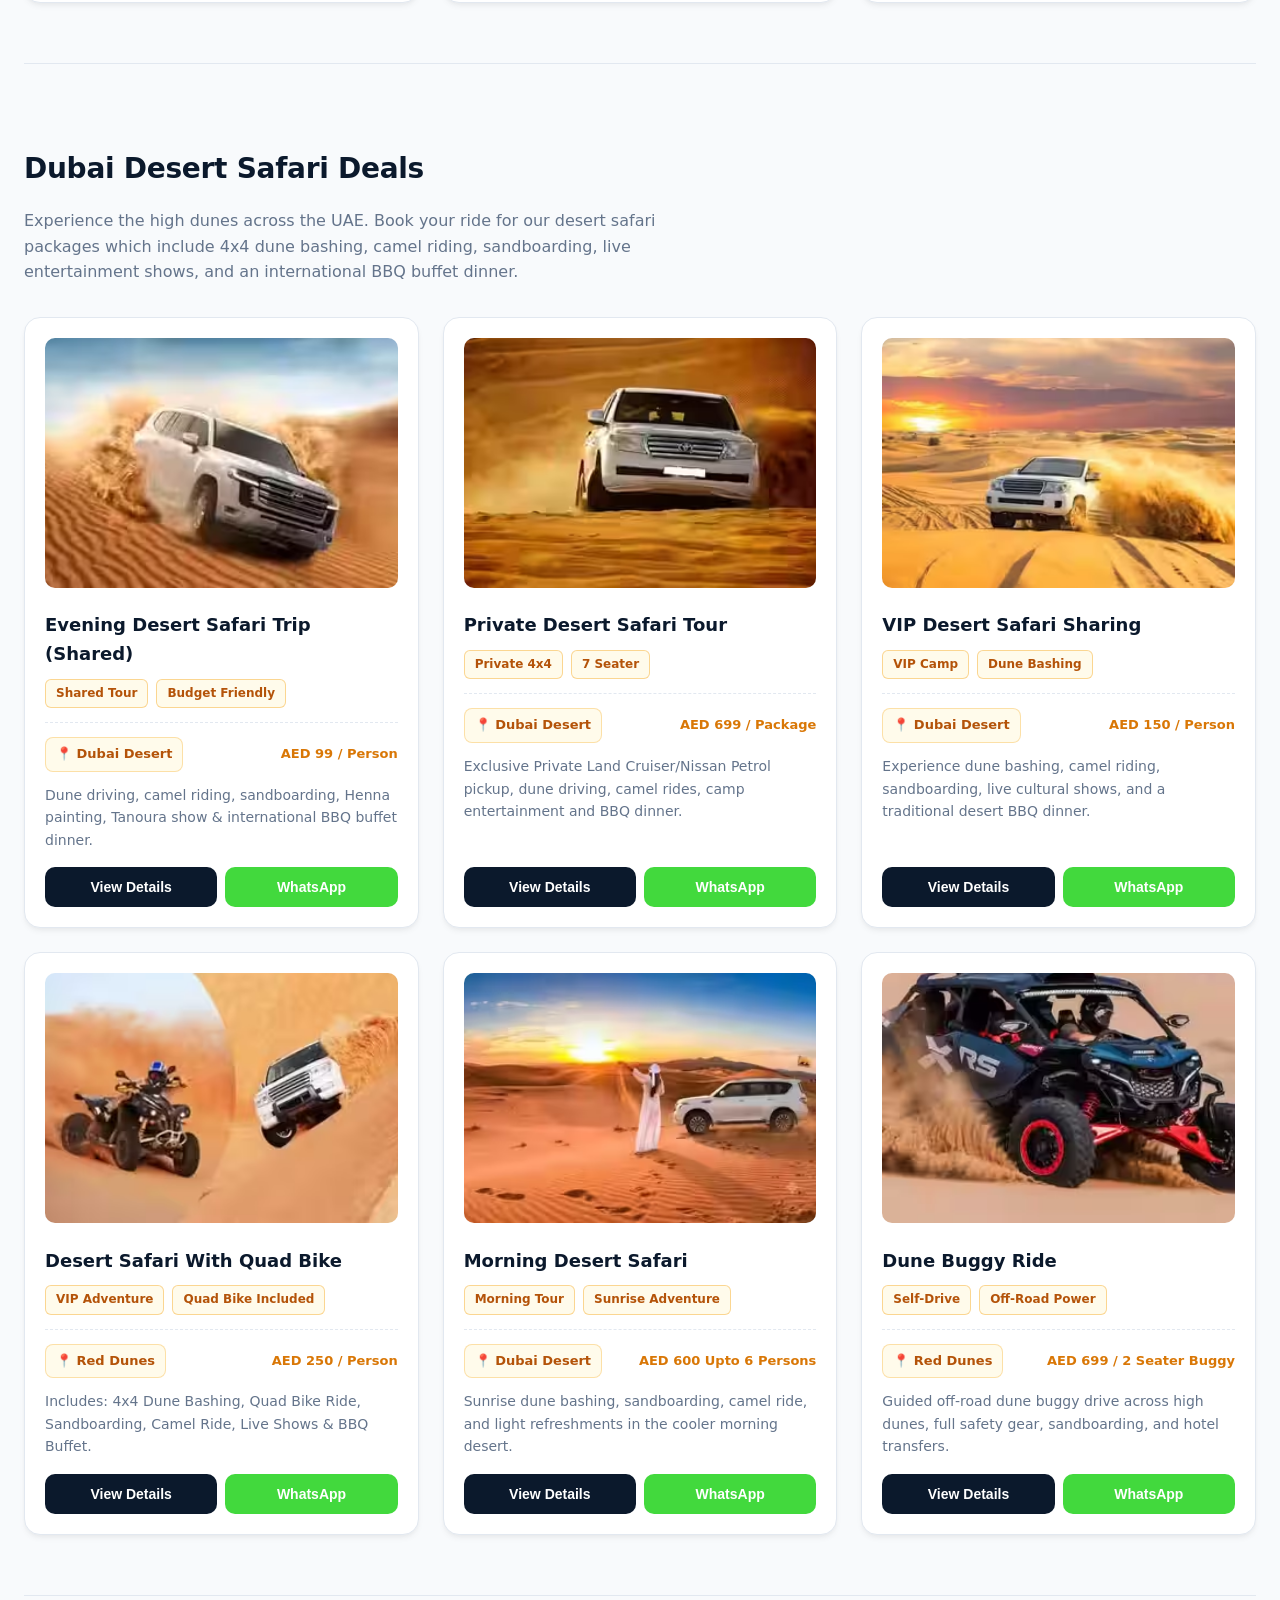
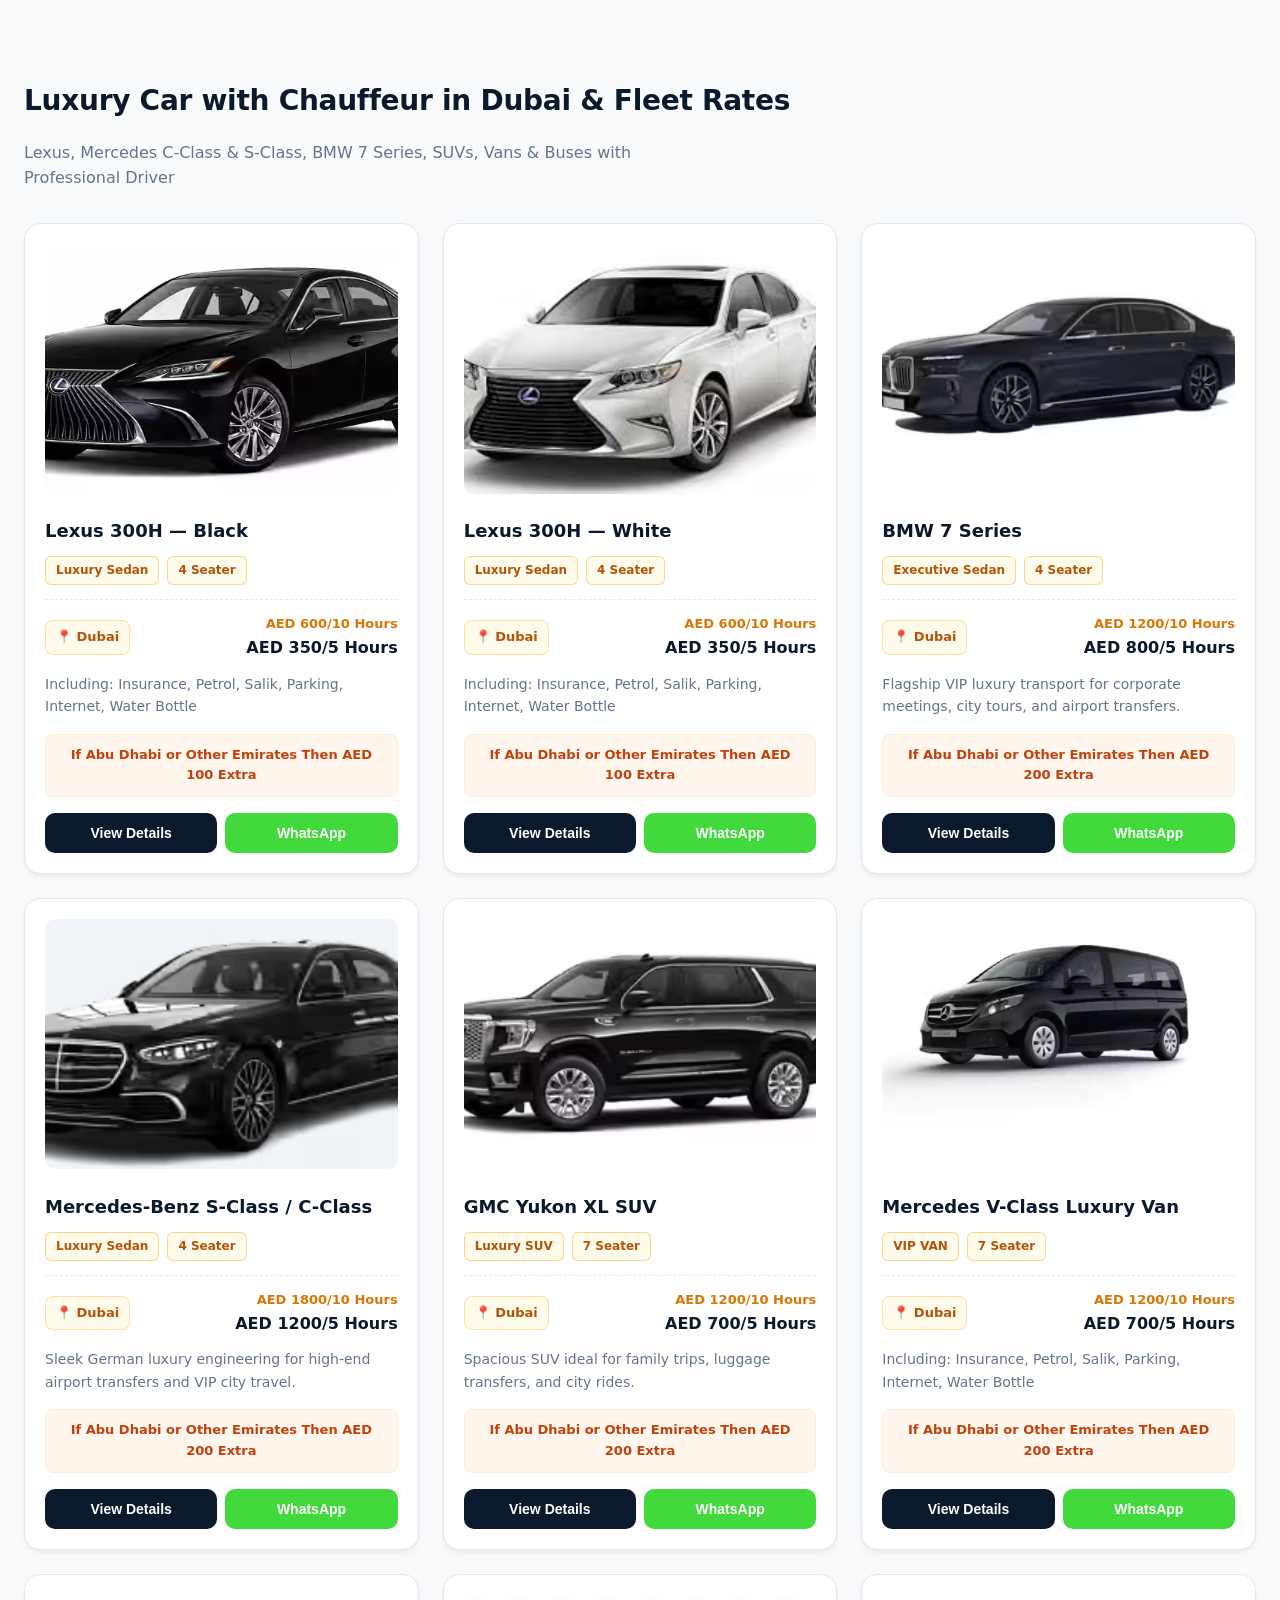
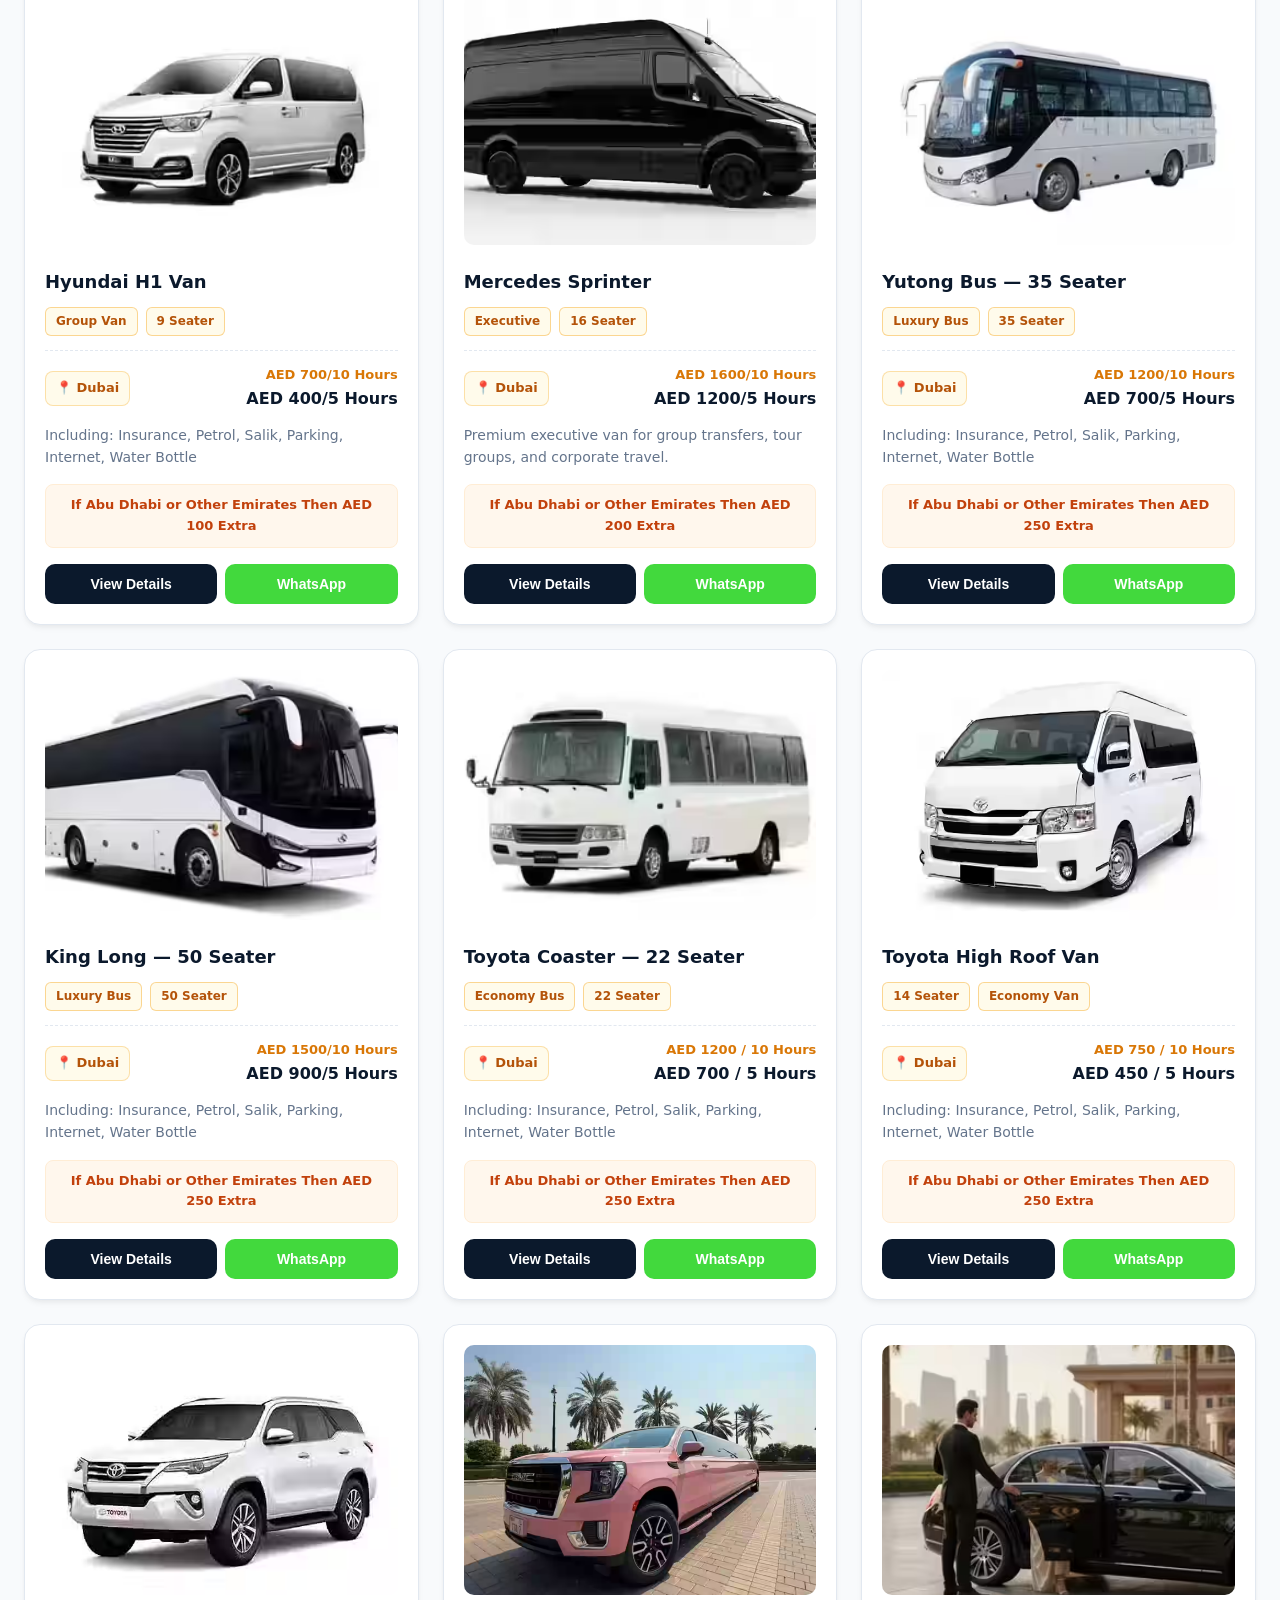
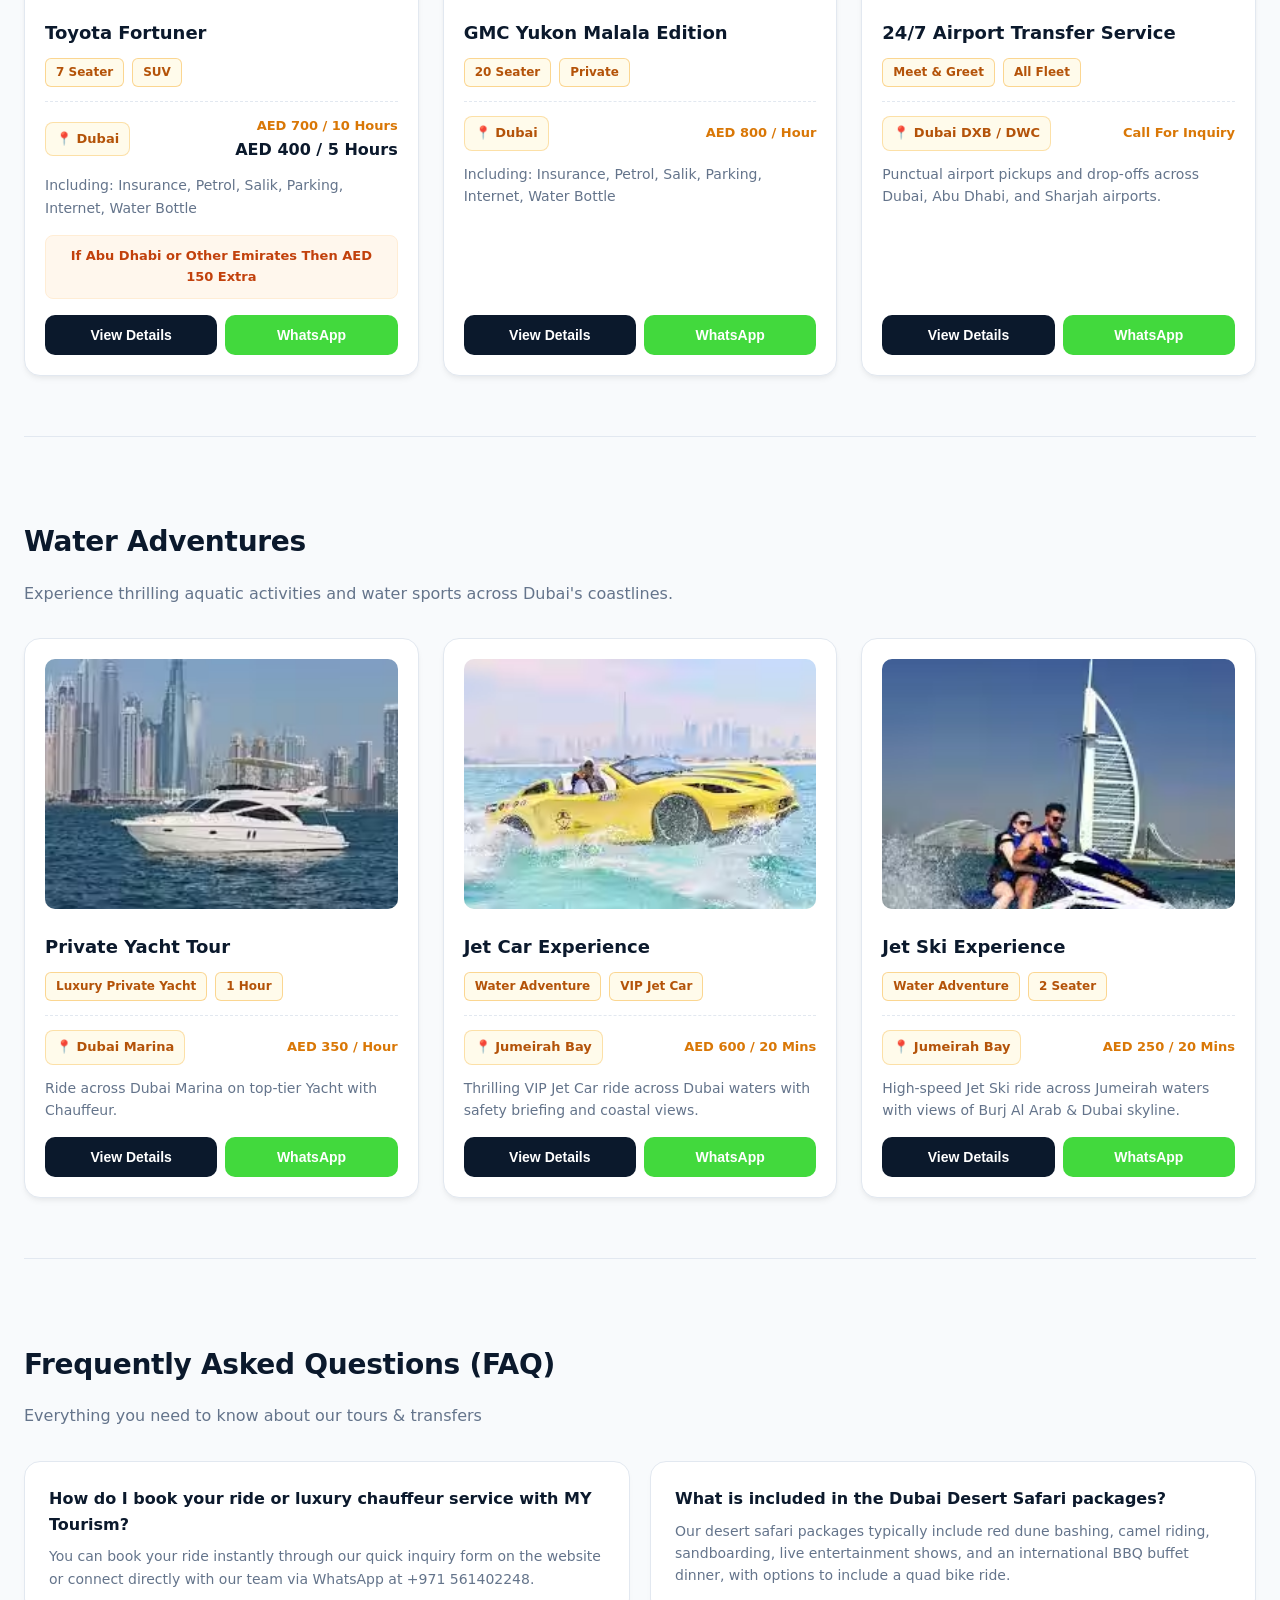
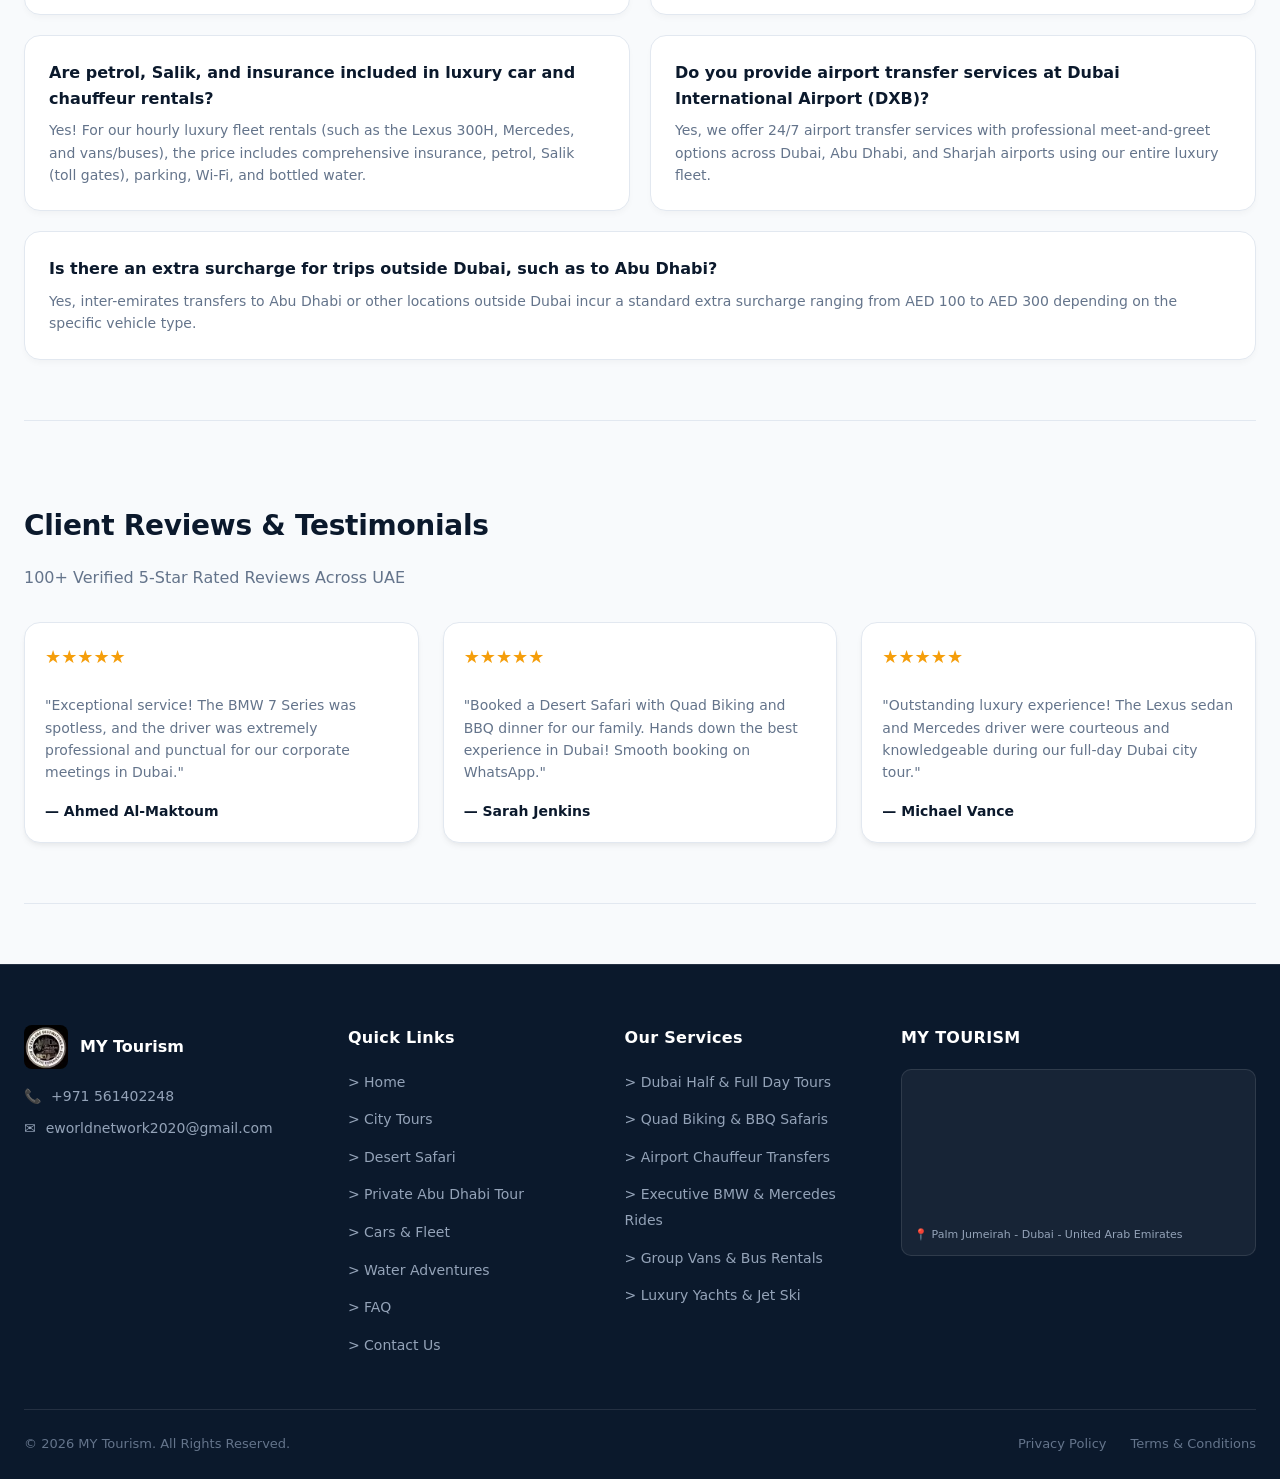
==== commit e462606b: "Add files via upload" ====
--- a/index.html
+++ b/index.html
@@ -4,9 +4,9 @@
 <meta charset="utf-8" />
 <meta name="viewport" content="width=device-width, initial-scale=1" />
 
-<title>Dubai Desert Safari & Monthly Car Lift | MY Tourism</title>
-<meta name="description" content="Book VIP Dubai Desert Safari, city tours, monthly car lift, and luxury chauffeur transfers between Dubai and Abu Dhabi with MY Tourism." />
-<meta name="keywords" content="book your ride, book chauffeur in dubai, luxury car with chauffeur in dubai, full day abu dhabi tour, Dubai Desert Safari, Dubai City Tour, Monthly Car Lift Dubai to Abu Dhabi, Luxury Chauffeur Dubai, book my ride app, book your ride now" />
+<title>Dubai Desert Safari | MY Tourism</title>
+<meta name="description" content="Book VIP Dubai Desert Safari, city tours and luxury chauffeur transfers between Dubai and Abu Dhabi with MY Tourism." />
+<meta name="keywords" content="book your ride, book chauffeur in dubai, luxury car with chauffeur in dubai, full day abu dhabi tour, Dubai Desert Safari, Dubai City Tour, Luxury Chauffeur Dubai, book my ride app, book your ride now" />
 <meta name="robots" content="index, follow, max-image-preview:large" />
 <link rel="canonical" href="https://mytourism.ae/" />
 
@@ -28,7 +28,7 @@
 <link rel="manifest" href="/site.webmanifest" />
 
 <!-- Open Graph / Social Sharing Meta Tags -->
-<meta property="og:title" content="Dubai Desert Safari & Monthly Car Lift | MY Tourism" />
+<meta property="og:title" content="Dubai Desert Safari | MY Tourism" />
 <meta property="og:description" content="Book Desert Safaris, City Tours, and Luxury Transfers between Dubai, Abu Dhabi, and Sharjah via WhatsApp." />
 <meta property="og:type" content="website" />
 <meta property="og:url" content="https://mytourism.ae/" />
@@ -36,7 +36,7 @@
 
 <!-- Twitter Card Meta Tags -->
 <meta name="twitter:card" content="summary_large_image" />
-<meta name="twitter:title" content="Dubai Desert Safari & Monthly Car Lift | MY Tourism" />
+<meta name="twitter:title" content="Dubai Desert Safari | MY Tourism" />
 <meta name="twitter:description" content="Desert Safaris, City Tours, and Luxury Vehicle Fleet in Dubai, UAE. WhatsApp +971 561402248." />
 <meta name="twitter:image" content="https://mytourism.ae/images/lexus-300-black.avif" />
 
@@ -154,7 +154,7 @@
             "name": "Desert Safari With Quad Bike",
             "description": "Red dune bashing, quad bike ride, sandboarding, camel ride, live shows & BBQ buffet dinner."
           },
-          "price": "299",
+          "price": "250",
           "priceCurrency": "AED"
         },
         {
@@ -162,16 +162,16 @@
           "itemOffered": {
             "@type": "Service",
             "name": "Private VIP Desert Safari",
-            "description": "Exclusive Private Land Cruiser/Nissan Petrol pickup, dune driving, camel rides, camp entertainment and BBQ dinner."
+            "description": "Exclusive Private Land Cruiser/Nissan Patrol pickup, dune driving, camel rides, camp entertainment and BBQ dinner."
           },
-          "price": "999",
+          "price": "699",
           "priceCurrency": "AED"
         },
         {
           "@type": "Offer",
           "itemOffered": {
             "@type": "Service",
-            "name": "Abu Dhabi Desert Safari",
+            "name": "VIP Desert Safari Sharing",
             "description": "Dune bashing, camel riding, sandboarding, Arabic camp entertainment & live BBQ dinner."
           },
           "price": "150",
@@ -591,7 +591,7 @@
       <ul>
         <li><a href="#" onclick="showMainView(); history.pushState(null, null, ' '); return false;">Home</a></li>
         <li><a href="#Dubai-&-Abu-Dhabi-Guided-City-Tours" onclick="navigateToSection('Dubai-&-Abu-Dhabi-Guided-City-Tours'); return false;">City Tours</a></li>
-        <li><a href="#Dubai-&-Abu-Dhabi-Desert-Safari-Packages" onclick="navigateToSection('Dubai-&-Abu-Dhabi-Desert-Safari-Packages'); return false;">Desert Safari</a></li>
+        <li><a href="#Dubai-Desert-Safari-Packages" onclick="navigateToSection('Dubai-Desert-Safari-Packages'); return false;">Desert Safari</a></li>
         <li><a href="#fleet" onclick="navigateToSection('fleet'); return false;">Luxury Fleet</a></li>
         <li><a href="#Water-Adventures" onclick="navigateToSection('Water-Adventures'); return false;">Water Adventures</a></li>
         <li><a href="#faq" onclick="navigateToSection('faq'); return false;">FAQ</a></li>
@@ -667,7 +667,7 @@
           <select id="what">
             <option>Desert Safari (With Quad Bike)</option>
             <option>Desert Safari (BBQ Dinner)</option>
-            <option>Abu Dhabi Desert Safari</option>
+            <option>VIP Desert Safari Sharing</option>
             <option>Half Day Dubai City Tour</option>
             <option>Full Day Dubai City Tour</option>
             <option>Private Abu Dhabi City Tour</option>
@@ -691,7 +691,7 @@
   </div>
 
   <main class="container">
-    <!-- CITY TOURS SECTION (Moved to Top) -->
+    <!-- CITY TOURS SECTION -->
     <section id="Dubai-&-Abu-Dhabi-Guided-City-Tours">
       <div class="section-header">
         <h2 class="section-title">Dubai & Abu Dhabi Guided City Tours</h2>
@@ -752,71 +752,71 @@
       </div>
     </section>
 
-    <!-- DESERT SAFARI SECTION (Moved to Down) -->
-    <section id="Dubai-&-Abu-Dhabi-Desert-Safari-Packages">
+    <!-- DESERT SAFARI SECTION -->
+    <section id="Dubai-Desert-Safari-Deals">
       <div class="section-header">
-        <h2 class="section-title">Dubai & Abu Dhabi Desert Safari Packages</h2>
+        <h2 class="section-title">Dubai Desert Safari Deals</h2>
         <p class="section-desc">Experience the high dunes across the UAE. Book your ride for our desert safari packages which include 4x4 dune bashing, camel riding, sandboarding, live entertainment shows, and an international BBQ buffet dinner.</p>
       </div>
 
       <div class="grid">
+        <div class="card">
+          <div>
+            <img loading="lazy" src="images/desert-safari(shared).avif?v=20260817" alt="Shared Desert Safari BBQ Dinner Dubai" width="400" height="250">
+            <div class="vehicle-name">Evening Desert Safari Trip (Shared)</div>
+            <div class="badges"><div class="badge">Shared Tour</div><div class="badge">Budget Friendly</div></div>
+            <div class="divider"></div>
+            <div class="meta-row"><div class="loc">📍 Dubai Desert</div><div class="price"><small>AED 99 / Person</small></div></div>
+            <div class="includes">Dune driving, camel riding, sandboarding, Henna painting, Tanoura show & international BBQ buffet dinner.</div>
+          </div>
+          <div class="card-actions">
+            <button class="action-btn detail-btn" onclick="openServiceDetail('safari-shared')">View Details</button>
+            <button class="action-btn whatsapp-btn" onclick="openWhats('Desert Safari Shared Trip')">WhatsApp</button>
+          </div>
+        </div>
+
+        <div class="card">
+          <div>
+            <img loading="lazy" src="images/private-desert-safari-trip.avif?v=20260817" alt="Private Desert Safari Trip Dubai" width="400" height="250">
+            <div class="vehicle-name">Private Desert Safari Tour</div>
+            <div class="badges"><div class="badge">Private 4x4</div><div class="badge">7 Seater</div></div>
+            <div class="divider"></div>
+            <div class="meta-row"><div class="loc">📍 Dubai Desert</div><div class="price"><small>AED 699 / Package</small></div></div>
+            <div class="includes">Exclusive Private Land Cruiser/Nissan Petrol pickup, dune driving, camel rides, camp entertainment and BBQ dinner.</div>
+          </div>
+          <div class="card-actions">
+            <button class="action-btn detail-btn" onclick="openServiceDetail('safari-private')">View Details</button>
+            <button class="action-btn whatsapp-btn" onclick="openWhats('Private Desert Safari Trip')">WhatsApp</button>
+          </div>
+        </div>
+
+        <div class="card">
+          <div>
+            <img loading="lazy" src="images/abu-dhabi-desert-safari.avif?v=20260817" alt="VIP Desert Safari Sharing" width="400" height="250">
+            <div class="vehicle-name">VIP Desert Safari Sharing</div>
+            <div class="badges"><div class="badge">VIP Camp</div><div class="badge">Dune Bashing</div></div>
+            <div class="divider"></div>
+            <div class="meta-row"><div class="loc">📍 Dubai Desert</div><div class="price"><small>AED 150 / Person</small></div></div>
+            <div class="includes">Experience dune bashing, camel riding, sandboarding, live cultural shows, and a traditional desert BBQ dinner.</div>
+          </div>
+          <div class="card-actions">
+            <button class="action-btn detail-btn" onclick="openServiceDetail('safari-abudhabi')">View Details</button>
+            <button class="action-btn whatsapp-btn" onclick="openWhats('VIP Desert Safari Sharing')">WhatsApp</button>
+          </div>
+        </div>
+
         <div class="card">
           <div>
             <img loading="lazy" src="images/desert-safari-with-quad-bike.avif?v=20260817" alt="Desert Safari With Quad Bike Tour Dubai" width="400" height="250">
             <div class="vehicle-name">Desert Safari With Quad Bike</div>
             <div class="badges"><div class="badge">VIP Adventure</div><div class="badge">Quad Bike Included</div></div>
             <div class="divider"></div>
-            <div class="meta-row"><div class="loc">📍 Red Dunes</div><div class="price"><small>AED 299 / Person</small></div></div>
+            <div class="meta-row"><div class="loc">📍 Red Dunes</div><div class="price"><small>AED 250 / Person</small></div></div>
             <div class="includes">Includes: 4x4 Dune Bashing, Quad Bike Ride, Sandboarding, Camel Ride, Live Shows & BBQ Buffet.</div>
           </div>
           <div class="card-actions">
             <button class="action-btn detail-btn" onclick="openServiceDetail('safari-quad')">View Details</button>
             <button class="action-btn whatsapp-btn" onclick="openWhats('Desert Safari With Quad Bike')">WhatsApp</button>
-          </div>
-        </div>
-
-        <div class="card">
-          <div>
-            <img loading="lazy" src="images/private-desert-safari-trip.avif?v=20260817" alt="Private Desert Safari Trip Dubai" width="400" height="250">
-            <div class="vehicle-name">Private Desert Safari Tour</div>
-            <div class="badges"><div class="badge">Private 4x4</div><div class="badge">7 Seater</div></div>
-            <div class="divider"></div>
-            <div class="meta-row"><div class="loc">📍 Dubai Desert</div><div class="price"><small>AED 999 / Package</small></div></div>
-            <div class="includes">Exclusive Private Land Cruiser/Nissan Petrol pickup, dune driving, camel rides, camp entertainment and BBQ dinner.</div>
-          </div>
-          <div class="card-actions">
-            <button class="action-btn detail-btn" onclick="openServiceDetail('safari-private')">View Details</button>
-            <button class="action-btn whatsapp-btn" onclick="openWhats('Private Desert Safari Trip')">WhatsApp</button>
-          </div>
-        </div>
-
-        <div class="card">
-          <div>
-            <img loading="lazy" src="images/abu-dhabi-desert-safari.avif?v=20260817" alt="Abu Dhabi Desert Safari" width="400" height="250">
-            <div class="vehicle-name">Abu Dhabi Desert Safari</div>
-            <div class="badges"><div class="badge">Capital Safari</div><div class="badge">Dune Bashing</div></div>
-            <div class="divider"></div>
-            <div class="meta-row"><div class="loc">📍 Abu Dhabi</div><div class="price"><small>AED 150 / Person</small></div></div>
-            <div class="includes">Experience Dune bashing, camel riding, sandboarding, live cultural shows, and a traditional desert BBQ dinner.</div>
-          </div>
-          <div class="card-actions">
-            <button class="action-btn detail-btn" onclick="openServiceDetail('safari-abudhabi')">View Details</button>
-            <button class="action-btn whatsapp-btn" onclick="openWhats('Abu Dhabi Desert Safari')">WhatsApp</button>
-          </div>
-        </div>
-
-        <div class="card">
-          <div>
-            <img loading="lazy" src="images/desert-safari(shared).avif?v=20260817" alt="Shared Desert Safari BBQ Dinner Dubai" width="400" height="250">
-            <div class="vehicle-name">Evening Desert Safari Trip (Shared)</div>
-            <div class="badges"><div class="badge">Shared Tour</div><div class="badge">Budget Friendly</div></div>
-            <div class="divider"></div>
-            <div class="meta-row"><div class="loc">📍 Dubai Desert</div><div class="price"><small>AED 99 / Person</small></div></div>
-            <div class="includes">Dune driving, camel riding, sandboarding, Henna painting, Tanoura show & international BBQ buffet dinner.</div>
-          </div>
-          <div class="card-actions">
-            <button class="action-btn detail-btn" onclick="openServiceDetail('safari-shared')">View Details</button>
-            <button class="action-btn whatsapp-btn" onclick="openWhats('Desert Safari Shared Trip')">WhatsApp</button>
           </div>
         </div>
 
@@ -826,7 +826,7 @@
             <div class="vehicle-name">Morning Desert Safari</div>
             <div class="badges"><div class="badge">Morning Tour</div><div class="badge">Sunrise Adventure</div></div>
             <div class="divider"></div>
-            <div class="meta-row"><div class="loc">📍 Dubai Desert</div><div class="price"><small>AED 700 Upto 6 Persons</small></div></div>
+            <div class="meta-row"><div class="loc">📍 Dubai Desert</div><div class="price"><small>AED 600 Upto 6 Persons</small></div></div>
             <div class="includes">Sunrise dune bashing, sandboarding, camel ride, and light refreshments in the cooler morning desert.</div>
           </div>
           <div class="card-actions">
@@ -841,7 +841,7 @@
             <div class="vehicle-name">Dune Buggy Ride</div>
             <div class="badges"><div class="badge">Self-Drive</div><div class="badge">Off-Road Power</div></div>
             <div class="divider"></div>
-            <div class="meta-row"><div class="loc">📍 Red Dunes</div><div class="price"><small>AED 999 / 2 Seater Buggy</small></div></div>
+            <div class="meta-row"><div class="loc">📍 Red Dunes</div><div class="price"><small>AED 699 / 2 Seater Buggy</small></div></div>
             <div class="includes">Guided off-road dune buggy drive across high dunes, full safety gear, sandboarding, and hotel transfers.</div>
           </div>
           <div class="card-actions">
@@ -1112,7 +1112,7 @@
             <div class="vehicle-name">Private Yacht Tour</div>
             <div class="badges"><div class="badge">Luxury Private Yacht</div><div class="badge">1 Hour</div></div>
             <div class="divider"></div>
-            <div class="meta-row"><div class="loc">📍 Dubai Marina</div><div class="price"><small> AED 350 / Hour</small></div></div>
+            <div class="meta-row"><div class="loc">📍 Dubai Marina</div><div class="price"><small>AED 350 / Hour</small></div></div>
             <div class="includes">Ride across Dubai Marina on top-tier Yacht with Chauffeur.</div>
           </div>
           <div class="card-actions">
@@ -1128,10 +1128,10 @@
             <div class="badges"><div class="badge">Water Adventure</div><div class="badge">VIP Jet Car</div></div>
             <div class="divider"></div>
             <div class="meta-row"><div class="loc">📍 Jumeirah Bay</div><div class="price"><small>AED 600 / 20 Mins</small></div></div>
-            <div class="includes">Private luxury yacht rental with captain and crew for celebrations, family trips, and coastal sightseeing.</div>
-          </div>
-          <div class="card-actions">
-            <button class="action-btn detail-btn" onclick="openServiceDetail('Jet Car Experiance')">View Details</button>
+            <div class="includes">Thrilling VIP Jet Car ride across Dubai waters with safety briefing and coastal views.</div>
+          </div>
+          <div class="card-actions">
+            <button class="action-btn detail-btn" onclick="openServiceDetail('Jet Car Experience')">View Details</button>
             <button class="action-btn whatsapp-btn" onclick="openWhats('Jet Car Experience')">WhatsApp</button>
           </div>
         </div>
@@ -1236,7 +1236,7 @@
       <ul>
         <li><a href="#" onclick="showMainView(); history.pushState(null, null, ' '); return false;">&gt; Home</a></li>
         <li><a href="#Dubai-&-Abu-Dhabi-Guided-City-Tours" onclick="navigateToSection('Dubai-&-Abu-Dhabi-Guided-City-Tours'); return false;">&gt; City Tours</a></li>
-        <li><a href="#Dubai-&-Abu-Dhabi-Desert-Safari-Packages" onclick="navigateToSection('Dubai-&-Abu-Dhabi-Desert-Safari-Packages'); return false;">&gt; Desert Safari</a></li>
+        <li><a href="#Dubai-Desert-Safari-Deals" onclick="navigateToSection('Dubai-Desert-Safari-Deals'); return false;">&gt; Desert Safari</a></li>
         <li><a href="#Dubai-&-Abu-Dhabi-Guided-City-Tours" onclick="navigateToSection('Dubai-&-Abu-Dhabi-Guided-City-Tours'); scrollToCard('abu-dhabi-tour'); return false;">&gt; Private Abu Dhabi Tour</a></li>
         <li><a href="#fleet" onclick="navigateToSection('fleet'); return false;">&gt; Cars & Fleet</a></li>
         <li><a href="#Water-Adventures" onclick="navigateToSection('Water-Adventures'); return false;">&gt; Water Adventures</a></li>
@@ -1249,7 +1249,7 @@
       <div class="footer-heading">Our Services</div>
       <ul>
         <li><a href="#Dubai-&-Abu-Dhabi-Guided-City-Tours" onclick="navigateToSection('Dubai-&-Abu-Dhabi-Guided-City-Tours'); scrollToCard('full-day-dubai-tour'); return false;">&gt; Dubai Half & Full Day Tours</a></li>
-        <li><a href="#Dubai-&-Abu-Dhabi-Desert-Safari-Packages" onclick="navigateToSection('Dubai-&-Abu-Dhabi-Desert-Safari-Packages'); return false;">&gt; Quad Biking & BBQ Safaris</a></li>
+        <li><a href="#Dubai-Desert-Safari-Packages" onclick="navigateToSection('Dubai-Desert-Safari-Packages'); return false;">&gt; Quad Biking & BBQ Safaris</a></li>
         <li><a href="#fleet" onclick="navigateToSection('fleet'); scrollToCard('airport-transfer'); return false;">&gt; Airport Chauffeur Transfers</a></li>
         <li><a href="#fleet" onclick="navigateToSection('fleet'); return false;">&gt; Executive BMW & Mercedes Rides</a></li>
         <li><a href="#fleet" onclick="navigateToSection('fleet'); scrollToCard('yutong-bus'); return false;">&gt; Group Vans & Bus Rentals</a></li>
@@ -1307,7 +1307,7 @@
       phoneInput.addEventListener("click", initIti, { once: true });
     }
 
-    // Handle direct URL hash landing (e.g. loading localhost:8000/#Dubai-&-Abu-Dhabi-Desert-Safari-Packages)
+    // Handle direct URL hash landing (e.g. loading localhost:8000/#Dubai-Desert-Safari-Packages)
     if (window.location.hash) {
       const targetId = decodeURIComponent(window.location.hash.substring(1));
       setTimeout(() => {
@@ -1395,7 +1395,7 @@
   const serviceData = {
     "safari-quad": {
       title: "Desert Safari With Quad Bike",
-      price: "AED 299 / Person",
+      price: "AED 250 / Person",
       image: "images/desert-safari-with-quad-bike.avif?v=20260817",
       badges: ["VIP Adventure", "Quad Bike Included"],
       description: "Enjoy the thrill of riding through the majestic red dunes of Dubai. This package combines our classic high-octane 4x4 dune bashing with an independent quad bike ride experience, sandboarding across golden ridges, camel rides, traditional henna painting, and an unforgettable live Tanoura and belly dance show paired with a 5-star international BBQ buffet dinner.",
@@ -1404,7 +1404,7 @@
     },
     "safari-private": {
       title: "Private Desert Safari Tour",
-      price: "AED 999 Upto 6 Persons",
+      price: "AED 699 Upto 6 Persons",
       image: "images/private-desert-safari-trip.avif?v=20260817",
       badges: ["Private 4x4", "7 Seater"],
       description: "Experience absolute exclusivity with our Private Desert Safari in Dubai. A dedicated Land Cruiser/Nissan Patrol with a professional desert safari driver will pick you up directly from your doorstep.",
@@ -1412,12 +1412,12 @@
       surcharge: ""
     },
     "safari-abudhabi": {
-      title: "Abu Dhabi Desert Safari",
+      title: "VIP Desert Safari Sharing",
       price: "AED 150 / Person",
       image: "images/abu-dhabi-desert-safari.avif?v=20260817",
-      badges: ["Capital Safari", "Dune Bashing"],
-      description: "Explore the stunning desert landscapes of the UAE capital with our authentic Abu Dhabi Desert Safari.",
-      features: ["4x4 Dune Bashing", "Camel Riding & Sandboarding", "Arabic Welcome Coffee & Dates", "Henna Painting & Costume Photos", "Belly Dance & Tanoura Shows", "Live BBQ Buffet Dinner"],
+      badges: ["VIP Camp", "Dune Bashing"],
+      description: "Explore the stunning desert landscapes of Dubai with our authentic VIP Desert Safari Sharing.",
+      features: ["4x4 Dune Bashing", "Camel Riding & Sandboarding", "Arabic Welcome Coffee & Dates", "Henna Painting & Costume Photos", "Belly Dance & Tanoura Shows", "Live BBQ Buffet Dinner", "Sofa Sitting in VIP Area in Camp With Unlimited Buffet"],
       surcharge: ""
     },
     "safari-shared": {
@@ -1431,7 +1431,7 @@
     },
     "safari-morning": {
       title: "Morning Desert Safari",
-      price: "AED 700 Upto 6 Persons",
+      price: "AED 600 Upto 6 Persons",
       image: "images/morining-desert-safari.avif?v=20260817",
       badges: ["Morning Tour", "Sunrise Adventure"],
       description: "Experience the tranquil beauty of the Arabian desert at dawn.",
@@ -1440,7 +1440,7 @@
     },
     "buggy-ride": {
       title: "Dune Buggy Ride",
-      price: "AED 999 / 2 Seater Buggy",
+      price: "AED 699 / 2 Seater Buggy",
       image: "images/Dune-Buggy-Safari.avif?v=20260817",
       badges: ["Self-Drive", "Off-Road Power"],
       description: "Take control of a powerful off-road dune buggy and navigate across the high red dunes of Dubai.",
@@ -1462,7 +1462,7 @@
       image: "images/full-day-dubai-city-tour.avif",
       badges: ["Full Day Tour", "Private Transfer"],
       description: "Experience a Private Dubai City Tour offering up to 8 hours of sightseeing in an air-conditioned 7-seater vehicle with a professional English-speaking driver, inclusive of all fuel, parking, and toll charges. Featuring a Customized Sightseeing Itinerary, the tour begins with pickup from your hotel or residence in Dubai and includes photo stops at Al Seef Waterfront, the Gold & Spice Souks, Dubai Frame, Museum of the Future, Jumeirah Mosque, Kite Beach, and Atlantis The Palm. Along the way, enjoy a visit to the Islamic Art Museum, a drive past the Burj Al Arab, optional rides on a traditional Abra boat and the Palm Jumeirah Monorail, and the Fountain Show at Dubai Mall before a convenient drop-off at your desired location.",
-      features: ["Burj Khalifa & Downtown Dubai", "Palm Jumeirah & Atlantis Photo Stop", "Dubai Marina & JBR Walk", "Dubai Frame & Museum of the Future Stop", "Old Dubai, Creek & Gold/Spice Souks", "Private Chauffeur & Fuel Included" , "Customized Sightseeing Itinerary"],
+      features: ["Burj Khalifa & Downtown Dubai", "Palm Jumeirah & Atlantis Photo Stop", "Dubai Marina & JBR Walk", "Dubai Frame & Museum of the Future Stop", "Old Dubai, Creek & Gold/Spice Souks", "Private Chauffeur & Fuel Included", "Customized Sightseeing Itinerary"],
       surcharge: "If Abu Dhabi or Other Emirates Then AED 100 Extra"
     },
     "tour-abudhabi": {
@@ -1471,7 +1471,7 @@
       image: "images/abu-dhabi-city-tour.avif",
       badges: ["Full Day Tour", "Private Transfer"],
       description: "Experience a Private Abu Dhabi Tour offering up to 10 hours of sightseeing in an air-conditioned 7-seater vehicle with a professional English-speaking driver, inclusive of all fuel, parking, and toll charges. Featuring a Customized Sightseeing Itinerary, the journey begins with pickup from your home or hotel and a drive via Sheikh Zayed Road to Abu Dhabi, where you will enjoy a 1-hour and 30-minute stop at the Sheikh Zayed Mosque. The tour continues with visits to the Emirates Palace Hotel, Heritage Village, Islamic Art Museum, Carpet Market, and Dates Market, alongside photo stops at Sheikh's Palace, the Abu Dhabi Corniche, and Ferrari World (tickets not included). You will also take a scenic drive through Yas Island and have the option to visit the BAPS Temple before a convenient drop-off at your desired location.",
-      features: ["Sheikh Zayed Grand Mosque Visit", "Emirates Palace Photo Stop", "Heritage Village Cultural Tour", "Louvre Museum Exterior View", "Ferrari World Yas Island Stop", "Private Chauffeur & Fuel Included" , "Customized Sightseeing Itinerary"],
+      features: ["Sheikh Zayed Grand Mosque Visit", "Emirates Palace Photo Stop", "Heritage Village Cultural Tour", "Louvre Museum Exterior View", "Ferrari World Yas Island Stop", "Private Chauffeur & Fuel Included", "Customized Sightseeing Itinerary"],
       surcharge: "Includes Inter-Emirates Transfer from Dubai"
     },
     "lexus-black": {
@@ -1606,7 +1606,8 @@
       image: "images/gmc-yukon-malala-edition.avif",
       badges: ["20 Seater", "Private Limousine"],
       description: "Comfortable and spacious limousine offering modern amenities and smooth transfers.",
-      features: ["Express Pickup & Drop", "Transparent Rates", "Experienced Chauffeur", "24/7 Customer Support"]
+      features: ["Express Pickup & Drop", "Transparent Rates", "Experienced Chauffeur", "24/7 Customer Support"],
+      surcharge: ""
     },
     "Private Yacht Tour": {
       title: "Private Yacht Tour",
@@ -1617,7 +1618,7 @@
       features: ["Luxury Private Yacht", "Professional Captain & Crew", "Sightseeing around Palm Jumeirah & Marina", "Music & Entertainment System"],
       surcharge: ""
     },
-    "Jet Car Experiance": {
+    "Jet Car Experience": {
       title: "Jet Car Experience",
       price: "AED 600 / 20 Mins",
       image: "images/jet-car.avif",
